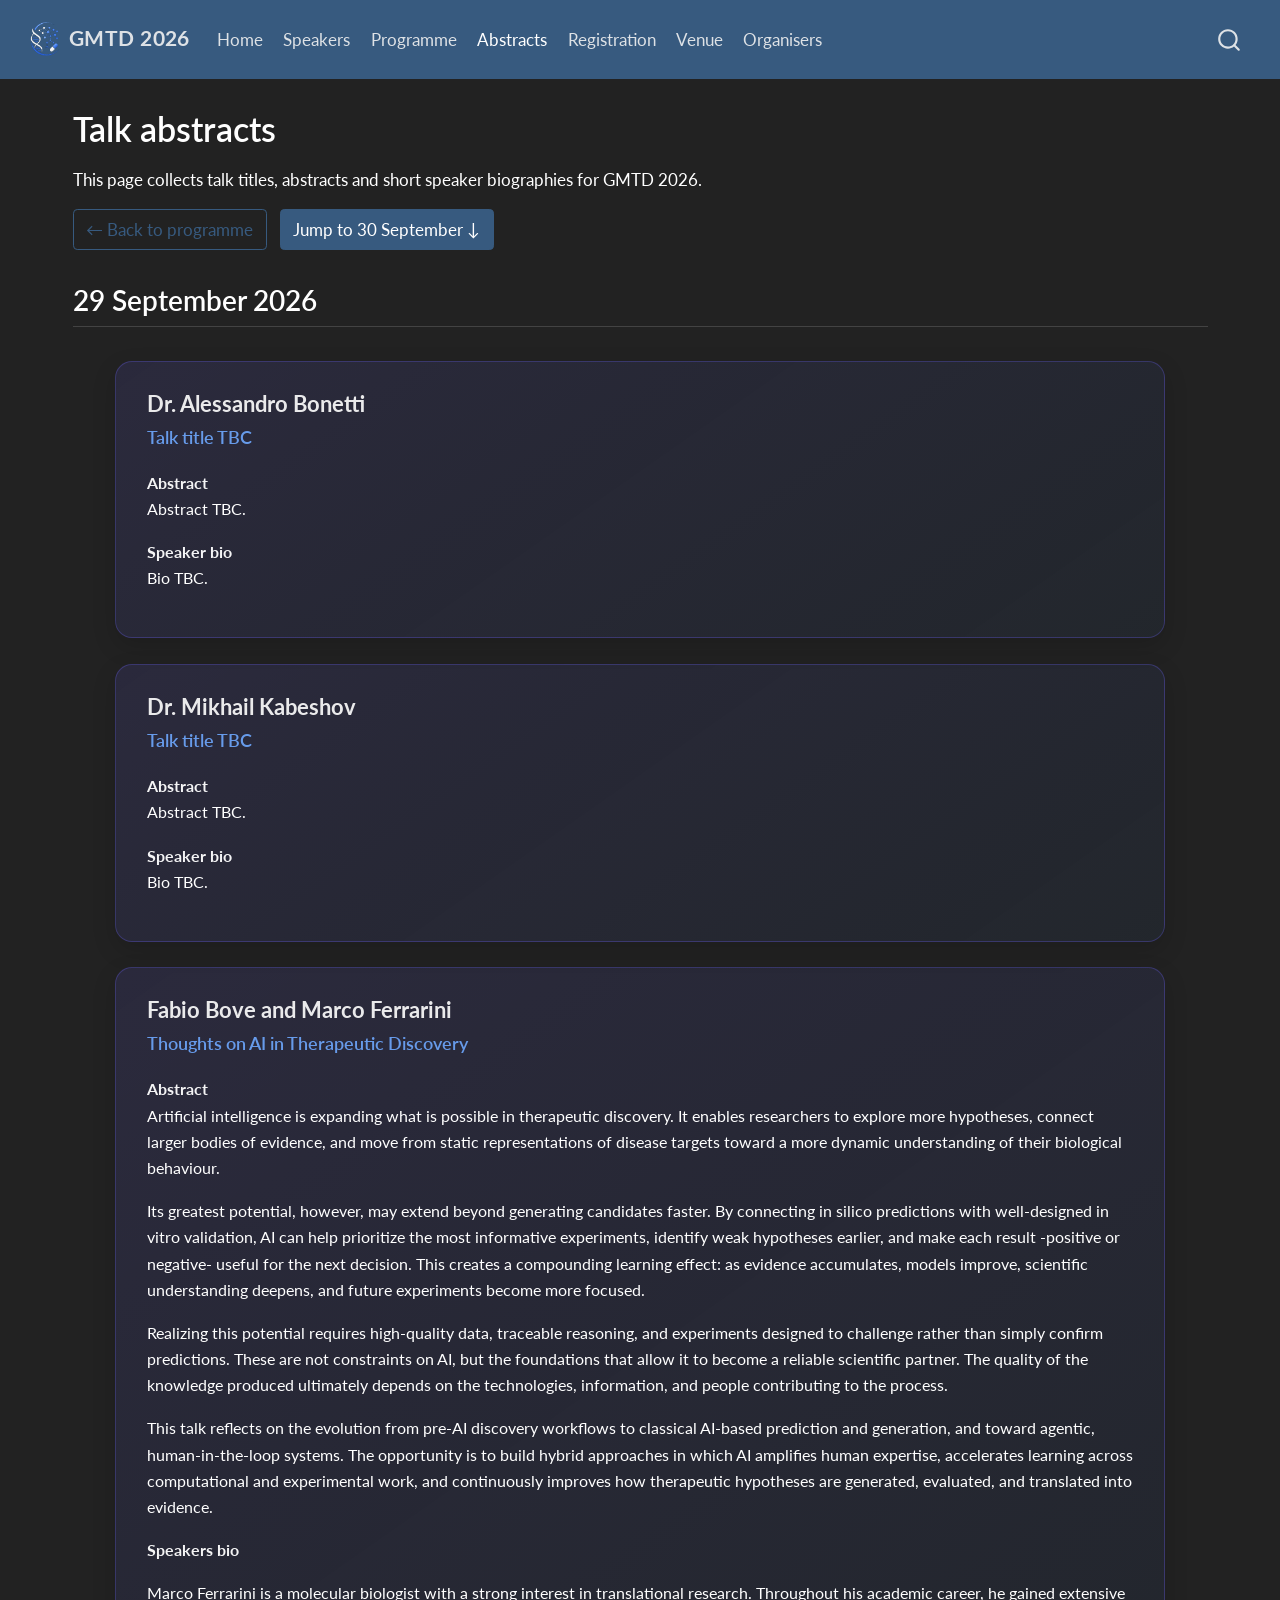
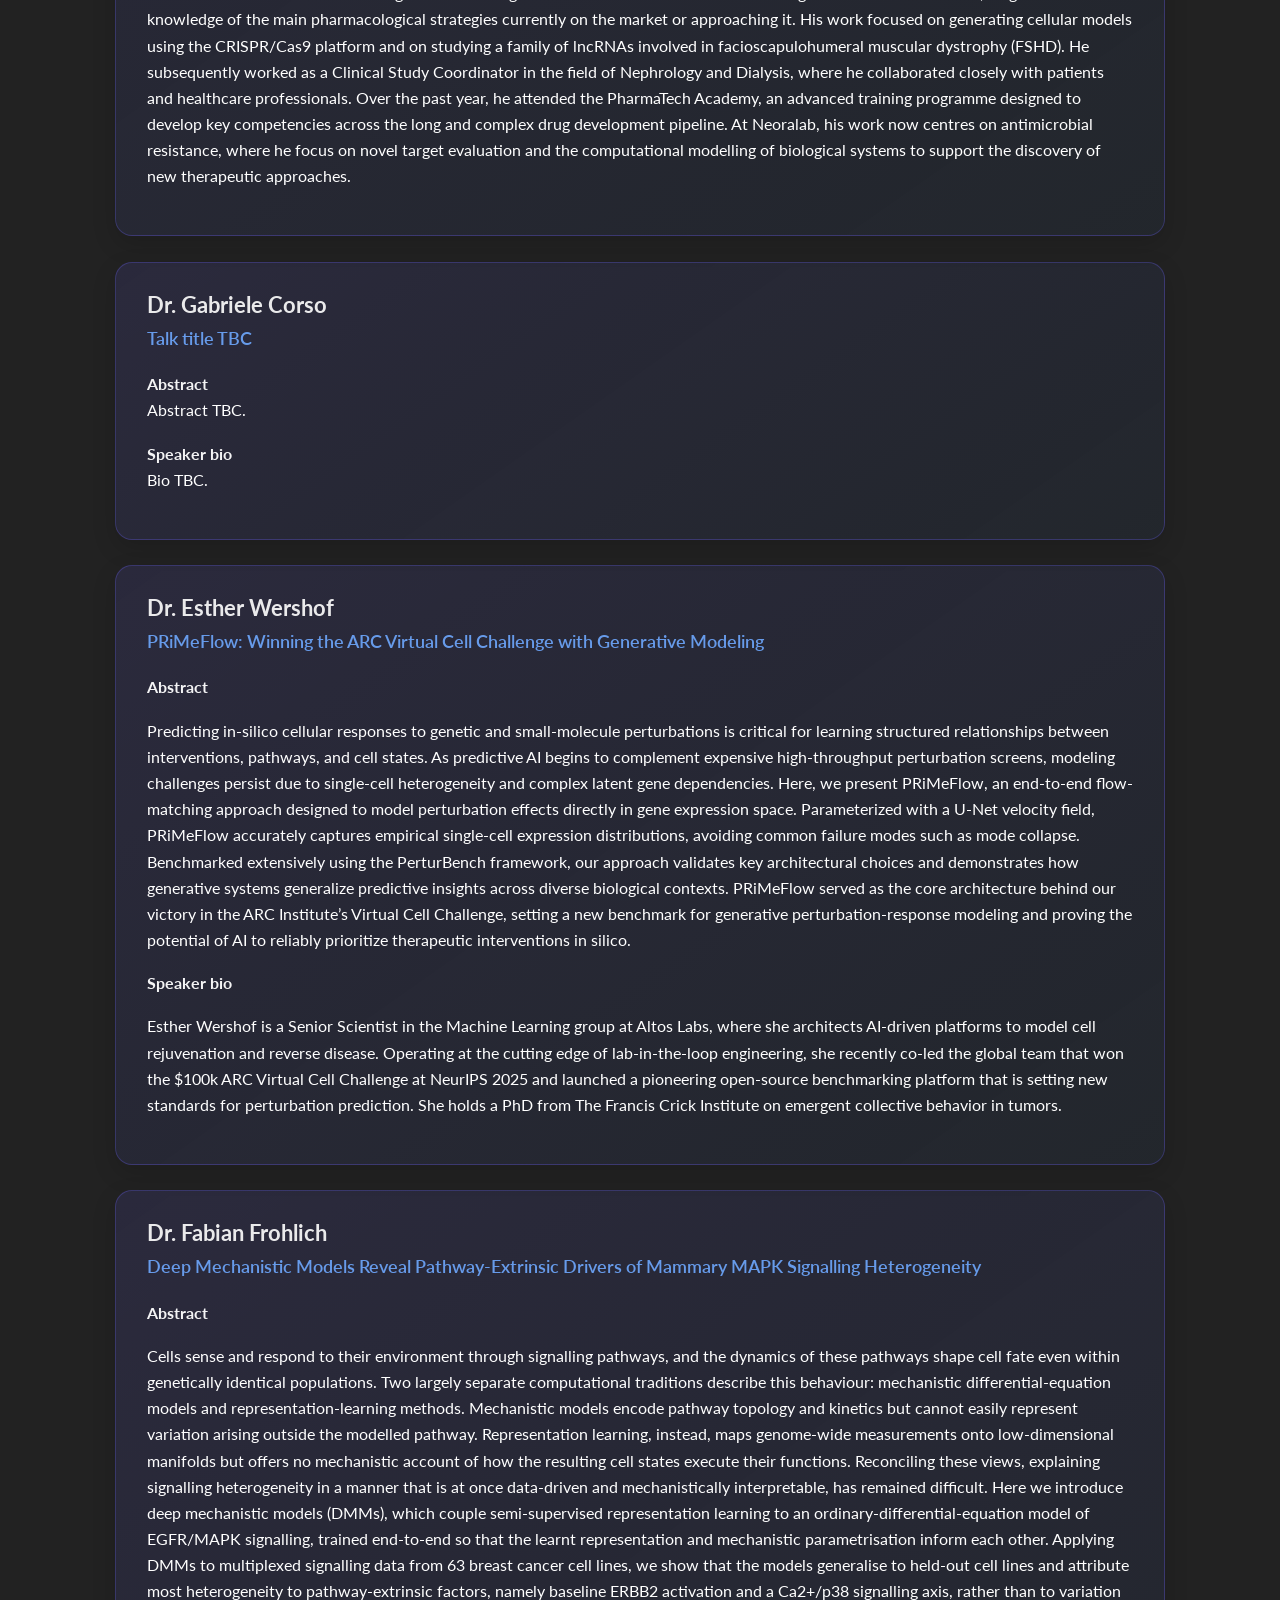
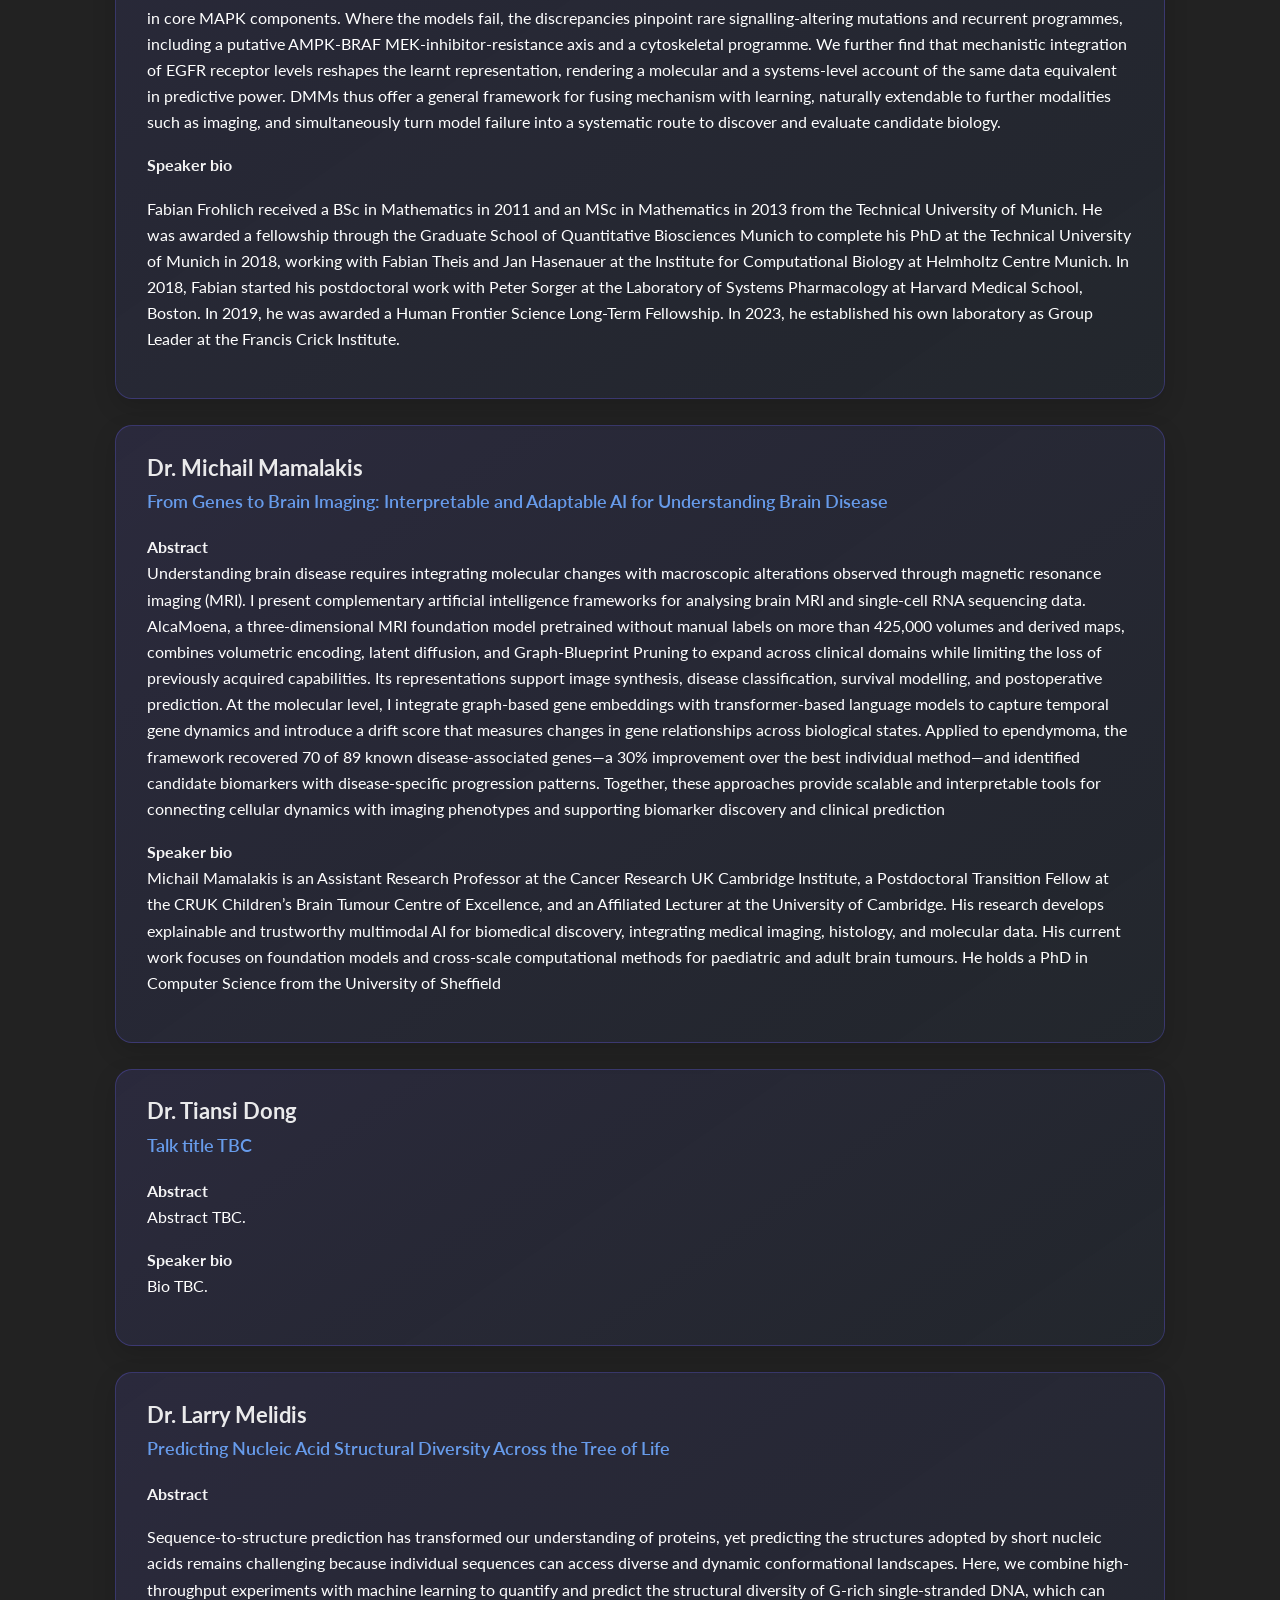
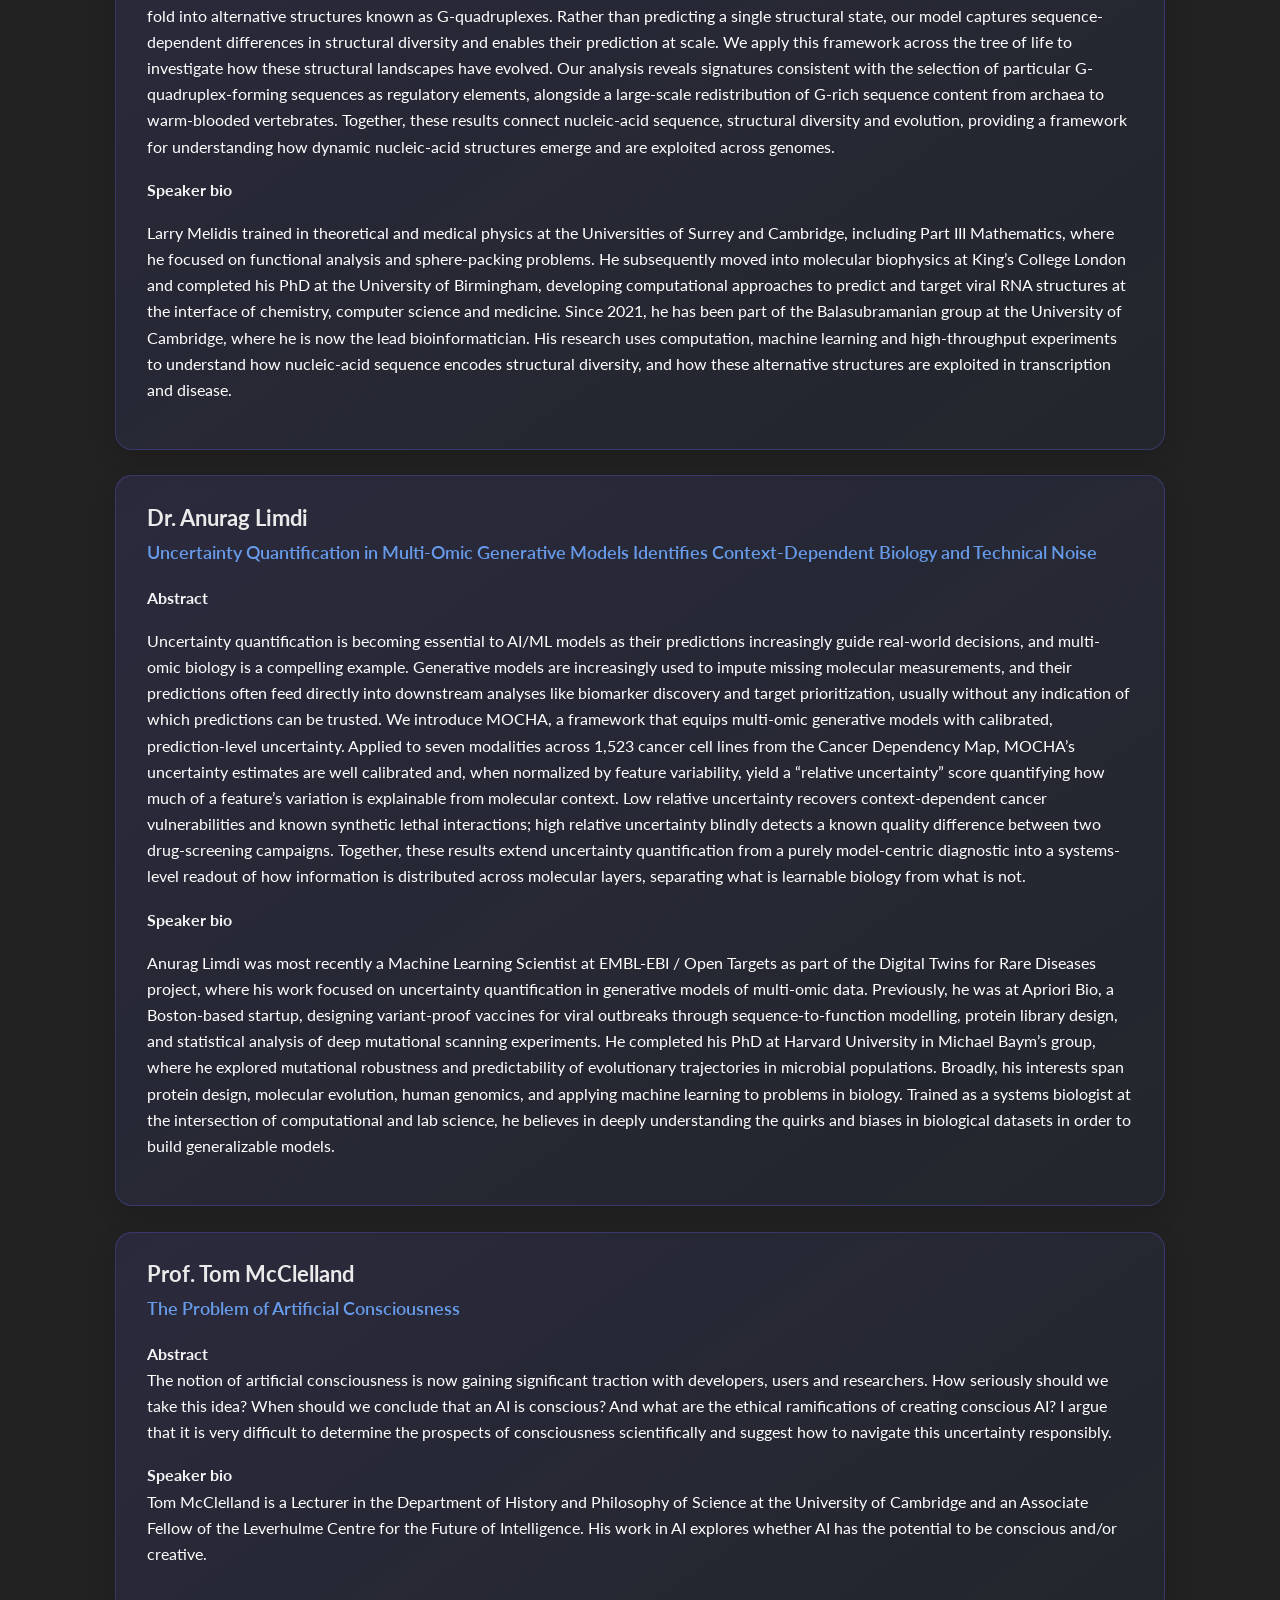
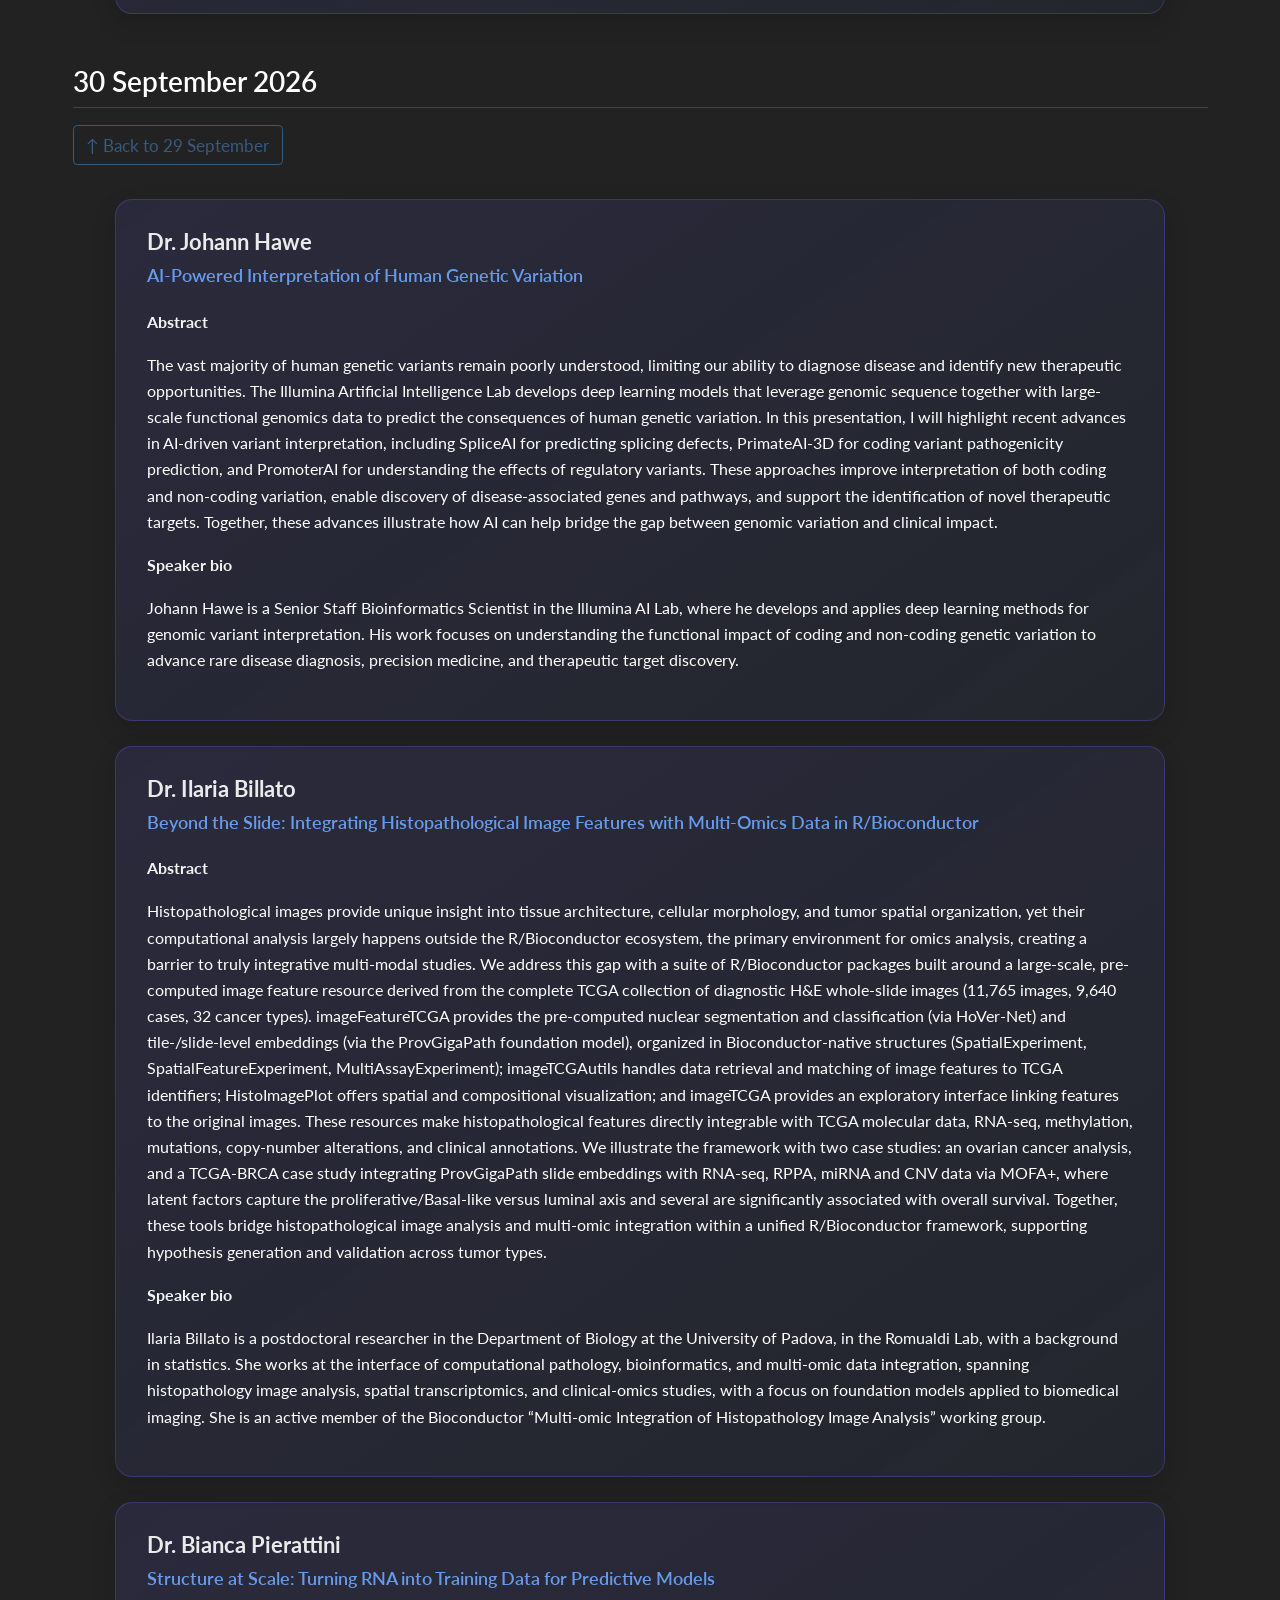
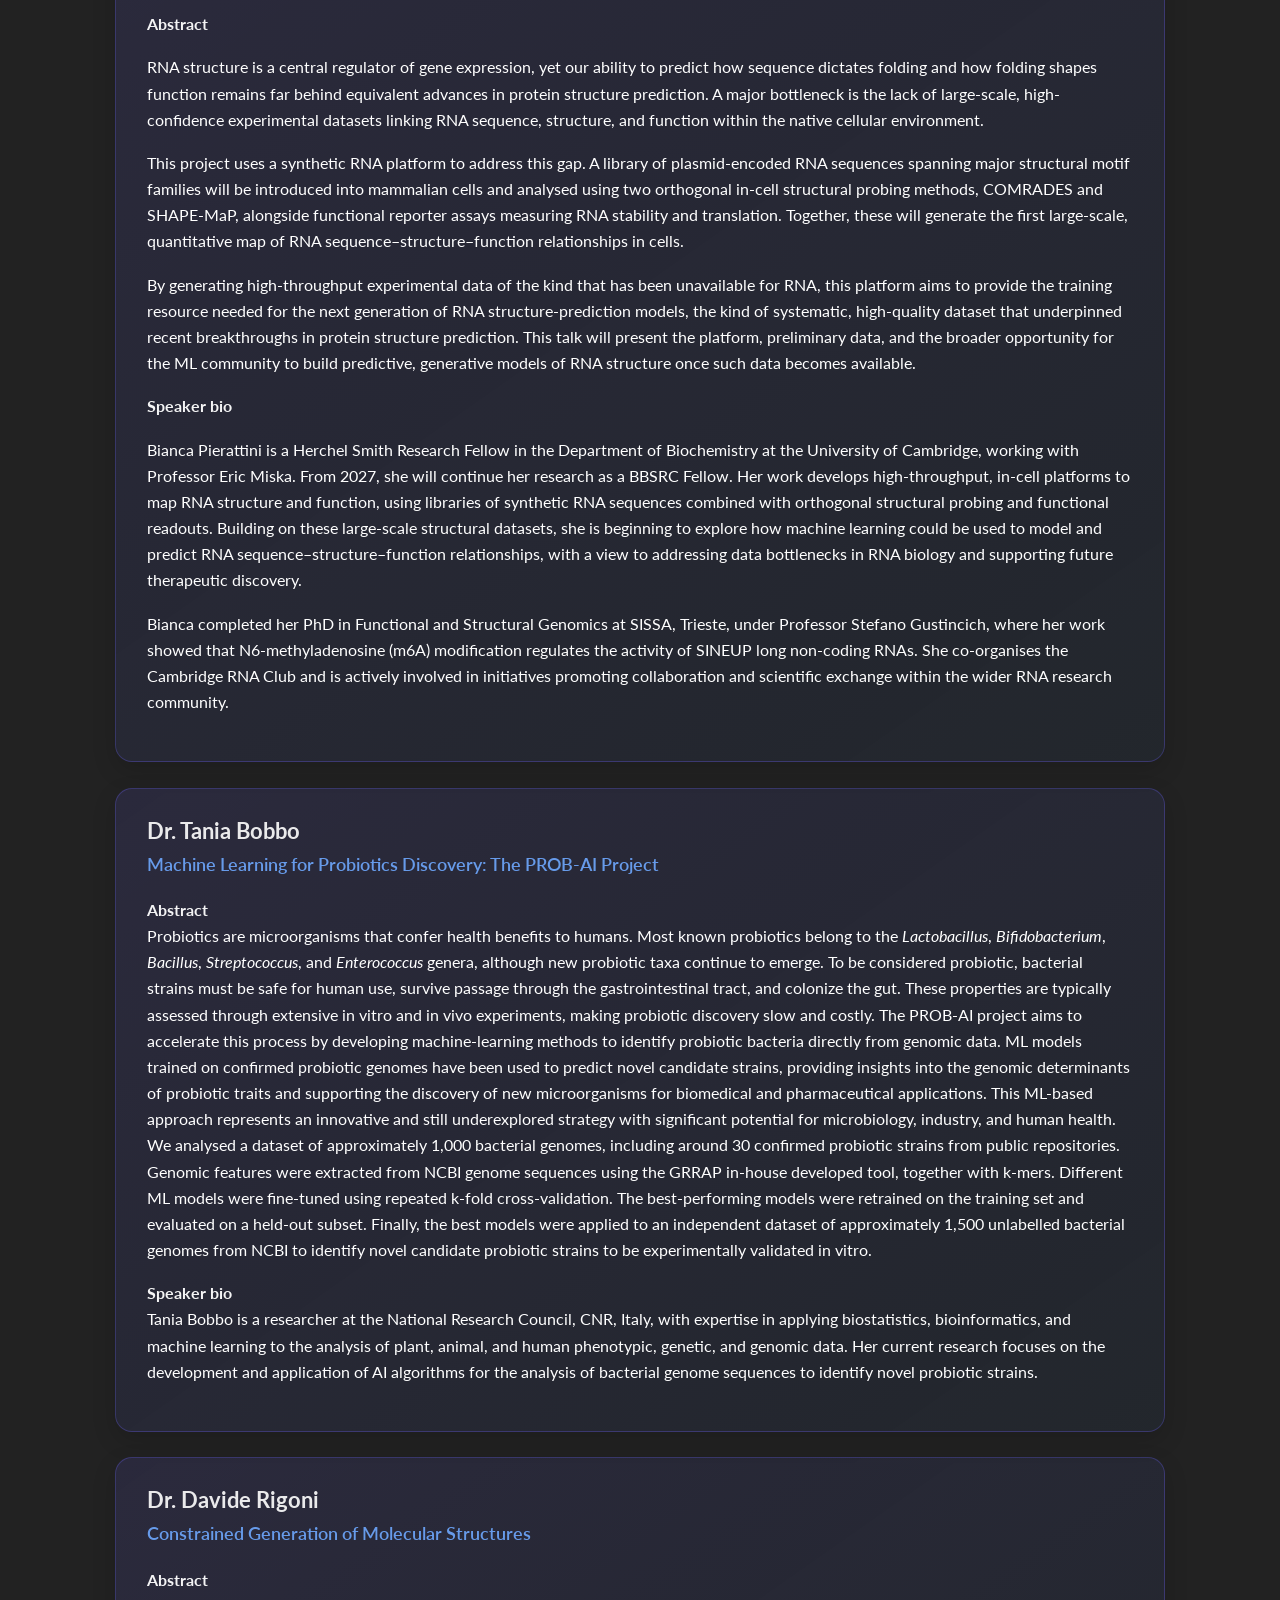
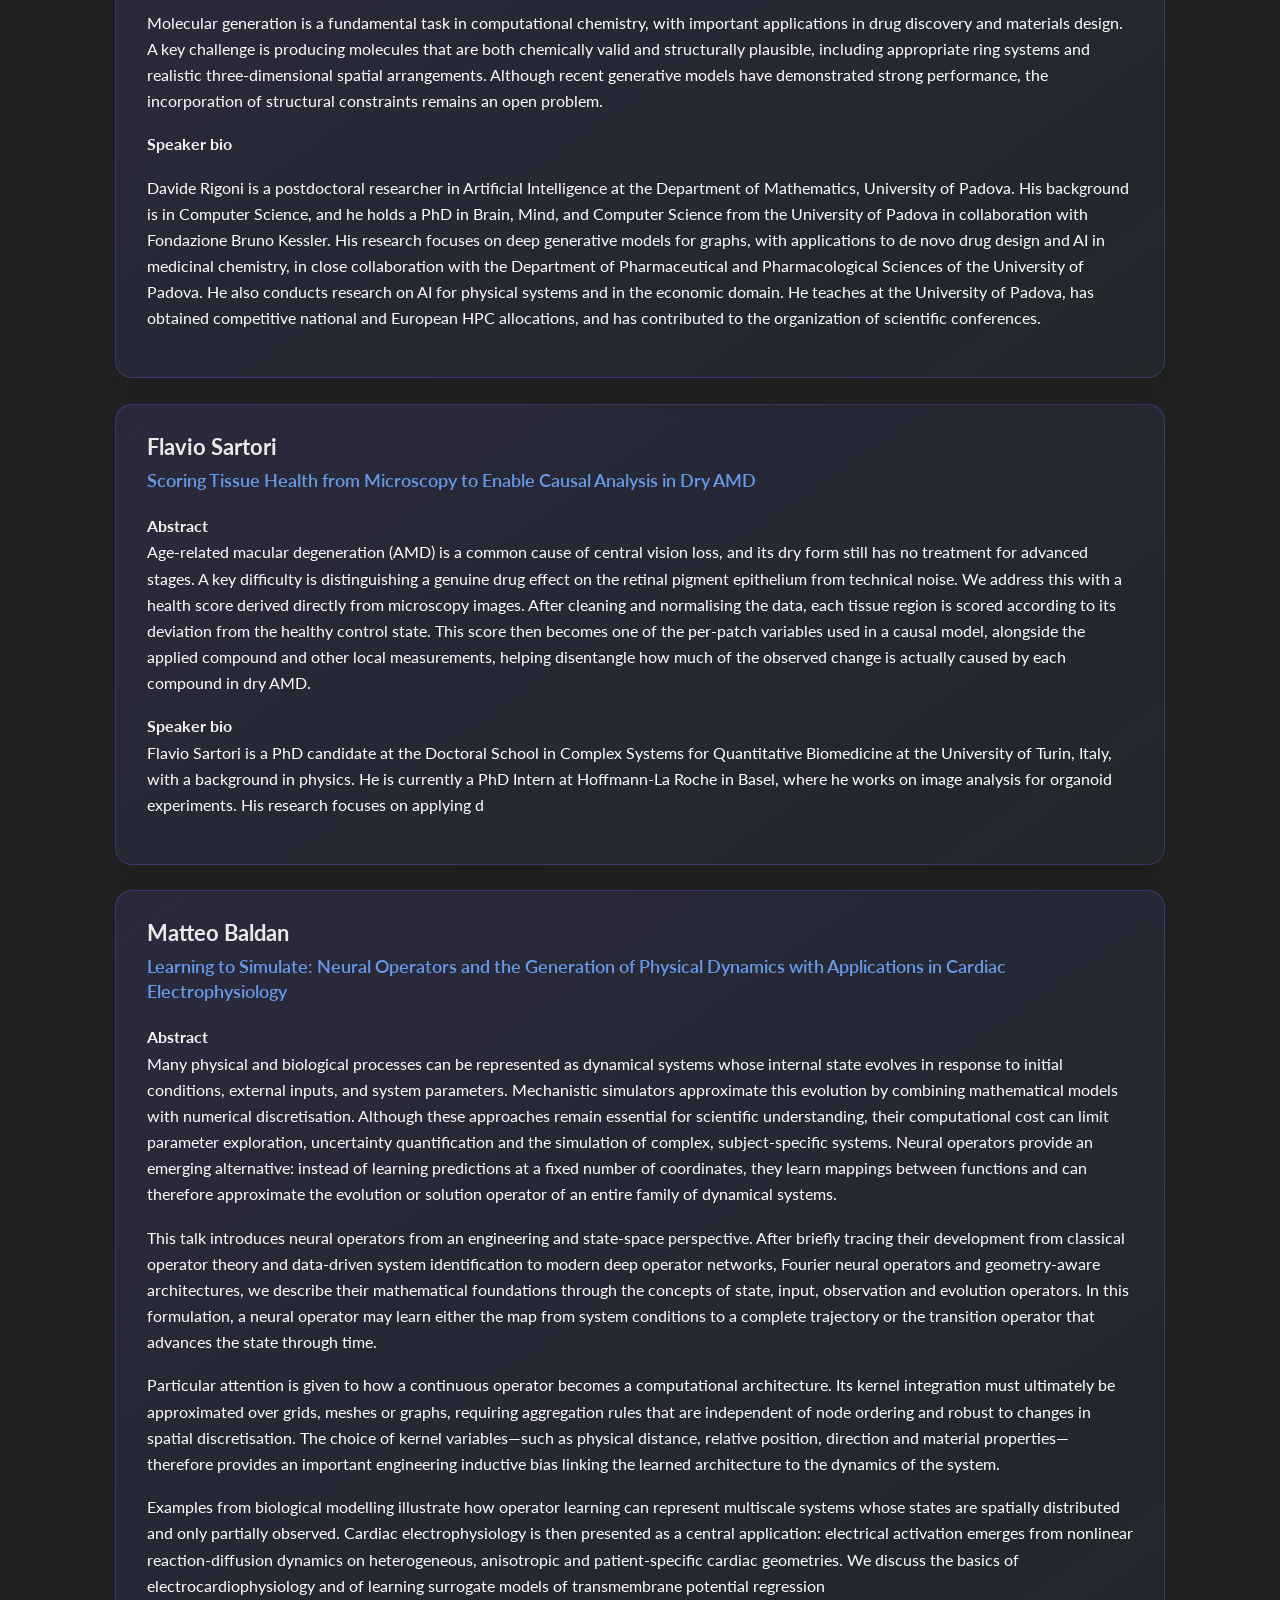
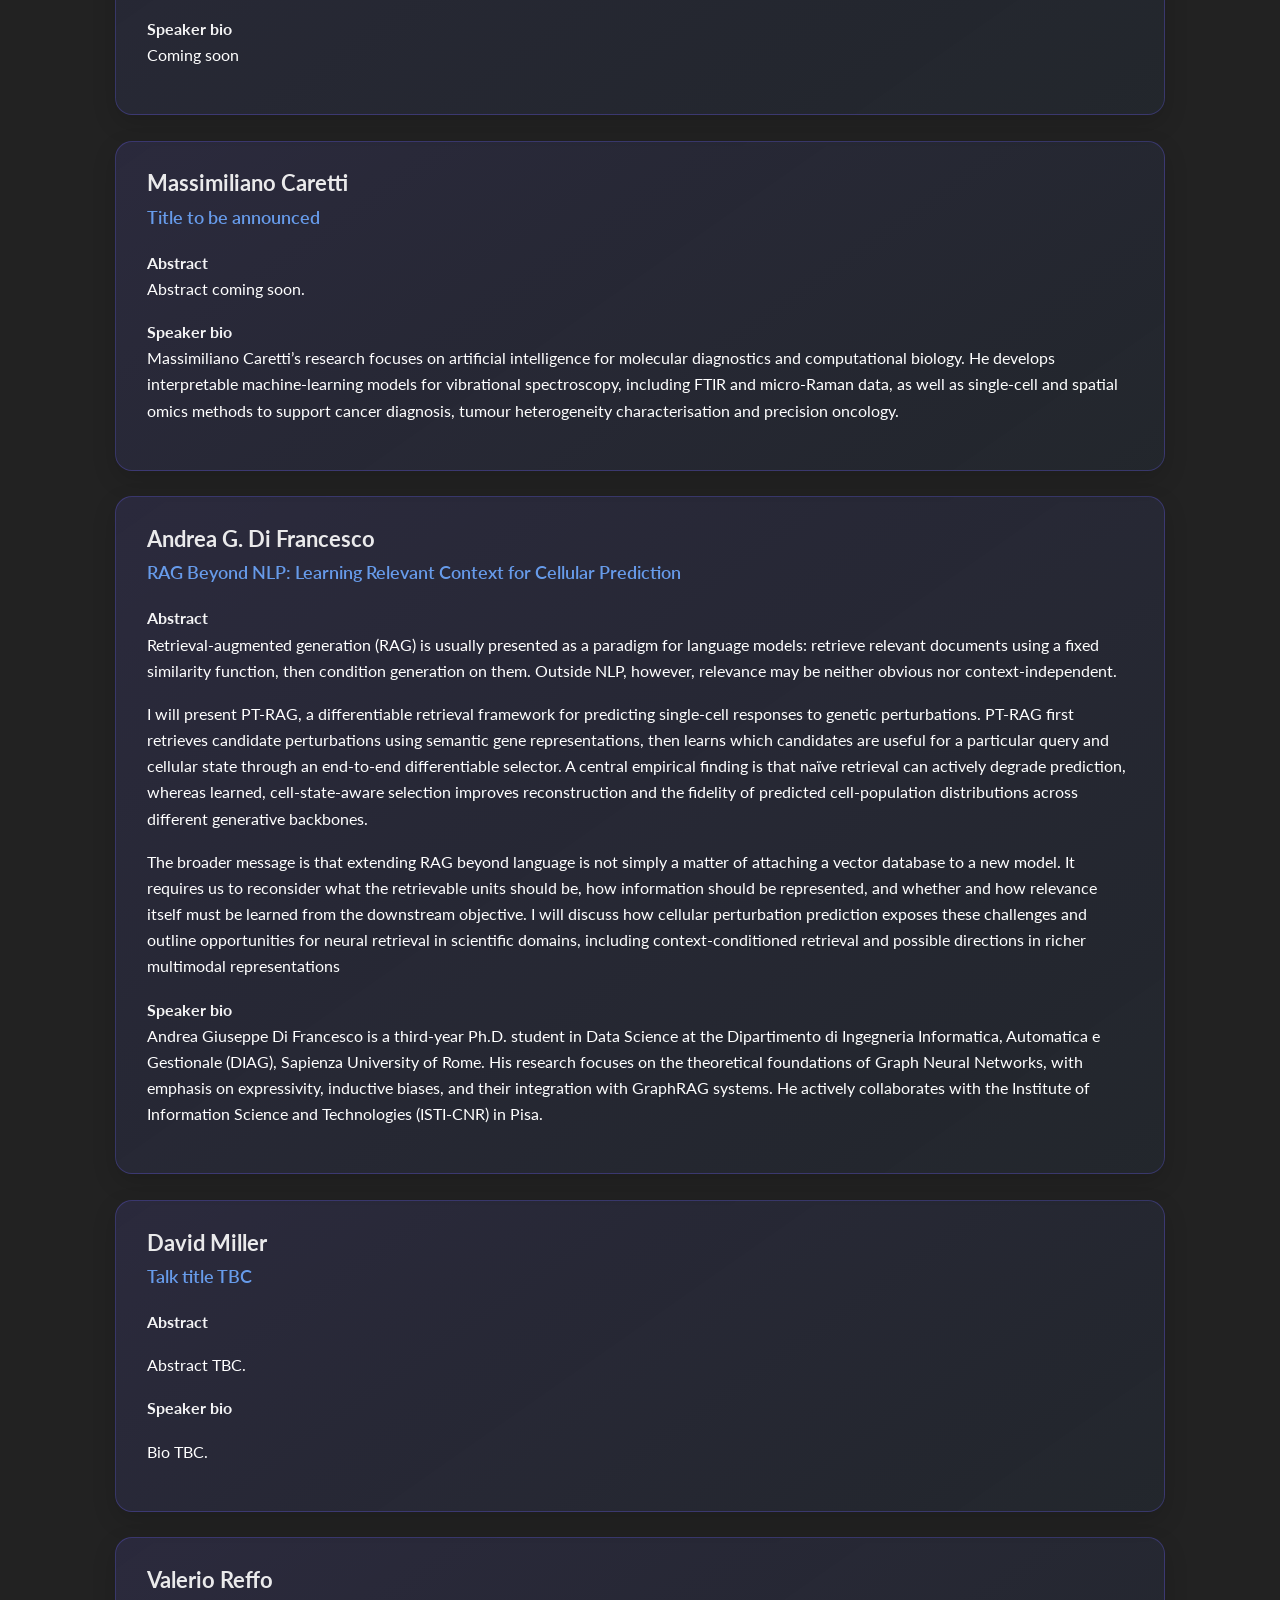
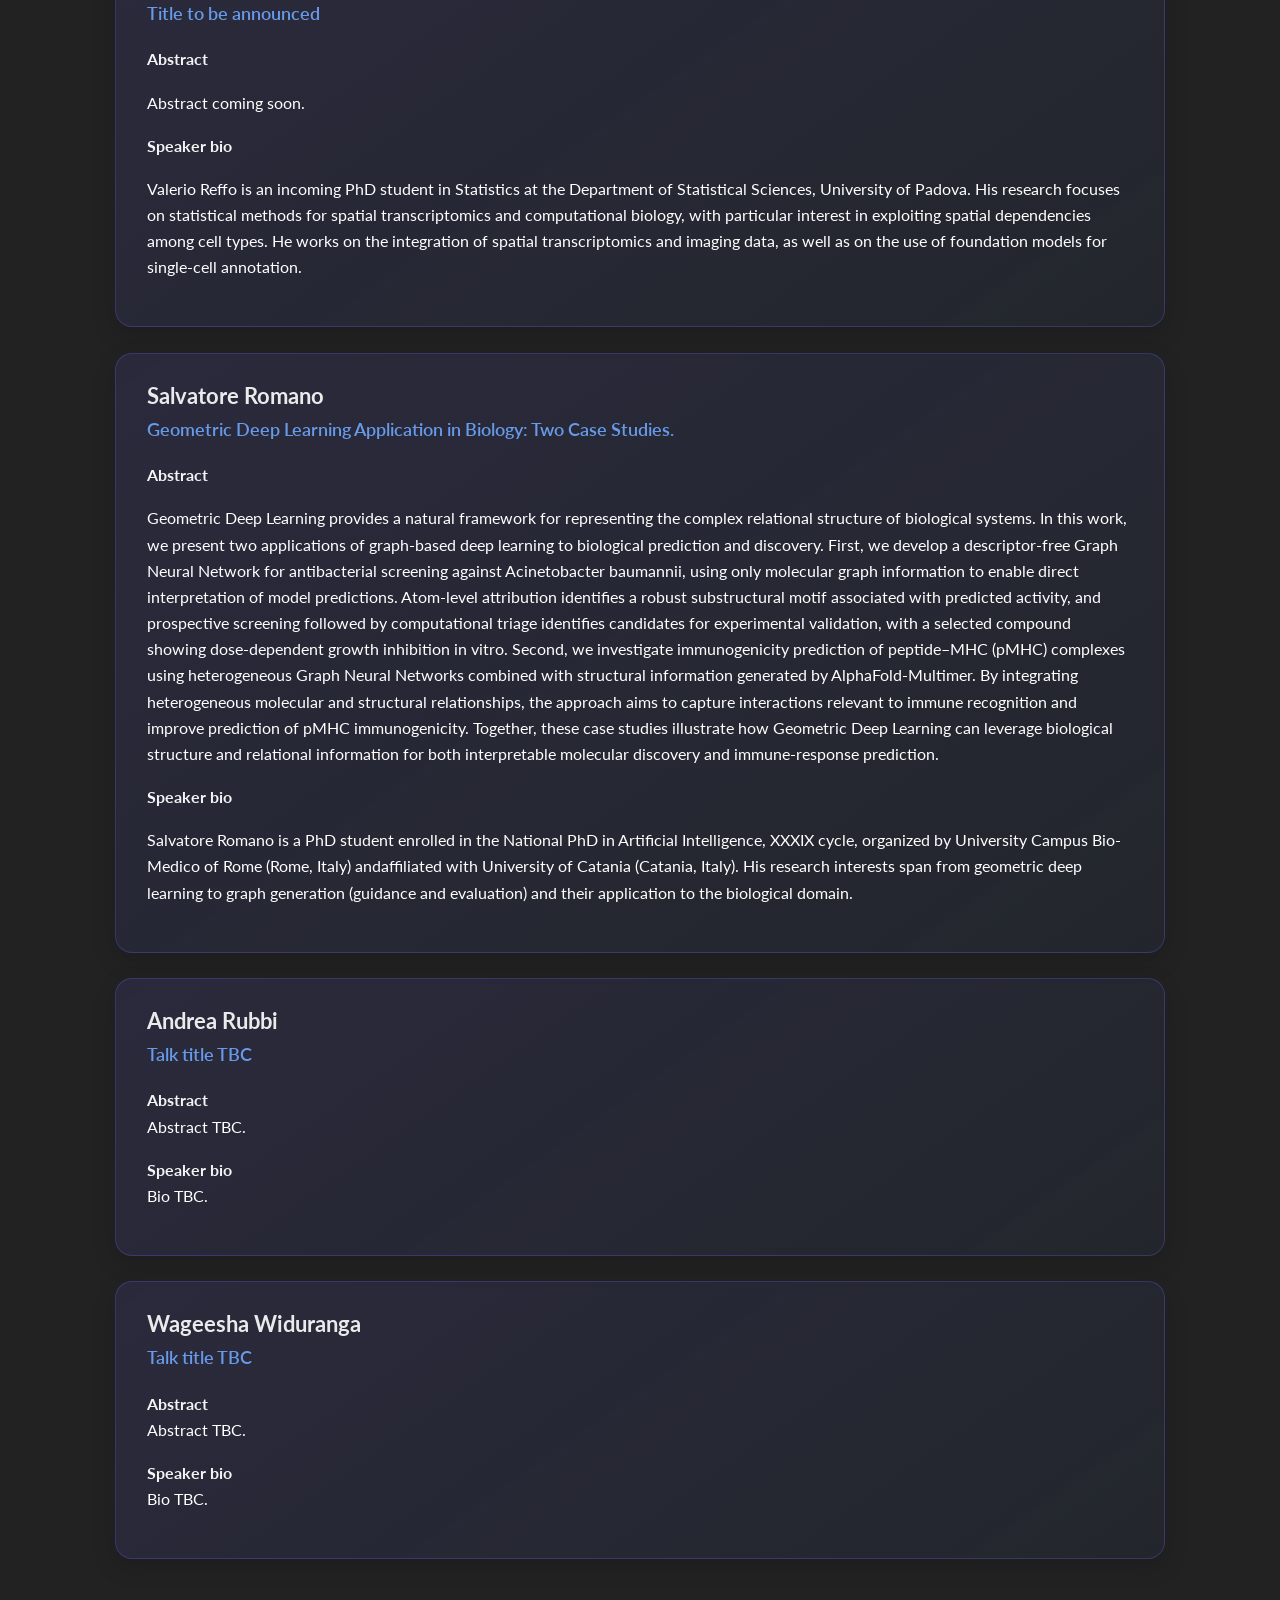
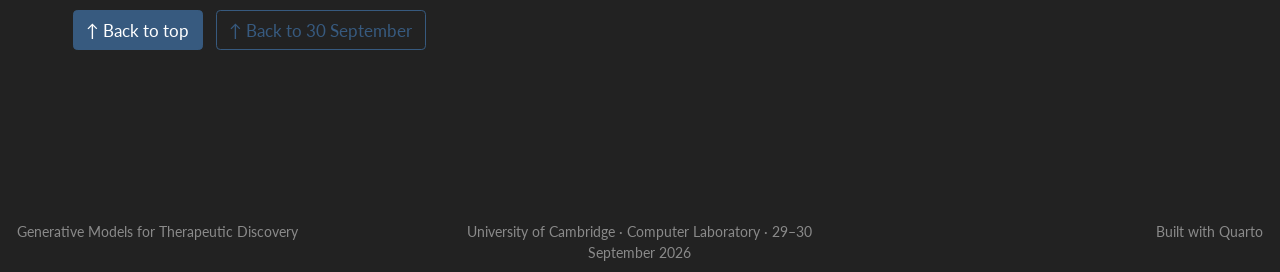
==== docs/abstracts.html @ d1ab96fa "u" ====
<!DOCTYPE html>
<html xmlns="http://www.w3.org/1999/xhtml" lang="en" xml:lang="en"><head>

<meta charset="utf-8">
<meta name="generator" content="quarto-1.9.37">

<meta name="viewport" content="width=device-width, initial-scale=1.0, user-scalable=yes">


<title>Talk abstracts – Generative Models for Therapeutic Discovery</title>
<style>
/* Default styles provided by pandoc.
** See https://pandoc.org/MANUAL.html#variables-for-html for config info.
*/
code{white-space: pre-wrap;}
span.smallcaps{font-variant: small-caps;}
div.columns{display: flex; gap: min(4vw, 1.5em);}
div.column{flex: auto; overflow-x: auto;}
div.hanging-indent{margin-left: 1.5em; text-indent: -1.5em;}
ul.task-list{list-style: none;}
ul.task-list li input[type="checkbox"] {
  width: 0.8em;
  margin: 0 0.8em 0.2em -1em; /* quarto-specific, see https://github.com/quarto-dev/quarto-cli/issues/4556 */ 
  vertical-align: middle;
}
</style>


<script src="site_libs/quarto-nav/quarto-nav.js"></script>
<script src="site_libs/quarto-nav/headroom.min.js"></script>
<script src="site_libs/clipboard/clipboard.min.js"></script>
<script src="site_libs/quarto-search/autocomplete.umd.js"></script>
<script src="site_libs/quarto-search/fuse.min.js"></script>
<script src="site_libs/quarto-search/quarto-search.js"></script>
<meta name="quarto:offset" content="./">
<script src="site_libs/quarto-html/quarto.js" type="module"></script>
<script src="site_libs/quarto-html/tabsets/tabsets.js" type="module"></script>
<script src="site_libs/quarto-html/popper.min.js"></script>
<script src="site_libs/quarto-html/tippy.umd.min.js"></script>
<script src="site_libs/quarto-html/anchor.min.js"></script>
<link href="site_libs/quarto-html/tippy.css" rel="stylesheet">
<link href="site_libs/quarto-html/quarto-syntax-highlighting-dark-d0ae9245876894da5ac7e18953ecc5cc.css" rel="stylesheet" id="quarto-text-highlighting-styles">
<script src="site_libs/bootstrap/bootstrap.min.js"></script>
<link href="site_libs/bootstrap/bootstrap-icons.css" rel="stylesheet">
<link href="site_libs/bootstrap/bootstrap-4360c678b5099ca041644eb02eaa1bfe.min.css" rel="stylesheet" append-hash="true" id="quarto-bootstrap" data-mode="dark">
<script id="quarto-search-options" type="application/json">{
  "location": "navbar",
  "copy-button": false,
  "collapse-after": 3,
  "panel-placement": "end",
  "type": "overlay",
  "limit": 50,
  "keyboard-shortcut": [
    "f",
    "/",
    "s"
  ],
  "show-item-context": false,
  "language": {
    "search-no-results-text": "No results",
    "search-matching-documents-text": "matching documents",
    "search-copy-link-title": "Copy link to search",
    "search-hide-matches-text": "Hide additional matches",
    "search-more-match-text": "more match in this document",
    "search-more-matches-text": "more matches in this document",
    "search-clear-button-title": "Clear",
    "search-text-placeholder": "",
    "search-detached-cancel-button-title": "Cancel",
    "search-submit-button-title": "Submit",
    "search-label": "Search"
  }
}</script>
<style>html{ scroll-behavior: smooth; }</style>


<link rel="stylesheet" href="styles.css">
</head>

<body class="nav-fixed quarto-light">

<div id="quarto-search-results"></div>
  <header id="quarto-header" class="headroom fixed-top">
    <nav class="navbar navbar-expand-lg " data-bs-theme="dark">
      <div class="navbar-container container-fluid">
      <div class="navbar-brand-container mx-auto">
    <a href="./index.html" class="navbar-brand navbar-brand-logo">
    <img src="./assets/img/logo_alpha2.png" alt="GMTD 2026 logo" class="navbar-logo light-content">
    <img src="./assets/img/logo_alpha2.png" alt="GMTD 2026 logo" class="navbar-logo dark-content">
    </a>
    <a class="navbar-brand" href="./index.html">
    <span class="navbar-title">GMTD 2026</span>
    </a>
  </div>
            <div id="quarto-search" class="" title="Search"></div>
          <button class="navbar-toggler" type="button" data-bs-toggle="collapse" data-bs-target="#navbarCollapse" aria-controls="navbarCollapse" role="menu" aria-expanded="false" aria-label="Toggle navigation" onclick="if (window.quartoToggleHeadroom) { window.quartoToggleHeadroom(); }">
  <span class="navbar-toggler-icon"></span>
</button>
          <div class="collapse navbar-collapse" id="navbarCollapse">
            <ul class="navbar-nav navbar-nav-scroll me-auto">
  <li class="nav-item">
    <a class="nav-link" href="./index.html"> 
<span class="menu-text">Home</span></a>
  </li>  
  <li class="nav-item">
    <a class="nav-link" href="./speakers.html"> 
<span class="menu-text">Speakers</span></a>
  </li>  
  <li class="nav-item">
    <a class="nav-link" href="./programme.html"> 
<span class="menu-text">Programme</span></a>
  </li>  
  <li class="nav-item">
    <a class="nav-link active" href="./abstracts.html" aria-current="page"> 
<span class="menu-text">Abstracts</span></a>
  </li>  
  <li class="nav-item">
    <a class="nav-link" href="./registration.html"> 
<span class="menu-text">Registration</span></a>
  </li>  
  <li class="nav-item">
    <a class="nav-link" href="./venue.html"> 
<span class="menu-text">Venue</span></a>
  </li>  
  <li class="nav-item">
    <a class="nav-link" href="./organisers.html"> 
<span class="menu-text">Organisers</span></a>
  </li>  
</ul>
          </div> <!-- /navcollapse -->
            <div class="quarto-navbar-tools">
</div>
      </div> <!-- /container-fluid -->
    </nav>
</header>
<!-- content -->
<div id="quarto-content" class="quarto-container page-columns page-rows-contents page-layout-full page-navbar">
<!-- sidebar -->
<!-- margin-sidebar -->
    
<!-- main -->
<main class="content column-page" id="quarto-document-content">

<header id="title-block-header" class="quarto-title-block default">
<div class="quarto-title">
<h1 class="title">Talk abstracts</h1>
</div>



<div class="quarto-title-meta column-page">

    
  
    
  </div>
  


</header>


<div id="top">
<p>This page collects talk titles, abstracts and short speaker biographies for GMTD 2026.</p>
</div>
<p><a href="./programme.html" class="btn btn-outline-primary me-2">← Back to programme</a> <a href="#day-30" class="btn btn-primary">Jump to 30 September ↓</a></p>
<section id="day-29" class="level2">
<h2 class="anchored" data-anchor-id="day-29">29 September 2026</h2>
<div class="abstract-grid">
<div id="bonetti" class="abstract-card">
<section id="dr.-alessandro-bonetti" class="level3">
<h3 class="anchored" data-anchor-id="dr.-alessandro-bonetti">Dr.&nbsp;Alessandro Bonetti</h3>
<section id="talk-title-tbc" class="level4">
<h4 class="anchored" data-anchor-id="talk-title-tbc">Talk title TBC</h4>
<p><strong>Abstract</strong><br>
Abstract TBC.</p>
<p><strong>Speaker bio</strong><br>
Bio TBC.</p>
</section>
</section>
</div>
<div id="kabeshov" class="abstract-card">
<section id="dr.-mikhail-kabeshov" class="level3">
<h3 class="anchored" data-anchor-id="dr.-mikhail-kabeshov">Dr.&nbsp;Mikhail Kabeshov</h3>
<section id="talk-title-tbc-1" class="level4">
<h4 class="anchored" data-anchor-id="talk-title-tbc-1">Talk title TBC</h4>
<p><strong>Abstract</strong><br>
Abstract TBC.</p>
<p><strong>Speaker bio</strong><br>
Bio TBC.</p>
</section>
</section>
</div>
<div id="bove-ferrarini" class="abstract-card">
<section id="fabio-bove-and-marco-ferrarini" class="level3">
<h3 class="anchored" data-anchor-id="fabio-bove-and-marco-ferrarini">Fabio Bove and Marco Ferrarini</h3>
<section id="thoughts-on-ai-in-therapeutic-discovery" class="level4">
<h4 class="anchored" data-anchor-id="thoughts-on-ai-in-therapeutic-discovery">Thoughts on AI in Therapeutic Discovery</h4>
<p><strong>Abstract</strong><br>
Artificial intelligence is expanding what is possible in therapeutic discovery. It enables researchers to explore more hypotheses, connect larger bodies of evidence, and move from static representations of disease targets toward a more dynamic understanding of their biological behaviour.</p>
<p>Its greatest potential, however, may extend beyond generating candidates faster. By connecting in silico predictions with well-designed in vitro validation, AI can help prioritize the most informative experiments, identify weak hypotheses earlier, and make each result -positive or negative- useful for the next decision. This creates a compounding learning effect: as evidence accumulates, models improve, scientific understanding deepens, and future experiments become more focused.</p>
<p>Realizing this potential requires high-quality data, traceable reasoning, and experiments designed to challenge rather than simply confirm predictions. These are not constraints on AI, but the foundations that allow it to become a reliable scientific partner. The quality of the knowledge produced ultimately depends on the technologies, information, and people contributing to the process.</p>
<p>This talk reflects on the evolution from pre-AI discovery workflows to classical AI-based prediction and generation, and toward agentic, human-in-the-loop systems. The opportunity is to build hybrid approaches in which AI amplifies human expertise, accelerates learning across computational and experimental work, and continuously improves how therapeutic hypotheses are generated, evaluated, and translated into evidence.</p>
<p><strong>Speakers bio</strong></p>
<p>Marco Ferrarini is a molecular biologist with a strong interest in translational research. Throughout his academic career, he gained extensive knowledge of the main pharmacological strategies currently on the market or approaching it. His work focused on generating cellular models using the CRISPR/Cas9 platform and on studying a family of lncRNAs involved in facioscapulohumeral muscular dystrophy (FSHD). He subsequently worked as a Clinical Study Coordinator in the field of Nephrology and Dialysis, where he collaborated closely with patients and healthcare professionals. Over the past year, he attended the PharmaTech Academy, an advanced training programme designed to develop key competencies across the long and complex drug development pipeline. At Neoralab, his work now centres on antimicrobial resistance, where he focus on novel target evaluation and the computational modelling of biological systems to support the discovery of new therapeutic approaches.</p>
</section>
</section>
</div>
<div id="corso" class="abstract-card">
<section id="dr.-gabriele-corso" class="level3">
<h3 class="anchored" data-anchor-id="dr.-gabriele-corso">Dr.&nbsp;Gabriele Corso</h3>
<section id="talk-title-tbc-2" class="level4">
<h4 class="anchored" data-anchor-id="talk-title-tbc-2">Talk title TBC</h4>
<p><strong>Abstract</strong><br>
Abstract TBC.</p>
<p><strong>Speaker bio</strong><br>
Bio TBC.</p>
</section>
</section>
</div>
<div id="wershof" class="abstract-card">
<section id="dr.-esther-wershof" class="level3">
<h3 class="anchored" data-anchor-id="dr.-esther-wershof">Dr.&nbsp;Esther Wershof</h3>
<section id="primeflow-winning-the-arc-virtual-cell-challenge-with-generative-modeling" class="level4">
<h4 class="anchored" data-anchor-id="primeflow-winning-the-arc-virtual-cell-challenge-with-generative-modeling">PRiMeFlow: Winning the ARC Virtual Cell Challenge with Generative Modeling</h4>
<p><strong>Abstract</strong></p>
<p>Predicting in-silico cellular responses to genetic and small-molecule perturbations is critical for learning structured relationships between interventions, pathways, and cell states. As predictive AI begins to complement expensive high-throughput perturbation screens, modeling challenges persist due to single-cell heterogeneity and complex latent gene dependencies. Here, we present PRiMeFlow, an end-to-end flow-matching approach designed to model perturbation effects directly in gene expression space. Parameterized with a U-Net velocity field, PRiMeFlow accurately captures empirical single-cell expression distributions, avoiding common failure modes such as mode collapse. Benchmarked extensively using the PerturBench framework, our approach validates key architectural choices and demonstrates how generative systems generalize predictive insights across diverse biological contexts. PRiMeFlow served as the core architecture behind our victory in the ARC Institute’s Virtual Cell Challenge, setting a new benchmark for generative perturbation-response modeling and proving the potential of AI to reliably prioritize therapeutic interventions in silico.</p>
<p><strong>Speaker bio</strong></p>
<p>Esther Wershof is a Senior Scientist in the Machine Learning group at Altos Labs, where she architects AI-driven platforms to model cell rejuvenation and reverse disease. Operating at the cutting edge of lab-in-the-loop engineering, she recently co-led the global team that won the $100k ARC Virtual Cell Challenge at NeurIPS 2025 and launched a pioneering open-source benchmarking platform that is setting new standards for perturbation prediction. She holds a PhD from The Francis Crick Institute on emergent collective behavior in tumors.</p>
</section>
</section>
</div>
<div id="frohlich" class="abstract-card">
<section id="dr.-fabian-frohlich" class="level3">
<h3 class="anchored" data-anchor-id="dr.-fabian-frohlich">Dr.&nbsp;Fabian Frohlich</h3>
<section id="deep-mechanistic-models-reveal-pathway-extrinsic-drivers-of-mammary-mapk-signalling-heterogeneity" class="level4">
<h4 class="anchored" data-anchor-id="deep-mechanistic-models-reveal-pathway-extrinsic-drivers-of-mammary-mapk-signalling-heterogeneity">Deep Mechanistic Models Reveal Pathway-Extrinsic Drivers of Mammary MAPK Signalling Heterogeneity</h4>
<p><strong>Abstract</strong></p>
<p>Cells sense and respond to their environment through signalling pathways, and the dynamics of these pathways shape cell fate even within genetically identical populations. Two largely separate computational traditions describe this behaviour: mechanistic differential-equation models and representation-learning methods. Mechanistic models encode pathway topology and kinetics but cannot easily represent variation arising outside the modelled pathway. Representation learning, instead, maps genome-wide measurements onto low-dimensional manifolds but offers no mechanistic account of how the resulting cell states execute their functions. Reconciling these views, explaining signalling heterogeneity in a manner that is at once data-driven and mechanistically interpretable, has remained difficult. Here we introduce deep mechanistic models (DMMs), which couple semi-supervised representation learning to an ordinary-differential-equation model of EGFR/MAPK signalling, trained end-to-end so that the learnt representation and mechanistic parametrisation inform each other. Applying DMMs to multiplexed signalling data from 63 breast cancer cell lines, we show that the models generalise to held-out cell lines and attribute most heterogeneity to pathway-extrinsic factors, namely baseline ERBB2 activation and a Ca2+/p38 signalling axis, rather than to variation in core MAPK components. Where the models fail, the discrepancies pinpoint rare signalling-altering mutations and recurrent programmes, including a putative AMPK-BRAF MEK-inhibitor-resistance axis and a cytoskeletal programme. We further find that mechanistic integration of EGFR receptor levels reshapes the learnt representation, rendering a molecular and a systems-level account of the same data equivalent in predictive power. DMMs thus offer a general framework for fusing mechanism with learning, naturally extendable to further modalities such as imaging, and simultaneously turn model failure into a systematic route to discover and evaluate candidate biology.</p>
<p><strong>Speaker bio</strong></p>
<p>Fabian Frohlich received a BSc in Mathematics in 2011 and an MSc in Mathematics in 2013 from the Technical University of Munich. He was awarded a fellowship through the Graduate School of Quantitative Biosciences Munich to complete his PhD at the Technical University of Munich in 2018, working with Fabian Theis and Jan Hasenauer at the Institute for Computational Biology at Helmholtz Centre Munich. In 2018, Fabian started his postdoctoral work with Peter Sorger at the Laboratory of Systems Pharmacology at Harvard Medical School, Boston. In 2019, he was awarded a Human Frontier Science Long-Term Fellowship. In 2023, he established his own laboratory as Group Leader at the Francis Crick Institute.</p>
</section>
</section>
</div>
<div id="mamalakis" class="abstract-card">
<section id="dr.-michail-mamalakis" class="level3">
<h3 class="anchored" data-anchor-id="dr.-michail-mamalakis">Dr.&nbsp;Michail Mamalakis</h3>
<section id="from-genes-to-brain-imaging-interpretable-and-adaptable-ai-for-understanding-brain-disease" class="level4">
<h4 class="anchored" data-anchor-id="from-genes-to-brain-imaging-interpretable-and-adaptable-ai-for-understanding-brain-disease">From Genes to Brain Imaging: Interpretable and Adaptable AI for Understanding Brain Disease</h4>
<p><strong>Abstract</strong><br>
Understanding brain disease requires integrating molecular changes with macroscopic alterations observed through magnetic resonance imaging (MRI). I present complementary artificial intelligence frameworks for analysing brain MRI and single-cell RNA sequencing data. AlcaMoena, a three-dimensional MRI foundation model pretrained without manual labels on more than 425,000 volumes and derived maps, combines volumetric encoding, latent diffusion, and Graph-Blueprint Pruning to expand across clinical domains while limiting the loss of previously acquired capabilities. Its representations support image synthesis, disease classification, survival modelling, and postoperative prediction. At the molecular level, I integrate graph-based gene embeddings with transformer-based language models to capture temporal gene dynamics and introduce a drift score that measures changes in gene relationships across biological states. Applied to ependymoma, the framework recovered 70 of 89 known disease-associated genes—a 30% improvement over the best individual method—and identified candidate biomarkers with disease-specific progression patterns. Together, these approaches provide scalable and interpretable tools for connecting cellular dynamics with imaging phenotypes and supporting biomarker discovery and clinical prediction</p>
<p><strong>Speaker bio</strong><br>
Michail Mamalakis is an Assistant Research Professor at the Cancer Research UK Cambridge Institute, a Postdoctoral Transition Fellow at the CRUK Children’s Brain Tumour Centre of Excellence, and an Affiliated Lecturer at the University of Cambridge. His research develops explainable and trustworthy multimodal AI for biomedical discovery, integrating medical imaging, histology, and molecular data. His current work focuses on foundation models and cross-scale computational methods for paediatric and adult brain tumours. He holds a PhD in Computer Science from the University of Sheffield</p>
</section>
</section>
</div>
<div id="dong" class="abstract-card">
<section id="dr.-tiansi-dong" class="level3">
<h3 class="anchored" data-anchor-id="dr.-tiansi-dong">Dr.&nbsp;Tiansi Dong</h3>
<section id="talk-title-tbc-3" class="level4">
<h4 class="anchored" data-anchor-id="talk-title-tbc-3">Talk title TBC</h4>
<p><strong>Abstract</strong><br>
Abstract TBC.</p>
<p><strong>Speaker bio</strong><br>
Bio TBC.</p>
</section>
</section>
</div>
<div id="melidis" class="abstract-card">
<section id="dr.-larry-melidis" class="level3">
<h3 class="anchored" data-anchor-id="dr.-larry-melidis">Dr.&nbsp;Larry Melidis</h3>
<section id="predicting-nucleic-acid-structural-diversity-across-the-tree-of-life" class="level4">
<h4 class="anchored" data-anchor-id="predicting-nucleic-acid-structural-diversity-across-the-tree-of-life">Predicting Nucleic Acid Structural Diversity Across the Tree of Life</h4>
<p><strong>Abstract</strong></p>
<p>Sequence-to-structure prediction has transformed our understanding of proteins, yet predicting the structures adopted by short nucleic acids remains challenging because individual sequences can access diverse and dynamic conformational landscapes. Here, we combine high-throughput experiments with machine learning to quantify and predict the structural diversity of G-rich single-stranded DNA, which can fold into alternative structures known as G-quadruplexes. Rather than predicting a single structural state, our model captures sequence-dependent differences in structural diversity and enables their prediction at scale. We apply this framework across the tree of life to investigate how these structural landscapes have evolved. Our analysis reveals signatures consistent with the selection of particular G-quadruplex-forming sequences as regulatory elements, alongside a large-scale redistribution of G-rich sequence content from archaea to warm-blooded vertebrates. Together, these results connect nucleic-acid sequence, structural diversity and evolution, providing a framework for understanding how dynamic nucleic-acid structures emerge and are exploited across genomes.</p>
<p><strong>Speaker bio</strong></p>
<p>Larry Melidis trained in theoretical and medical physics at the Universities of Surrey and Cambridge, including Part III Mathematics, where he focused on functional analysis and sphere-packing problems. He subsequently moved into molecular biophysics at King’s College London and completed his PhD at the University of Birmingham, developing computational approaches to predict and target viral RNA structures at the interface of chemistry, computer science and medicine. Since 2021, he has been part of the Balasubramanian group at the University of Cambridge, where he is now the lead bioinformatician. His research uses computation, machine learning and high-throughput experiments to understand how nucleic-acid sequence encodes structural diversity, and how these alternative structures are exploited in transcription and disease.</p>
</section>
</section>
</div>
<div id="limdi" class="abstract-card">
<section id="dr.-anurag-limdi" class="level3">
<h3 class="anchored" data-anchor-id="dr.-anurag-limdi">Dr.&nbsp;Anurag Limdi</h3>
<section id="uncertainty-quantification-in-multi-omic-generative-models-identifies-context-dependent-biology-and-technical-noise" class="level4">
<h4 class="anchored" data-anchor-id="uncertainty-quantification-in-multi-omic-generative-models-identifies-context-dependent-biology-and-technical-noise">Uncertainty Quantification in Multi-Omic Generative Models Identifies Context-Dependent Biology and Technical Noise</h4>
<p><strong>Abstract</strong></p>
<p>Uncertainty quantification is becoming essential to AI/ML models as their predictions increasingly guide real-world decisions, and multi-omic biology is a compelling example. Generative models are increasingly used to impute missing molecular measurements, and their predictions often feed directly into downstream analyses like biomarker discovery and target prioritization, usually without any indication of which predictions can be trusted. We introduce MOCHA, a framework that equips multi-omic generative models with calibrated, prediction-level uncertainty. Applied to seven modalities across 1,523 cancer cell lines from the Cancer Dependency Map, MOCHA’s uncertainty estimates are well calibrated and, when normalized by feature variability, yield a “relative uncertainty” score quantifying how much of a feature’s variation is explainable from molecular context. Low relative uncertainty recovers context-dependent cancer vulnerabilities and known synthetic lethal interactions; high relative uncertainty blindly detects a known quality difference between two drug-screening campaigns. Together, these results extend uncertainty quantification from a purely model-centric diagnostic into a systems-level readout of how information is distributed across molecular layers, separating what is learnable biology from what is not.</p>
<p><strong>Speaker bio</strong></p>
<p>Anurag Limdi was most recently a Machine Learning Scientist at EMBL-EBI / Open Targets as part of the Digital Twins for Rare Diseases project, where his work focused on uncertainty quantification in generative models of multi-omic data. Previously, he was at Apriori Bio, a Boston-based startup, designing variant-proof vaccines for viral outbreaks through sequence-to-function modelling, protein library design, and statistical analysis of deep mutational scanning experiments. He completed his PhD at Harvard University in Michael Baym’s group, where he explored mutational robustness and predictability of evolutionary trajectories in microbial populations. Broadly, his interests span protein design, molecular evolution, human genomics, and applying machine learning to problems in biology. Trained as a systems biologist at the intersection of computational and lab science, he believes in deeply understanding the quirks and biases in biological datasets in order to build generalizable models.</p>
</section>
</section>
</div>
<div id="mcclelland" class="abstract-card">
<section id="prof.-tom-mcclelland" class="level3">
<h3 class="anchored" data-anchor-id="prof.-tom-mcclelland">Prof.&nbsp;Tom McClelland</h3>
<section id="the-problem-of-artificial-consciousness" class="level4">
<h4 class="anchored" data-anchor-id="the-problem-of-artificial-consciousness">The Problem of Artificial Consciousness</h4>
<p><strong>Abstract</strong><br>
The notion of artificial consciousness is now gaining significant traction with developers, users and researchers. How seriously should we take this idea? When should we conclude that an AI is conscious? And what are the ethical ramifications of creating conscious AI? I argue that it is very difficult to determine the prospects of consciousness scientifically and suggest how to navigate this uncertainty responsibly.</p>
<p><strong>Speaker bio</strong><br>
Tom McClelland is a Lecturer in the Department of History and Philosophy of Science at the University of Cambridge and an Associate Fellow of the Leverhulme Centre for the Future of Intelligence. His work in AI explores whether AI has the potential to be conscious and/or creative.</p>
</section>
</section>
</div>
</div>
</section>
<section id="day-30" class="level2">
<h2 class="anchored" data-anchor-id="day-30">30 September 2026</h2>
<p><a href="#day-29" class="btn btn-outline-primary">↑ Back to 29 September</a></p>
<div class="abstract-grid">
<div id="hawe" class="abstract-card">
<section id="dr.-johann-hawe" class="level3">
<h3 class="anchored" data-anchor-id="dr.-johann-hawe">Dr.&nbsp;Johann Hawe</h3>
<section id="ai-powered-interpretation-of-human-genetic-variation" class="level4">
<h4 class="anchored" data-anchor-id="ai-powered-interpretation-of-human-genetic-variation">AI-Powered Interpretation of Human Genetic Variation</h4>
<p><strong>Abstract</strong></p>
<p>The vast majority of human genetic variants remain poorly understood, limiting our ability to diagnose disease and identify new therapeutic opportunities. The Illumina Artificial Intelligence Lab develops deep learning models that leverage genomic sequence together with large-scale functional genomics data to predict the consequences of human genetic variation. In this presentation, I will highlight recent advances in AI-driven variant interpretation, including SpliceAI for predicting splicing defects, PrimateAI-3D for coding variant pathogenicity prediction, and PromoterAI for understanding the effects of regulatory variants. These approaches improve interpretation of both coding and non-coding variation, enable discovery of disease-associated genes and pathways, and support the identification of novel therapeutic targets. Together, these advances illustrate how AI can help bridge the gap between genomic variation and clinical impact.</p>
<p><strong>Speaker bio</strong></p>
<p>Johann Hawe is a Senior Staff Bioinformatics Scientist in the Illumina AI Lab, where he develops and applies deep learning methods for genomic variant interpretation. His work focuses on understanding the functional impact of coding and non-coding genetic variation to advance rare disease diagnosis, precision medicine, and therapeutic target discovery.</p>
</section>
</section>
</div>
<div id="billato" class="abstract-card">
<section id="dr.-ilaria-billato" class="level3">
<h3 class="anchored" data-anchor-id="dr.-ilaria-billato">Dr.&nbsp;Ilaria Billato</h3>
<section id="beyond-the-slide-integrating-histopathological-image-features-with-multi-omics-data-in-rbioconductor" class="level4">
<h4 class="anchored" data-anchor-id="beyond-the-slide-integrating-histopathological-image-features-with-multi-omics-data-in-rbioconductor">Beyond the Slide: Integrating Histopathological Image Features with Multi-Omics Data in R/Bioconductor</h4>
<p><strong>Abstract</strong></p>
<p>Histopathological images provide unique insight into tissue architecture, cellular morphology, and tumor spatial organization, yet their computational analysis largely happens outside the R/Bioconductor ecosystem, the primary environment for omics analysis, creating a barrier to truly integrative multi-modal studies. We address this gap with a suite of R/Bioconductor packages built around a large-scale, pre-computed image feature resource derived from the complete TCGA collection of diagnostic H&amp;E whole-slide images (11,765 images, 9,640 cases, 32 cancer types). imageFeatureTCGA provides the pre-computed nuclear segmentation and classification (via HoVer-Net) and tile-/slide-level embeddings (via the ProvGigaPath foundation model), organized in Bioconductor-native structures (SpatialExperiment, SpatialFeatureExperiment, MultiAssayExperiment); imageTCGAutils handles data retrieval and matching of image features to TCGA identifiers; HistoImagePlot offers spatial and compositional visualization; and imageTCGA provides an exploratory interface linking features to the original images. These resources make histopathological features directly integrable with TCGA molecular data, RNA-seq, methylation, mutations, copy-number alterations, and clinical annotations. We illustrate the framework with two case studies: an ovarian cancer analysis, and a TCGA-BRCA case study integrating ProvGigaPath slide embeddings with RNA-seq, RPPA, miRNA and CNV data via MOFA+, where latent factors capture the proliferative/Basal-like versus luminal axis and several are significantly associated with overall survival. Together, these tools bridge histopathological image analysis and multi-omic integration within a unified R/Bioconductor framework, supporting hypothesis generation and validation across tumor types.</p>
<p><strong>Speaker bio</strong></p>
<p>Ilaria Billato is a postdoctoral researcher in the Department of Biology at the University of Padova, in the Romualdi Lab, with a background in statistics. She works at the interface of computational pathology, bioinformatics, and multi-omic data integration, spanning histopathology image analysis, spatial transcriptomics, and clinical-omics studies, with a focus on foundation models applied to biomedical imaging. She is an active member of the Bioconductor “Multi-omic Integration of Histopathology Image Analysis” working group.</p>
</section>
</section>
</div>
<div id="pierattini" class="abstract-card">
<section id="dr.-bianca-pierattini" class="level3">
<h3 class="anchored" data-anchor-id="dr.-bianca-pierattini">Dr.&nbsp;Bianca Pierattini</h3>
<section id="structure-at-scale-turning-rna-into-training-data-for-predictive-models" class="level4">
<h4 class="anchored" data-anchor-id="structure-at-scale-turning-rna-into-training-data-for-predictive-models">Structure at Scale: Turning RNA into Training Data for Predictive Models</h4>
<p><strong>Abstract</strong></p>
<p>RNA structure is a central regulator of gene expression, yet our ability to predict how sequence dictates folding and how folding shapes function remains far behind equivalent advances in protein structure prediction. A major bottleneck is the lack of large-scale, high-confidence experimental datasets linking RNA sequence, structure, and function within the native cellular environment.</p>
<p>This project uses a synthetic RNA platform to address this gap. A library of plasmid-encoded RNA sequences spanning major structural motif families will be introduced into mammalian cells and analysed using two orthogonal in-cell structural probing methods, COMRADES and SHAPE-MaP, alongside functional reporter assays measuring RNA stability and translation. Together, these will generate the first large-scale, quantitative map of RNA sequence–structure–function relationships in cells.</p>
<p>By generating high-throughput experimental data of the kind that has been unavailable for RNA, this platform aims to provide the training resource needed for the next generation of RNA structure-prediction models, the kind of systematic, high-quality dataset that underpinned recent breakthroughs in protein structure prediction. This talk will present the platform, preliminary data, and the broader opportunity for the ML community to build predictive, generative models of RNA structure once such data becomes available.</p>
<p><strong>Speaker bio</strong></p>
<p>Bianca Pierattini is a Herchel Smith Research Fellow in the Department of Biochemistry at the University of Cambridge, working with Professor Eric Miska. From 2027, she will continue her research as a BBSRC Fellow. Her work develops high-throughput, in-cell platforms to map RNA structure and function, using libraries of synthetic RNA sequences combined with orthogonal structural probing and functional readouts. Building on these large-scale structural datasets, she is beginning to explore how machine learning could be used to model and predict RNA sequence–structure–function relationships, with a view to addressing data bottlenecks in RNA biology and supporting future therapeutic discovery.</p>
<p>Bianca completed her PhD in Functional and Structural Genomics at SISSA, Trieste, under Professor Stefano Gustincich, where her work showed that N6-methyladenosine (m6A) modification regulates the activity of SINEUP long non-coding RNAs. She co-organises the Cambridge RNA Club and is actively involved in initiatives promoting collaboration and scientific exchange within the wider RNA research community.</p>
</section>
</section>
</div>
<div id="bobbo" class="abstract-card">
<section id="dr.-tania-bobbo" class="level3">
<h3 class="anchored" data-anchor-id="dr.-tania-bobbo">Dr.&nbsp;Tania Bobbo</h3>
<section id="machine-learning-for-probiotics-discovery-the-prob-ai-project" class="level4">
<h4 class="anchored" data-anchor-id="machine-learning-for-probiotics-discovery-the-prob-ai-project">Machine Learning for Probiotics Discovery: The PROB-AI Project</h4>
<p><strong>Abstract</strong><br>
Probiotics are microorganisms that confer health benefits to humans. Most known probiotics belong to the <em>Lactobacillus</em>, <em>Bifidobacterium</em>, <em>Bacillus</em>, <em>Streptococcus</em>, and <em>Enterococcus</em> genera, although new probiotic taxa continue to emerge. To be considered probiotic, bacterial strains must be safe for human use, survive passage through the gastrointestinal tract, and colonize the gut. These properties are typically assessed through extensive in vitro and in vivo experiments, making probiotic discovery slow and costly. The PROB-AI project aims to accelerate this process by developing machine-learning methods to identify probiotic bacteria directly from genomic data. ML models trained on confirmed probiotic genomes have been used to predict novel candidate strains, providing insights into the genomic determinants of probiotic traits and supporting the discovery of new microorganisms for biomedical and pharmaceutical applications. This ML-based approach represents an innovative and still underexplored strategy with significant potential for microbiology, industry, and human health. We analysed a dataset of approximately 1,000 bacterial genomes, including around 30 confirmed probiotic strains from public repositories. Genomic features were extracted from NCBI genome sequences using the GRRAP in-house developed tool, together with k-mers. Different ML models were fine-tuned using repeated k-fold cross-validation. The best-performing models were retrained on the training set and evaluated on a held-out subset. Finally, the best models were applied to an independent dataset of approximately 1,500 unlabelled bacterial genomes from NCBI to identify novel candidate probiotic strains to be experimentally validated in vitro.</p>
<p><strong>Speaker bio</strong><br>
Tania Bobbo is a researcher at the National Research Council, CNR, Italy, with expertise in applying biostatistics, bioinformatics, and machine learning to the analysis of plant, animal, and human phenotypic, genetic, and genomic data. Her current research focuses on the development and application of AI algorithms for the analysis of bacterial genome sequences to identify novel probiotic strains.</p>
</section>
</section>
</div>
<div id="rigoni" class="abstract-card">
<section id="dr.-davide-rigoni" class="level3">
<h3 class="anchored" data-anchor-id="dr.-davide-rigoni">Dr.&nbsp;Davide Rigoni</h3>
<section id="constrained-generation-of-molecular-structures" class="level4">
<h4 class="anchored" data-anchor-id="constrained-generation-of-molecular-structures">Constrained Generation of Molecular Structures</h4>
<p><strong>Abstract</strong></p>
<p>Molecular generation is a fundamental task in computational chemistry, with important applications in drug discovery and materials design. A key challenge is producing molecules that are both chemically valid and structurally plausible, including appropriate ring systems and realistic three-dimensional spatial arrangements. Although recent generative models have demonstrated strong performance, the incorporation of structural constraints remains an open problem.</p>
<p><strong>Speaker bio</strong></p>
<p>Davide Rigoni is a postdoctoral researcher in Artificial Intelligence at the Department of Mathematics, University of Padova. His background is in Computer Science, and he holds a PhD in Brain, Mind, and Computer Science from the University of Padova in collaboration with Fondazione Bruno Kessler. His research focuses on deep generative models for graphs, with applications to de novo drug design and AI in medicinal chemistry, in close collaboration with the Department of Pharmaceutical and Pharmacological Sciences of the University of Padova. He also conducts research on AI for physical systems and in the economic domain. He teaches at the University of Padova, has obtained competitive national and European HPC allocations, and has contributed to the organization of scientific conferences.</p>
</section>
</section>
</div>
<div id="sartori" class="abstract-card">
<section id="flavio-sartori" class="level3">
<h3 class="anchored" data-anchor-id="flavio-sartori">Flavio Sartori</h3>
<section id="scoring-tissue-health-from-microscopy-to-enable-causal-analysis-in-dry-amd" class="level4">
<h4 class="anchored" data-anchor-id="scoring-tissue-health-from-microscopy-to-enable-causal-analysis-in-dry-amd">Scoring Tissue Health from Microscopy to Enable Causal Analysis in Dry AMD</h4>
<p><strong>Abstract</strong><br>
Age-related macular degeneration (AMD) is a common cause of central vision loss, and its dry form still has no treatment for advanced stages. A key difficulty is distinguishing a genuine drug effect on the retinal pigment epithelium from technical noise. We address this with a health score derived directly from microscopy images. After cleaning and normalising the data, each tissue region is scored according to its deviation from the healthy control state. This score then becomes one of the per-patch variables used in a causal model, alongside the applied compound and other local measurements, helping disentangle how much of the observed change is actually caused by each compound in dry AMD.</p>
<p><strong>Speaker bio</strong><br>
Flavio Sartori is a PhD candidate at the Doctoral School in Complex Systems for Quantitative Biomedicine at the University of Turin, Italy, with a background in physics. He is currently a PhD Intern at Hoffmann-La Roche in Basel, where he works on image analysis for organoid experiments. His research focuses on applying d</p>
</section>
</section>
</div>
<div id="baldan" class="abstract-card">
<section id="matteo-baldan" class="level3">
<h3 class="anchored" data-anchor-id="matteo-baldan">Matteo Baldan</h3>
<section id="learning-to-simulate-neural-operators-and-the-generation-of-physical-dynamics-with-applications-in-cardiac-electrophysiology" class="level4">
<h4 class="anchored" data-anchor-id="learning-to-simulate-neural-operators-and-the-generation-of-physical-dynamics-with-applications-in-cardiac-electrophysiology">Learning to Simulate: Neural Operators and the Generation of Physical Dynamics with Applications in Cardiac Electrophysiology</h4>
<p><strong>Abstract</strong><br>
Many physical and biological processes can be represented as dynamical systems whose internal state evolves in response to initial conditions, external inputs, and system parameters. Mechanistic simulators approximate this evolution by combining mathematical models with numerical discretisation. Although these approaches remain essential for scientific understanding, their computational cost can limit parameter exploration, uncertainty quantification and the simulation of complex, subject-specific systems. Neural operators provide an emerging alternative: instead of learning predictions at a fixed number of coordinates, they learn mappings between functions and can therefore approximate the evolution or solution operator of an entire family of dynamical systems.</p>
<p>This talk introduces neural operators from an engineering and state-space perspective. After briefly tracing their development from classical operator theory and data-driven system identification to modern deep operator networks, Fourier neural operators and geometry-aware architectures, we describe their mathematical foundations through the concepts of state, input, observation and evolution operators. In this formulation, a neural operator may learn either the map from system conditions to a complete trajectory or the transition operator that advances the state through time.</p>
<p>Particular attention is given to how a continuous operator becomes a computational architecture. Its kernel integration must ultimately be approximated over grids, meshes or graphs, requiring aggregation rules that are independent of node ordering and robust to changes in spatial discretisation. The choice of kernel variables—such as physical distance, relative position, direction and material properties—therefore provides an important engineering inductive bias linking the learned architecture to the dynamics of the system.</p>
<p>Examples from biological modelling illustrate how operator learning can represent multiscale systems whose states are spatially distributed and only partially observed. Cardiac electrophysiology is then presented as a central application: electrical activation emerges from nonlinear reaction-diffusion dynamics on heterogeneous, anisotropic and patient-specific cardiac geometries. We discuss the basics of electrocardiophysiology and of learning surrogate models of transmembrane potential regression</p>
<p><strong>Speaker bio</strong><br>
Coming soon</p>
</section>
</section>
</div>
<div id="caretti" class="abstract-card">
<section id="massimiliano-caretti" class="level3">
<h3 class="anchored" data-anchor-id="massimiliano-caretti">Massimiliano Caretti</h3>
<section id="title-to-be-announced" class="level4">
<h4 class="anchored" data-anchor-id="title-to-be-announced">Title to be announced</h4>
<p><strong>Abstract</strong><br>
Abstract coming soon.</p>
<p><strong>Speaker bio</strong><br>
Massimiliano Caretti’s research focuses on artificial intelligence for molecular diagnostics and computational biology. He develops interpretable machine-learning models for vibrational spectroscopy, including FTIR and micro-Raman data, as well as single-cell and spatial omics methods to support cancer diagnosis, tumour heterogeneity characterisation and precision oncology.</p>
</section>
</section>
</div>
<div id="di-francesco" class="abstract-card">
<section id="andrea-g.-di-francesco" class="level3">
<h3 class="anchored" data-anchor-id="andrea-g.-di-francesco">Andrea G. Di Francesco</h3>
<section id="rag-beyond-nlp-learning-relevant-context-for-cellular-prediction" class="level4">
<h4 class="anchored" data-anchor-id="rag-beyond-nlp-learning-relevant-context-for-cellular-prediction">RAG Beyond NLP: Learning Relevant Context for Cellular Prediction</h4>
<p><strong>Abstract</strong><br>
Retrieval-augmented generation (RAG) is usually presented as a paradigm for language models: retrieve relevant documents using a fixed similarity function, then condition generation on them. Outside NLP, however, relevance may be neither obvious nor context-independent.</p>
<p>I will present PT-RAG, a differentiable retrieval framework for predicting single-cell responses to genetic perturbations. PT-RAG first retrieves candidate perturbations using semantic gene representations, then learns which candidates are useful for a particular query and cellular state through an end-to-end differentiable selector. A central empirical finding is that naïve retrieval can actively degrade prediction, whereas learned, cell-state-aware selection improves reconstruction and the fidelity of predicted cell-population distributions across different generative backbones.</p>
<p>The broader message is that extending RAG beyond language is not simply a matter of attaching a vector database to a new model. It requires us to reconsider what the retrievable units should be, how information should be represented, and whether and how relevance itself must be learned from the downstream objective. I will discuss how cellular perturbation prediction exposes these challenges and outline opportunities for neural retrieval in scientific domains, including context-conditioned retrieval and possible directions in richer multimodal representations</p>
<p><strong>Speaker bio</strong><br>
Andrea Giuseppe Di Francesco is a third-year Ph.D.&nbsp;student in Data Science at the Dipartimento di Ingegneria Informatica, Automatica e Gestionale (DIAG), Sapienza University of Rome. His research focuses on the theoretical foundations of Graph Neural Networks, with emphasis on expressivity, inductive biases, and their integration with GraphRAG systems. He actively collaborates with the Institute of Information Science and Technologies (ISTI-CNR) in Pisa.</p>
</section>
</section>
</div>
<div id="miller" class="abstract-card">
<section id="david-miller" class="level3">
<h3 class="anchored" data-anchor-id="david-miller">David Miller</h3>
<section id="talk-title-tbc-4" class="level4">
<h4 class="anchored" data-anchor-id="talk-title-tbc-4">Talk title TBC</h4>
<p><strong>Abstract</strong></p>
<p>Abstract TBC.</p>
<p><strong>Speaker bio</strong></p>
<p>Bio TBC.</p>
</section>
</section>
</div>
<div id="reffo" class="abstract-card">
<section id="valerio-reffo" class="level3">
<h3 class="anchored" data-anchor-id="valerio-reffo">Valerio Reffo</h3>
<section id="title-to-be-announced-1" class="level4">
<h4 class="anchored" data-anchor-id="title-to-be-announced-1">Title to be announced</h4>
<p><strong>Abstract</strong></p>
<p>Abstract coming soon.</p>
<p><strong>Speaker bio</strong></p>
<p>Valerio Reffo is an incoming PhD student in Statistics at the Department of Statistical Sciences, University of Padova. His research focuses on statistical methods for spatial transcriptomics and computational biology, with particular interest in exploiting spatial dependencies among cell types. He works on the integration of spatial transcriptomics and imaging data, as well as on the use of foundation models for single-cell annotation.</p>
</section>
</section>
</div>
<div id="romano" class="abstract-card">
<section id="salvatore-romano" class="level3">
<h3 class="anchored" data-anchor-id="salvatore-romano">Salvatore Romano</h3>
<section id="geometric-deep-learning-application-in-biology-two-case-studies." class="level4">
<h4 class="anchored" data-anchor-id="geometric-deep-learning-application-in-biology-two-case-studies.">Geometric Deep Learning Application in Biology: Two Case Studies.</h4>
<p><strong>Abstract</strong></p>
<p>Geometric Deep Learning provides a natural framework for representing the complex relational structure of biological systems. In this work, we present two applications of graph-based deep learning to biological prediction and discovery. First, we develop a descriptor-free Graph Neural Network for antibacterial screening against Acinetobacter baumannii, using only molecular graph information to enable direct interpretation of model predictions. Atom-level attribution identifies a robust substructural motif associated with predicted activity, and prospective screening followed by computational triage identifies candidates for experimental validation, with a selected compound showing dose-dependent growth inhibition in vitro. Second, we investigate immunogenicity prediction of peptide–MHC (pMHC) complexes using heterogeneous Graph Neural Networks combined with structural information generated by AlphaFold-Multimer. By integrating heterogeneous molecular and structural relationships, the approach aims to capture interactions relevant to immune recognition and improve prediction of pMHC immunogenicity. Together, these case studies illustrate how Geometric Deep Learning can leverage biological structure and relational information for both interpretable molecular discovery and immune-response prediction.</p>
<p><strong>Speaker bio</strong></p>
<p>Salvatore Romano is a PhD student enrolled in the National PhD in Artificial Intelligence, XXXIX cycle, organized by University Campus Bio-Medico of Rome (Rome, Italy) andaffiliated with University of Catania (Catania, Italy). His research interests span from geometric deep learning to graph generation (guidance and evaluation) and their application to the biological domain.</p>
</section>
</section>
</div>
<div id="rubbi" class="abstract-card">
<section id="andrea-rubbi" class="level3">
<h3 class="anchored" data-anchor-id="andrea-rubbi">Andrea Rubbi</h3>
<section id="talk-title-tbc-5" class="level4">
<h4 class="anchored" data-anchor-id="talk-title-tbc-5">Talk title TBC</h4>
<p><strong>Abstract</strong><br>
Abstract TBC.</p>
<p><strong>Speaker bio</strong><br>
Bio TBC.</p>
</section>
</section>
</div>
<div id="widuranga" class="abstract-card">
<section id="wageesha-widuranga" class="level3">
<h3 class="anchored" data-anchor-id="wageesha-widuranga">Wageesha Widuranga</h3>
<section id="talk-title-tbc-6" class="level4">
<h4 class="anchored" data-anchor-id="talk-title-tbc-6">Talk title TBC</h4>
<p><strong>Abstract</strong><br>
Abstract TBC.</p>
<p><strong>Speaker bio</strong><br>
Bio TBC.</p>
</section>
</section>
</div>
</div>
<p><a href="#top" class="btn btn-primary me-2">↑ Back to top</a> <a href="#day-30" class="btn btn-outline-primary">↑ Back to 30 September</a></p>


</section>

</main> <!-- /main -->
<script id="quarto-html-after-body" type="application/javascript">
  window.document.addEventListener("DOMContentLoaded", function (event) {
    const icon = "";
    const anchorJS = new window.AnchorJS();
    anchorJS.options = {
      placement: 'right',
      icon: icon
    };
    anchorJS.add('.anchored');
    const isCodeAnnotation = (el) => {
      for (const clz of el.classList) {
        if (clz.startsWith('code-annotation-')) {                     
          return true;
        }
      }
      return false;
    }
    const onCopySuccess = function(e) {
      // button target
      const button = e.trigger;
      // don't keep focus
      button.blur();
      // flash "checked"
      button.classList.add('code-copy-button-checked');
      var currentTitle = button.getAttribute("title");
      button.setAttribute("title", "Copied!");
      let tooltip;
      if (window.bootstrap) {
        button.setAttribute("data-bs-toggle", "tooltip");
        button.setAttribute("data-bs-placement", "left");
        button.setAttribute("data-bs-title", "Copied!");
        tooltip = new bootstrap.Tooltip(button, 
          { trigger: "manual", 
            customClass: "code-copy-button-tooltip",
            offset: [0, -8]});
        tooltip.show();    
      }
      setTimeout(function() {
        if (tooltip) {
          tooltip.hide();
          button.removeAttribute("data-bs-title");
          button.removeAttribute("data-bs-toggle");
          button.removeAttribute("data-bs-placement");
        }
        button.setAttribute("title", currentTitle);
        button.classList.remove('code-copy-button-checked');
      }, 1000);
      // clear code selection
      e.clearSelection();
    }
    const getTextToCopy = function(trigger) {
      const outerScaffold = trigger.parentElement.cloneNode(true);
      const codeEl = outerScaffold.querySelector('code');
      for (const childEl of codeEl.children) {
        if (isCodeAnnotation(childEl)) {
          childEl.remove();
        }
      }
      return codeEl.innerText;
    }
    const clipboard = new window.ClipboardJS('.code-copy-button:not([data-in-quarto-modal])', {
      text: getTextToCopy
    });
    clipboard.on('success', onCopySuccess);
    if (window.document.getElementById('quarto-embedded-source-code-modal')) {
      const clipboardModal = new window.ClipboardJS('.code-copy-button[data-in-quarto-modal]', {
        text: getTextToCopy,
        container: window.document.getElementById('quarto-embedded-source-code-modal')
      });
      clipboardModal.on('success', onCopySuccess);
    }
      var localhostRegex = new RegExp(/^(?:http|https):\/\/localhost\:?[0-9]*\//);
      var mailtoRegex = new RegExp(/^mailto:/);
        var filterRegex = new RegExp("https:\/\/YOUR-USERNAME\.github\.io\/generative-therapeutic-discovery\/");
      var isInternal = (href) => {
          return filterRegex.test(href) || localhostRegex.test(href) || mailtoRegex.test(href);
      }
      // Inspect non-navigation links and adorn them if external
     var links = window.document.querySelectorAll('a[href]:not(.nav-link):not(.navbar-brand):not(.toc-action):not(.sidebar-link):not(.sidebar-item-toggle):not(.pagination-link):not(.no-external):not([aria-hidden]):not(.dropdown-item):not(.quarto-navigation-tool):not(.about-link)');
      for (var i=0; i<links.length; i++) {
        const link = links[i];
        if (!isInternal(link.href)) {
          // undo the damage that might have been done by quarto-nav.js in the case of
          // links that we want to consider external
          if (link.dataset.originalHref !== undefined) {
            link.href = link.dataset.originalHref;
          }
        }
      }
    function tippyHover(el, contentFn, onTriggerFn, onUntriggerFn) {
      const config = {
        allowHTML: true,
        maxWidth: 500,
        delay: 100,
        arrow: false,
        appendTo: function(el) {
            return el.parentElement;
        },
        interactive: true,
        interactiveBorder: 10,
        theme: 'quarto',
        placement: 'bottom-start',
      };
      if (contentFn) {
        config.content = contentFn;
      }
      if (onTriggerFn) {
        config.onTrigger = onTriggerFn;
      }
      if (onUntriggerFn) {
        config.onUntrigger = onUntriggerFn;
      }
      window.tippy(el, config); 
    }
    const noterefs = window.document.querySelectorAll('a[role="doc-noteref"]');
    for (var i=0; i<noterefs.length; i++) {
      const ref = noterefs[i];
      tippyHover(ref, function() {
        // use id or data attribute instead here
        let href = ref.getAttribute('data-footnote-href') || ref.getAttribute('href');
        try { href = new URL(href).hash; } catch {}
        const id = href.replace(/^#\/?/, "");
        const note = window.document.getElementById(id);
        if (note) {
          return note.innerHTML;
        } else {
          return "";
        }
      });
    }
    const xrefs = window.document.querySelectorAll('a.quarto-xref');
    const processXRef = (id, note) => {
      // Strip column container classes
      const stripColumnClz = (el) => {
        el.classList.remove("page-full", "page-columns");
        if (el.children) {
          for (const child of el.children) {
            stripColumnClz(child);
          }
        }
      }
      stripColumnClz(note)
      if (id === null || id.startsWith('sec-')) {
        // Special case sections, only their first couple elements
        const container = document.createElement("div");
        if (note.children && note.children.length > 2) {
          container.appendChild(note.children[0].cloneNode(true));
          for (let i = 1; i < note.children.length; i++) {
            const child = note.children[i];
            if (child.tagName === "P" && child.innerText === "") {
              continue;
            } else {
              container.appendChild(child.cloneNode(true));
              break;
            }
          }
          if (window.Quarto?.typesetMath) {
            window.Quarto.typesetMath(container);
          }
          return container.innerHTML
        } else {
          if (window.Quarto?.typesetMath) {
            window.Quarto.typesetMath(note);
          }
          return note.innerHTML;
        }
      } else {
        // Remove any anchor links if they are present
        const anchorLink = note.querySelector('a.anchorjs-link');
        if (anchorLink) {
          anchorLink.remove();
        }
        if (window.Quarto?.typesetMath) {
          window.Quarto.typesetMath(note);
        }
        if (note.classList.contains("callout")) {
          return note.outerHTML;
        } else {
          return note.innerHTML;
        }
      }
    }
    for (var i=0; i<xrefs.length; i++) {
      const xref = xrefs[i];
      tippyHover(xref, undefined, function(instance) {
        instance.disable();
        let url = xref.getAttribute('href');
        let hash = undefined; 
        if (url.startsWith('#')) {
          hash = url;
        } else {
          try { hash = new URL(url).hash; } catch {}
        }
        if (hash) {
          const id = hash.replace(/^#\/?/, "");
          const note = window.document.getElementById(id);
          if (note !== null) {
            try {
              const html = processXRef(id, note.cloneNode(true));
              instance.setContent(html);
            } finally {
              instance.enable();
              instance.show();
            }
          } else {
            // See if we can fetch this
            fetch(url.split('#')[0])
            .then(res => res.text())
            .then(html => {
              const parser = new DOMParser();
              const htmlDoc = parser.parseFromString(html, "text/html");
              const note = htmlDoc.getElementById(id);
              if (note !== null) {
                const html = processXRef(id, note);
                instance.setContent(html);
              } 
            }).finally(() => {
              instance.enable();
              instance.show();
            });
          }
        } else {
          // See if we can fetch a full url (with no hash to target)
          // This is a special case and we should probably do some content thinning / targeting
          fetch(url)
          .then(res => res.text())
          .then(html => {
            const parser = new DOMParser();
            const htmlDoc = parser.parseFromString(html, "text/html");
            const note = htmlDoc.querySelector('main.content');
            if (note !== null) {
              // This should only happen for chapter cross references
              // (since there is no id in the URL)
              // remove the first header
              if (note.children.length > 0 && note.children[0].tagName === "HEADER") {
                note.children[0].remove();
              }
              const html = processXRef(null, note);
              instance.setContent(html);
            } 
          }).finally(() => {
            instance.enable();
            instance.show();
          });
        }
      }, function(instance) {
      });
    }
        let selectedAnnoteEl;
        const selectorForAnnotation = ( cell, annotation) => {
          let cellAttr = 'data-code-cell="' + cell + '"';
          let lineAttr = 'data-code-annotation="' +  annotation + '"';
          const selector = 'span[' + cellAttr + '][' + lineAttr + ']';
          return selector;
        }
        const selectCodeLines = (annoteEl) => {
          const doc = window.document;
          const targetCell = annoteEl.getAttribute("data-target-cell");
          const targetAnnotation = annoteEl.getAttribute("data-target-annotation");
          const annoteSpan = window.document.querySelector(selectorForAnnotation(targetCell, targetAnnotation));
          const lines = annoteSpan.getAttribute("data-code-lines").split(",");
          const lineIds = lines.map((line) => {
            return targetCell + "-" + line;
          })
          let top = null;
          let height = null;
          let parent = null;
          if (lineIds.length > 0) {
              //compute the position of the single el (top and bottom and make a div)
              const el = window.document.getElementById(lineIds[0]);
              top = el.offsetTop;
              height = el.offsetHeight;
              parent = el.parentElement.parentElement;
            if (lineIds.length > 1) {
              const lastEl = window.document.getElementById(lineIds[lineIds.length - 1]);
              const bottom = lastEl.offsetTop + lastEl.offsetHeight;
              height = bottom - top;
            }
            if (top !== null && height !== null && parent !== null) {
              // cook up a div (if necessary) and position it 
              let div = window.document.getElementById("code-annotation-line-highlight");
              if (div === null) {
                div = window.document.createElement("div");
                div.setAttribute("id", "code-annotation-line-highlight");
                div.style.position = 'absolute';
                parent.appendChild(div);
              }
              div.style.top = top - 2 + "px";
              div.style.height = height + 4 + "px";
              div.style.left = 0;
              let gutterDiv = window.document.getElementById("code-annotation-line-highlight-gutter");
              if (gutterDiv === null) {
                gutterDiv = window.document.createElement("div");
                gutterDiv.setAttribute("id", "code-annotation-line-highlight-gutter");
                gutterDiv.style.position = 'absolute';
                const codeCell = window.document.getElementById(targetCell);
                const gutter = codeCell.querySelector('.code-annotation-gutter');
                gutter.appendChild(gutterDiv);
              }
              gutterDiv.style.top = top - 2 + "px";
              gutterDiv.style.height = height + 4 + "px";
            }
            selectedAnnoteEl = annoteEl;
          }
        };
        const unselectCodeLines = () => {
          const elementsIds = ["code-annotation-line-highlight", "code-annotation-line-highlight-gutter"];
          elementsIds.forEach((elId) => {
            const div = window.document.getElementById(elId);
            if (div) {
              div.remove();
            }
          });
          selectedAnnoteEl = undefined;
        };
          // Handle positioning of the toggle
      window.addEventListener(
        "resize",
        throttle(() => {
          elRect = undefined;
          if (selectedAnnoteEl) {
            selectCodeLines(selectedAnnoteEl);
          }
        }, 10)
      );
      function throttle(fn, ms) {
      let throttle = false;
      let timer;
        return (...args) => {
          if(!throttle) { // first call gets through
              fn.apply(this, args);
              throttle = true;
          } else { // all the others get throttled
              if(timer) clearTimeout(timer); // cancel #2
              timer = setTimeout(() => {
                fn.apply(this, args);
                timer = throttle = false;
              }, ms);
          }
        };
      }
        // Attach click handler to the DT
        const annoteDls = window.document.querySelectorAll('dt[data-target-cell]');
        for (const annoteDlNode of annoteDls) {
          annoteDlNode.addEventListener('click', (event) => {
            const clickedEl = event.target;
            if (clickedEl !== selectedAnnoteEl) {
              unselectCodeLines();
              const activeEl = window.document.querySelector('dt[data-target-cell].code-annotation-active');
              if (activeEl) {
                activeEl.classList.remove('code-annotation-active');
              }
              selectCodeLines(clickedEl);
              clickedEl.classList.add('code-annotation-active');
            } else {
              // Unselect the line
              unselectCodeLines();
              clickedEl.classList.remove('code-annotation-active');
            }
          });
        }
    const findCites = (el) => {
      const parentEl = el.parentElement;
      if (parentEl) {
        const cites = parentEl.dataset.cites;
        if (cites) {
          return {
            el,
            cites: cites.split(' ')
          };
        } else {
          return findCites(el.parentElement)
        }
      } else {
        return undefined;
      }
    };
    var bibliorefs = window.document.querySelectorAll('a[role="doc-biblioref"]');
    for (var i=0; i<bibliorefs.length; i++) {
      const ref = bibliorefs[i];
      const citeInfo = findCites(ref);
      if (citeInfo) {
        tippyHover(citeInfo.el, function() {
          var popup = window.document.createElement('div');
          citeInfo.cites.forEach(function(cite) {
            var citeDiv = window.document.createElement('div');
            citeDiv.classList.add('hanging-indent');
            citeDiv.classList.add('csl-entry');
            var biblioDiv = window.document.getElementById('ref-' + cite);
            if (biblioDiv) {
              citeDiv.innerHTML = biblioDiv.innerHTML;
            }
            popup.appendChild(citeDiv);
          });
          return popup.innerHTML;
        });
      }
    }
  });
  </script>
</div> <!-- /content -->
<footer class="footer">
  <div class="nav-footer">
    <div class="nav-footer-left">
<p>Generative Models for Therapeutic Discovery</p>
</div>   
    <div class="nav-footer-center">
<p>University of Cambridge · Computer Laboratory · 29–30 September 2026</p>
</div>
    <div class="nav-footer-right">
<p>Built with Quarto</p>
</div>
  </div>
</footer>




<script src="site_libs/quarto-html/zenscroll-min.js"></script>
</body></html>
---- docs/site_libs/quarto-html/tippy.css ----
.tippy-box[data-animation=fade][data-state=hidden]{opacity:0}[data-tippy-root]{max-width:calc(100vw - 10px)}.tippy-box{position:relative;background-color:#333;color:#fff;border-radius:4px;font-size:14px;line-height:1.4;white-space:normal;outline:0;transition-property:transform,visibility,opacity}.tippy-box[data-placement^=top]>.tippy-arrow{bottom:0}.tippy-box[data-placement^=top]>.tippy-arrow:before{bottom:-7px;left:0;border-width:8px 8px 0;border-top-color:initial;transform-origin:center top}.tippy-box[data-placement^=bottom]>.tippy-arrow{top:0}.tippy-box[data-placement^=bottom]>.tippy-arrow:before{top:-7px;left:0;border-width:0 8px 8px;border-bottom-color:initial;transform-origin:center bottom}.tippy-box[data-placement^=left]>.tippy-arrow{right:0}.tippy-box[data-placement^=left]>.tippy-arrow:before{border-width:8px 0 8px 8px;border-left-color:initial;right:-7px;transform-origin:center left}.tippy-box[data-placement^=right]>.tippy-arrow{left:0}.tippy-box[data-placement^=right]>.tippy-arrow:before{left:-7px;border-width:8px 8px 8px 0;border-right-color:initial;transform-origin:center right}.tippy-box[data-inertia][data-state=visible]{transition-timing-function:cubic-bezier(.54,1.5,.38,1.11)}.tippy-arrow{width:16px;height:16px;color:#333}.tippy-arrow:before{content:"";position:absolute;border-color:transparent;border-style:solid}.tippy-content{position:relative;padding:5px 9px;z-index:1}
---- docs/site_libs/quarto-html/quarto-syntax-highlighting-dark-d0ae9245876894da5ac7e18953ecc5cc.css ----
/* quarto syntax highlight colors */
:root {
  --quarto-hl-al-color: #f07178;
  --quarto-hl-an-color: #d4d0ab;
  --quarto-hl-at-color: #00e0e0;
  --quarto-hl-bn-color: #d4d0ab;
  --quarto-hl-bu-color: #abe338;
  --quarto-hl-ch-color: #abe338;
  --quarto-hl-co-color: #f8f8f2;
  --quarto-hl-cv-color: #ffd700;
  --quarto-hl-cn-color: #ffd700;
  --quarto-hl-cf-color: #ffa07a;
  --quarto-hl-dt-color: #ffa07a;
  --quarto-hl-dv-color: #d4d0ab;
  --quarto-hl-do-color: #f8f8f2;
  --quarto-hl-er-color: #f07178;
  --quarto-hl-ex-color: #00e0e0;
  --quarto-hl-fl-color: #d4d0ab;
  --quarto-hl-fu-color: #ffa07a;
  --quarto-hl-im-color: #abe338;
  --quarto-hl-in-color: #d4d0ab;
  --quarto-hl-kw-color: #ffa07a;
  --quarto-hl-op-color: #ffa07a;
  --quarto-hl-ot-color: #00e0e0;
  --quarto-hl-pp-color: #dcc6e0;
  --quarto-hl-re-color: #00e0e0;
  --quarto-hl-sc-color: #abe338;
  --quarto-hl-ss-color: #abe338;
  --quarto-hl-st-color: #abe338;
  --quarto-hl-va-color: #00e0e0;
  --quarto-hl-vs-color: #abe338;
  --quarto-hl-wa-color: #dcc6e0;
}

/* other quarto variables */
:root {
  --quarto-font-monospace: SFMono-Regular, Menlo, Monaco, Consolas, "Liberation Mono", "Courier New", monospace;
}

/* syntax highlight based on Pandoc's rules */
pre > code.sourceCode > span {
  color: #f8f8f2;
}

code.sourceCode > span {
  color: #f8f8f2;
}

div.sourceCode,
div.sourceCode pre.sourceCode {
  color: #f8f8f2;
}

/* Normal */
code span {
  color: #f8f8f2;
}

/* Alert */
code span.al {
  color: #f07178;
}

/* Annotation */
code span.an {
  color: #d4d0ab;
}

/* Attribute */
code span.at {
  color: #00e0e0;
}

/* BaseN */
code span.bn {
  color: #d4d0ab;
}

/* BuiltIn */
code span.bu {
  color: #abe338;
}

/* ControlFlow */
code span.cf {
  font-weight: bold;
  color: #ffa07a;
}

/* Char */
code span.ch {
  color: #abe338;
}

/* Constant */
code span.cn {
  color: #ffd700;
}

/* Comment */
code span.co {
  font-style: italic;
  color: #f8f8f2;
}

/* CommentVar */
code span.cv {
  color: #ffd700;
}

/* Documentation */
code span.do {
  color: #f8f8f2;
}

/* DataType */
code span.dt {
  color: #ffa07a;
}

/* DecVal */
code span.dv {
  color: #d4d0ab;
}

/* Error */
code span.er {
  color: #f07178;
  text-decoration: underline;
}

/* Extension */
code span.ex {
  font-weight: bold;
  color: #00e0e0;
}

/* Float */
code span.fl {
  color: #d4d0ab;
}

/* Function */
code span.fu {
  color: #ffa07a;
}

/* Import */
code span.im {
  color: #abe338;
}

/* Information */
code span.in {
  color: #d4d0ab;
}

/* Keyword */
code span.kw {
  font-weight: bold;
  color: #ffa07a;
}

/* Operator */
code span.op {
  color: #ffa07a;
}

/* Other */
code span.ot {
  color: #00e0e0;
}

/* Preprocessor */
code span.pp {
  color: #dcc6e0;
}

/* RegionMarker */
code span.re {
  background-color: #f8f8f2;
  color: #00e0e0;
}

/* SpecialChar */
code span.sc {
  color: #abe338;
}

/* SpecialString */
code span.ss {
  color: #abe338;
}

/* String */
code span.st {
  color: #abe338;
}

/* Variable */
code span.va {
  color: #00e0e0;
}

/* VerbatimString */
code span.vs {
  color: #abe338;
}

/* Warning */
code span.wa {
  color: #dcc6e0;
}

.prevent-inlining {
  content: "</";
}

/*# sourceMappingURL=e2dac9153eaf3c552d5043f9565d03d7.css.map */
---- docs/styles.css ----
/* Workshop website custom style */

:root {
    --workshop-blue: #253858;
    --workshop-purple: #5b4b8a;
    --workshop-accent: #6c63ff;
    --workshop-bg-soft: rgba(108, 99, 255, 0.08);
    --workshop-border-soft: rgba(108, 99, 255, 0.18);
}

/* Navigation */

.navbar-title {
    font-weight: 700;
    letter-spacing: 0.02em;
}

.navbar-logo {
    max-height: 34px;
    width: auto;
    border-radius: 8px;
}

/* Hero */
/* Hero */

.hero {
    padding: 3rem 2rem;
    margin: 0 0 2.2rem 0;
    border-radius: 1.5rem;
    background:
        radial-gradient(circle at 10% 20%, rgba(108, 99, 255, 0.28), transparent 25%),
        radial-gradient(circle at 90% 10%, rgba(47, 128, 237, 0.20), transparent 30%),
        linear-gradient(135deg, #101828, #243b53 55%, #352f5b);
    color: white;
    text-align: center;
}

.hero-logo {
    width: 72px;
    max-width: 25%;
    height: auto;
    display: block;
    margin: 0 auto 1rem auto;
    border-radius: 1rem;
    box-shadow: 0 0.7rem 1.8rem rgba(0, 0, 0, 0.30);
}

.hero h1 {
    max-width: 920px;
    margin: 0 auto 1rem auto;
    font-weight: 800;
    font-size: clamp(2rem, 4vw, 3.2rem);
    line-height: 1.12;
}

.hero h2 {
    font-size: clamp(1.05rem, 2vw, 1.45rem);
    font-weight: 400;
    margin-bottom: 1.2rem;
    opacity: 0.95;
}

.hero hr {
    margin: 1rem auto 1.4rem auto;
    max-width: 860px;
    opacity: 0.25;
}

.hero .btn {
    margin: 0.3rem;
    border-radius: 999px;
    padding: 0.45rem 1.1rem;
}

/* Layout helpers */

.container-narrow {
    max-width: 980px;
    margin-left: auto;
    margin-right: auto;
    padding-left: 1.2rem;
    padding-right: 1.2rem;
}

/* Topic cards */

.topic-grid {
    display: grid;
    grid-template-columns: repeat(auto-fit, minmax(250px, 1fr));
    gap: 1rem;
    margin: 1.5rem 0 2.5rem 0;
}

.topic-card {
    padding: 1.25rem;
    border-radius: 1rem;
    background: var(--workshop-bg-soft);
    border: 1px solid var(--workshop-border-soft);
}

.topic-card strong {
    color: var(--workshop-accent);
}

/* Organisers */

.organiser-grid {
    display: grid;
    grid-template-columns: repeat(3, minmax(0, 1fr));
    gap: 1.4rem;
    align-items: stretch;
    margin-top: 1.5rem;
}

.organiser-card {
    display: flex;
    flex-direction: column;
    height: 100%;
    padding: 1.6rem 1.4rem;
    margin-bottom: 0;
    border-radius: 1rem;
    background:
        linear-gradient(180deg, rgba(108, 99, 255, 0.12), rgba(108, 99, 255, 0.06));
    border: 1px solid rgba(108, 99, 255, 0.28);
}

.organiser-photo {
    width: 135px;
    height: 135px;
    object-fit: cover;
    border-radius: 999px;
    border: 3px solid rgba(255, 255, 255, 0.18);
    margin: 0 auto 1.2rem auto;
    background: rgba(255, 255, 255, 0.08);
    box-shadow: 0 0.6rem 1.4rem rgba(0, 0, 0, 0.28);
}

.organiser-card h3 {
    margin-top: 0.25rem;
    margin-bottom: 0.5rem;
    font-size: 1.25rem;
    line-height: 1.15;
}

.organiser-card h3 a,
.organiser-card h3 a:visited {
    color: #9ec5ff !important;
    text-decoration: none;
}

.organiser-card h3 a:hover {
    color: #cfe2ff !important;
    text-decoration: underline;
}

.organiser-card strong {
    display: block;
    font-size: 0.92rem;
    line-height: 1.35;
    margin-bottom: 1rem;
    color: rgba(255, 255, 255, 0.86);
}

/* Compact organiser cards, used on the homepage */

.organiser-card.compact {
    align-items: center;
    justify-content: flex-start;
    text-align: center;
    min-height: 330px;
}

.organiser-card.compact h3 {
    text-align: center;
}

.organiser-card.compact strong {
    text-align: center;
    margin-bottom: 0;
}

/* Detailed organiser cards, used on the organisers page */

.organiser-card.detailed {
    align-items: center;
    text-align: center;
}

.organiser-card.detailed h3 {
    text-align: center;
}

.organiser-card.detailed strong {
    text-align: center;
}

.organiser-card.detailed p {
    margin: 0.4rem 0 0 0;
    font-size: 0.92rem;
    line-height: 1.55;
    color: rgba(255, 255, 255, 0.82);
    text-align: left;
}

/* Responsive organisers */

@media (max-width: 1100px) {
    .organiser-grid {
        grid-template-columns: repeat(2, minmax(0, 1fr));
    }
}

@media (max-width: 720px) {
    .organiser-grid {
        grid-template-columns: 1fr;
    }
}

.organiser-affiliation {
    min-height: 4.8rem;
    display: flex;
    flex-direction: column;
    justify-content: flex-start;
    align-items: center;
    margin-bottom: 1rem;
    font-size: 0.92rem;
    line-height: 1.35;
    color: rgba(255, 255, 255, 0.86);
    text-align: center;
}

.organiser-affiliation p {
    margin: 0;
}

.organiser-card h3 a::after,
.organiser-card h3 a.external::after,
.organiser-card h3 a[target="_blank"]::after {
    display: none !important;
    content: none !important;
}

/* Venue map */

.map-container {
    margin-top: 1.5rem;
    margin-bottom: 2rem;
    border-radius: 1rem;
    overflow: hidden;
    border: 1px solid rgba(255, 255, 255, 0.15);
}

.map-container iframe {
    display: block;
}

/* Tables and footer */

table {
    width: 100%;
}

footer.footer {
    margin-top: 4rem;
}

/* Speakers */

.speaker-gallery {
    --speaker-photo-size: 200px;
    --speaker-profile-width: 250px;

    display: grid;
    grid-template-columns: repeat(auto-fit, minmax(var(--speaker-profile-width), var(--speaker-profile-width)));
    gap: 3rem 4rem;
    justify-content: center;
    align-items: start;
    margin-top: 2rem;
}

.speaker-profile {
    width: var(--speaker-profile-width);
    justify-self: center;
    text-align: center;
}

.speaker-profile-photo {
    width: var(--speaker-photo-size) !important;
    height: var(--speaker-photo-size) !important;
    object-fit: cover;
    border-radius: 999px;
    display: block;
    margin: 0 auto 1.4rem auto;
    border: 4px solid rgba(255, 255, 255, 0.18);
    box-shadow: 0 0.7rem 1.6rem rgba(0, 0, 0, 0.28);
    transition: transform 0.15s ease, box-shadow 0.15s ease;
}

.speaker-profile a:hover .speaker-profile-photo {
    transform: translateY(-2px);
    box-shadow: 0 1rem 2rem rgba(0, 0, 0, 0.35);
}

.speaker-profile h3 {
    width: var(--speaker-photo-size);
    margin: 0 auto 0.45rem auto !important;
    font-size: 1.15rem !important;
    line-height: 1.15 !important;
    font-weight: 700;
    text-align: center;
}

.speaker-profile h3 a,
.speaker-profile h3 a:visited {
    color: #9ec5ff !important;
    text-decoration: underline;
    text-underline-offset: 0.15em;
}

.speaker-profile h3 a:hover {
    color: #cfe2ff !important;
}

.speaker-profile p {
    width: var(--speaker-photo-size);
    margin: 0 auto !important;
    font-size: 0.95rem !important;
    line-height: 1.4 !important;
    color: rgba(255, 255, 255, 0.86);
    text-align: center;
}

@media (max-width: 700px) {
    .speaker-gallery {
        --speaker-photo-size: 220px;
        --speaker-profile-width: 280px;

        grid-template-columns: 1fr;
        gap: 2.5rem;
    }
}

.speaker-profile h3 a::after,
.speaker-profile h3 a.external::after,
.speaker-profile h3 a[target="_blank"]::after {
    display: none !important;
    content: none !important;
}

/* Programme tables: identical column alignment across days */

.programme-table {
    width: 100%;
}

.programme-table table {
    width: 100% !important;
    table-layout: fixed !important;
}

.programme-table th:first-child,
.programme-table td:first-child {
    width: 220px !important;
    min-width: 220px !important;
    max-width: 220px !important;
    white-space: nowrap;
}

.programme-table th:nth-child(2),
.programme-table td:nth-child(2) {
    width: auto !important;
}

/* Programme talk-title links */

.programme-table a,
.programme-table a:visited {
    color: #6ea8fe !important;
    text-decoration: none;
    font-weight: 400;
}

.programme-table a:hover {
    color: #9ec5fe !important;
    text-decoration: underline;
    text-underline-offset: 0.15em;
}

/* Abstracts page */

.abstract-grid {
    display: grid;
    grid-template-columns: 1fr;
    gap: 1.5rem;
    max-width: 1050px;
    margin: 2rem auto 3rem auto;
}

.abstract-card {
    padding: 1.7rem 1.8rem;
    border-radius: 1rem;

    background:
        linear-gradient(
            145deg,
            rgba(108, 99, 255, 0.12),
            rgba(47, 128, 237, 0.05)
        );

    border: 1px solid rgba(108, 99, 255, 0.28);

    box-shadow:
        0 0.5rem 1.4rem rgba(0, 0, 0, 0.15);
}

.abstract-card h3 {
    margin-top: 0;
    margin-bottom: 0.45rem;
    font-size: 1.3rem;
    font-weight: 700;
}

.abstract-card h4 {
    margin-top: 0;
    margin-bottom: 1.2rem;
    font-size: 1.08rem;
    line-height: 1.35;
    font-weight: 600;
    color: #6ea8fe;
}

.abstract-card p {
    font-size: 0.95rem;
    line-height: 1.62;
}

.abstract-card strong {
    color: rgba(255, 255, 255, 0.95);
}

.abstract-card:hover {
    border-color: rgba(110, 168, 254, 0.55);
    transform: translateY(-2px);
    transition:
        transform 0.15s ease,
        border-color 0.15s ease;
}
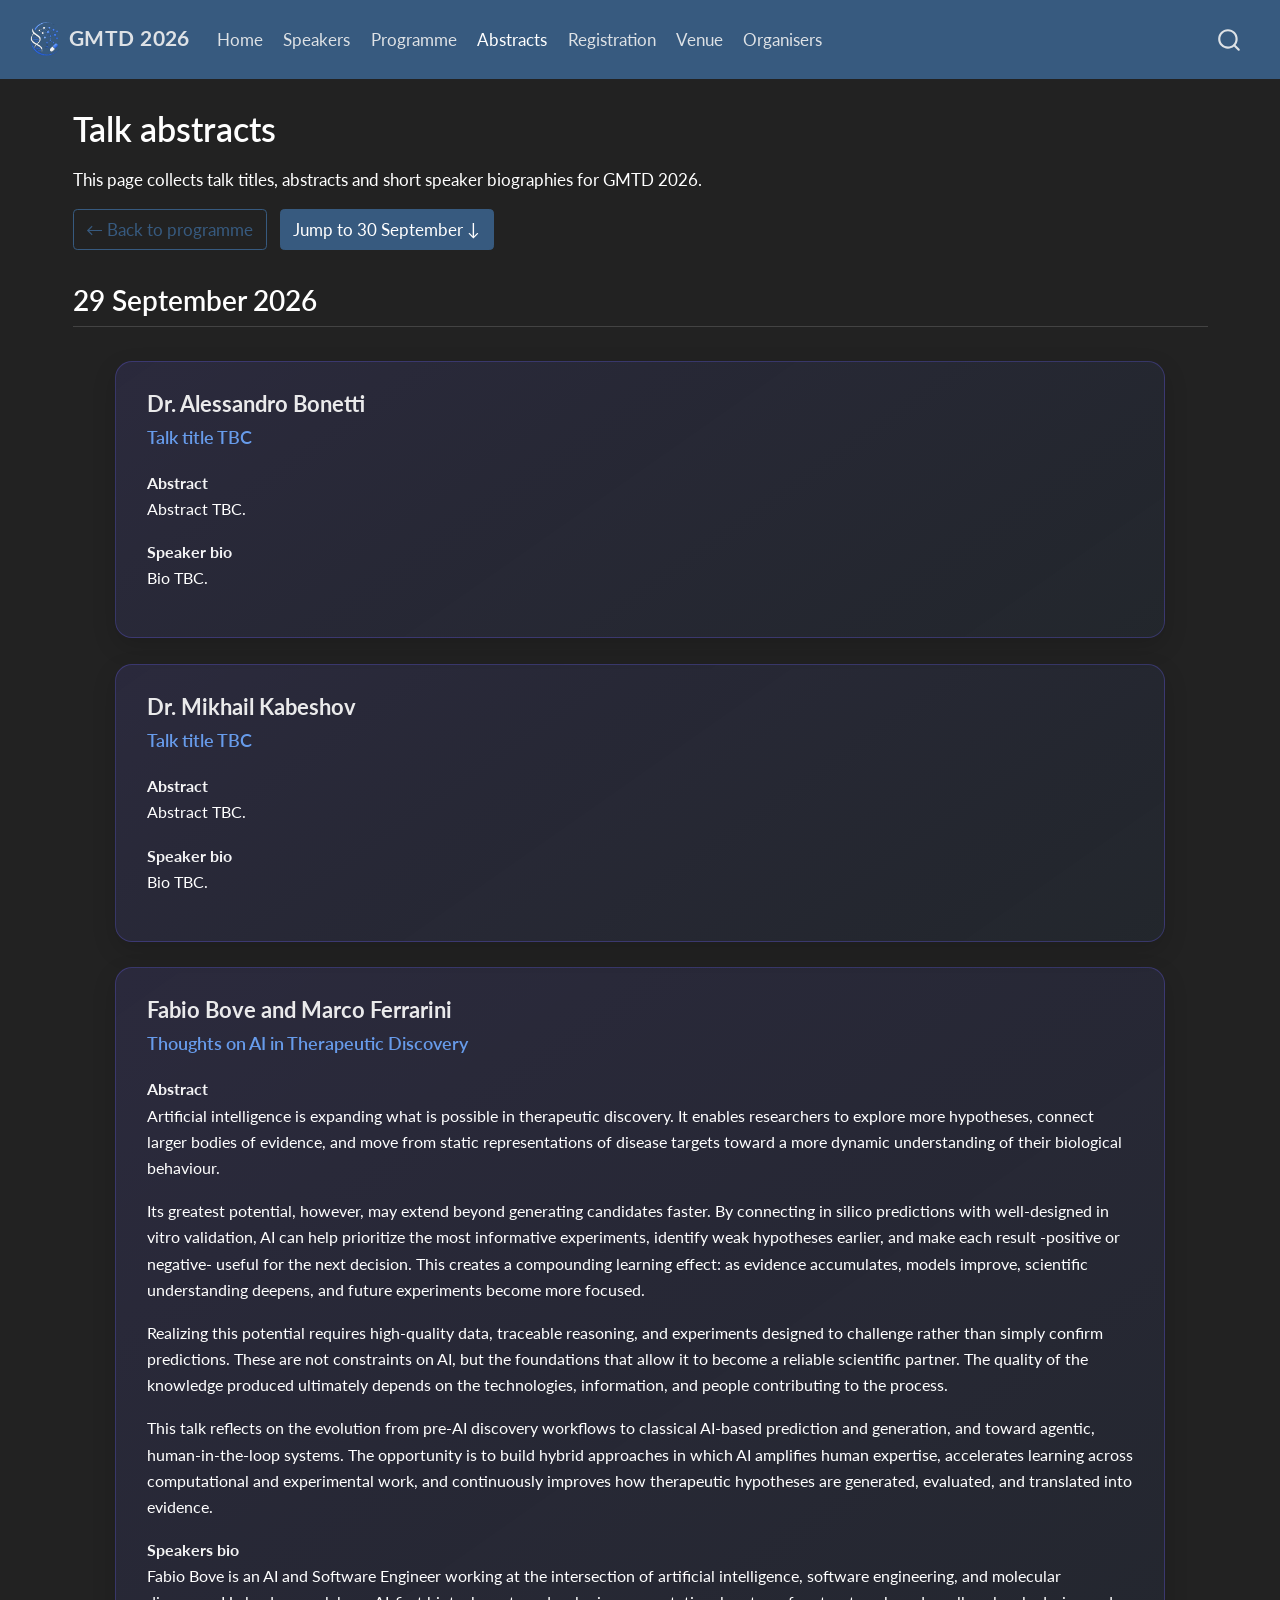
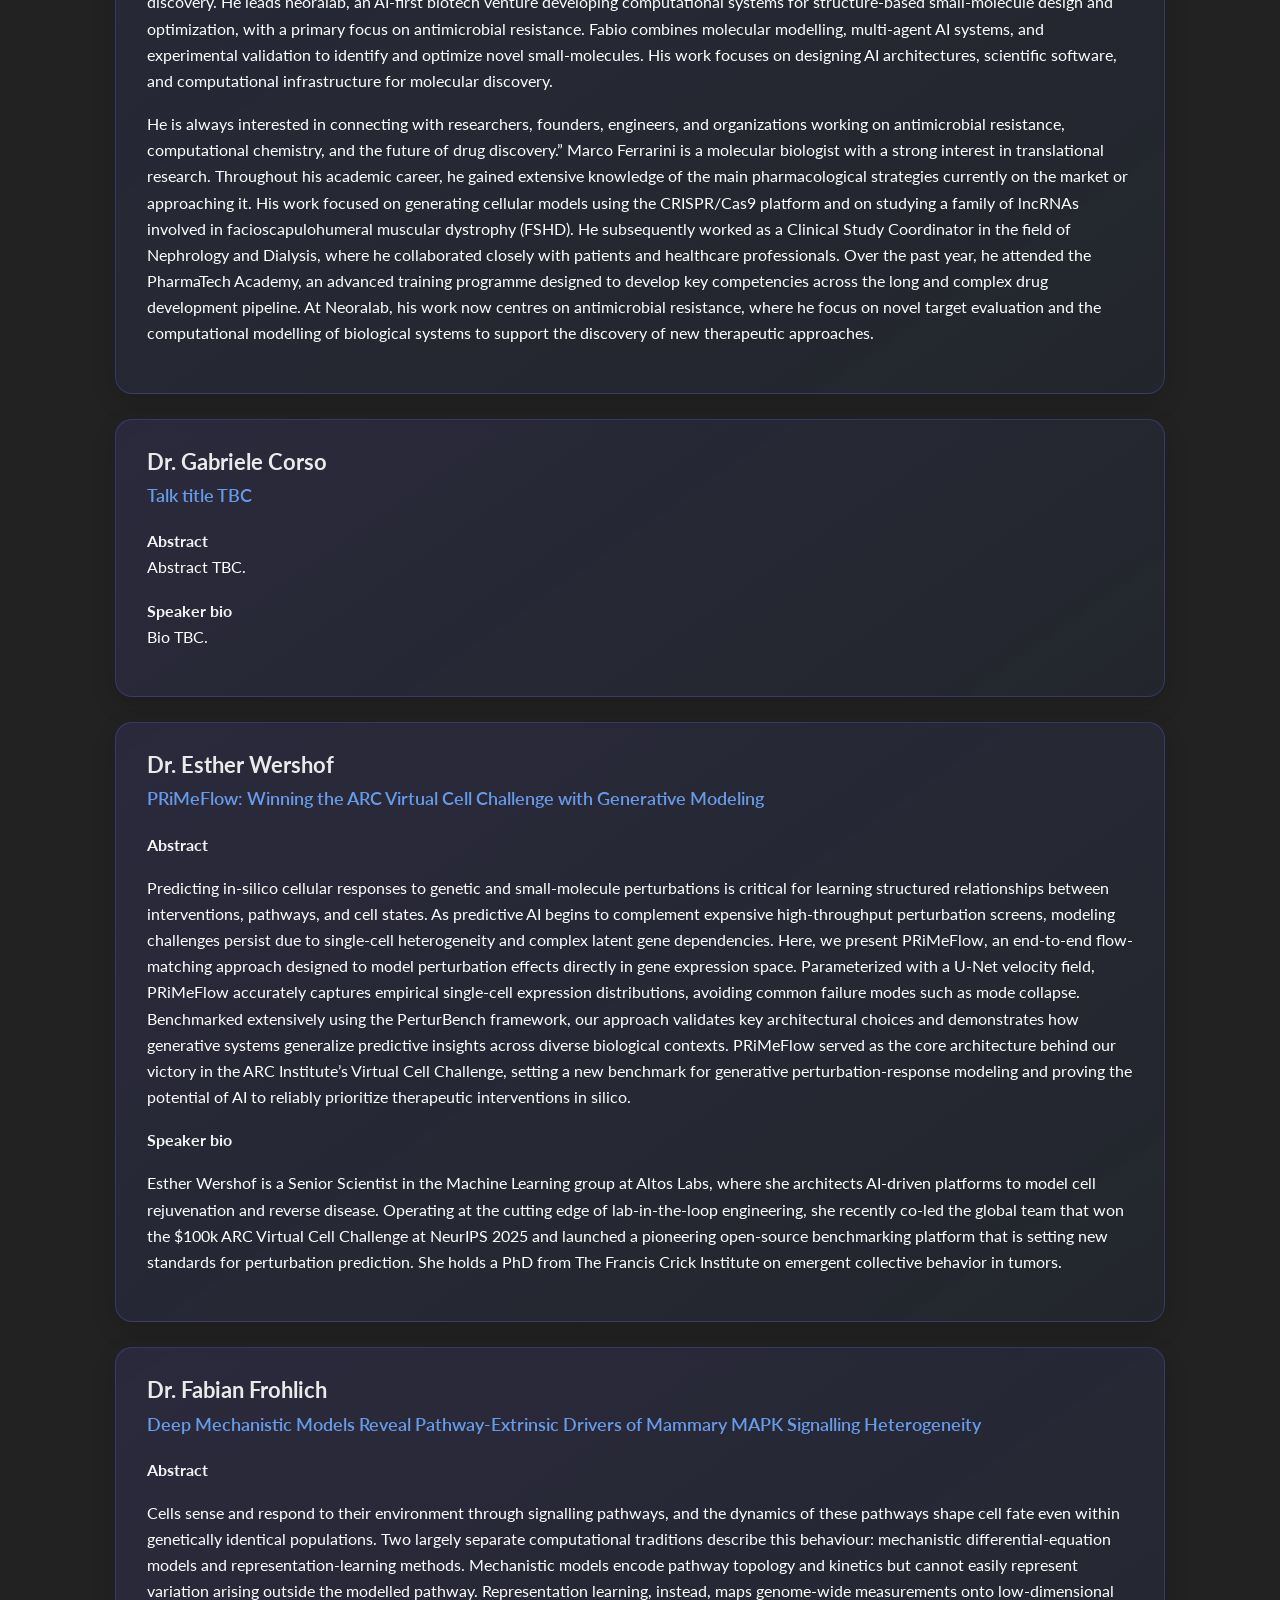
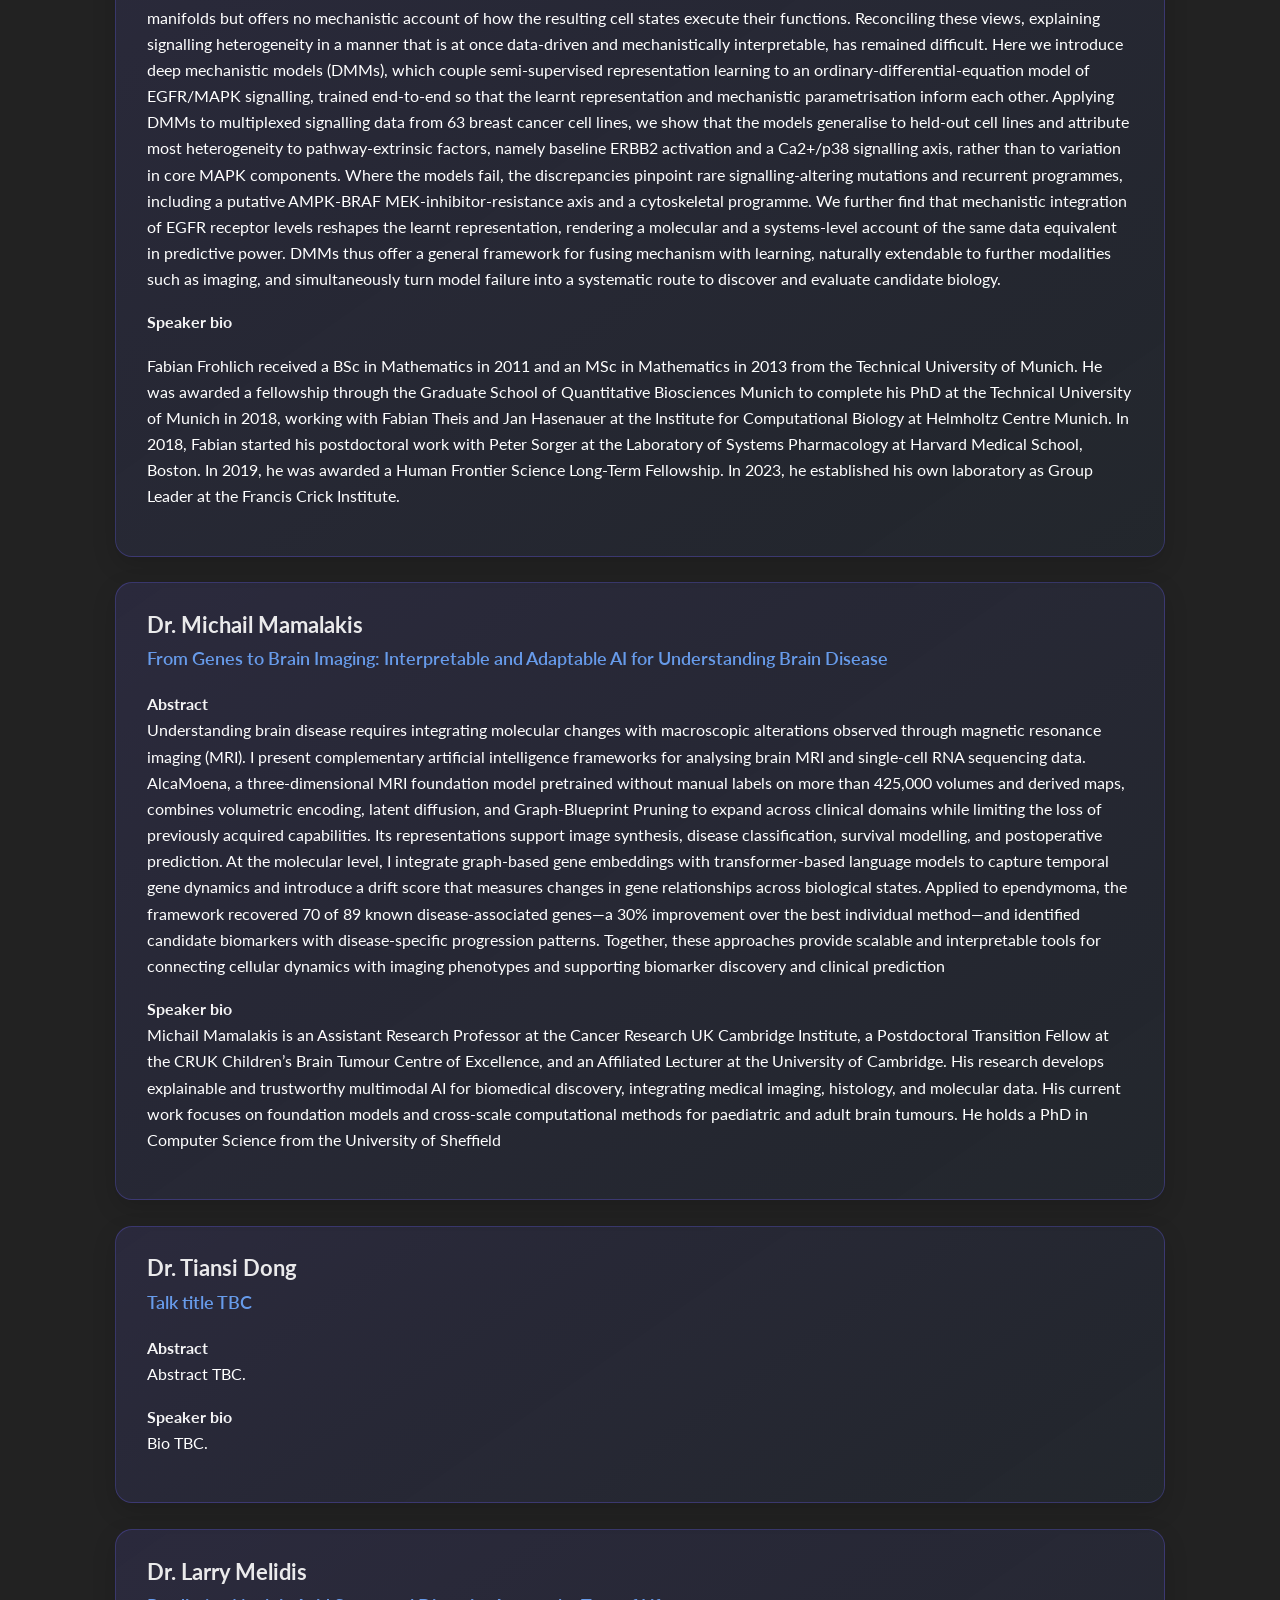
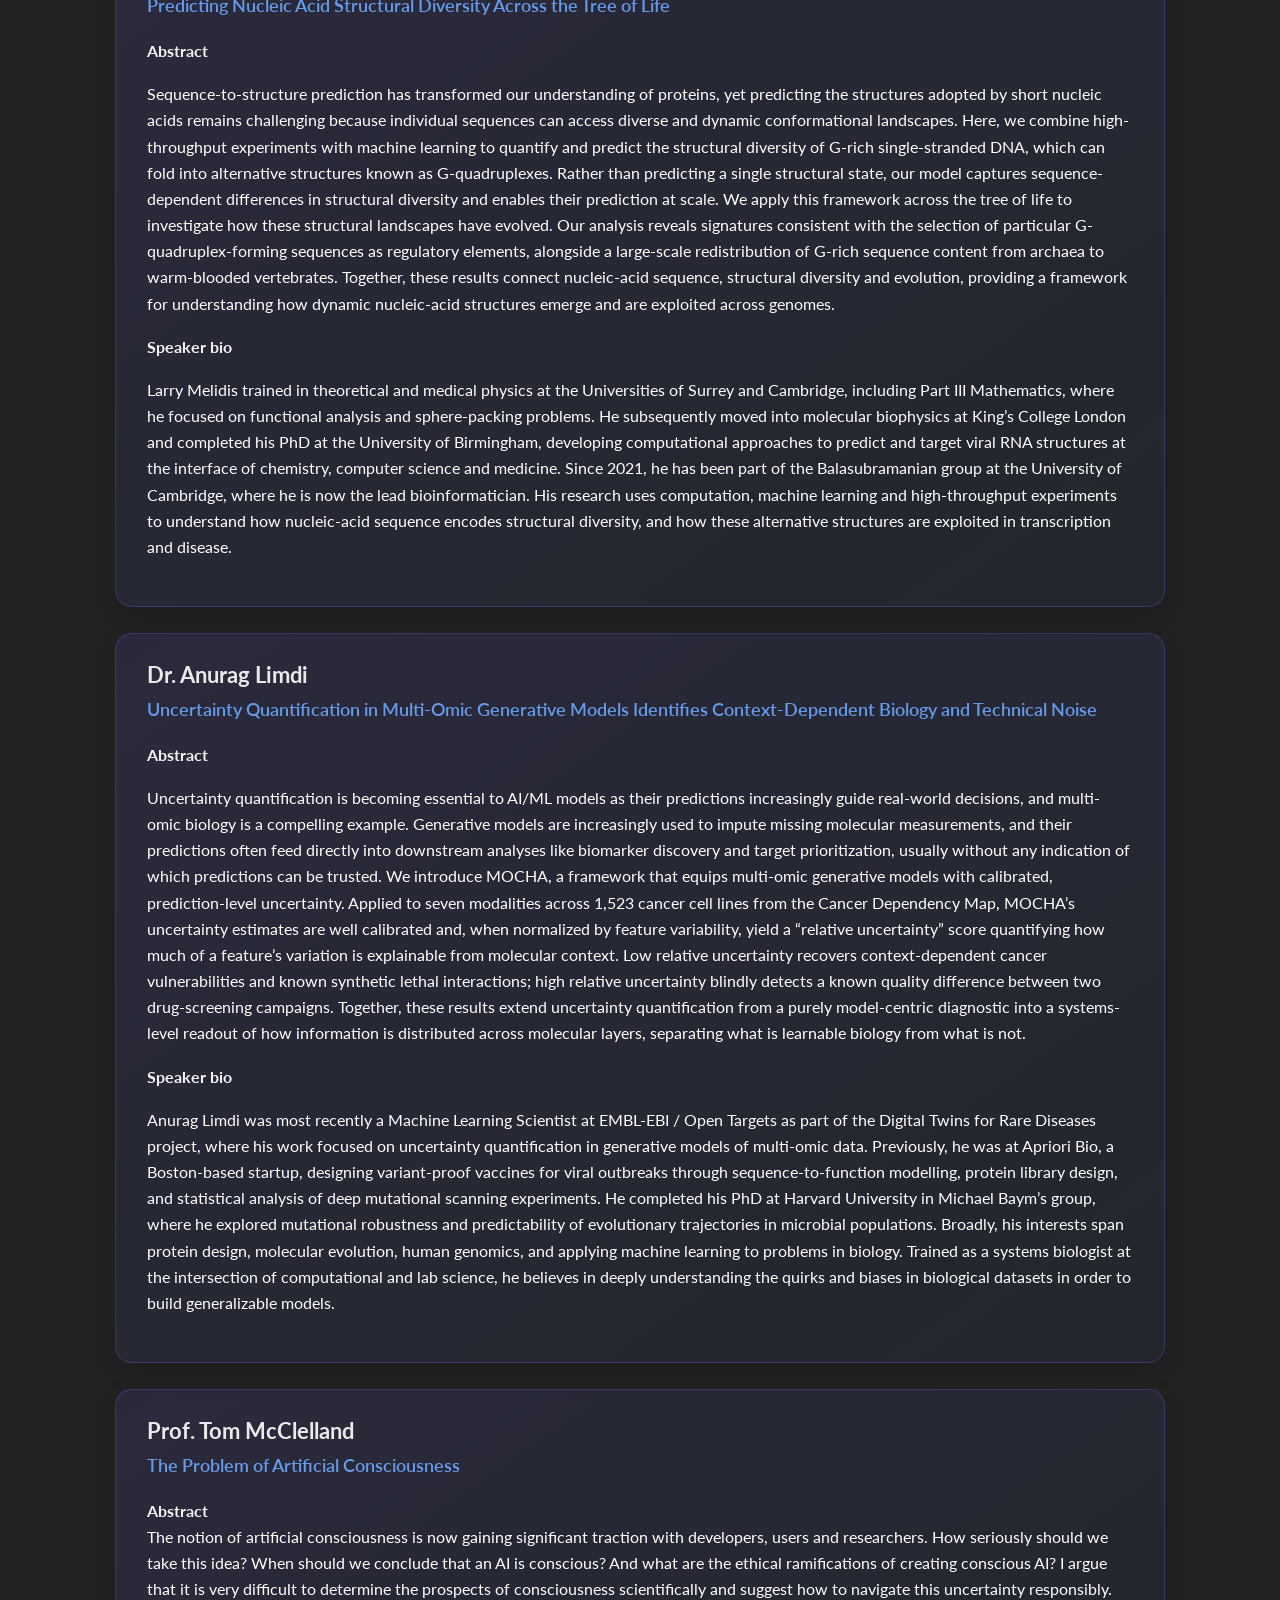
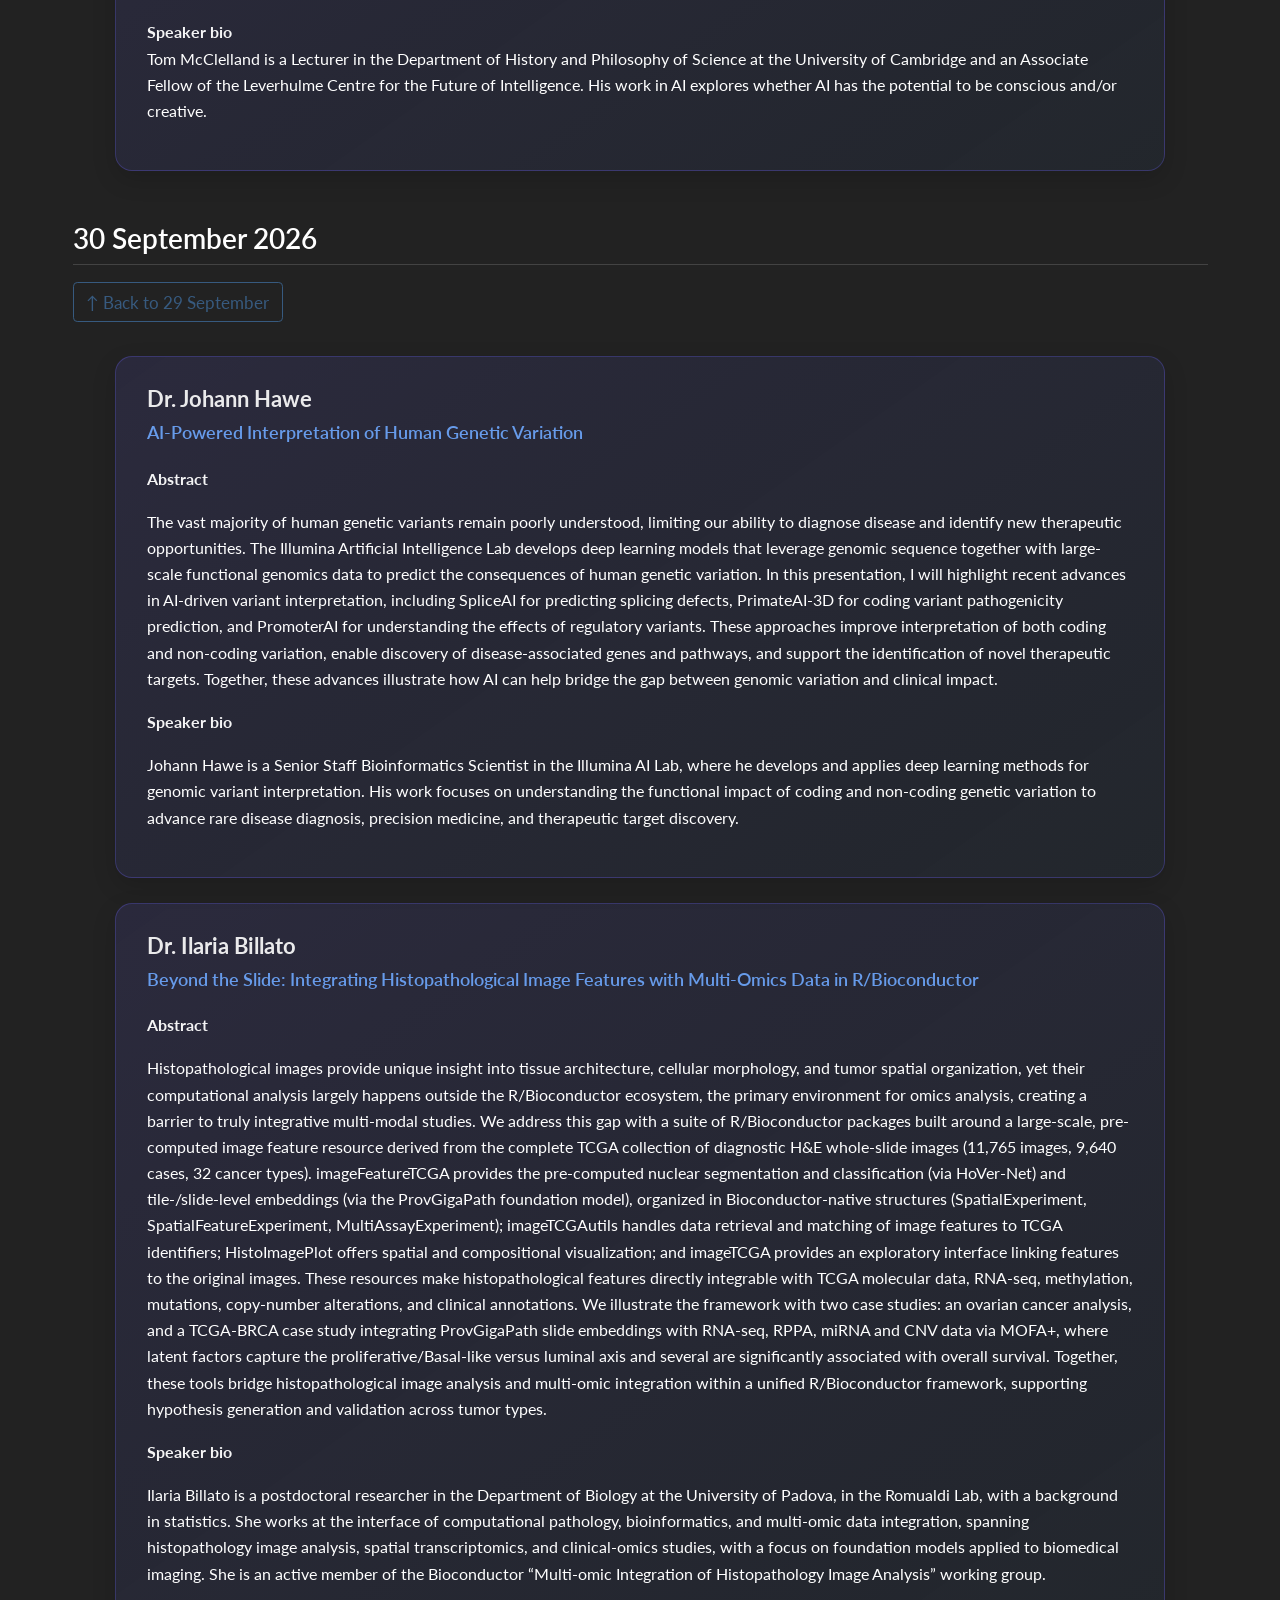
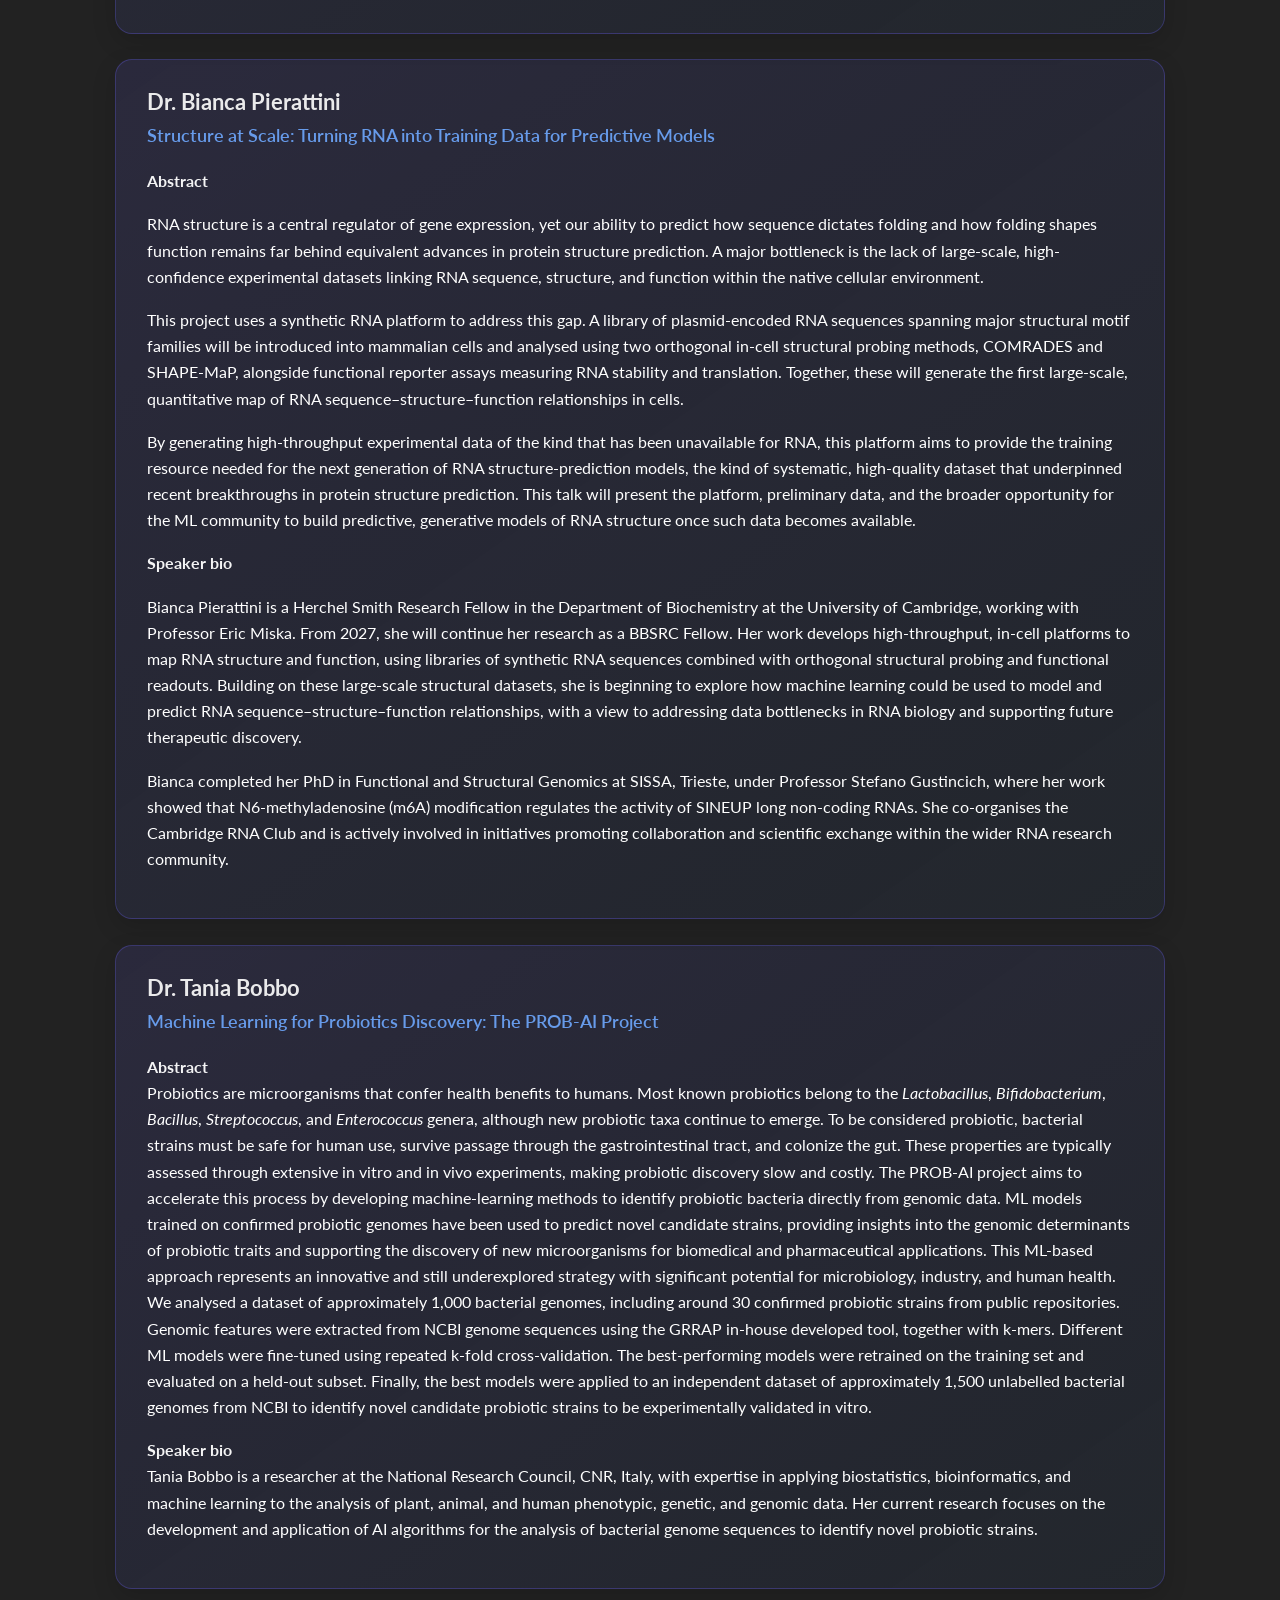
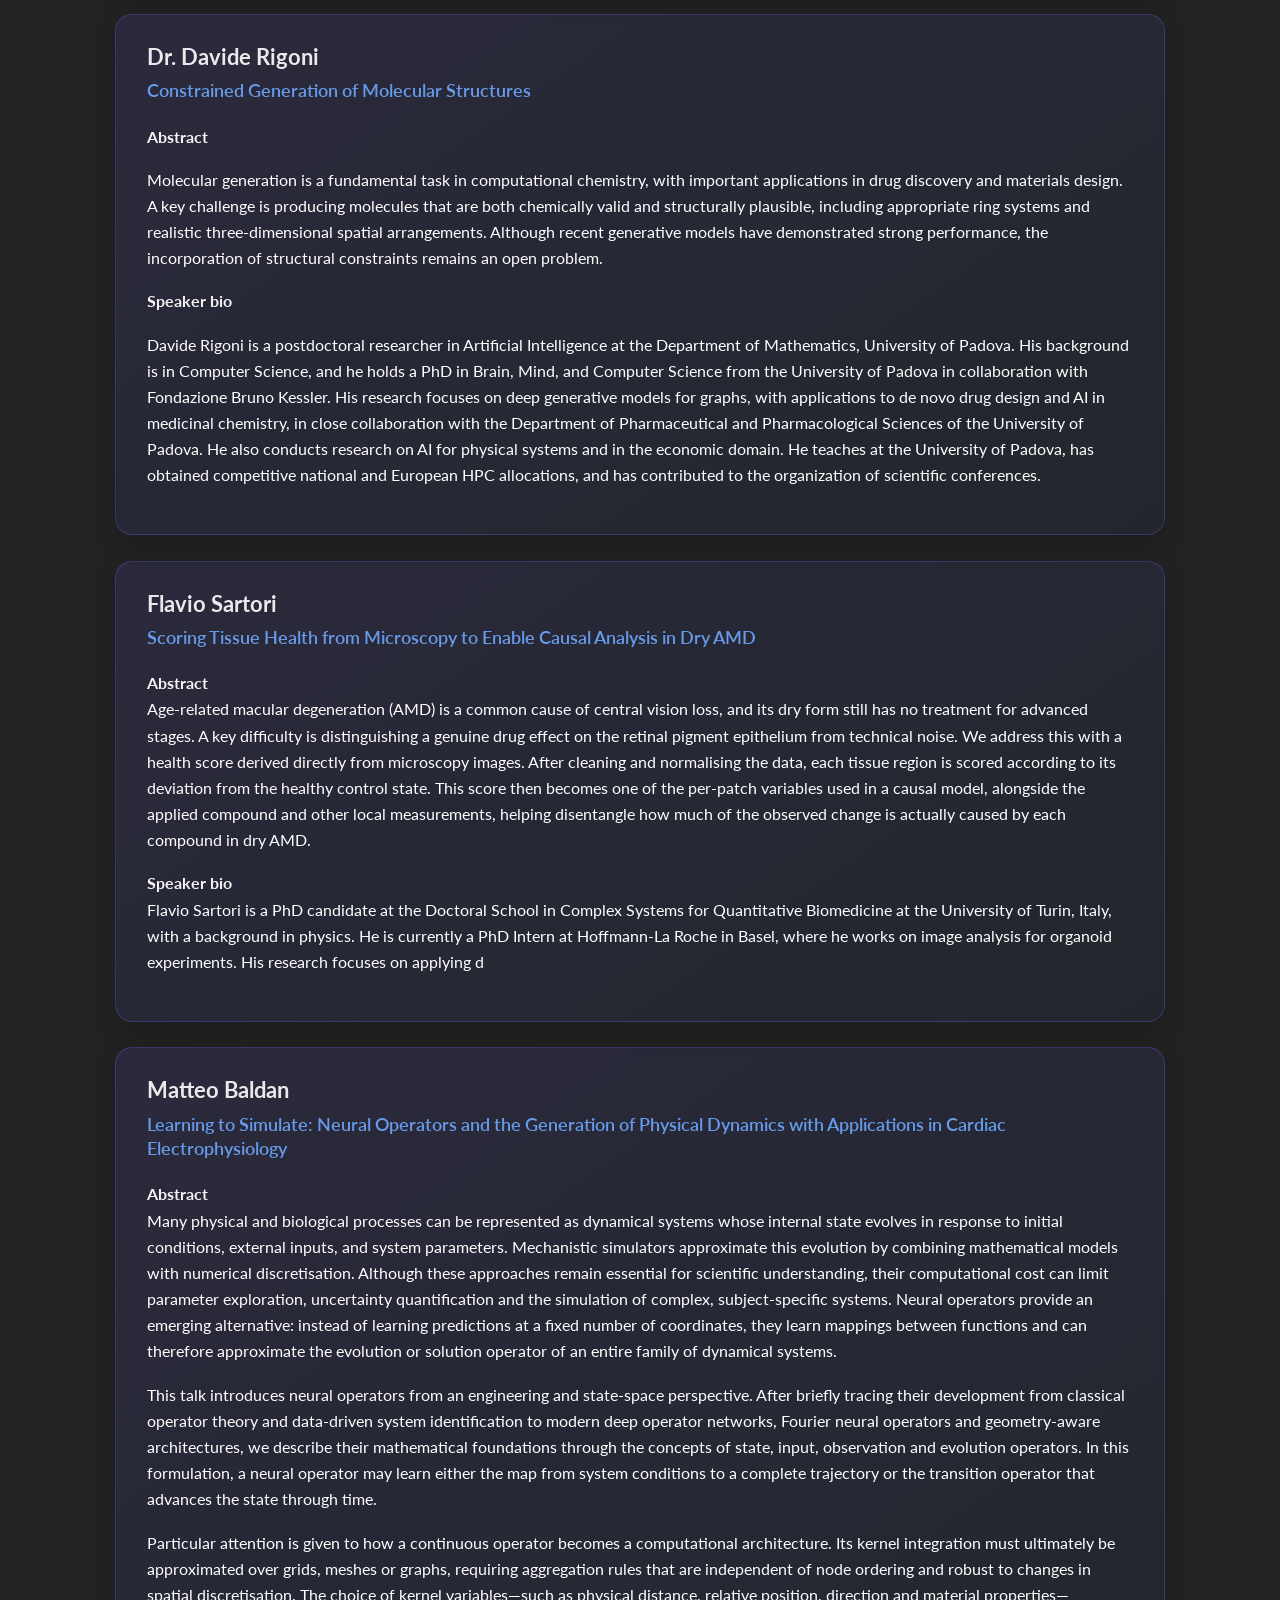
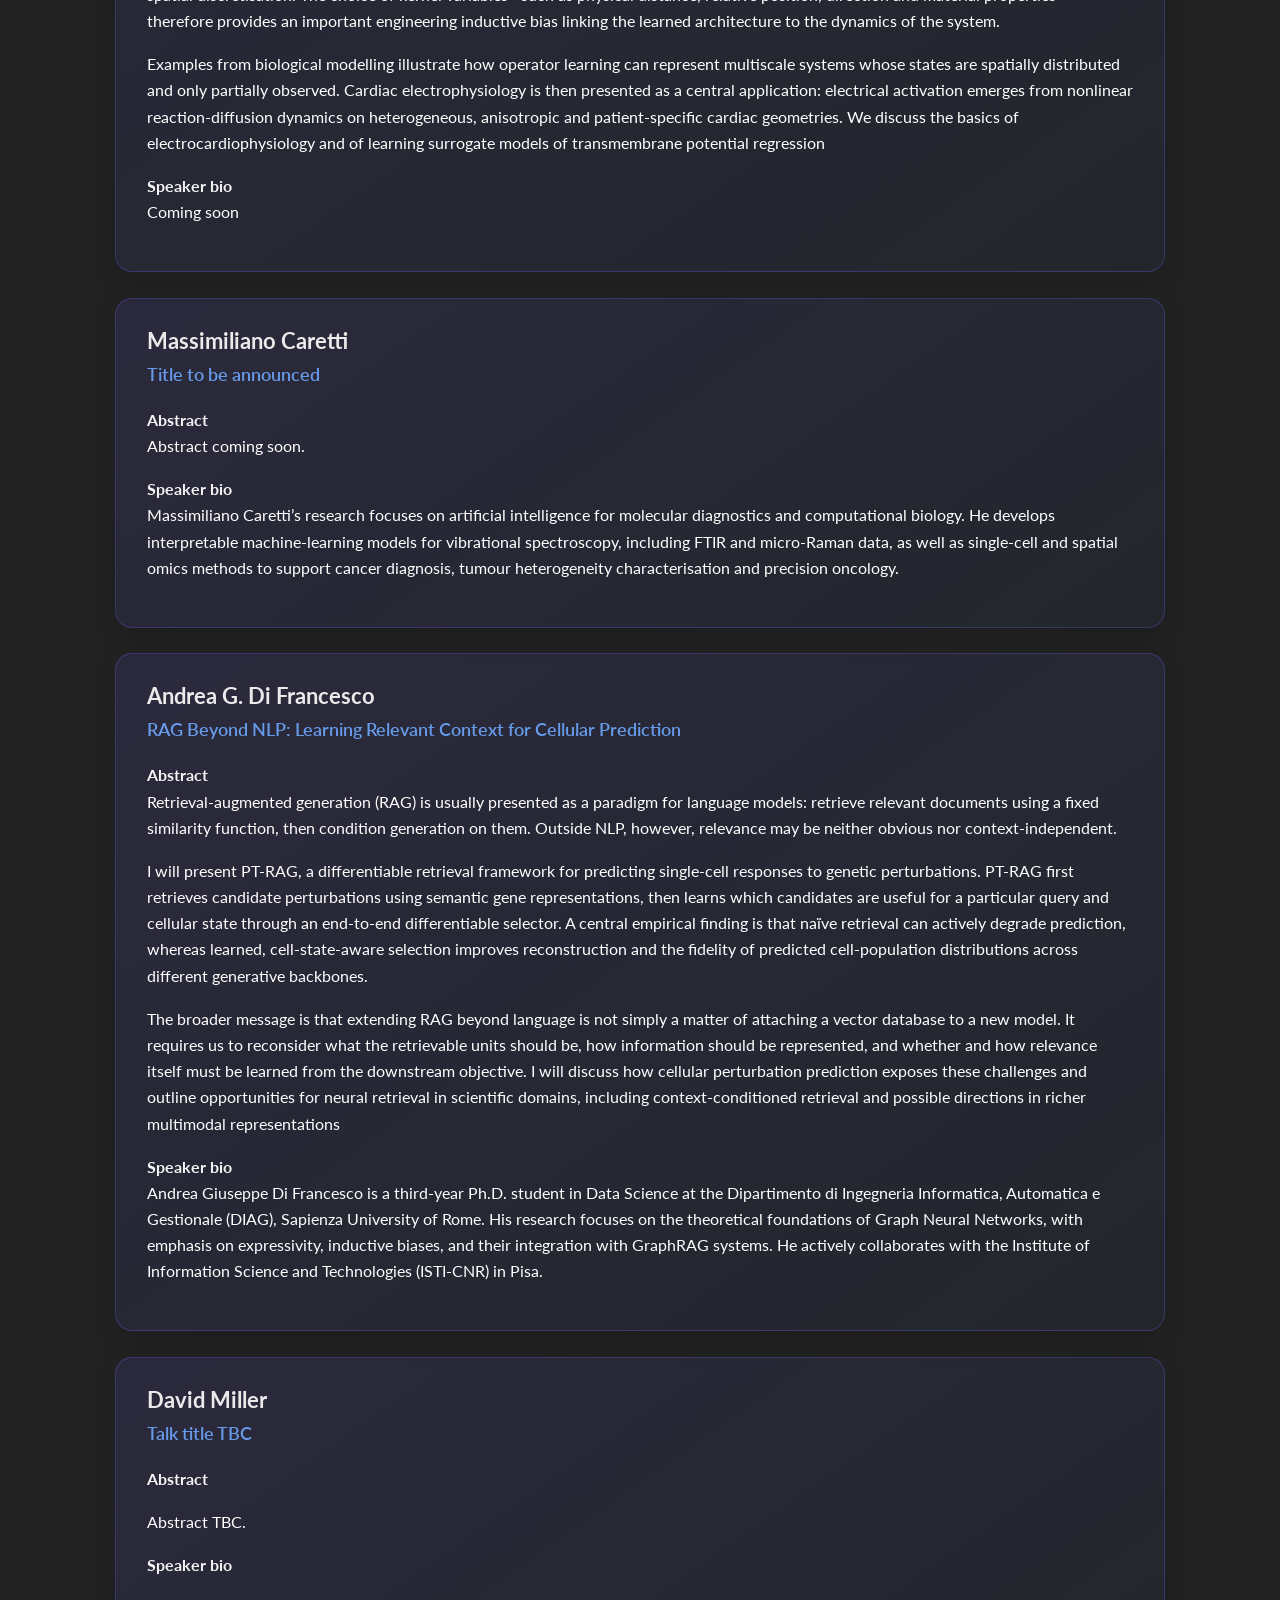
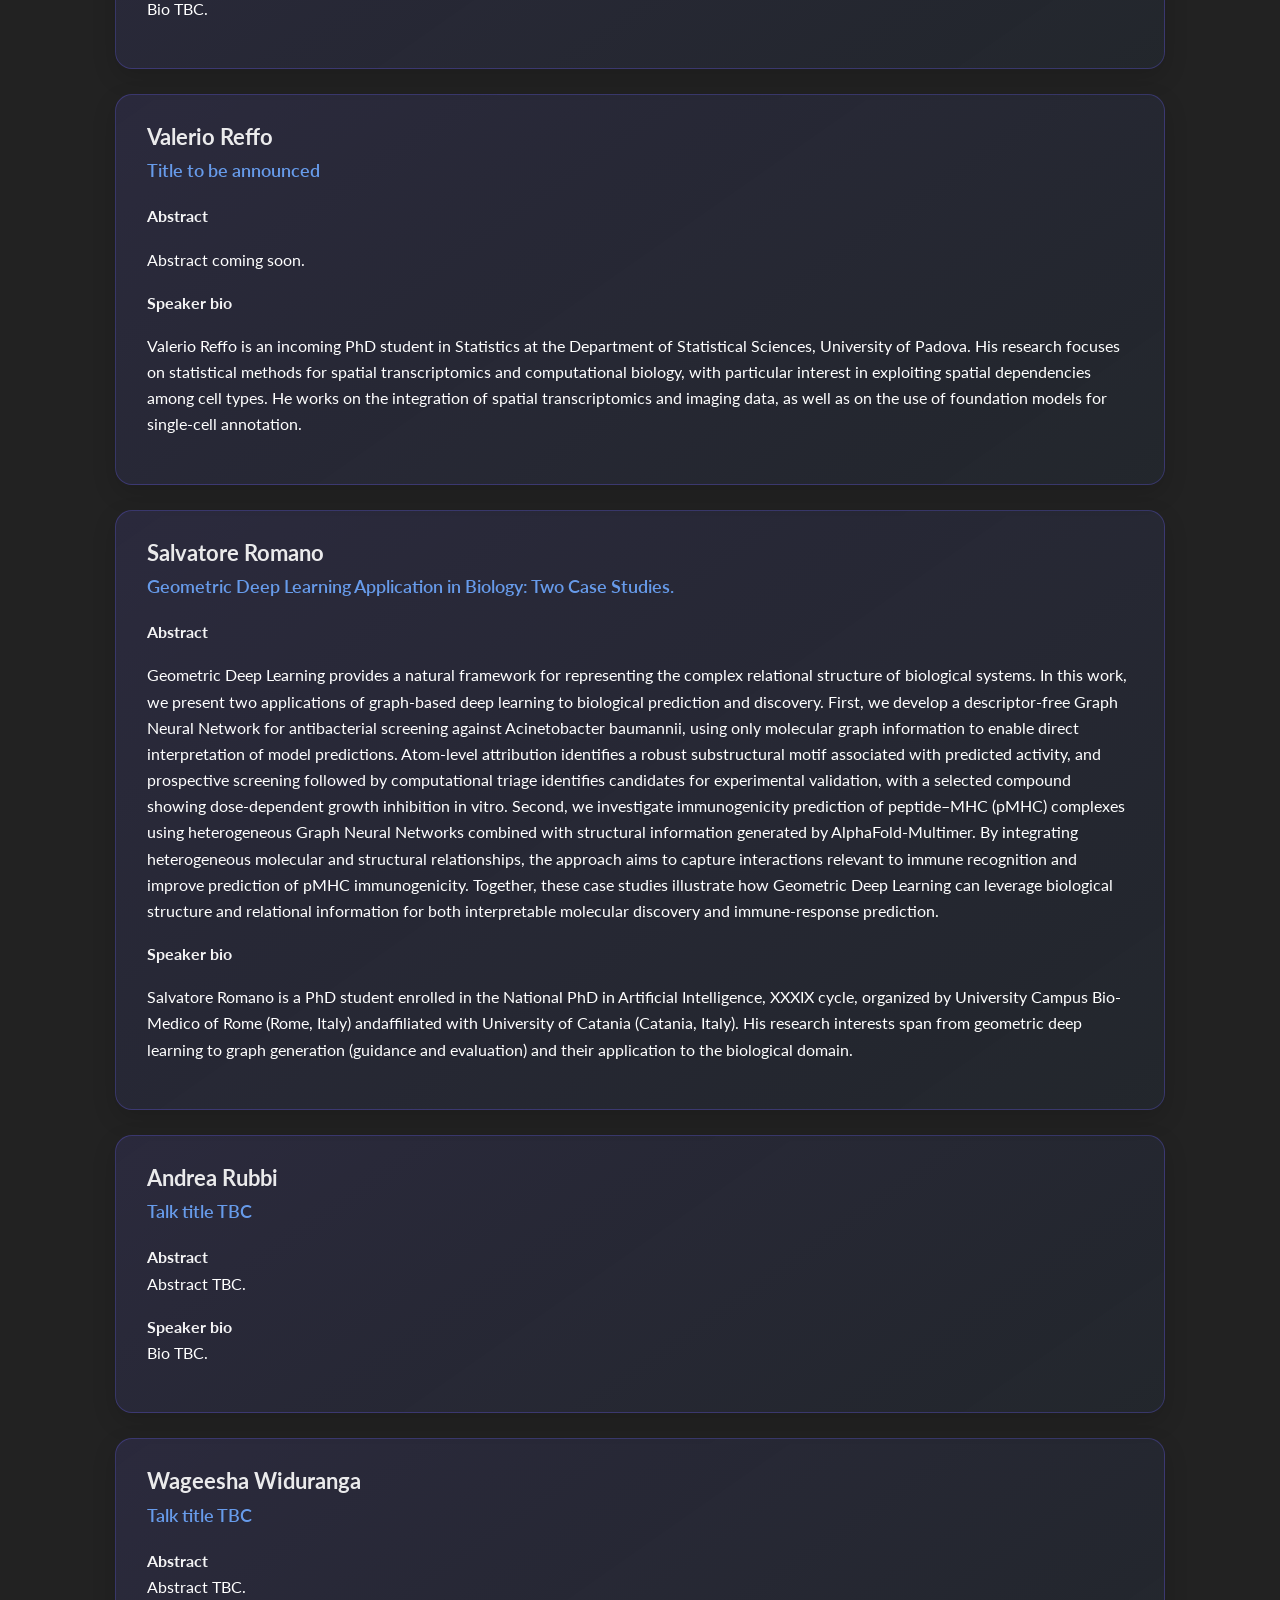
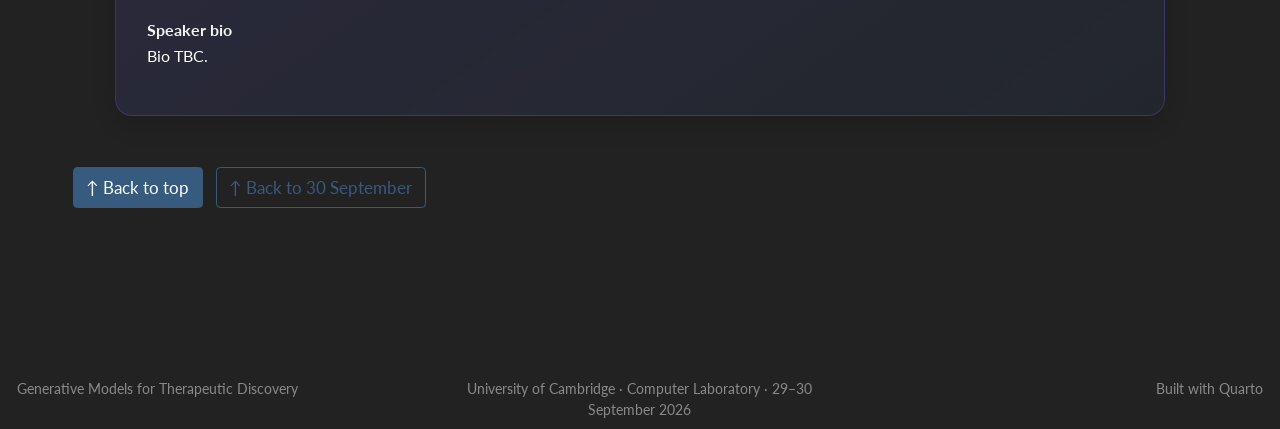
==== commit a4c3440b: "up" ====
--- a/docs/abstracts.html
+++ b/docs/abstracts.html
@@ -200,8 +200,9 @@
 <p>Its greatest potential, however, may extend beyond generating candidates faster. By connecting in silico predictions with well-designed in vitro validation, AI can help prioritize the most informative experiments, identify weak hypotheses earlier, and make each result -positive or negative- useful for the next decision. This creates a compounding learning effect: as evidence accumulates, models improve, scientific understanding deepens, and future experiments become more focused.</p>
 <p>Realizing this potential requires high-quality data, traceable reasoning, and experiments designed to challenge rather than simply confirm predictions. These are not constraints on AI, but the foundations that allow it to become a reliable scientific partner. The quality of the knowledge produced ultimately depends on the technologies, information, and people contributing to the process.</p>
 <p>This talk reflects on the evolution from pre-AI discovery workflows to classical AI-based prediction and generation, and toward agentic, human-in-the-loop systems. The opportunity is to build hybrid approaches in which AI amplifies human expertise, accelerates learning across computational and experimental work, and continuously improves how therapeutic hypotheses are generated, evaluated, and translated into evidence.</p>
-<p><strong>Speakers bio</strong></p>
-<p>Marco Ferrarini is a molecular biologist with a strong interest in translational research. Throughout his academic career, he gained extensive knowledge of the main pharmacological strategies currently on the market or approaching it. His work focused on generating cellular models using the CRISPR/Cas9 platform and on studying a family of lncRNAs involved in facioscapulohumeral muscular dystrophy (FSHD). He subsequently worked as a Clinical Study Coordinator in the field of Nephrology and Dialysis, where he collaborated closely with patients and healthcare professionals. Over the past year, he attended the PharmaTech Academy, an advanced training programme designed to develop key competencies across the long and complex drug development pipeline. At Neoralab, his work now centres on antimicrobial resistance, where he focus on novel target evaluation and the computational modelling of biological systems to support the discovery of new therapeutic approaches.</p>
+<p><strong>Speakers bio</strong><br>
+Fabio Bove is an AI and Software Engineer working at the intersection of artificial intelligence, software engineering, and molecular discovery. He leads neoralab, an AI-first biotech venture developing computational systems for structure-based small-molecule design and optimization, with a primary focus on antimicrobial resistance. Fabio combines molecular modelling, multi-agent AI systems, and experimental validation to identify and optimize novel small-molecules. His work focuses on designing AI architectures, scientific software, and computational infrastructure for molecular discovery.</p>
+<p>He is always interested in connecting with researchers, founders, engineers, and organizations working on antimicrobial resistance, computational chemistry, and the future of drug discovery.” Marco Ferrarini is a molecular biologist with a strong interest in translational research. Throughout his academic career, he gained extensive knowledge of the main pharmacological strategies currently on the market or approaching it. His work focused on generating cellular models using the CRISPR/Cas9 platform and on studying a family of lncRNAs involved in facioscapulohumeral muscular dystrophy (FSHD). He subsequently worked as a Clinical Study Coordinator in the field of Nephrology and Dialysis, where he collaborated closely with patients and healthcare professionals. Over the past year, he attended the PharmaTech Academy, an advanced training programme designed to develop key competencies across the long and complex drug development pipeline. At Neoralab, his work now centres on antimicrobial resistance, where he focus on novel target evaluation and the computational modelling of biological systems to support the discovery of new therapeutic approaches.</p>
 </section>
 </section>
 </div>
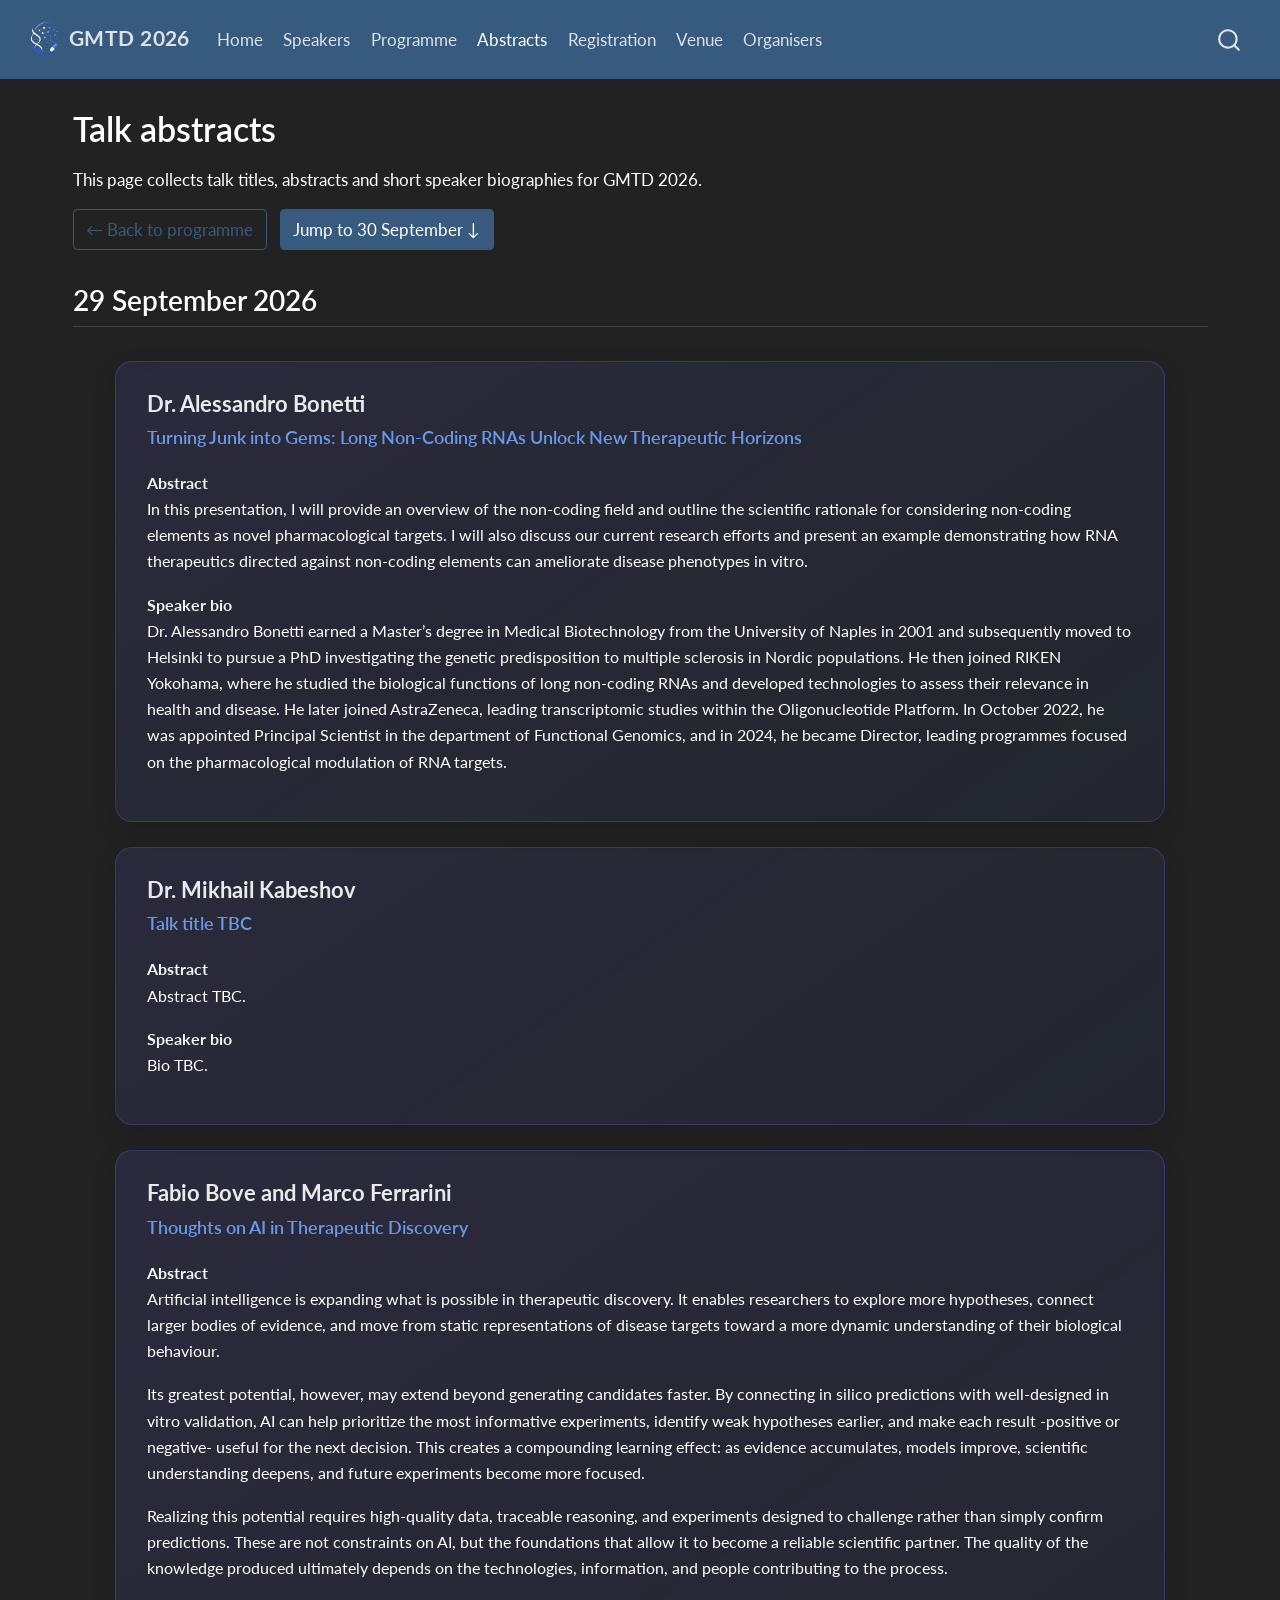
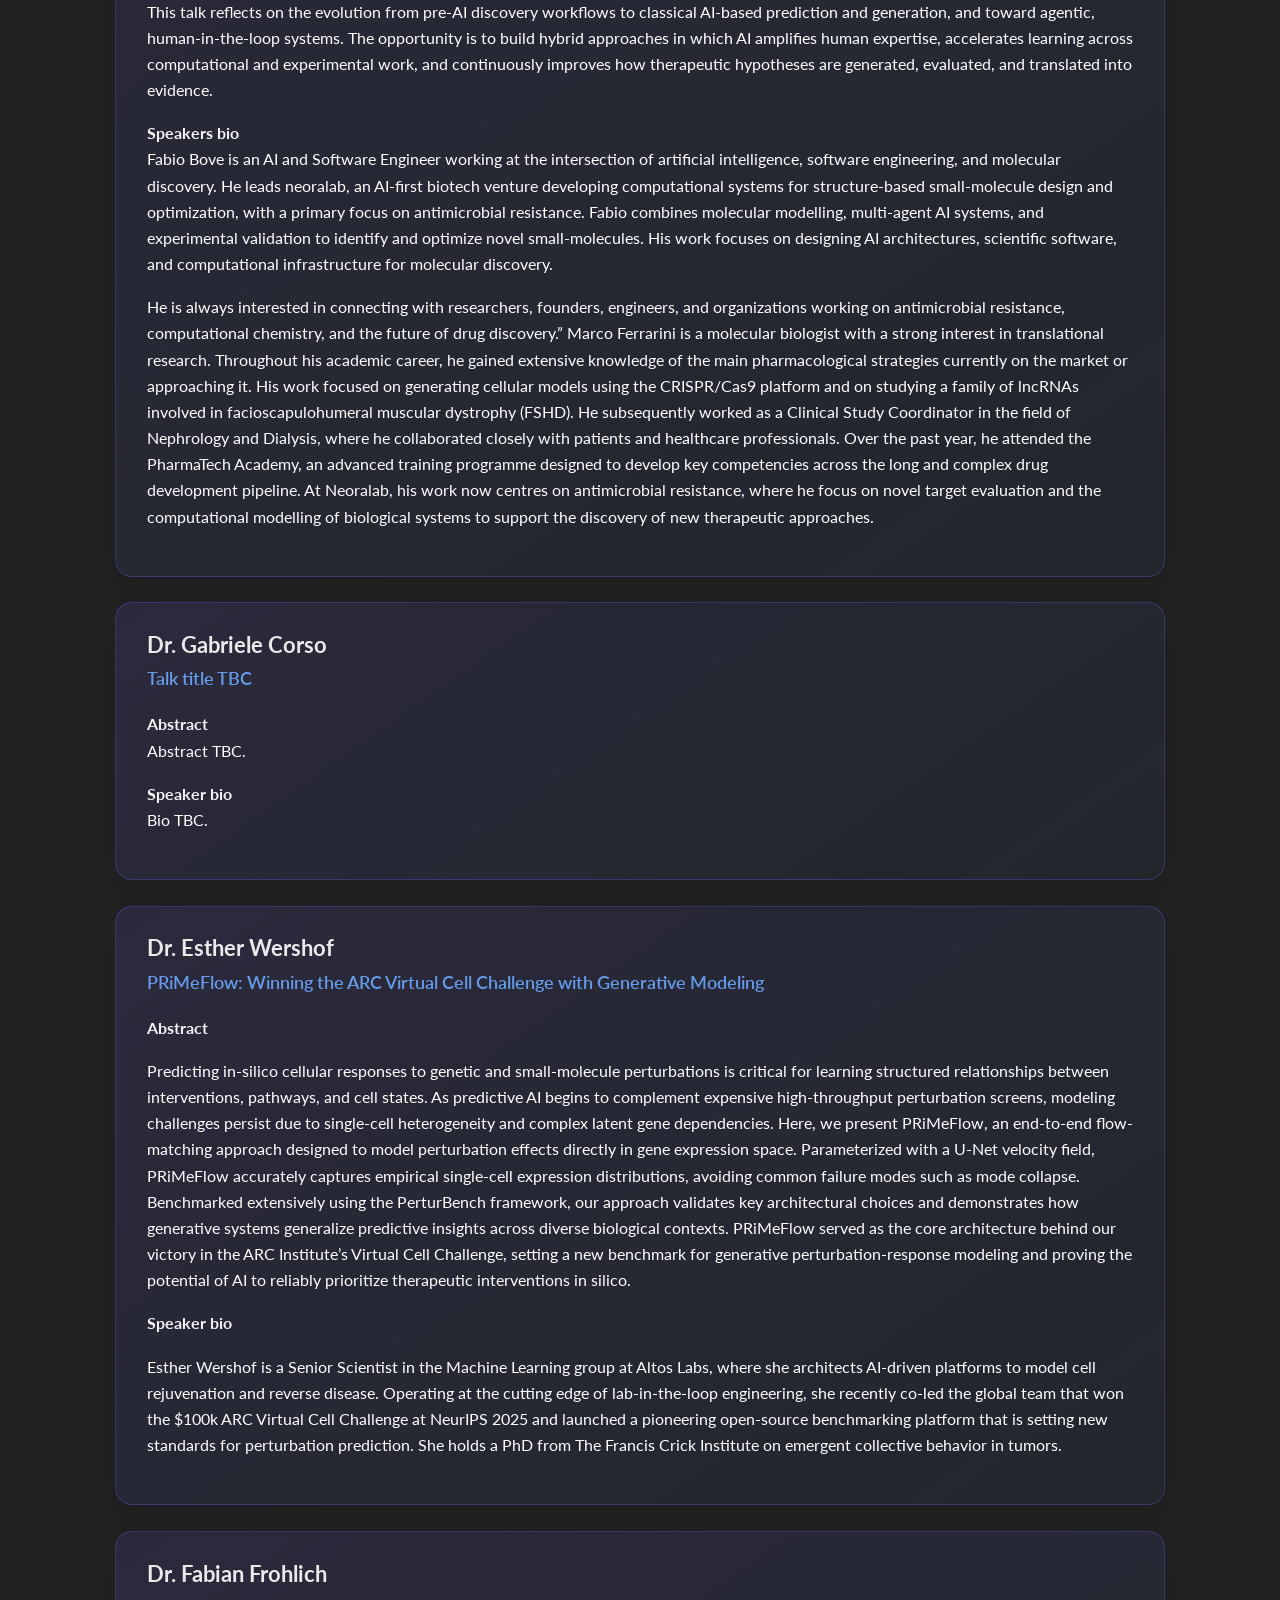
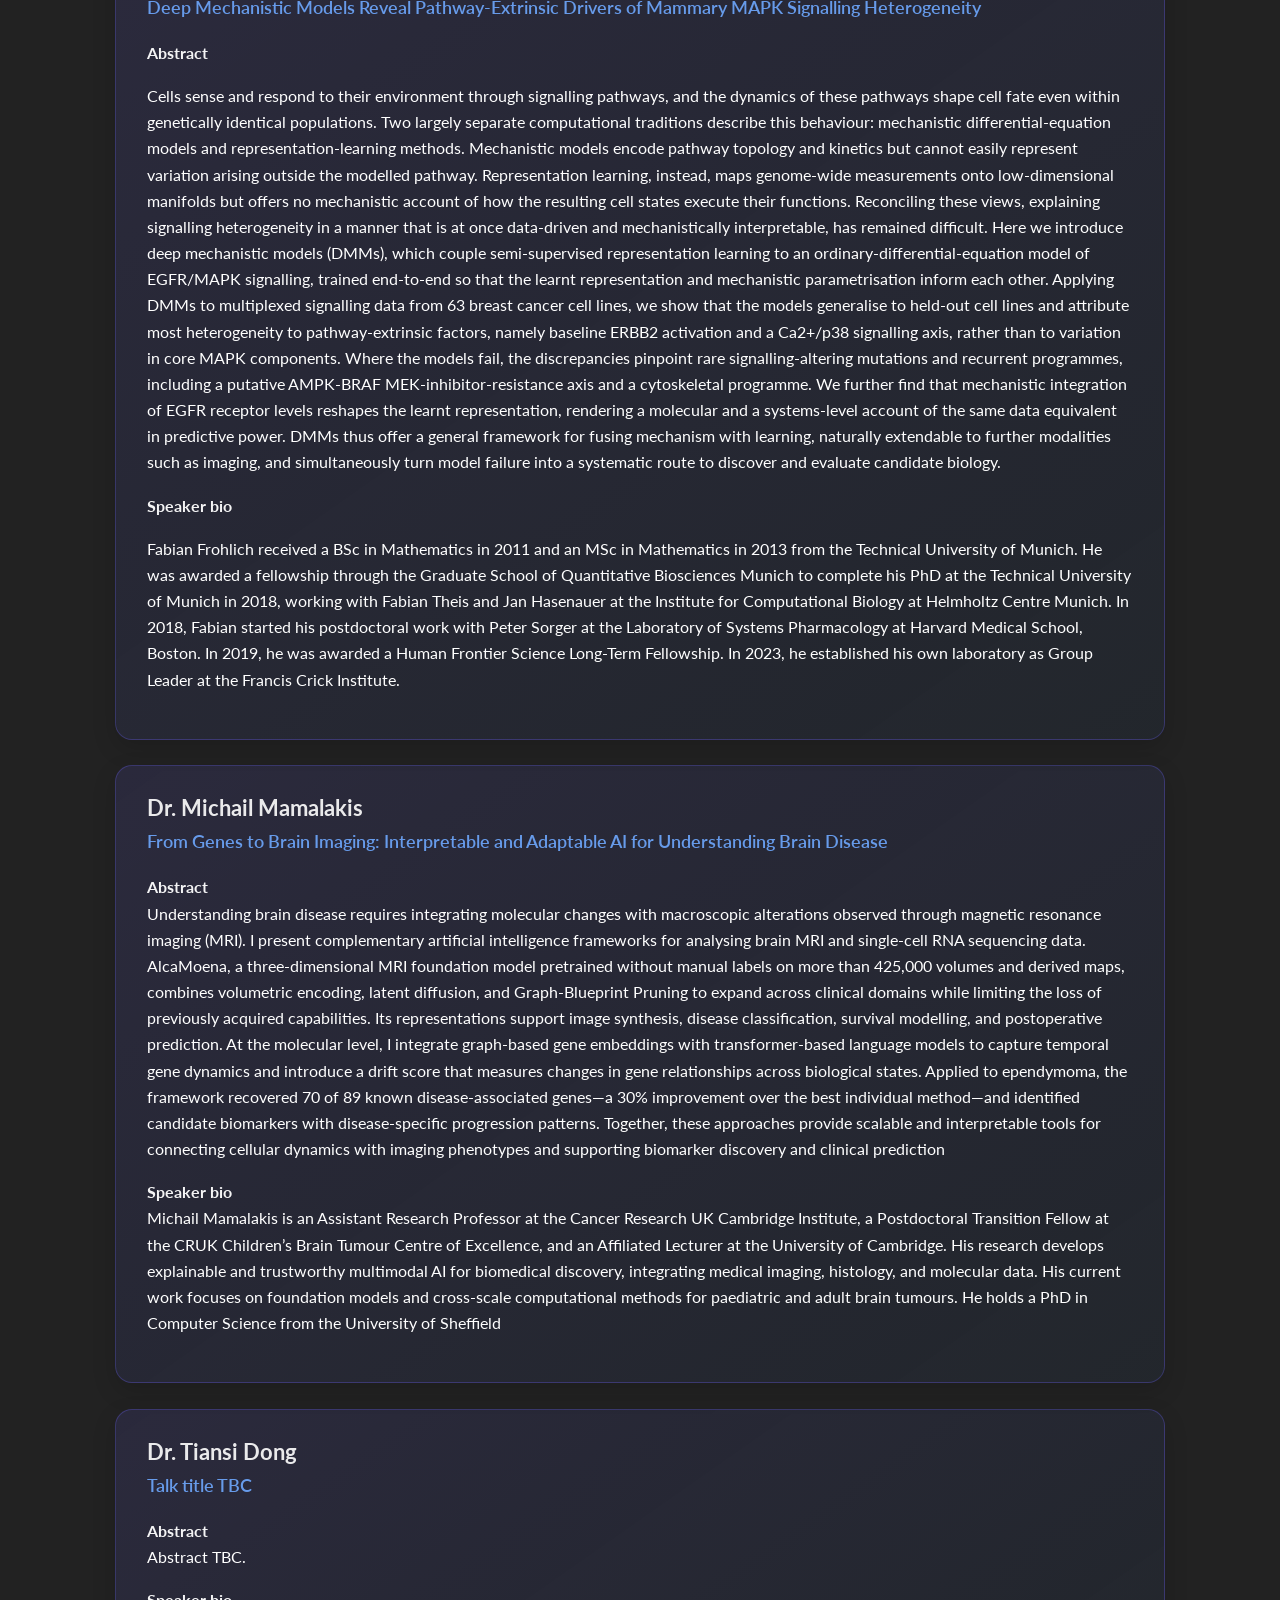
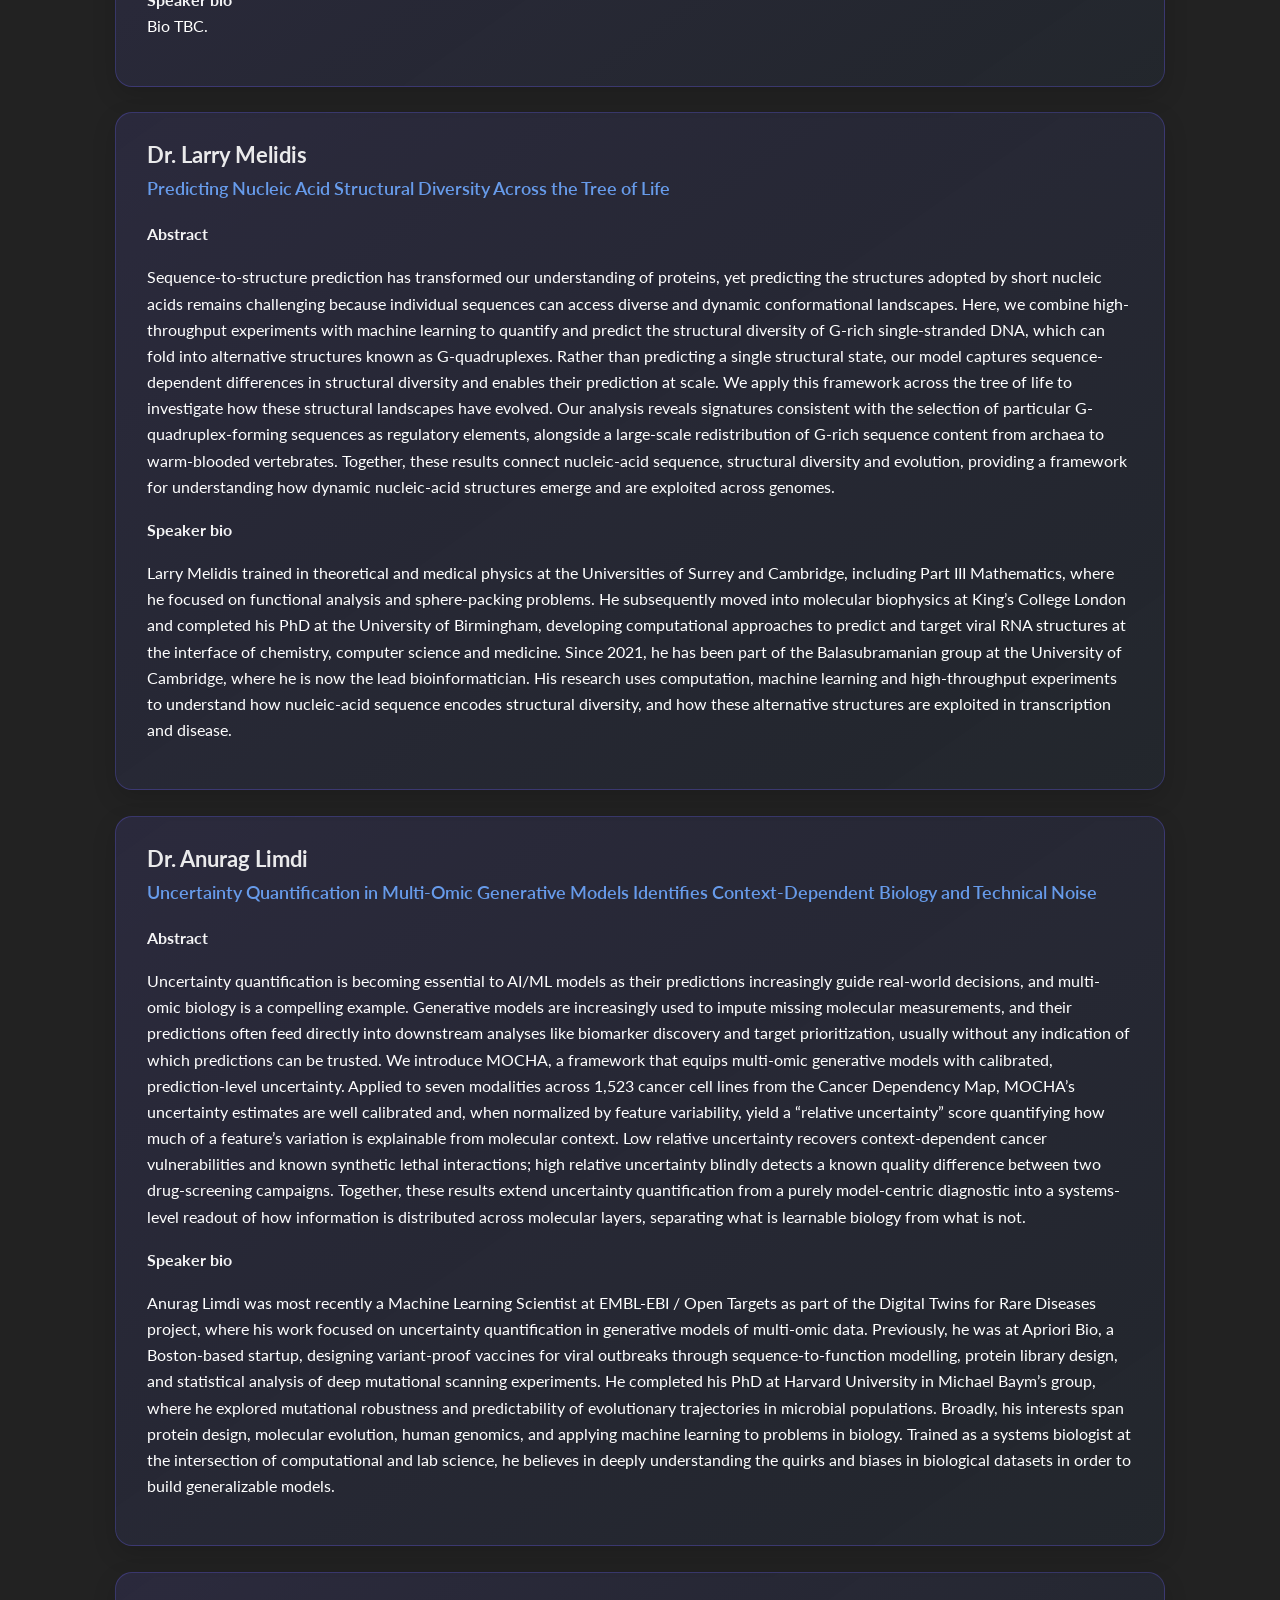
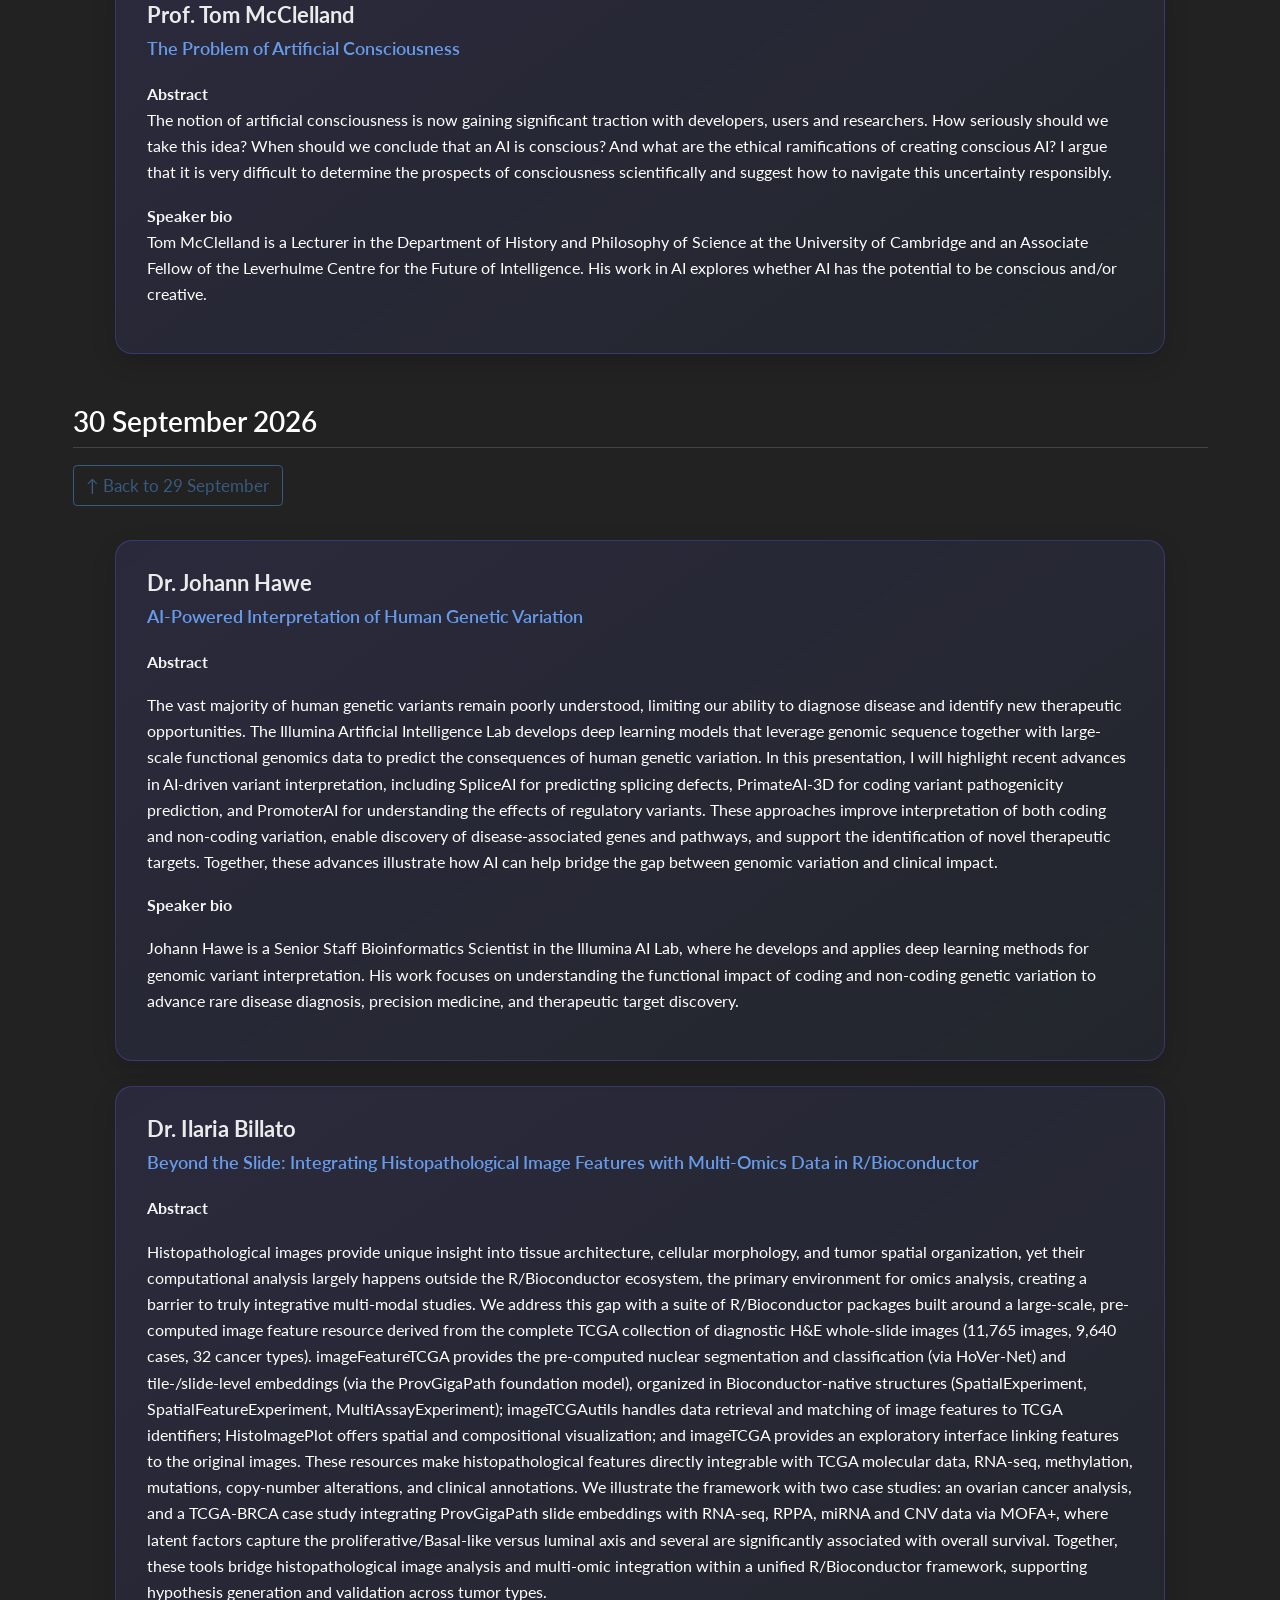
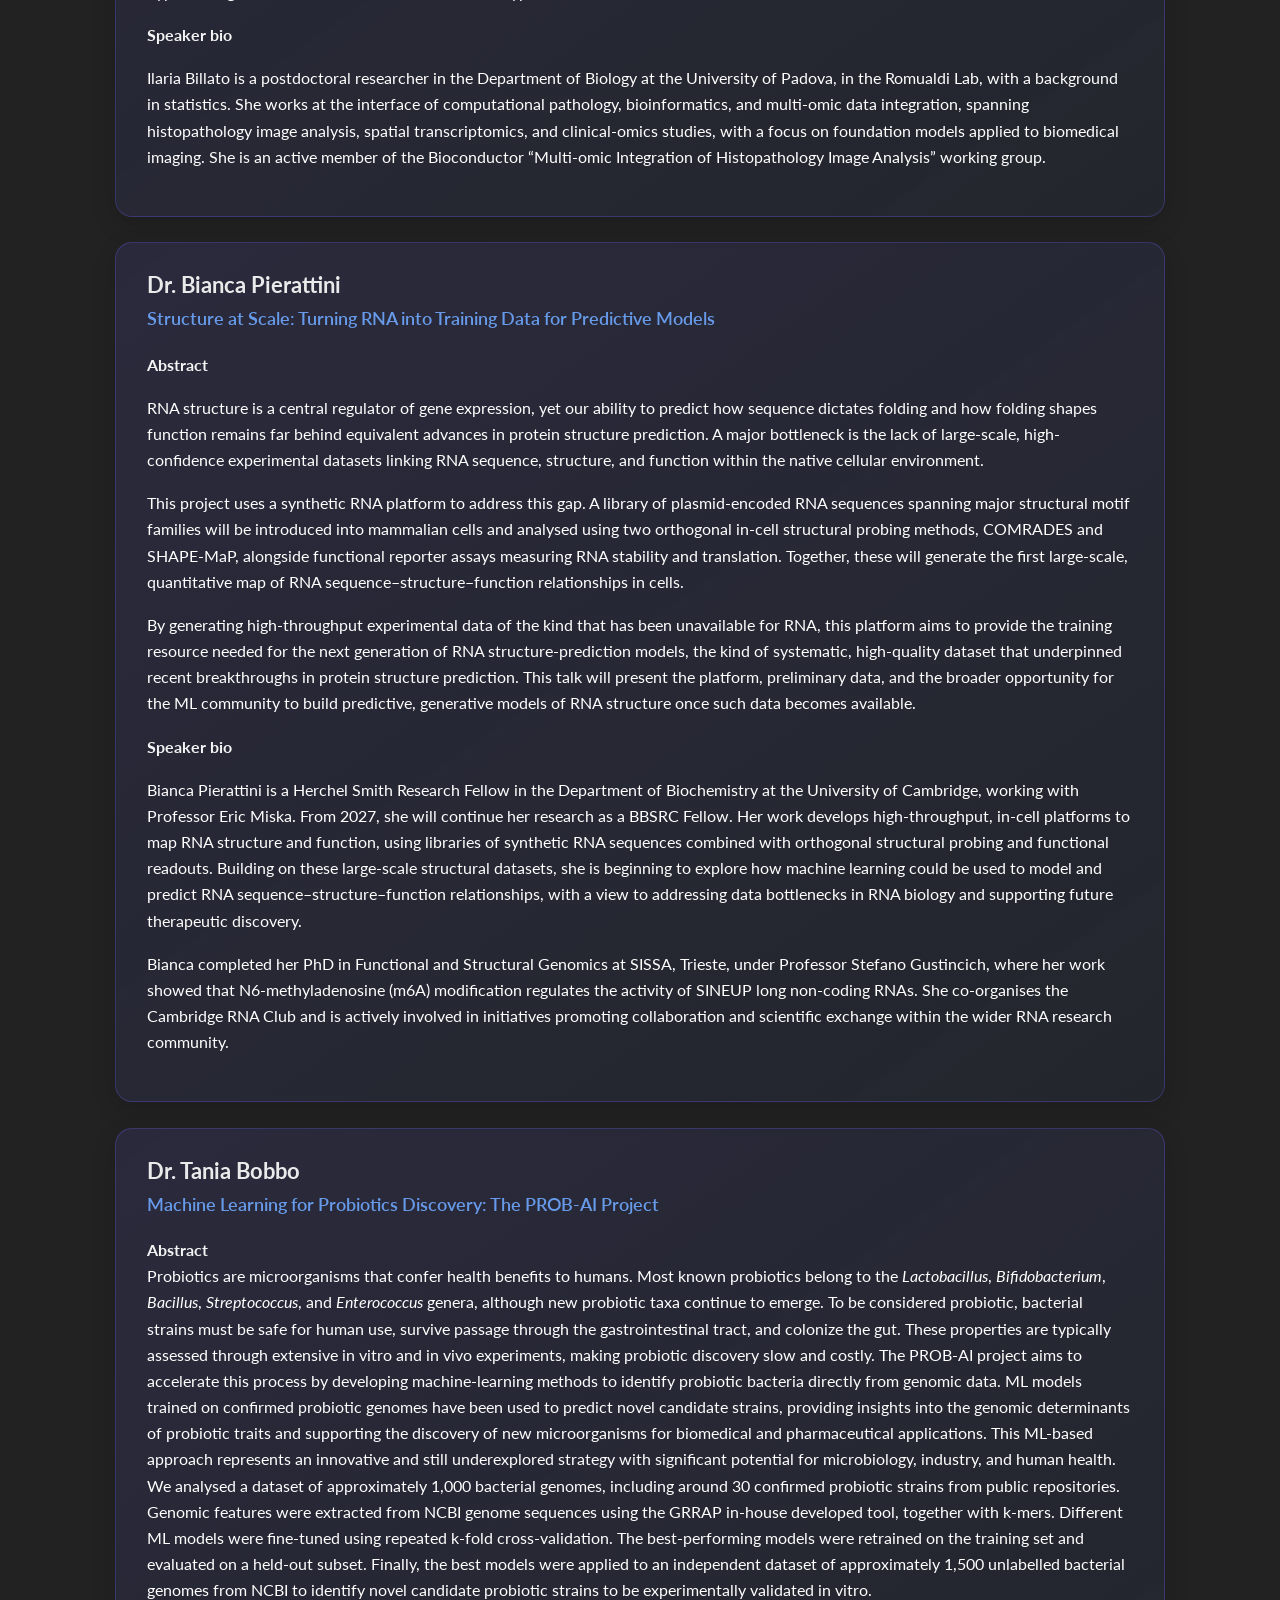
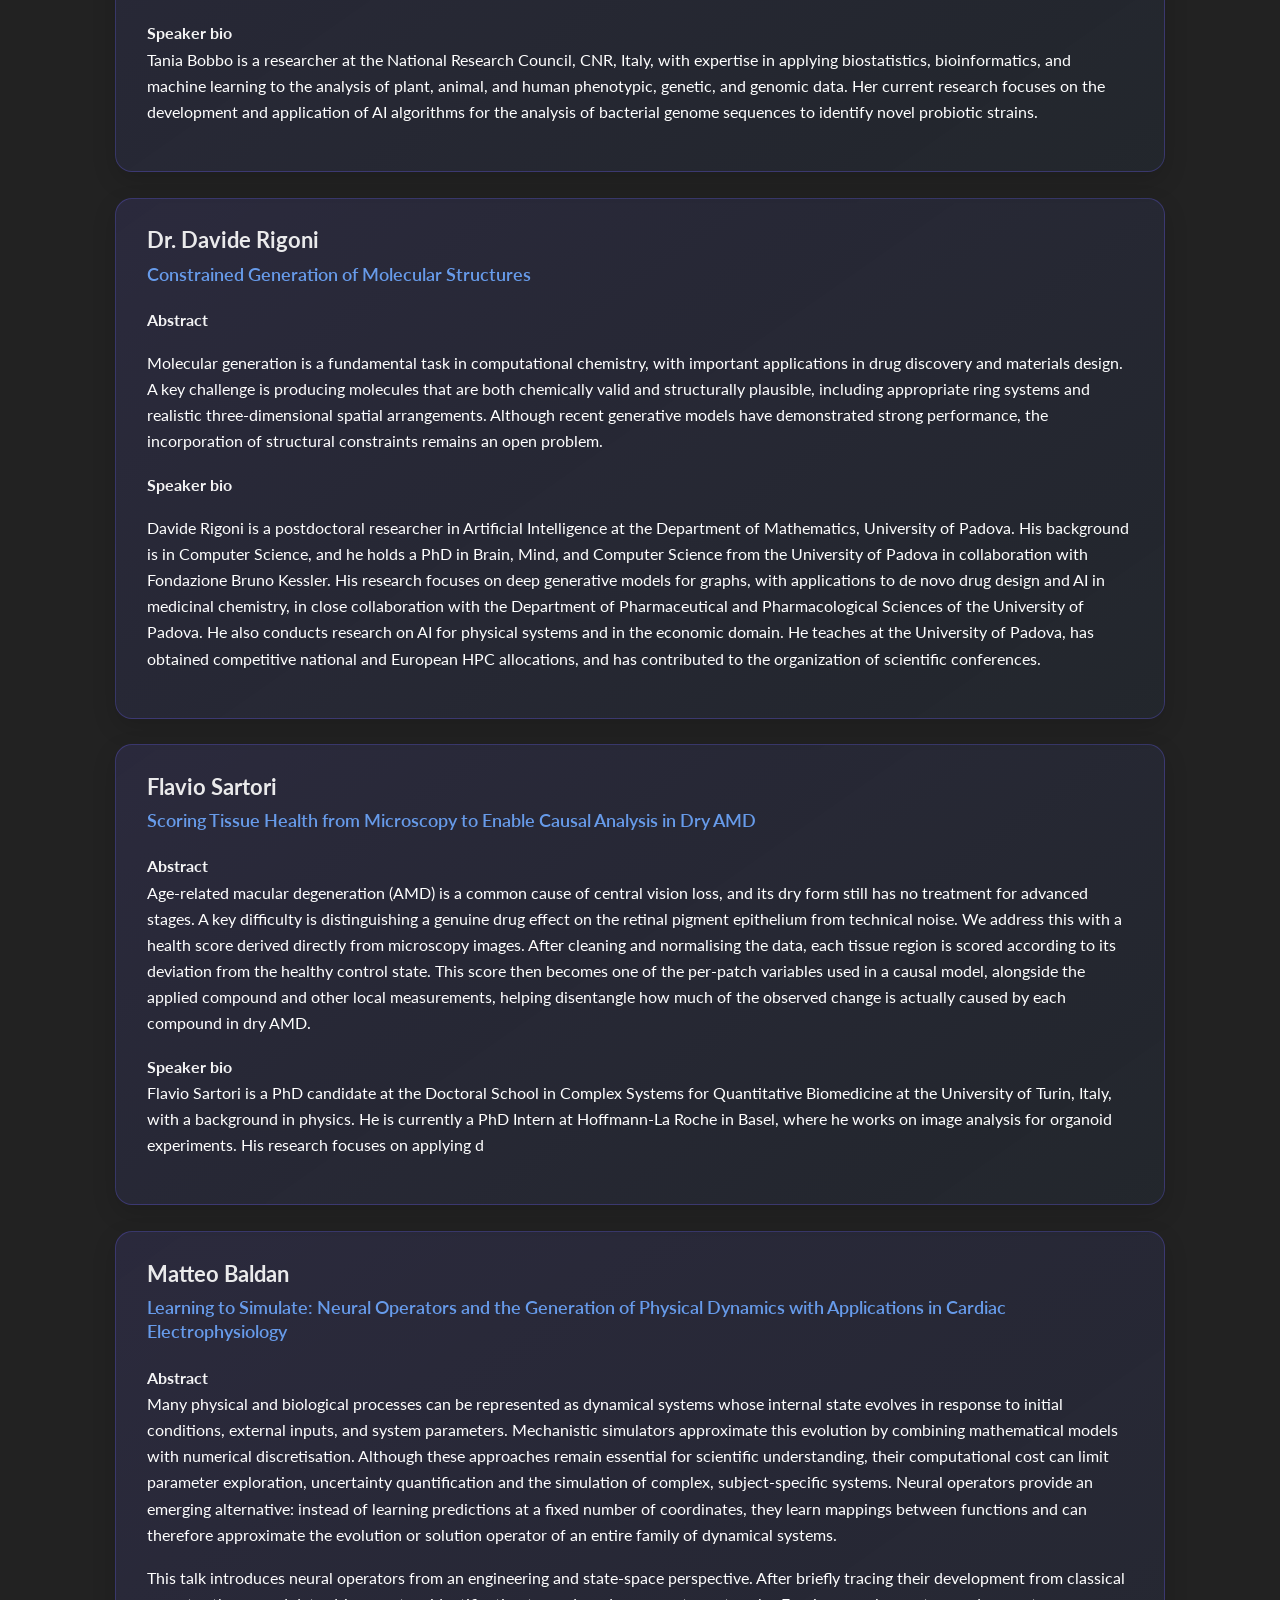
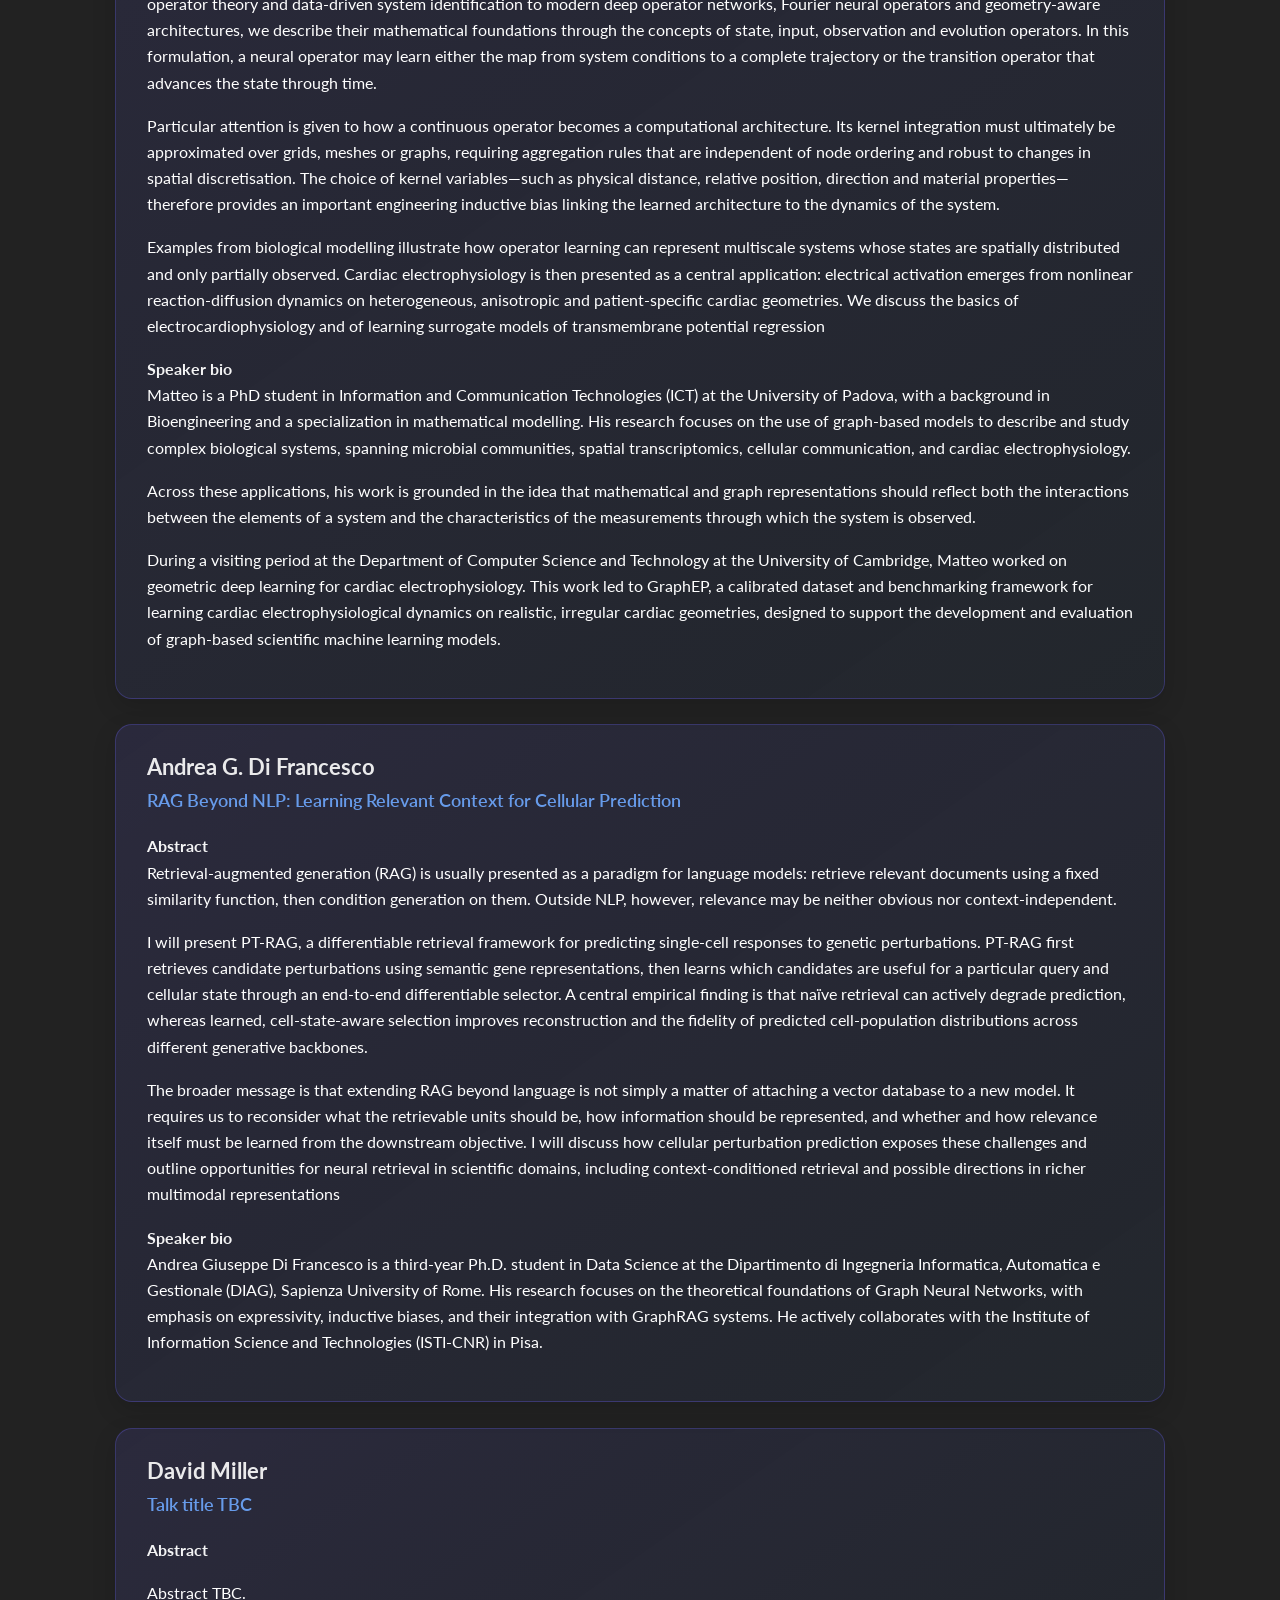
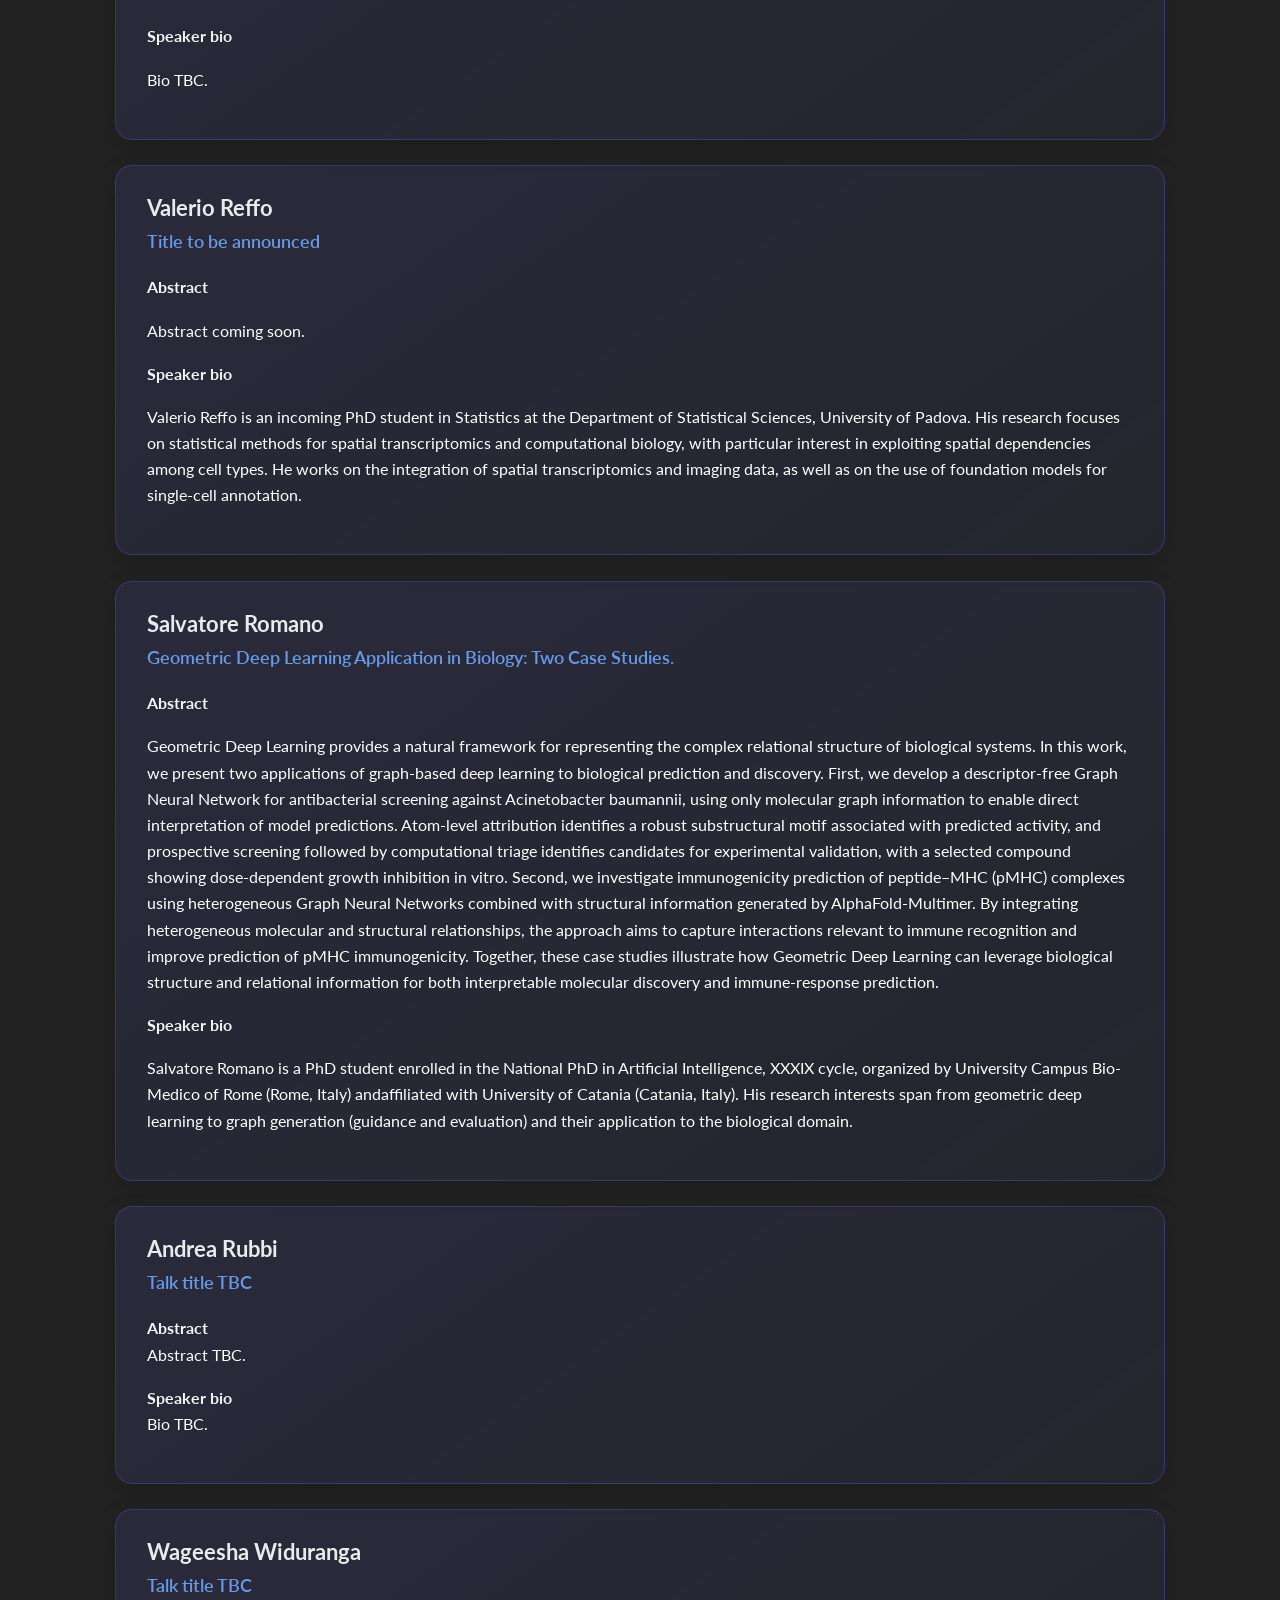
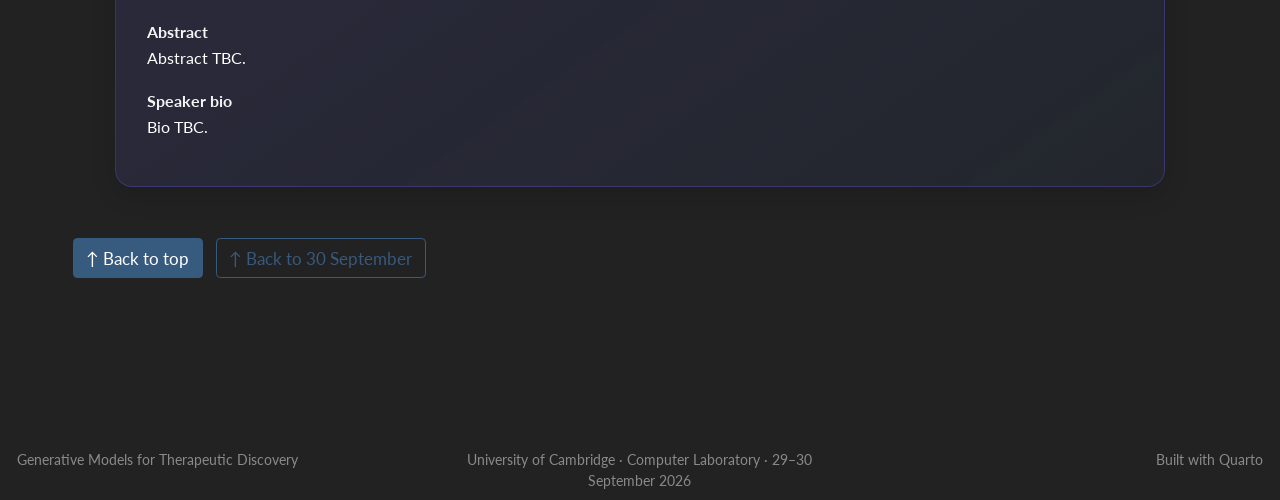
==== commit 05e3ab0e: "upd" ====
--- a/docs/abstracts.html
+++ b/docs/abstracts.html
@@ -169,20 +169,20 @@
 <div id="bonetti" class="abstract-card">
 <section id="dr.-alessandro-bonetti" class="level3">
 <h3 class="anchored" data-anchor-id="dr.-alessandro-bonetti">Dr.&nbsp;Alessandro Bonetti</h3>
-<section id="talk-title-tbc" class="level4">
-<h4 class="anchored" data-anchor-id="talk-title-tbc">Talk title TBC</h4>
-<p><strong>Abstract</strong><br>
-Abstract TBC.</p>
-<p><strong>Speaker bio</strong><br>
-Bio TBC.</p>
+<section id="turning-junk-into-gems-long-non-coding-rnas-unlock-new-therapeutic-horizons" class="level4">
+<h4 class="anchored" data-anchor-id="turning-junk-into-gems-long-non-coding-rnas-unlock-new-therapeutic-horizons">Turning Junk into Gems: Long Non-Coding RNAs Unlock New Therapeutic Horizons</h4>
+<p><strong>Abstract</strong><br>
+In this presentation, I will provide an overview of the non-coding field and outline the scientific rationale for considering non-coding elements as novel pharmacological targets. I will also discuss our current research efforts and present an example demonstrating how RNA therapeutics directed against non-coding elements can ameliorate disease phenotypes in vitro.</p>
+<p><strong>Speaker bio</strong><br>
+Dr.&nbsp;Alessandro Bonetti earned a Master’s degree in Medical Biotechnology from the University of Naples in 2001 and subsequently moved to Helsinki to pursue a PhD investigating the genetic predisposition to multiple sclerosis in Nordic populations. He then joined RIKEN Yokohama, where he studied the biological functions of long non-coding RNAs and developed technologies to assess their relevance in health and disease. He later joined AstraZeneca, leading transcriptomic studies within the Oligonucleotide Platform. In October 2022, he was appointed Principal Scientist in the department of Functional Genomics, and in 2024, he became Director, leading programmes focused on the pharmacological modulation of RNA targets.</p>
 </section>
 </section>
 </div>
 <div id="kabeshov" class="abstract-card">
 <section id="dr.-mikhail-kabeshov" class="level3">
 <h3 class="anchored" data-anchor-id="dr.-mikhail-kabeshov">Dr.&nbsp;Mikhail Kabeshov</h3>
-<section id="talk-title-tbc-1" class="level4">
-<h4 class="anchored" data-anchor-id="talk-title-tbc-1">Talk title TBC</h4>
+<section id="talk-title-tbc" class="level4">
+<h4 class="anchored" data-anchor-id="talk-title-tbc">Talk title TBC</h4>
 <p><strong>Abstract</strong><br>
 Abstract TBC.</p>
 <p><strong>Speaker bio</strong><br>
@@ -209,8 +209,8 @@
 <div id="corso" class="abstract-card">
 <section id="dr.-gabriele-corso" class="level3">
 <h3 class="anchored" data-anchor-id="dr.-gabriele-corso">Dr.&nbsp;Gabriele Corso</h3>
-<section id="talk-title-tbc-2" class="level4">
-<h4 class="anchored" data-anchor-id="talk-title-tbc-2">Talk title TBC</h4>
+<section id="talk-title-tbc-1" class="level4">
+<h4 class="anchored" data-anchor-id="talk-title-tbc-1">Talk title TBC</h4>
 <p><strong>Abstract</strong><br>
 Abstract TBC.</p>
 <p><strong>Speaker bio</strong><br>
@@ -257,8 +257,8 @@
 <div id="dong" class="abstract-card">
 <section id="dr.-tiansi-dong" class="level3">
 <h3 class="anchored" data-anchor-id="dr.-tiansi-dong">Dr.&nbsp;Tiansi Dong</h3>
-<section id="talk-title-tbc-3" class="level4">
-<h4 class="anchored" data-anchor-id="talk-title-tbc-3">Talk title TBC</h4>
+<section id="talk-title-tbc-2" class="level4">
+<h4 class="anchored" data-anchor-id="talk-title-tbc-2">Talk title TBC</h4>
 <p><strong>Abstract</strong><br>
 Abstract TBC.</p>
 <p><strong>Speaker bio</strong><br>
@@ -394,19 +394,9 @@
 <p>Particular attention is given to how a continuous operator becomes a computational architecture. Its kernel integration must ultimately be approximated over grids, meshes or graphs, requiring aggregation rules that are independent of node ordering and robust to changes in spatial discretisation. The choice of kernel variables—such as physical distance, relative position, direction and material properties—therefore provides an important engineering inductive bias linking the learned architecture to the dynamics of the system.</p>
 <p>Examples from biological modelling illustrate how operator learning can represent multiscale systems whose states are spatially distributed and only partially observed. Cardiac electrophysiology is then presented as a central application: electrical activation emerges from nonlinear reaction-diffusion dynamics on heterogeneous, anisotropic and patient-specific cardiac geometries. We discuss the basics of electrocardiophysiology and of learning surrogate models of transmembrane potential regression</p>
 <p><strong>Speaker bio</strong><br>
-Coming soon</p>
-</section>
-</section>
-</div>
-<div id="caretti" class="abstract-card">
-<section id="massimiliano-caretti" class="level3">
-<h3 class="anchored" data-anchor-id="massimiliano-caretti">Massimiliano Caretti</h3>
-<section id="title-to-be-announced" class="level4">
-<h4 class="anchored" data-anchor-id="title-to-be-announced">Title to be announced</h4>
-<p><strong>Abstract</strong><br>
-Abstract coming soon.</p>
-<p><strong>Speaker bio</strong><br>
-Massimiliano Caretti’s research focuses on artificial intelligence for molecular diagnostics and computational biology. He develops interpretable machine-learning models for vibrational spectroscopy, including FTIR and micro-Raman data, as well as single-cell and spatial omics methods to support cancer diagnosis, tumour heterogeneity characterisation and precision oncology.</p>
+Matteo is a PhD student in Information and Communication Technologies (ICT) at the University of Padova, with a background in Bioengineering and a specialization in mathematical modelling. His research focuses on the use of graph-based models to describe and study complex biological systems, spanning microbial communities, spatial transcriptomics, cellular communication, and cardiac electrophysiology.</p>
+<p>Across these applications, his work is grounded in the idea that mathematical and graph representations should reflect both the interactions between the elements of a system and the characteristics of the measurements through which the system is observed.</p>
+<p>During a visiting period at the Department of Computer Science and Technology at the University of Cambridge, Matteo worked on geometric deep learning for cardiac electrophysiology. This work led to GraphEP, a calibrated dataset and benchmarking framework for learning cardiac electrophysiological dynamics on realistic, irregular cardiac geometries, designed to support the development and evaluation of graph-based scientific machine learning models.</p>
 </section>
 </section>
 </div>
@@ -427,8 +417,8 @@
 <div id="miller" class="abstract-card">
 <section id="david-miller" class="level3">
 <h3 class="anchored" data-anchor-id="david-miller">David Miller</h3>
-<section id="talk-title-tbc-4" class="level4">
-<h4 class="anchored" data-anchor-id="talk-title-tbc-4">Talk title TBC</h4>
+<section id="talk-title-tbc-3" class="level4">
+<h4 class="anchored" data-anchor-id="talk-title-tbc-3">Talk title TBC</h4>
 <p><strong>Abstract</strong></p>
 <p>Abstract TBC.</p>
 <p><strong>Speaker bio</strong></p>
@@ -439,8 +429,8 @@
 <div id="reffo" class="abstract-card">
 <section id="valerio-reffo" class="level3">
 <h3 class="anchored" data-anchor-id="valerio-reffo">Valerio Reffo</h3>
-<section id="title-to-be-announced-1" class="level4">
-<h4 class="anchored" data-anchor-id="title-to-be-announced-1">Title to be announced</h4>
+<section id="title-to-be-announced" class="level4">
+<h4 class="anchored" data-anchor-id="title-to-be-announced">Title to be announced</h4>
 <p><strong>Abstract</strong></p>
 <p>Abstract coming soon.</p>
 <p><strong>Speaker bio</strong></p>
@@ -463,8 +453,8 @@
 <div id="rubbi" class="abstract-card">
 <section id="andrea-rubbi" class="level3">
 <h3 class="anchored" data-anchor-id="andrea-rubbi">Andrea Rubbi</h3>
-<section id="talk-title-tbc-5" class="level4">
-<h4 class="anchored" data-anchor-id="talk-title-tbc-5">Talk title TBC</h4>
+<section id="talk-title-tbc-4" class="level4">
+<h4 class="anchored" data-anchor-id="talk-title-tbc-4">Talk title TBC</h4>
 <p><strong>Abstract</strong><br>
 Abstract TBC.</p>
 <p><strong>Speaker bio</strong><br>
@@ -475,8 +465,8 @@
 <div id="widuranga" class="abstract-card">
 <section id="wageesha-widuranga" class="level3">
 <h3 class="anchored" data-anchor-id="wageesha-widuranga">Wageesha Widuranga</h3>
-<section id="talk-title-tbc-6" class="level4">
-<h4 class="anchored" data-anchor-id="talk-title-tbc-6">Talk title TBC</h4>
+<section id="talk-title-tbc-5" class="level4">
+<h4 class="anchored" data-anchor-id="talk-title-tbc-5">Talk title TBC</h4>
 <p><strong>Abstract</strong><br>
 Abstract TBC.</p>
 <p><strong>Speaker bio</strong><br>
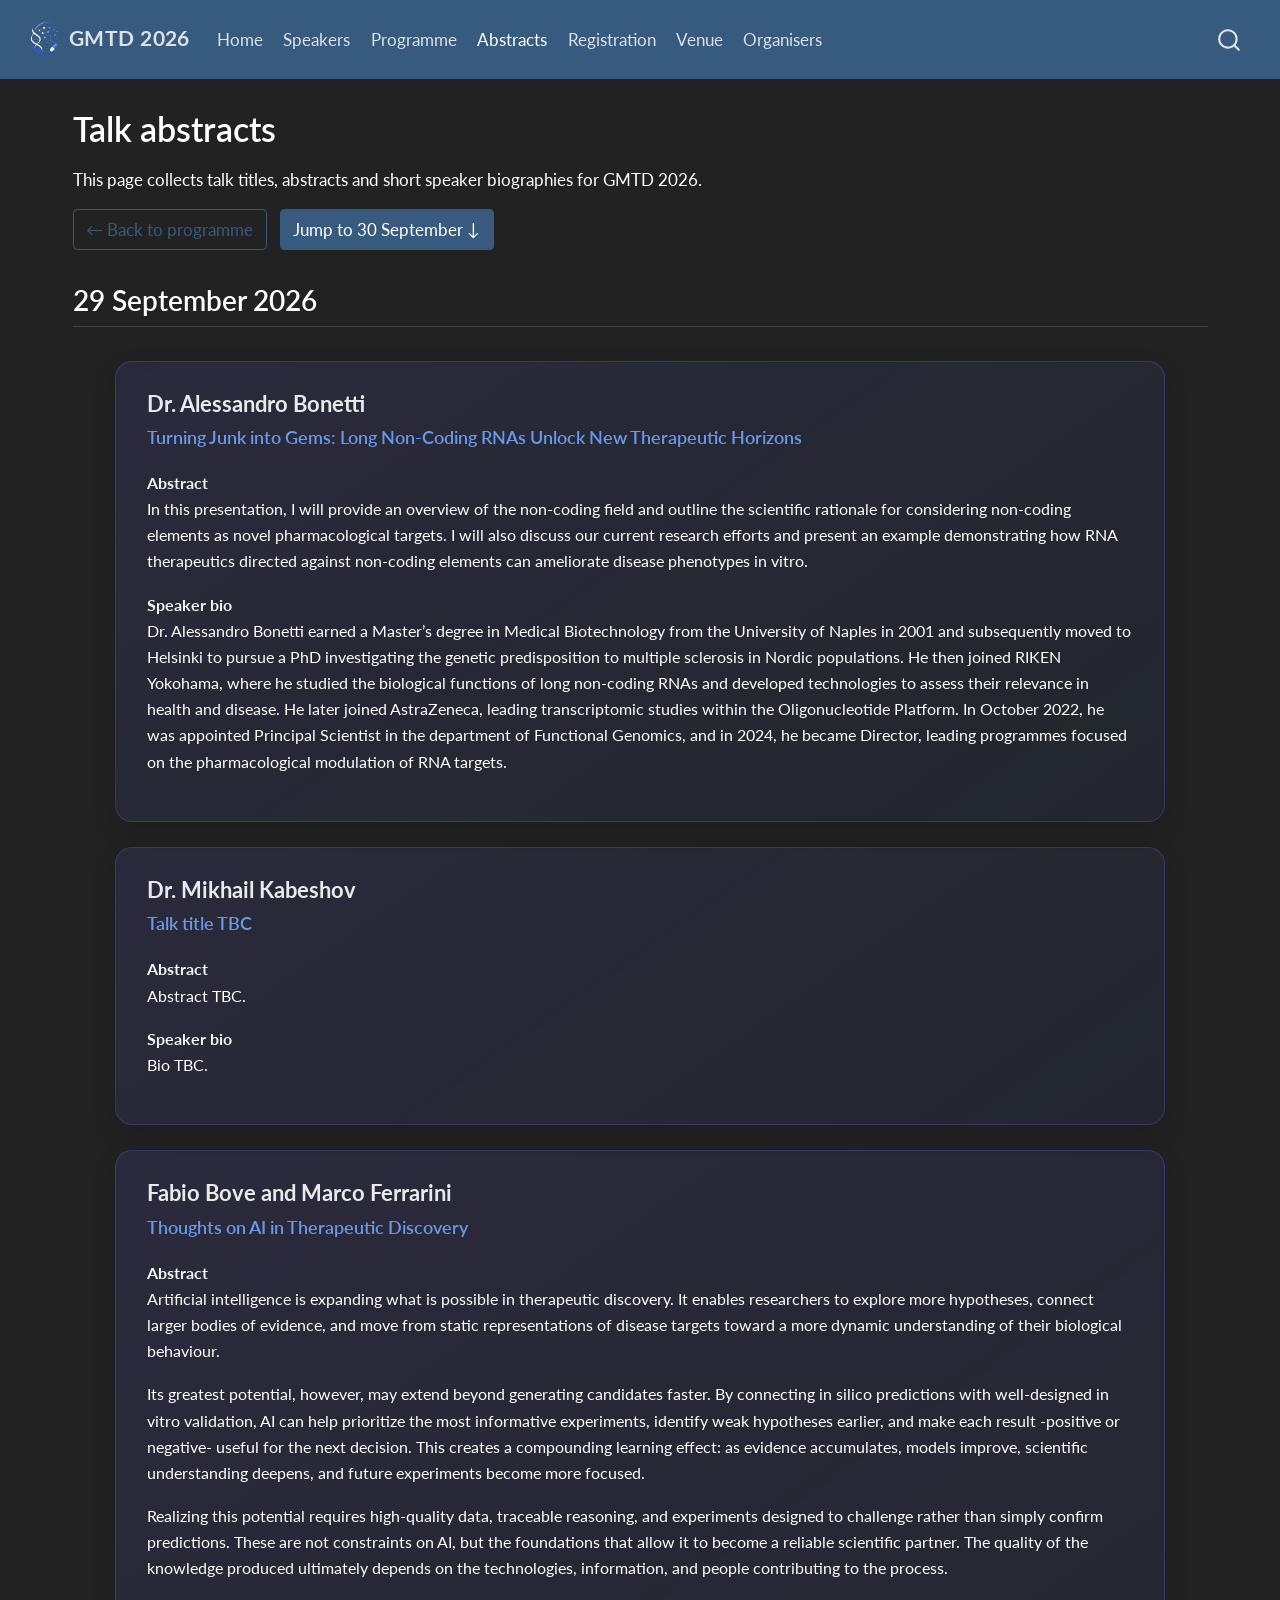
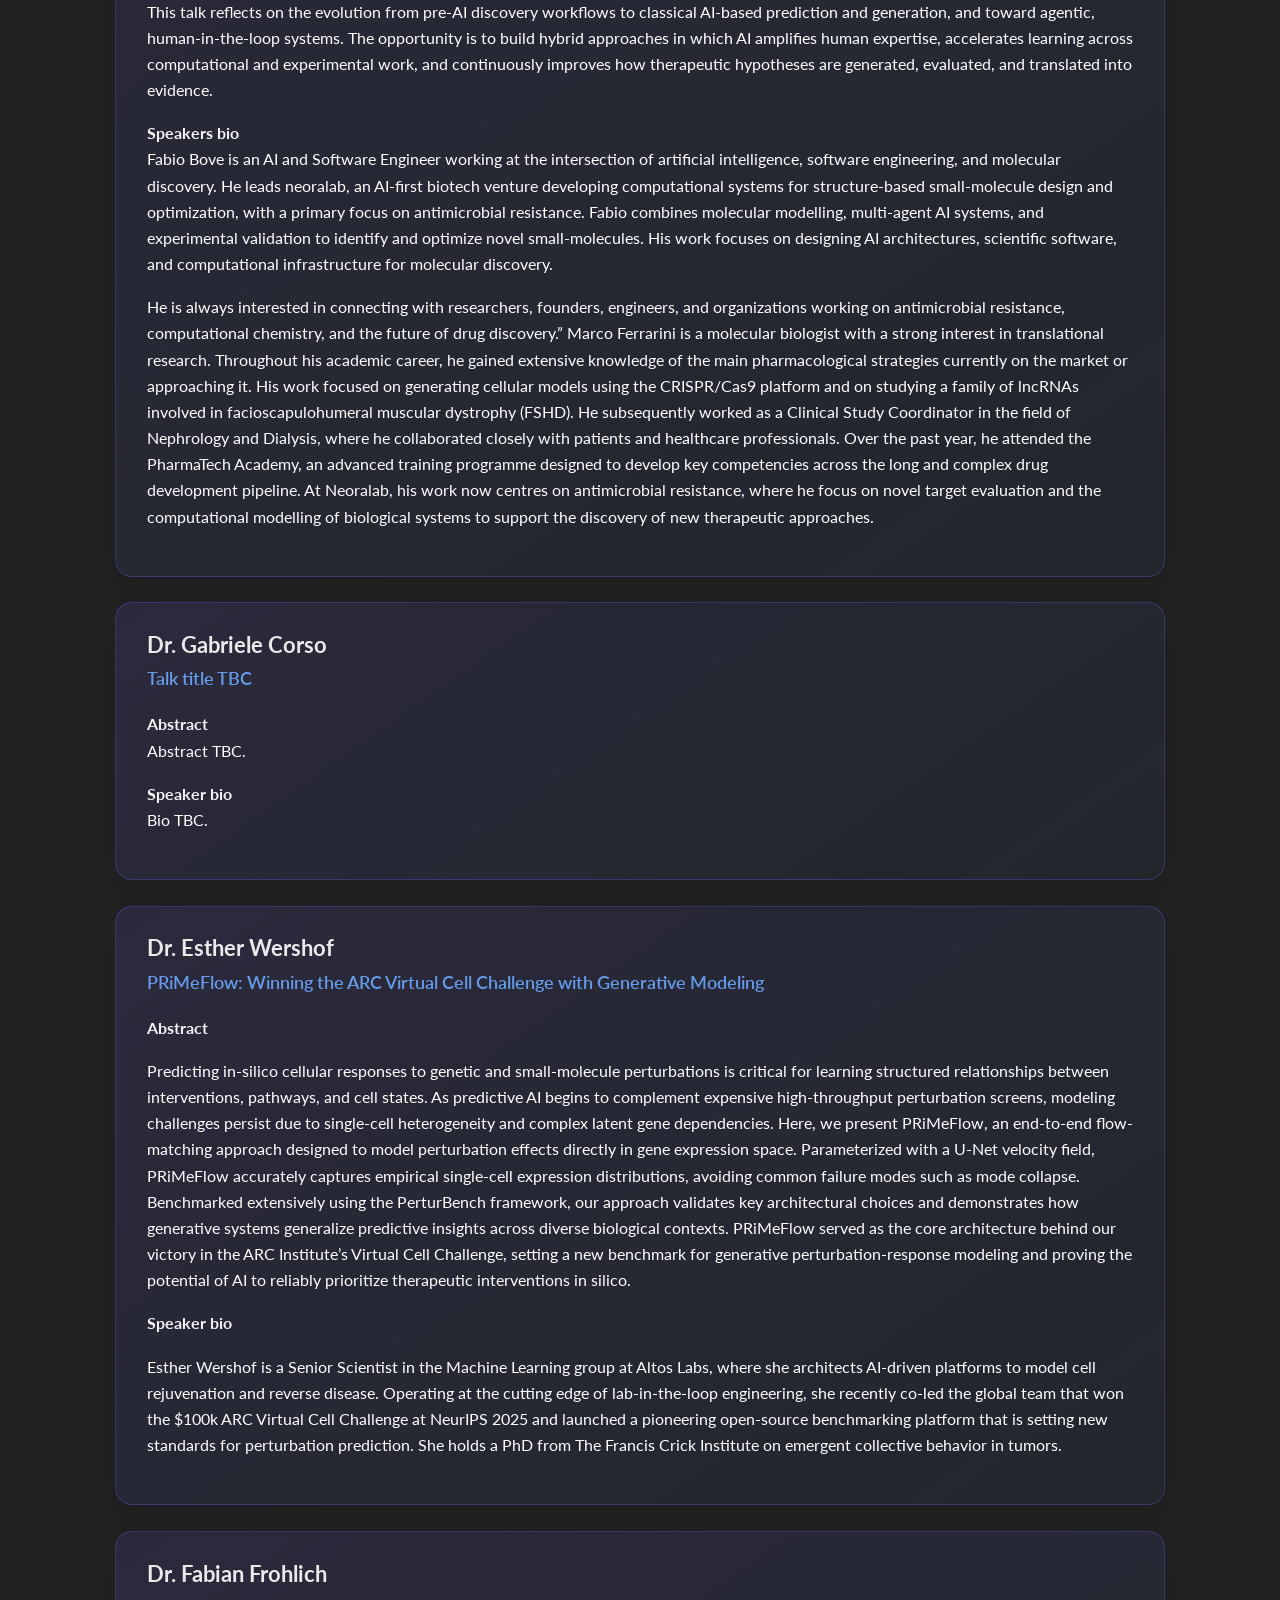
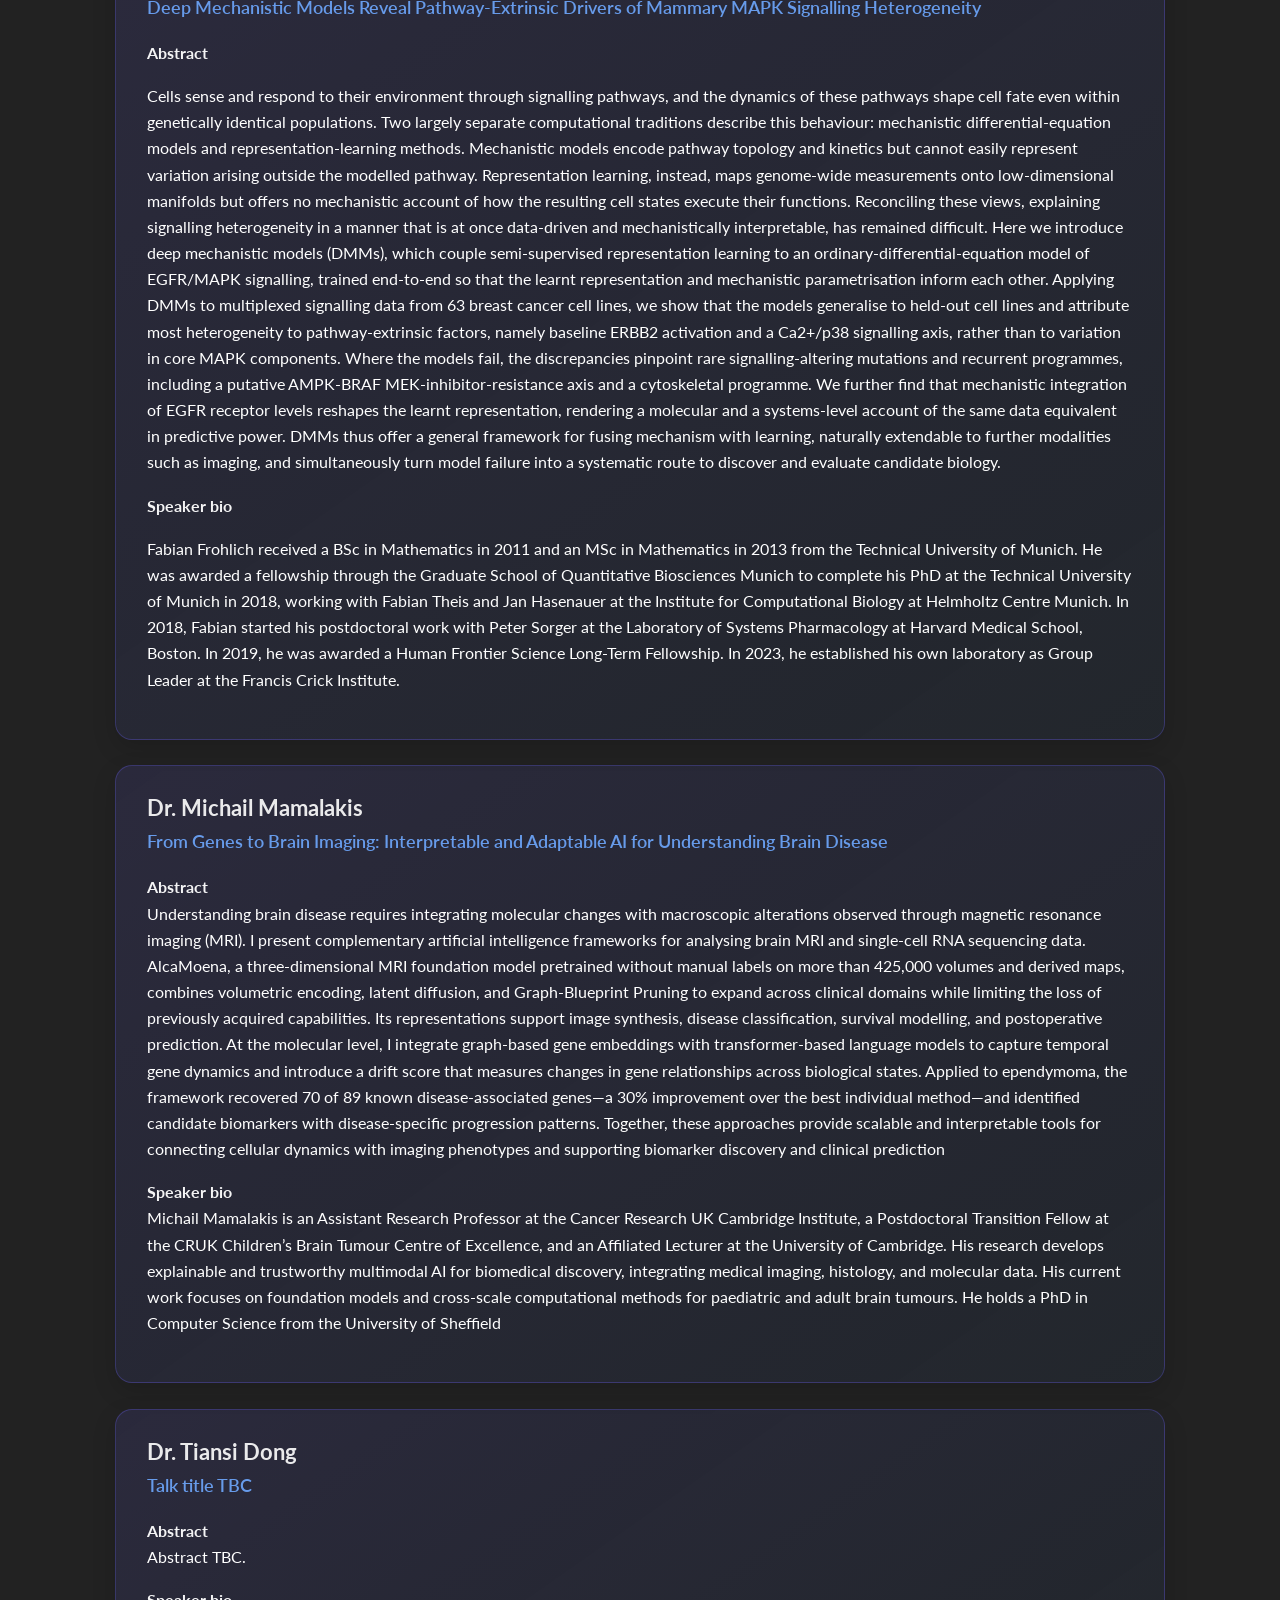
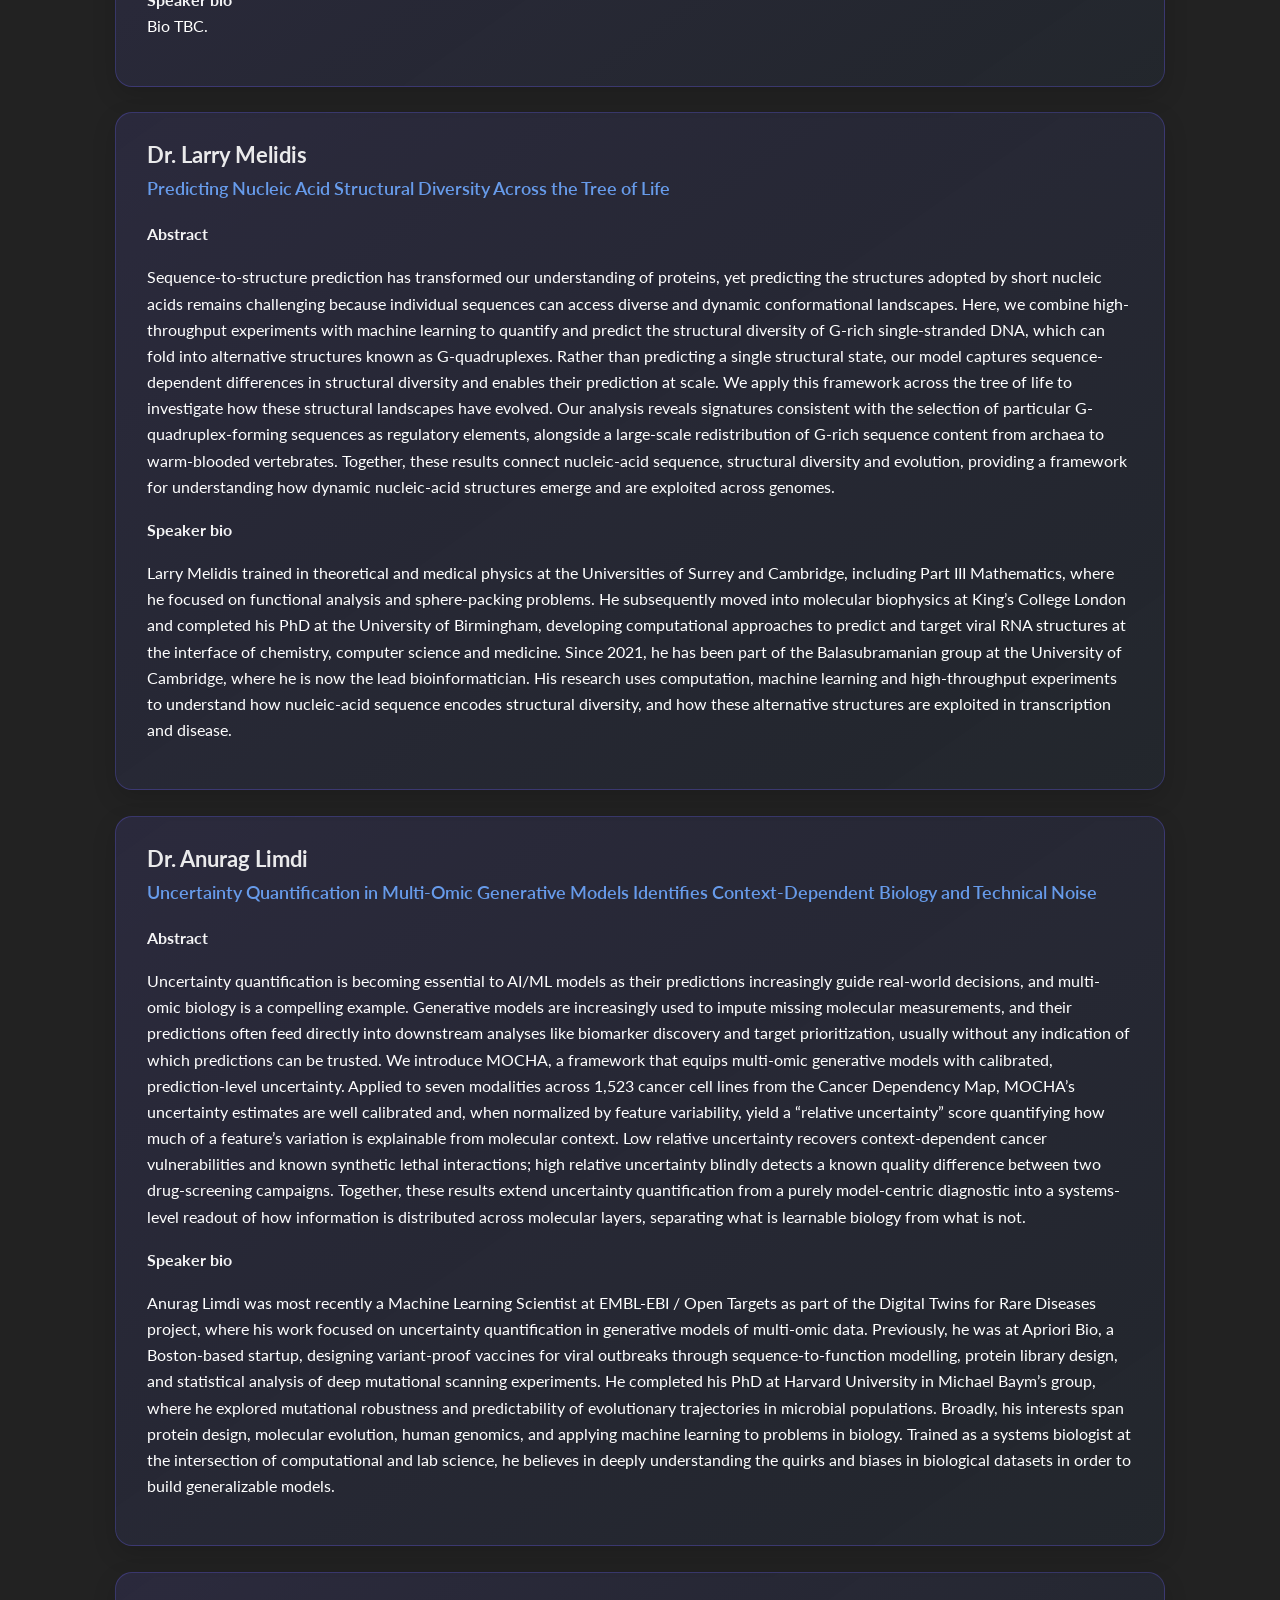
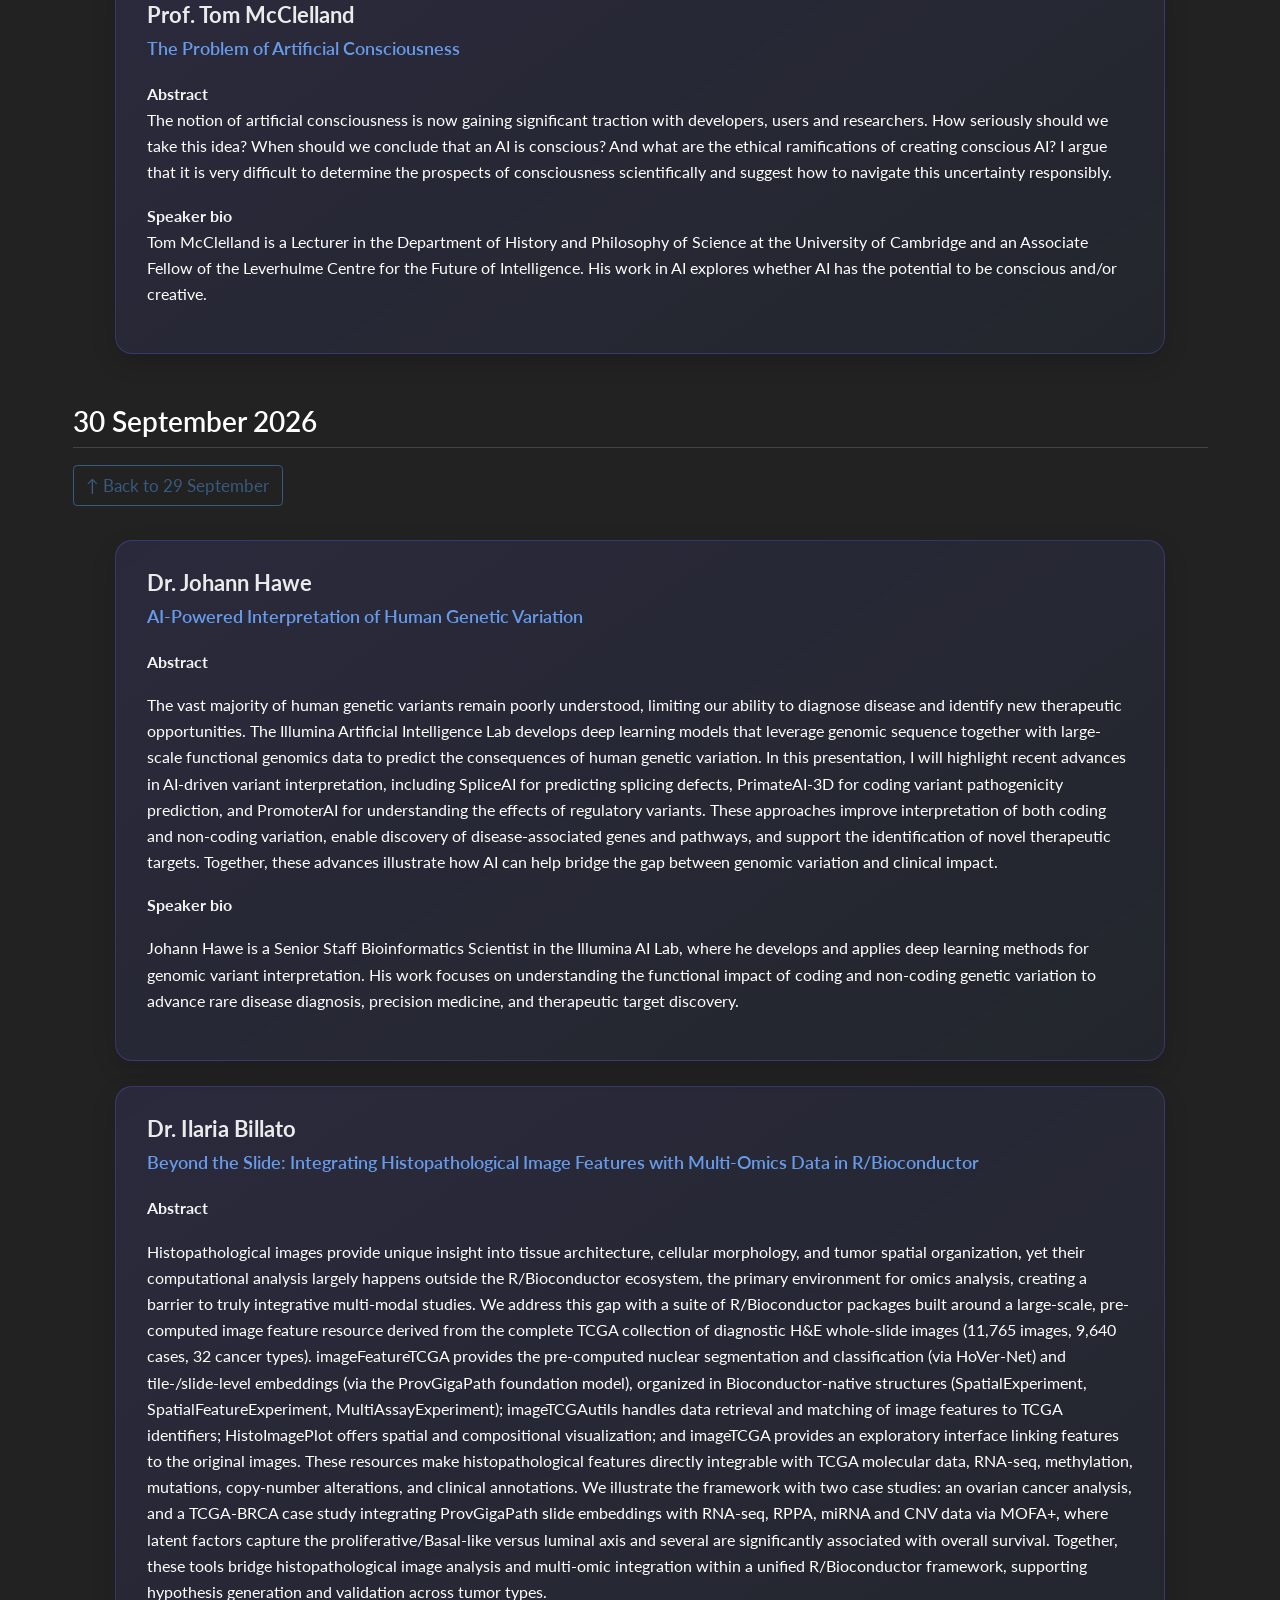
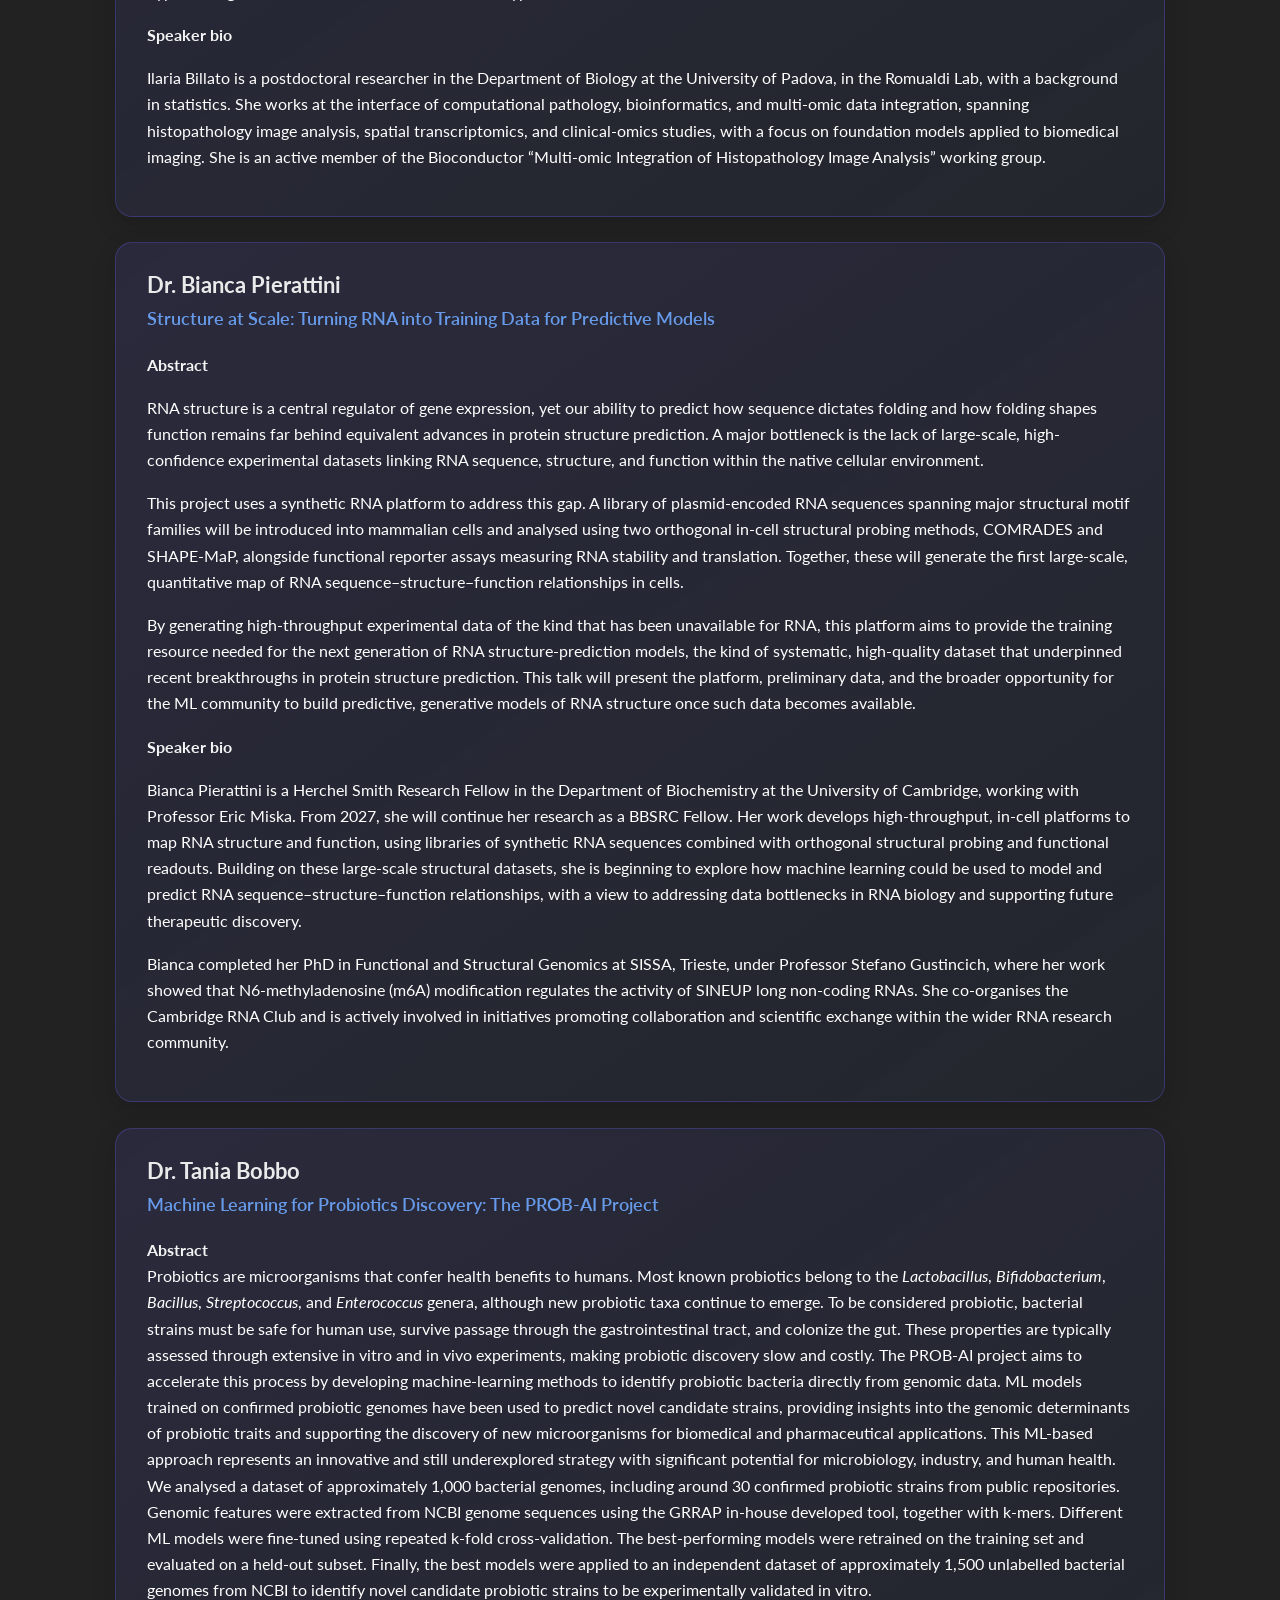
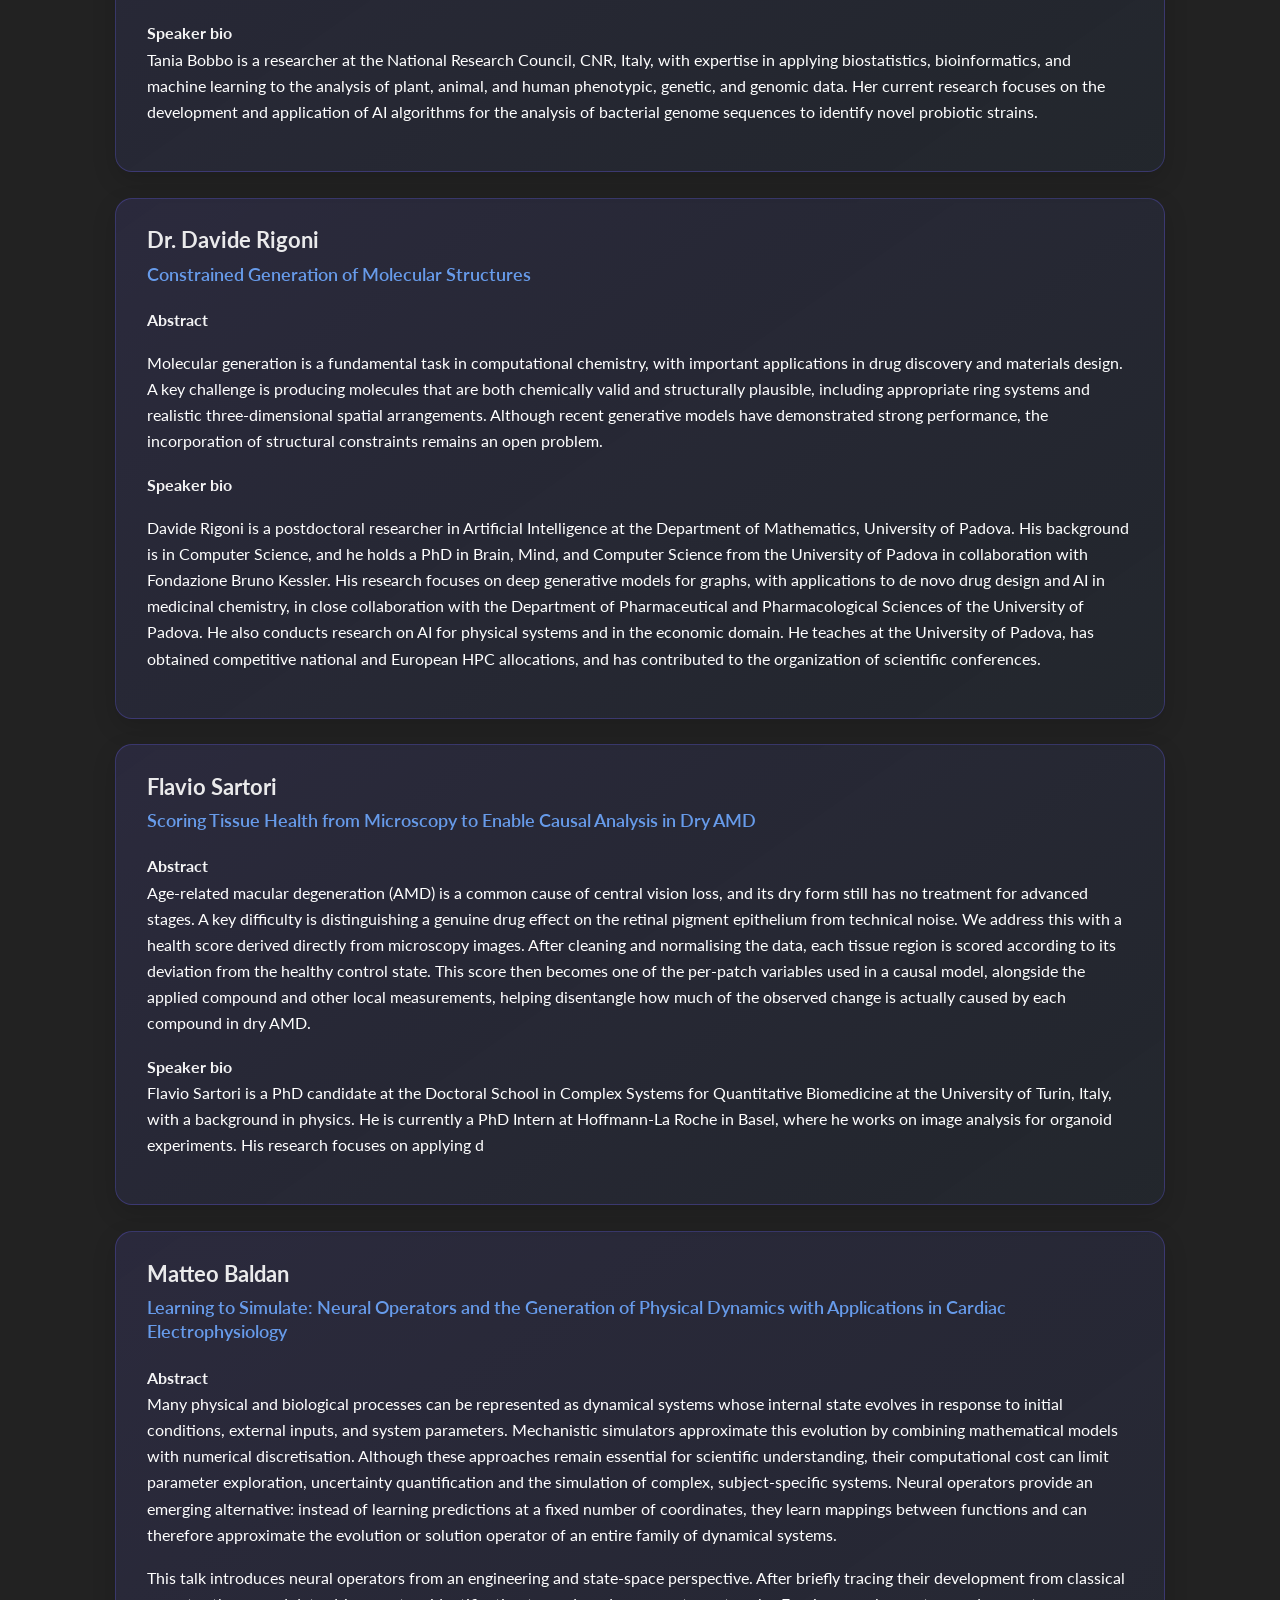
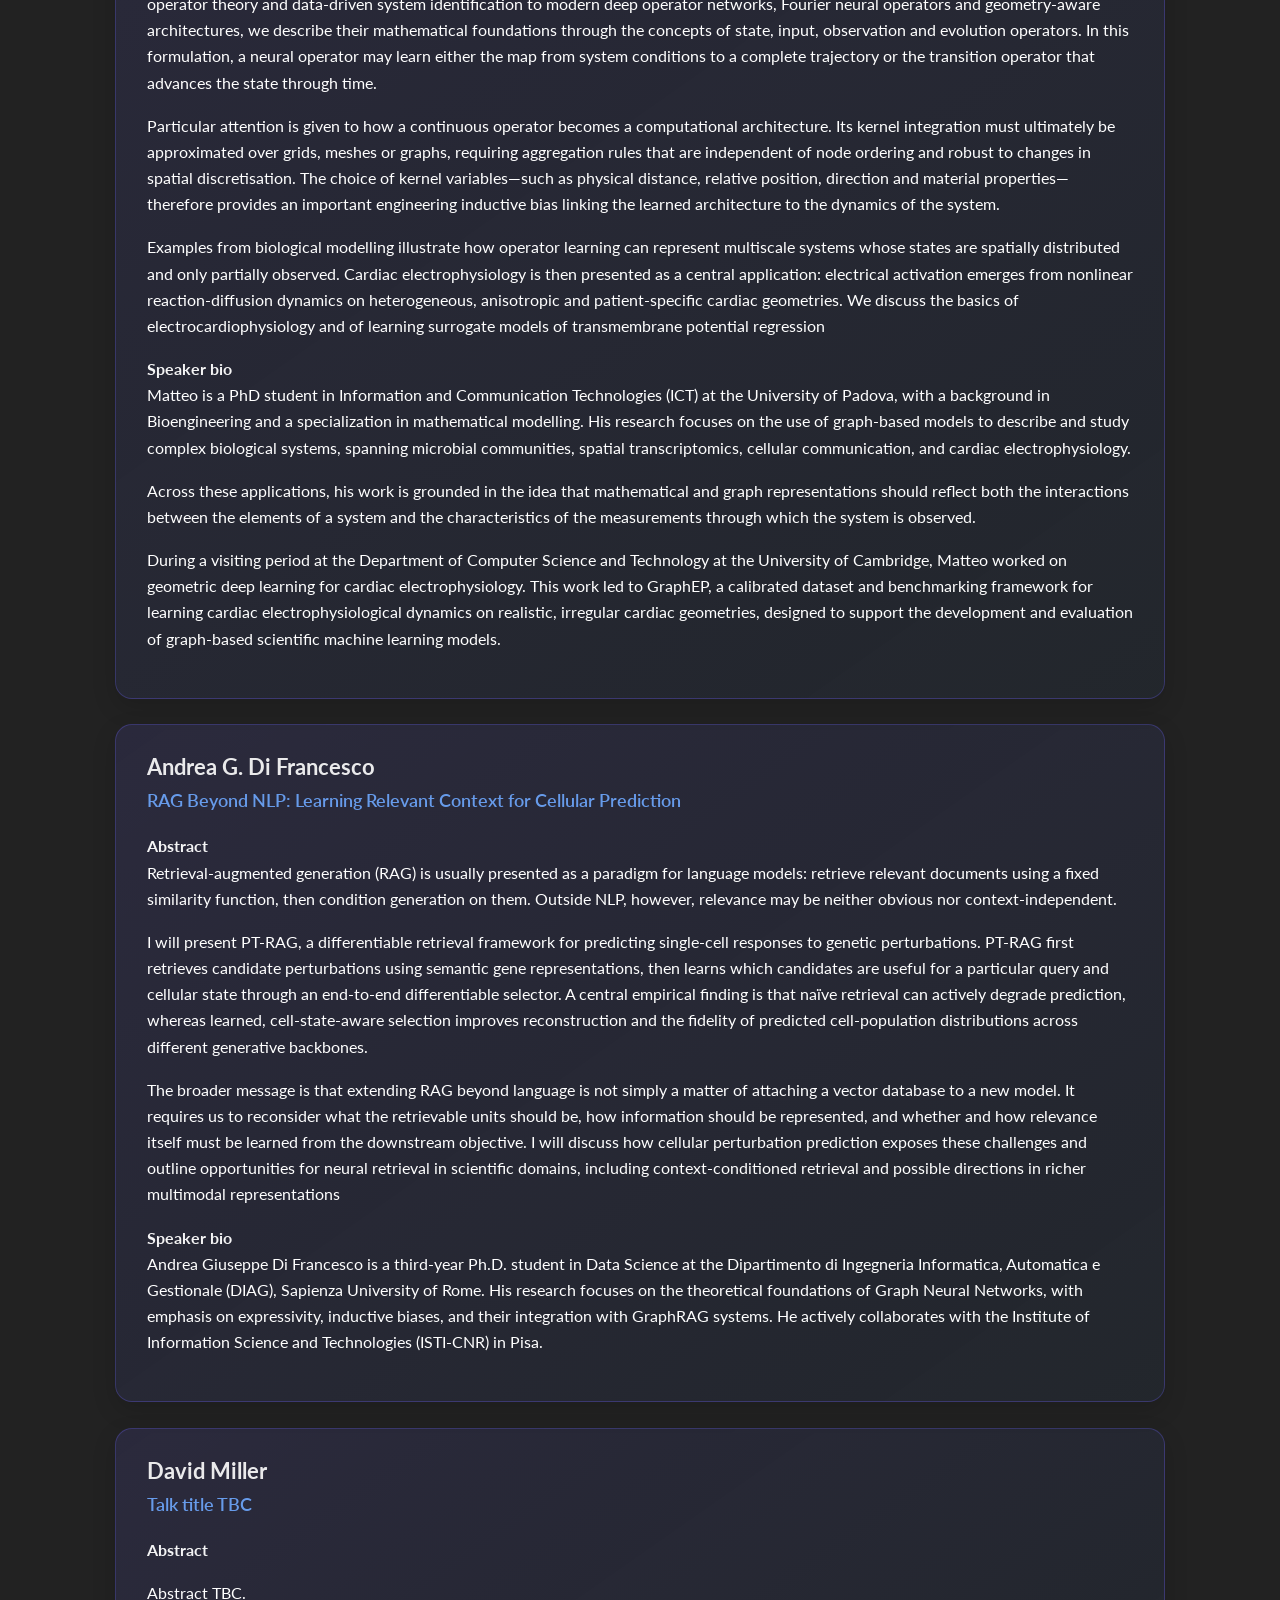
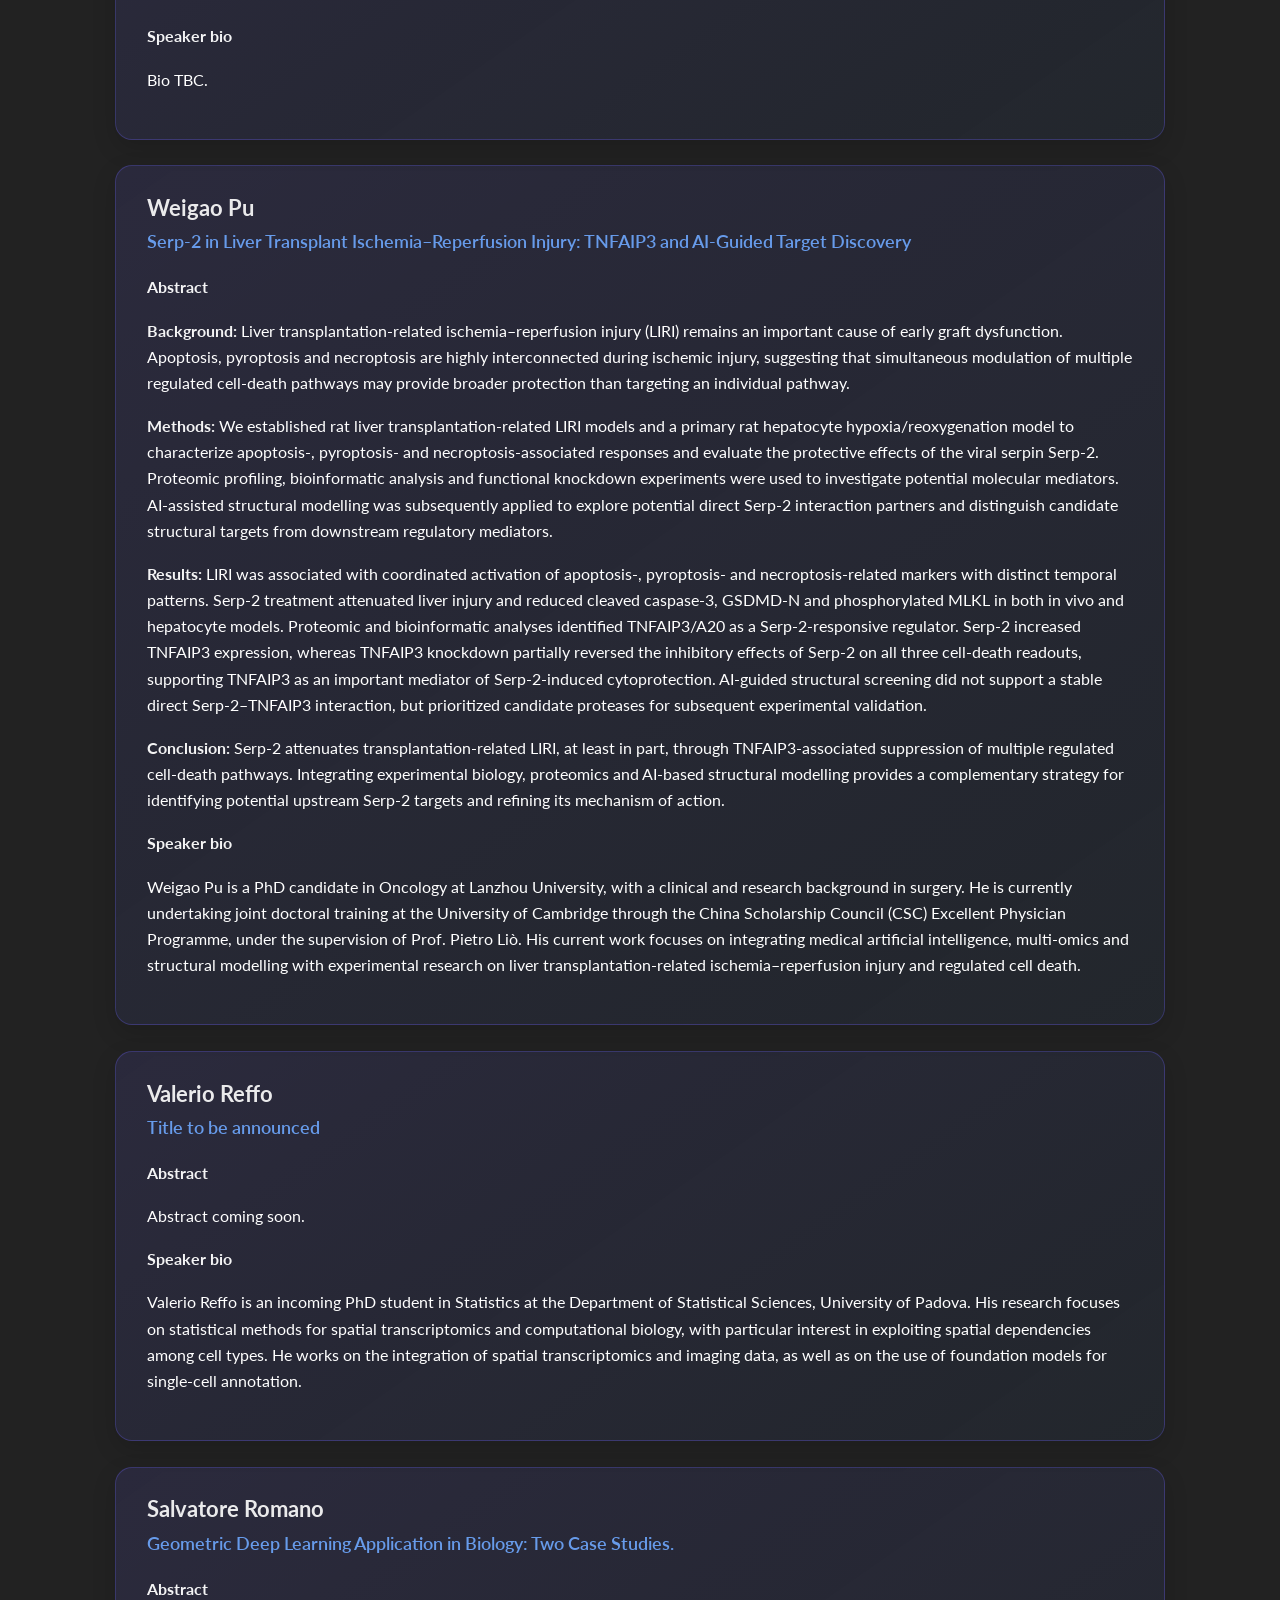
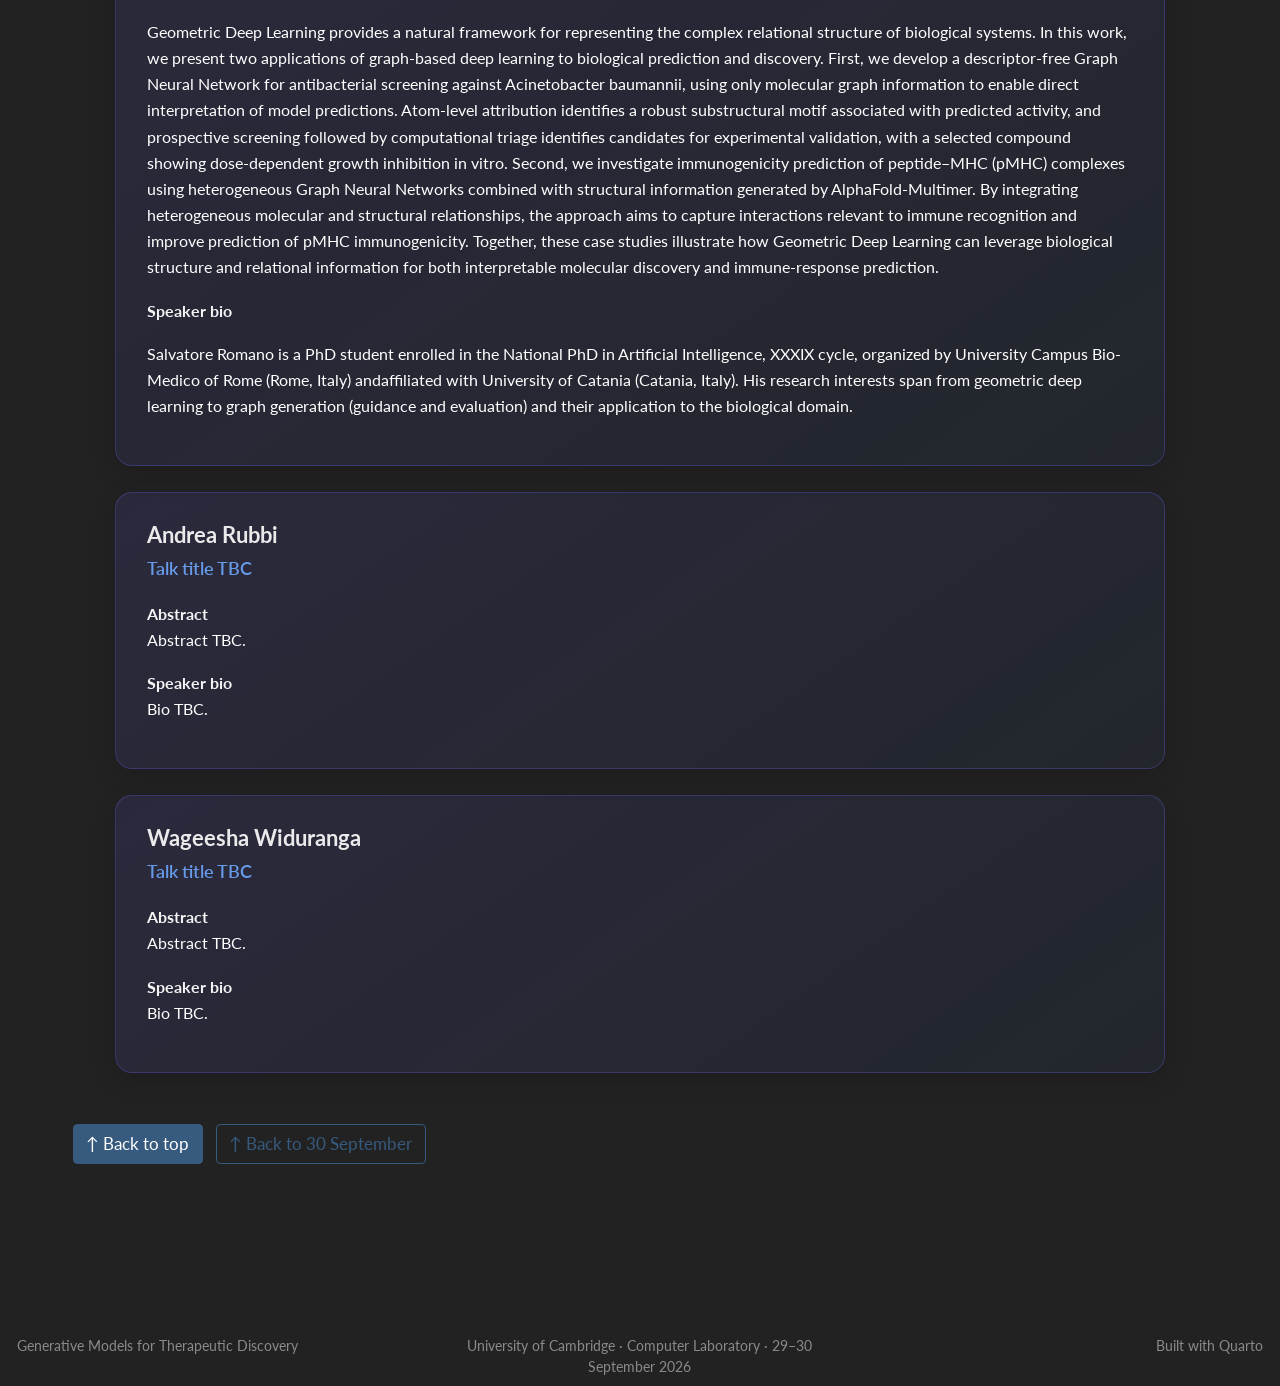
==== commit d3d1f80d: "upd" ====
--- a/docs/abstracts.html
+++ b/docs/abstracts.html
@@ -423,6 +423,21 @@
 <p>Abstract TBC.</p>
 <p><strong>Speaker bio</strong></p>
 <p>Bio TBC.</p>
+</section>
+</section>
+</div>
+<div id="pu" class="abstract-card">
+<section id="weigao-pu" class="level3">
+<h3 class="anchored" data-anchor-id="weigao-pu">Weigao Pu</h3>
+<section id="serp-2-in-liver-transplant-ischemiareperfusion-injury-tnfaip3-and-ai-guided-target-discovery" class="level4">
+<h4 class="anchored" data-anchor-id="serp-2-in-liver-transplant-ischemiareperfusion-injury-tnfaip3-and-ai-guided-target-discovery">Serp-2 in Liver Transplant Ischemia–Reperfusion Injury: TNFAIP3 and AI-Guided Target Discovery</h4>
+<p><strong>Abstract</strong></p>
+<p><strong>Background:</strong> Liver transplantation-related ischemia–reperfusion injury (LIRI) remains an important cause of early graft dysfunction. Apoptosis, pyroptosis and necroptosis are highly interconnected during ischemic injury, suggesting that simultaneous modulation of multiple regulated cell-death pathways may provide broader protection than targeting an individual pathway.</p>
+<p><strong>Methods:</strong> We established rat liver transplantation-related LIRI models and a primary rat hepatocyte hypoxia/reoxygenation model to characterize apoptosis-, pyroptosis- and necroptosis-associated responses and evaluate the protective effects of the viral serpin Serp-2. Proteomic profiling, bioinformatic analysis and functional knockdown experiments were used to investigate potential molecular mediators. AI-assisted structural modelling was subsequently applied to explore potential direct Serp-2 interaction partners and distinguish candidate structural targets from downstream regulatory mediators.</p>
+<p><strong>Results:</strong> LIRI was associated with coordinated activation of apoptosis-, pyroptosis- and necroptosis-related markers with distinct temporal patterns. Serp-2 treatment attenuated liver injury and reduced cleaved caspase-3, GSDMD-N and phosphorylated MLKL in both in vivo and hepatocyte models. Proteomic and bioinformatic analyses identified TNFAIP3/A20 as a Serp-2-responsive regulator. Serp-2 increased TNFAIP3 expression, whereas TNFAIP3 knockdown partially reversed the inhibitory effects of Serp-2 on all three cell-death readouts, supporting TNFAIP3 as an important mediator of Serp-2-induced cytoprotection. AI-guided structural screening did not support a stable direct Serp-2–TNFAIP3 interaction, but prioritized candidate proteases for subsequent experimental validation.</p>
+<p><strong>Conclusion:</strong> Serp-2 attenuates transplantation-related LIRI, at least in part, through TNFAIP3-associated suppression of multiple regulated cell-death pathways. Integrating experimental biology, proteomics and AI-based structural modelling provides a complementary strategy for identifying potential upstream Serp-2 targets and refining its mechanism of action.</p>
+<p><strong>Speaker bio</strong></p>
+<p>Weigao Pu is a PhD candidate in Oncology at Lanzhou University, with a clinical and research background in surgery. He is currently undertaking joint doctoral training at the University of Cambridge through the China Scholarship Council (CSC) Excellent Physician Programme, under the supervision of Prof.&nbsp;Pietro Liò. His current work focuses on integrating medical artificial intelligence, multi-omics and structural modelling with experimental research on liver transplantation-related ischemia–reperfusion injury and regulated cell death.</p>
 </section>
 </section>
 </div>
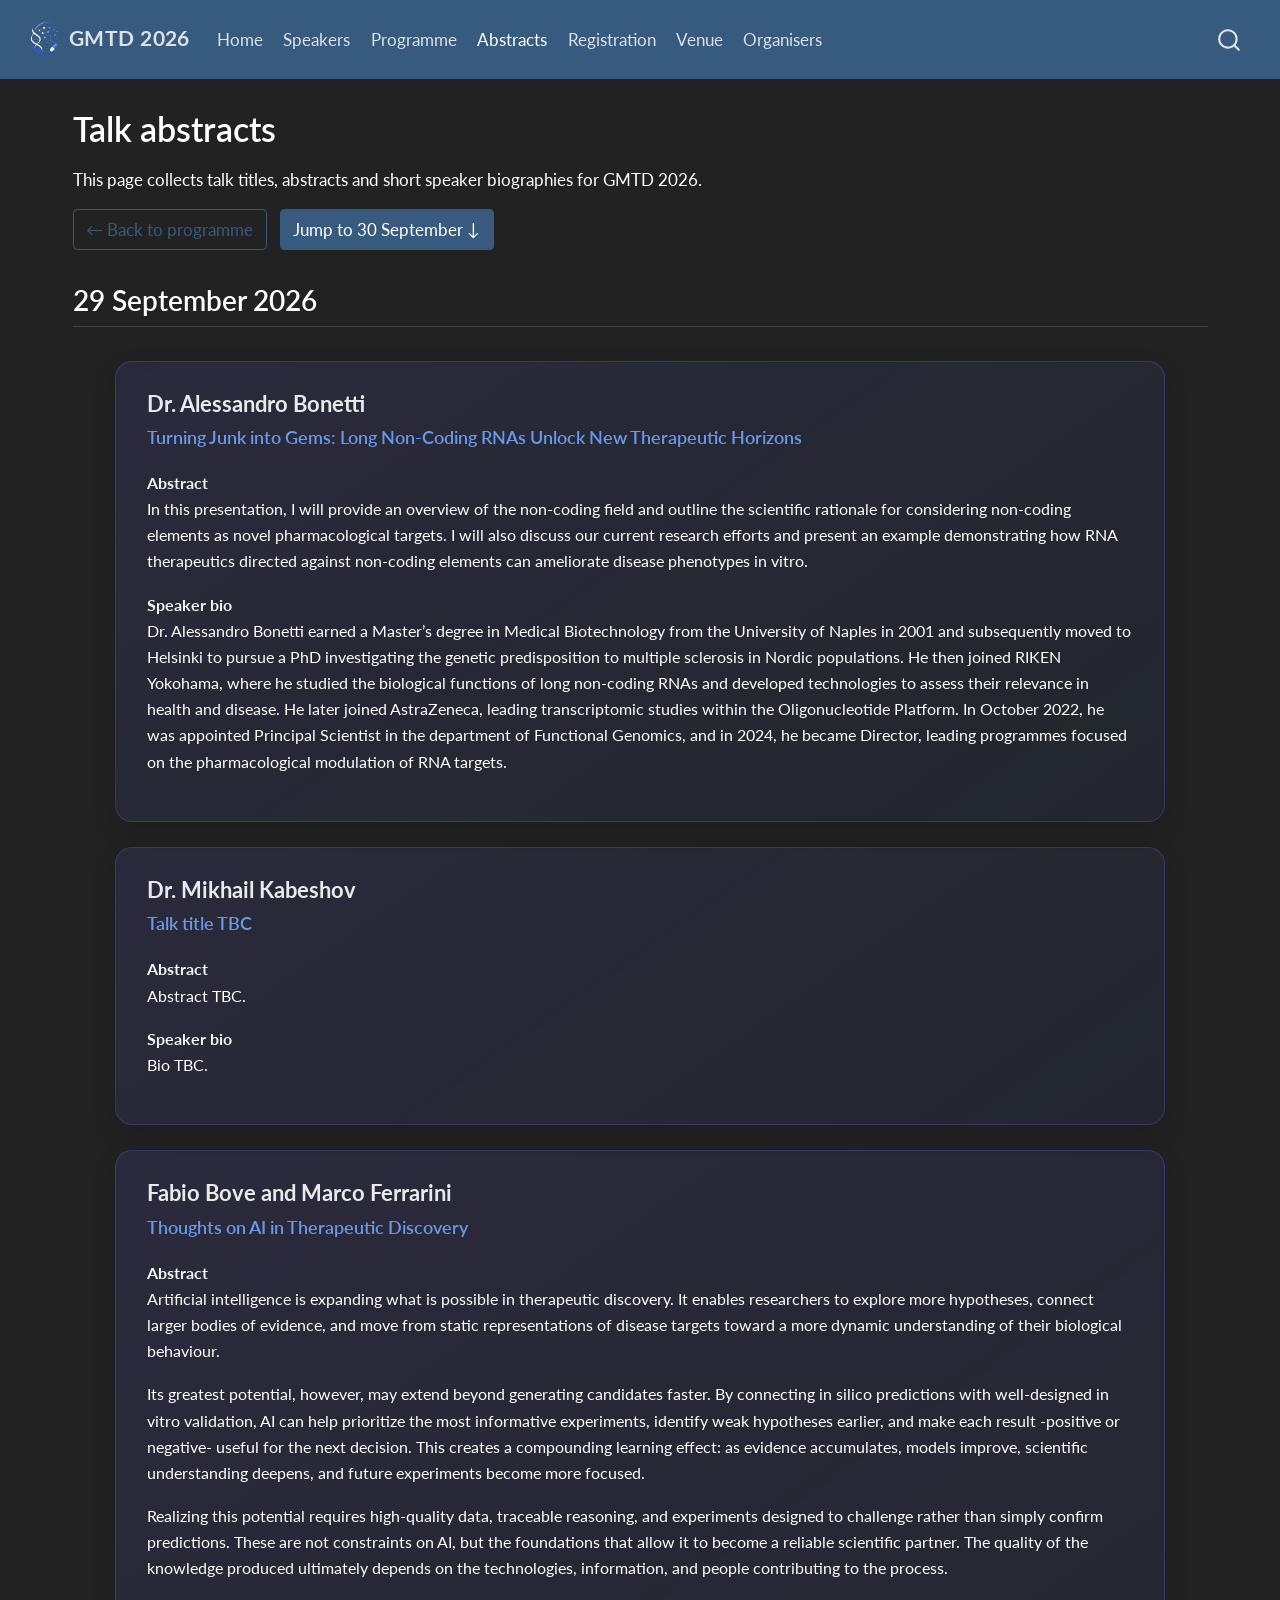
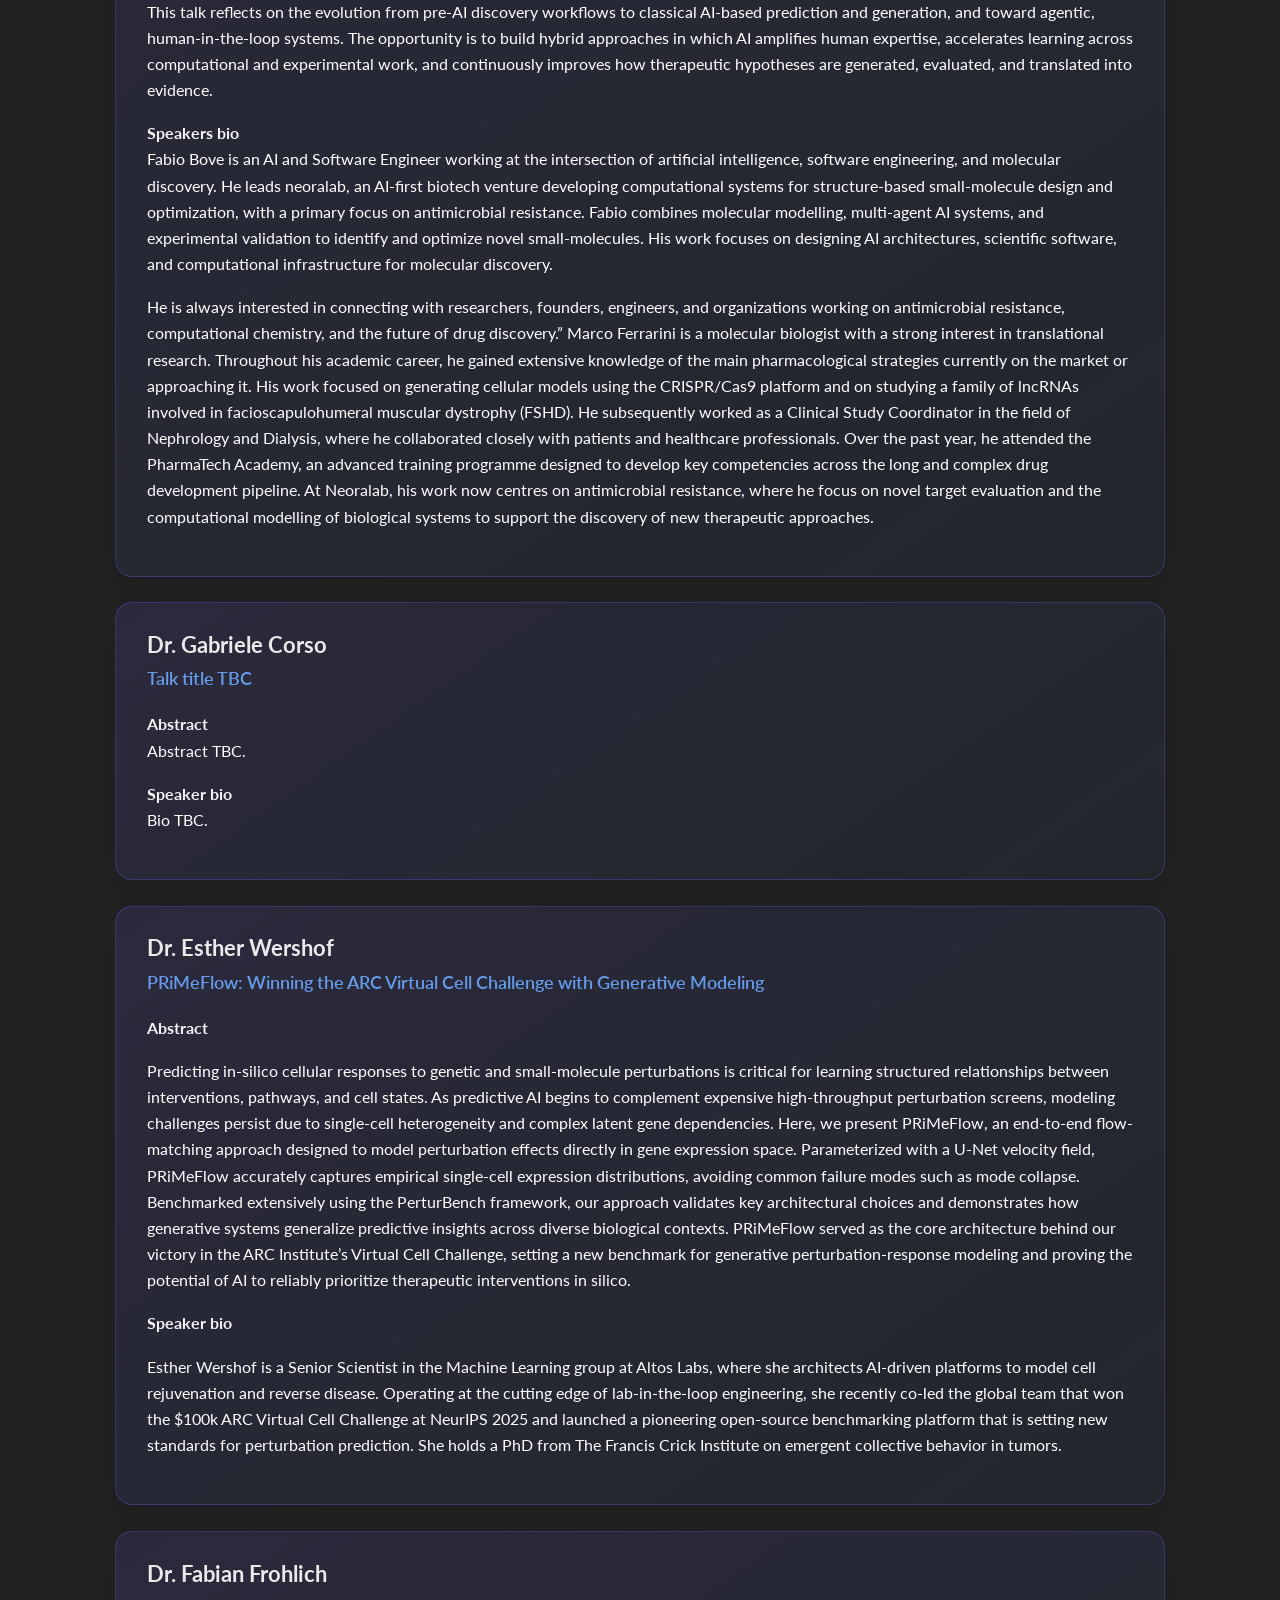
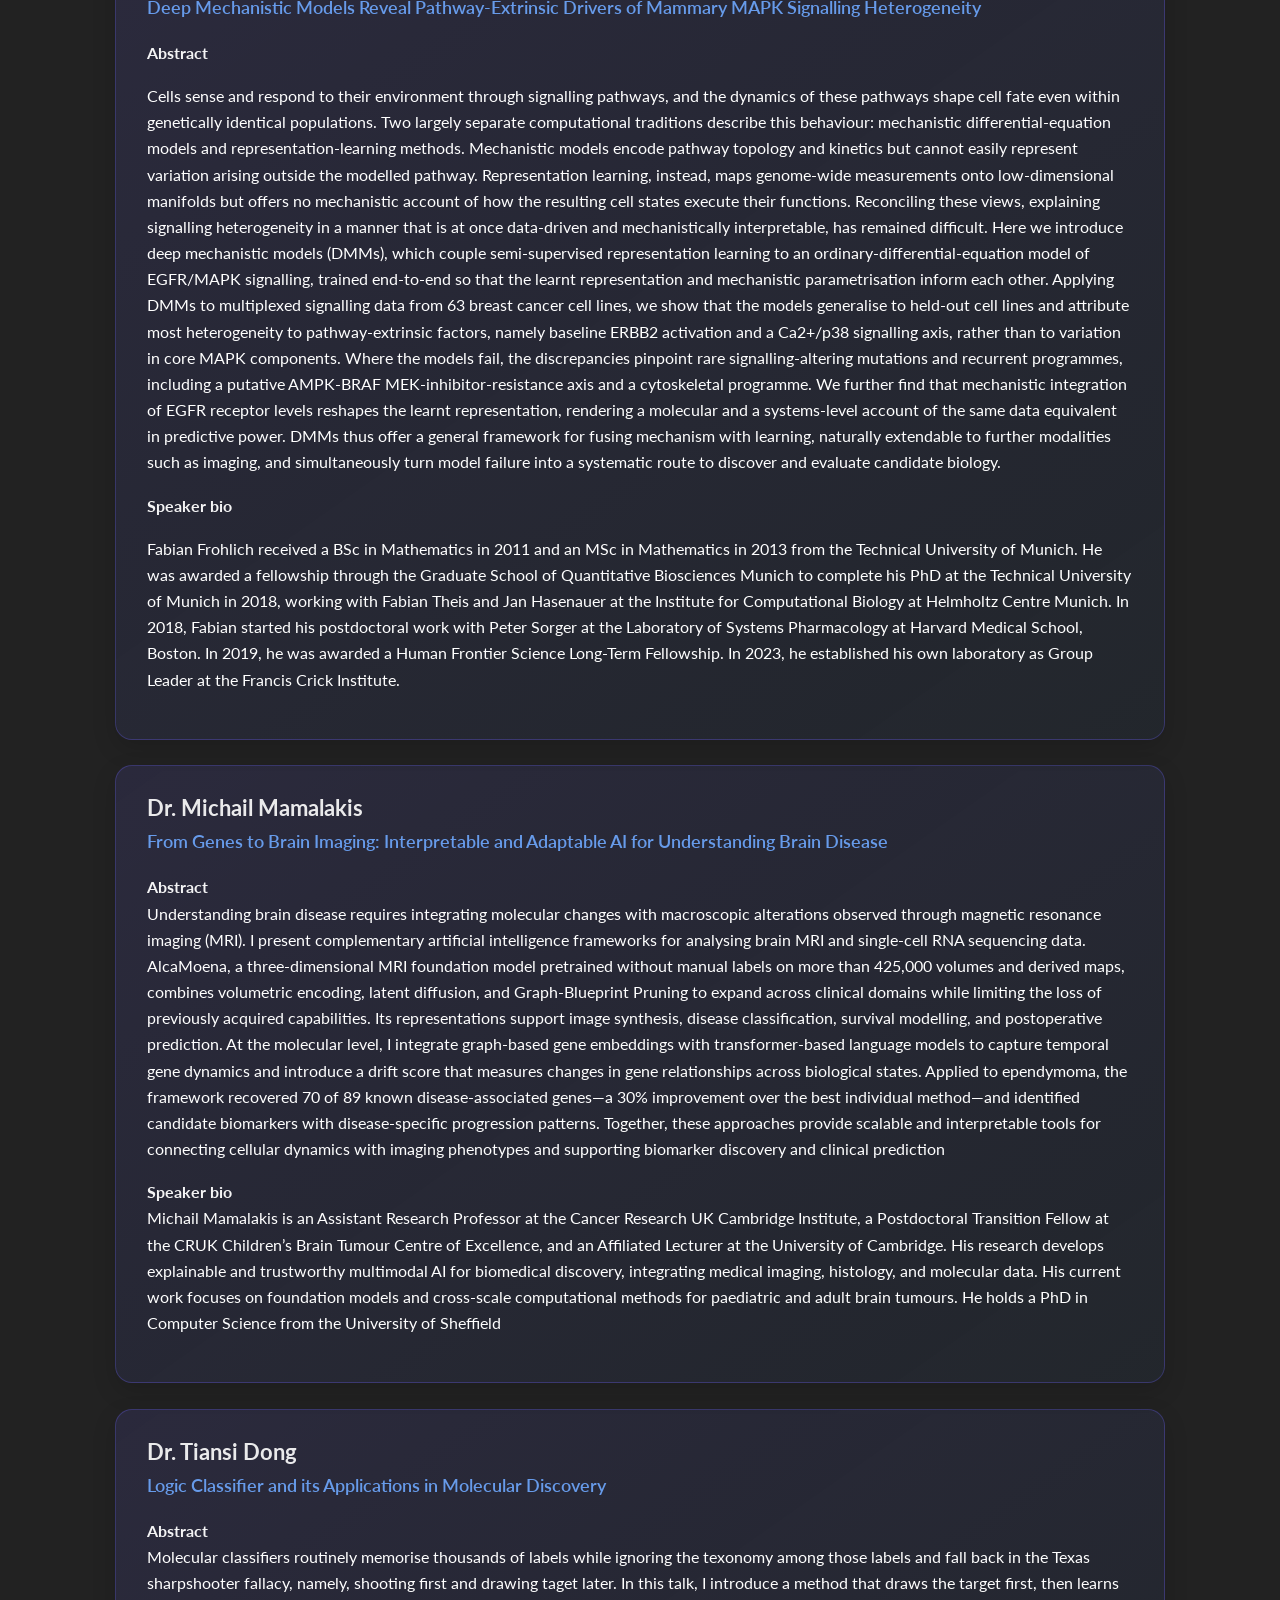
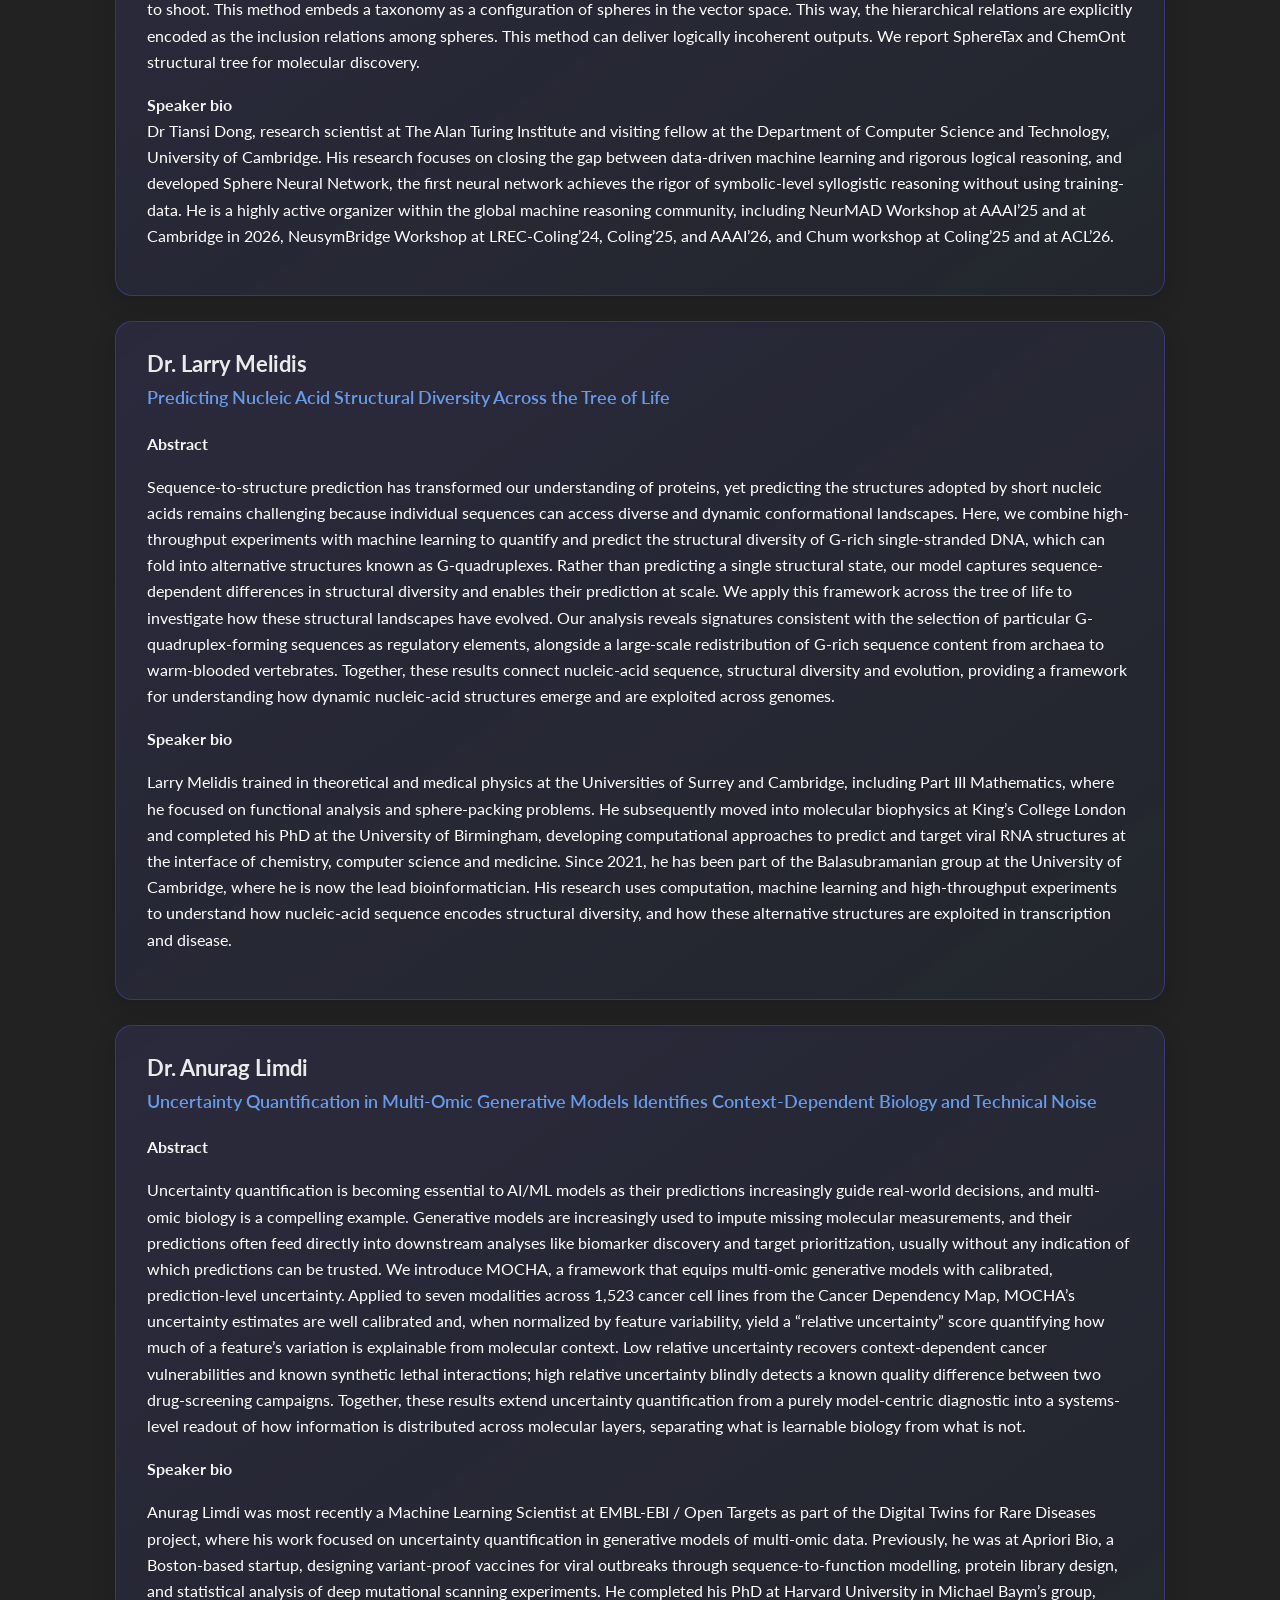
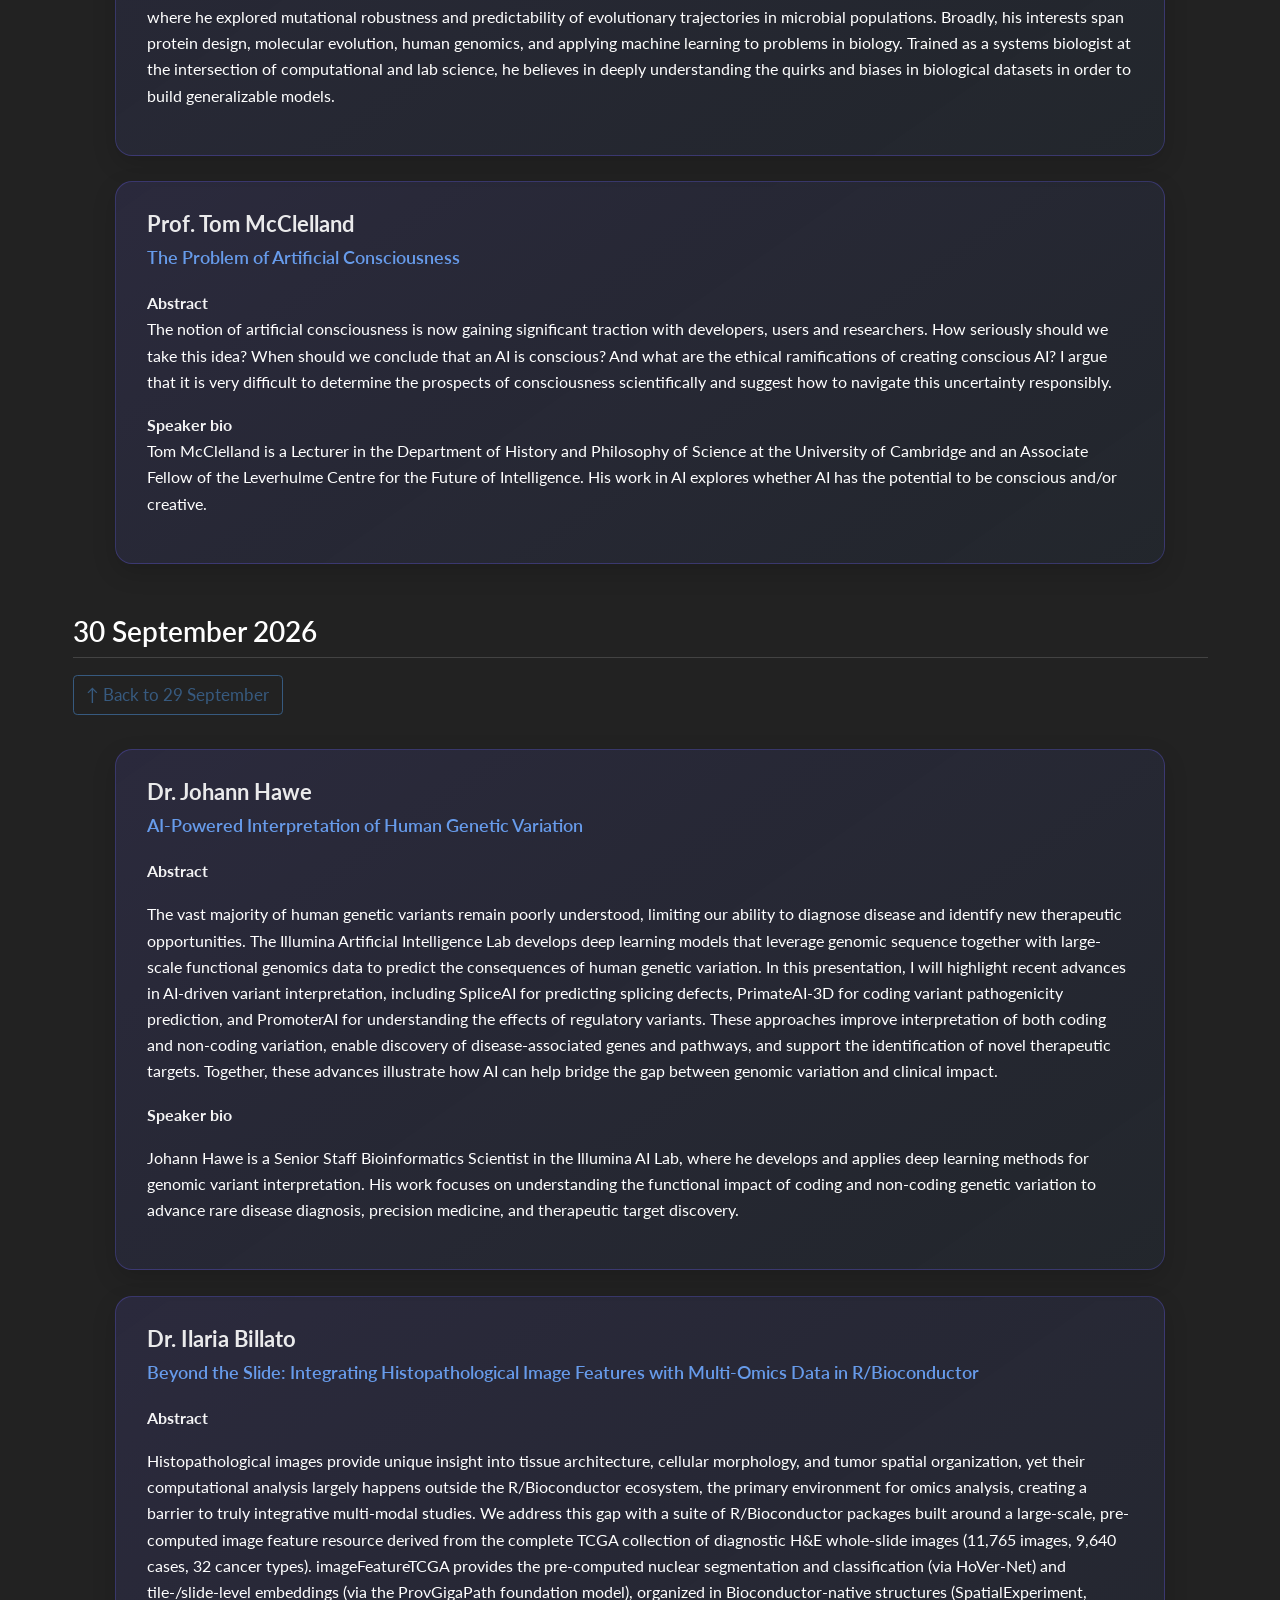
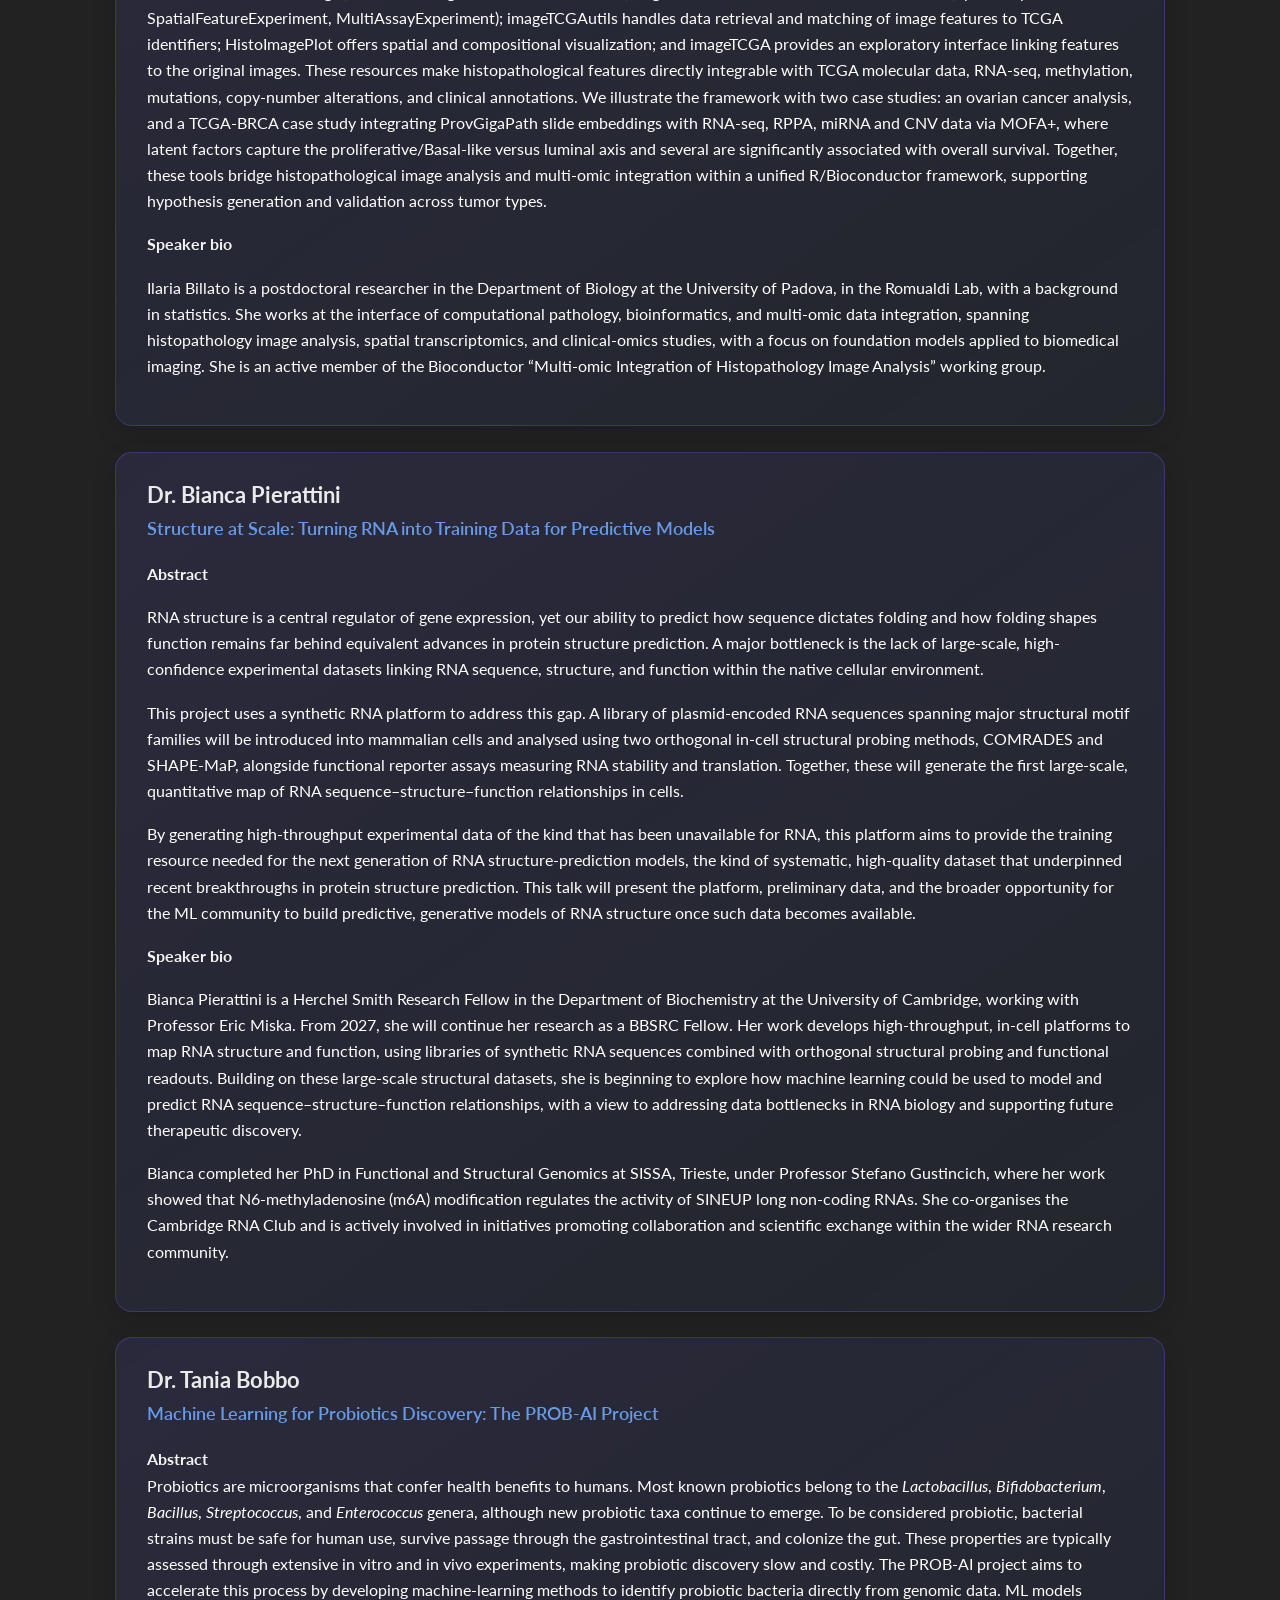
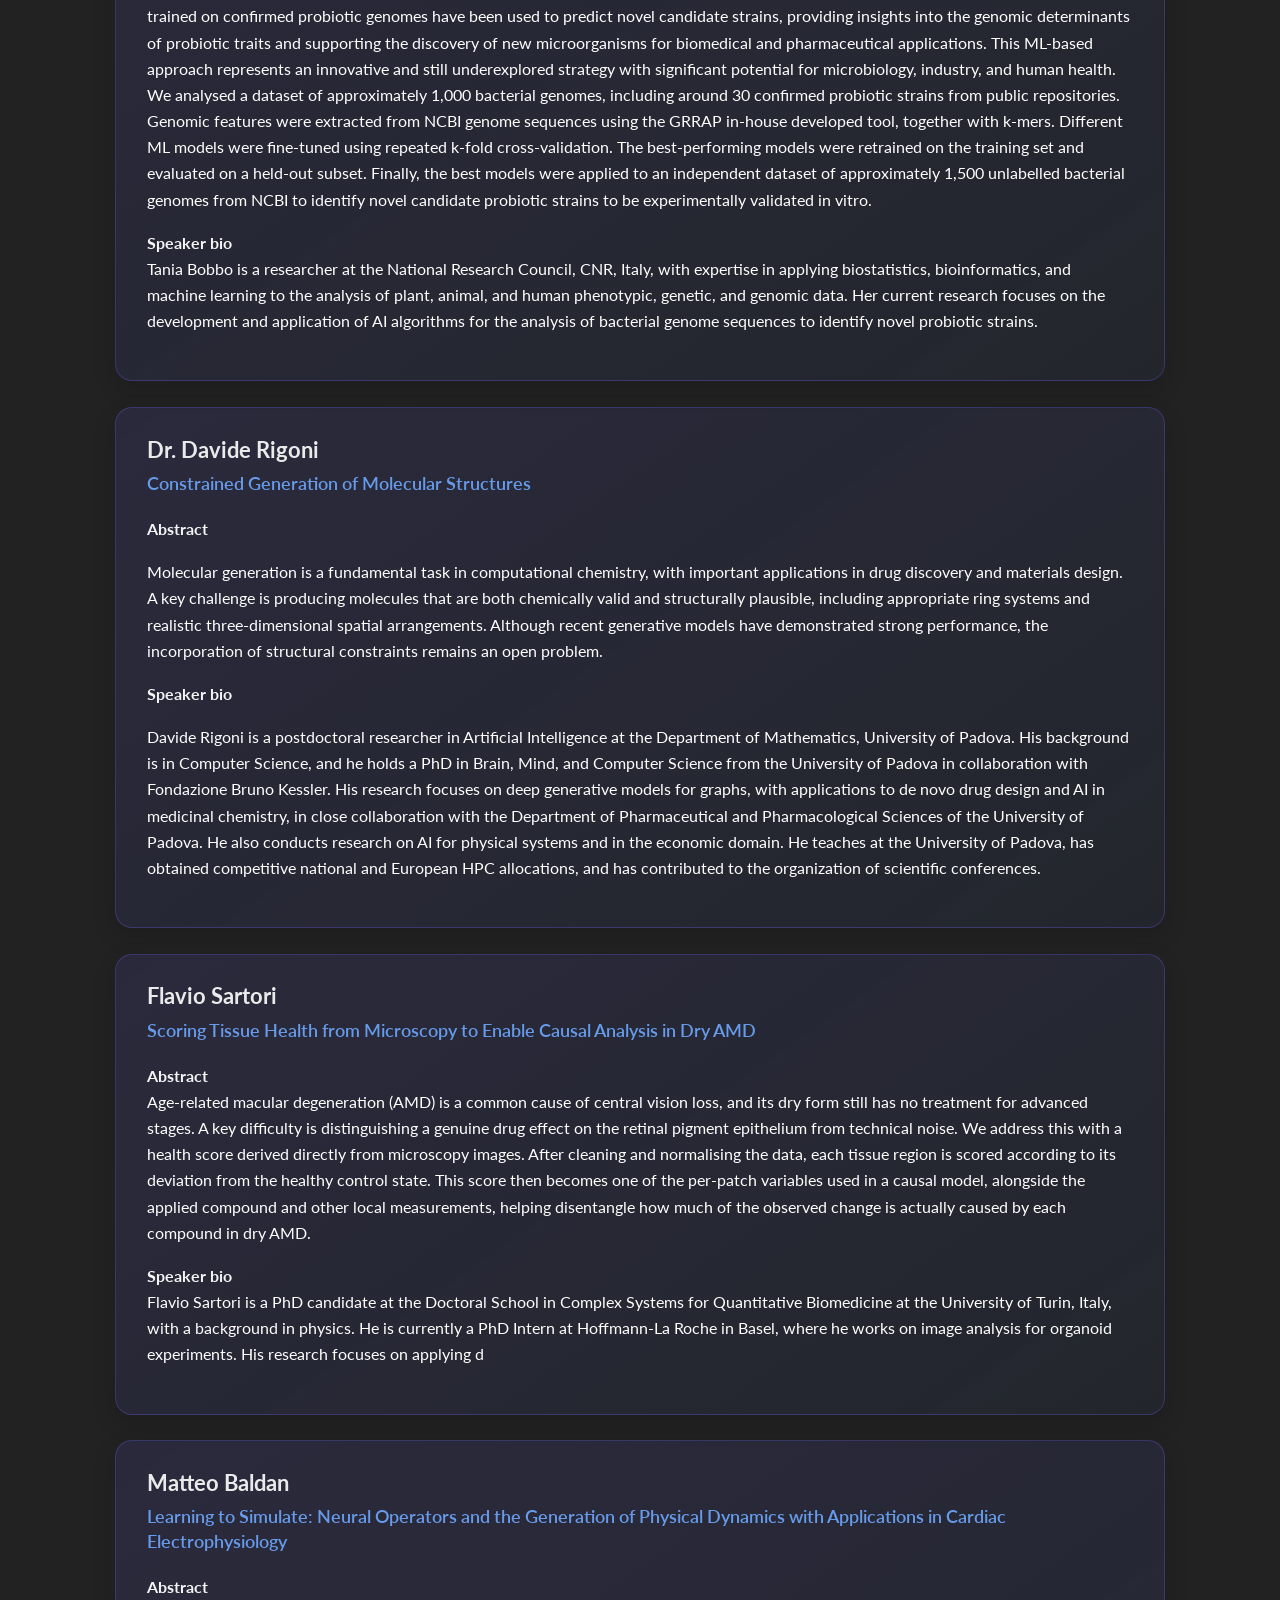
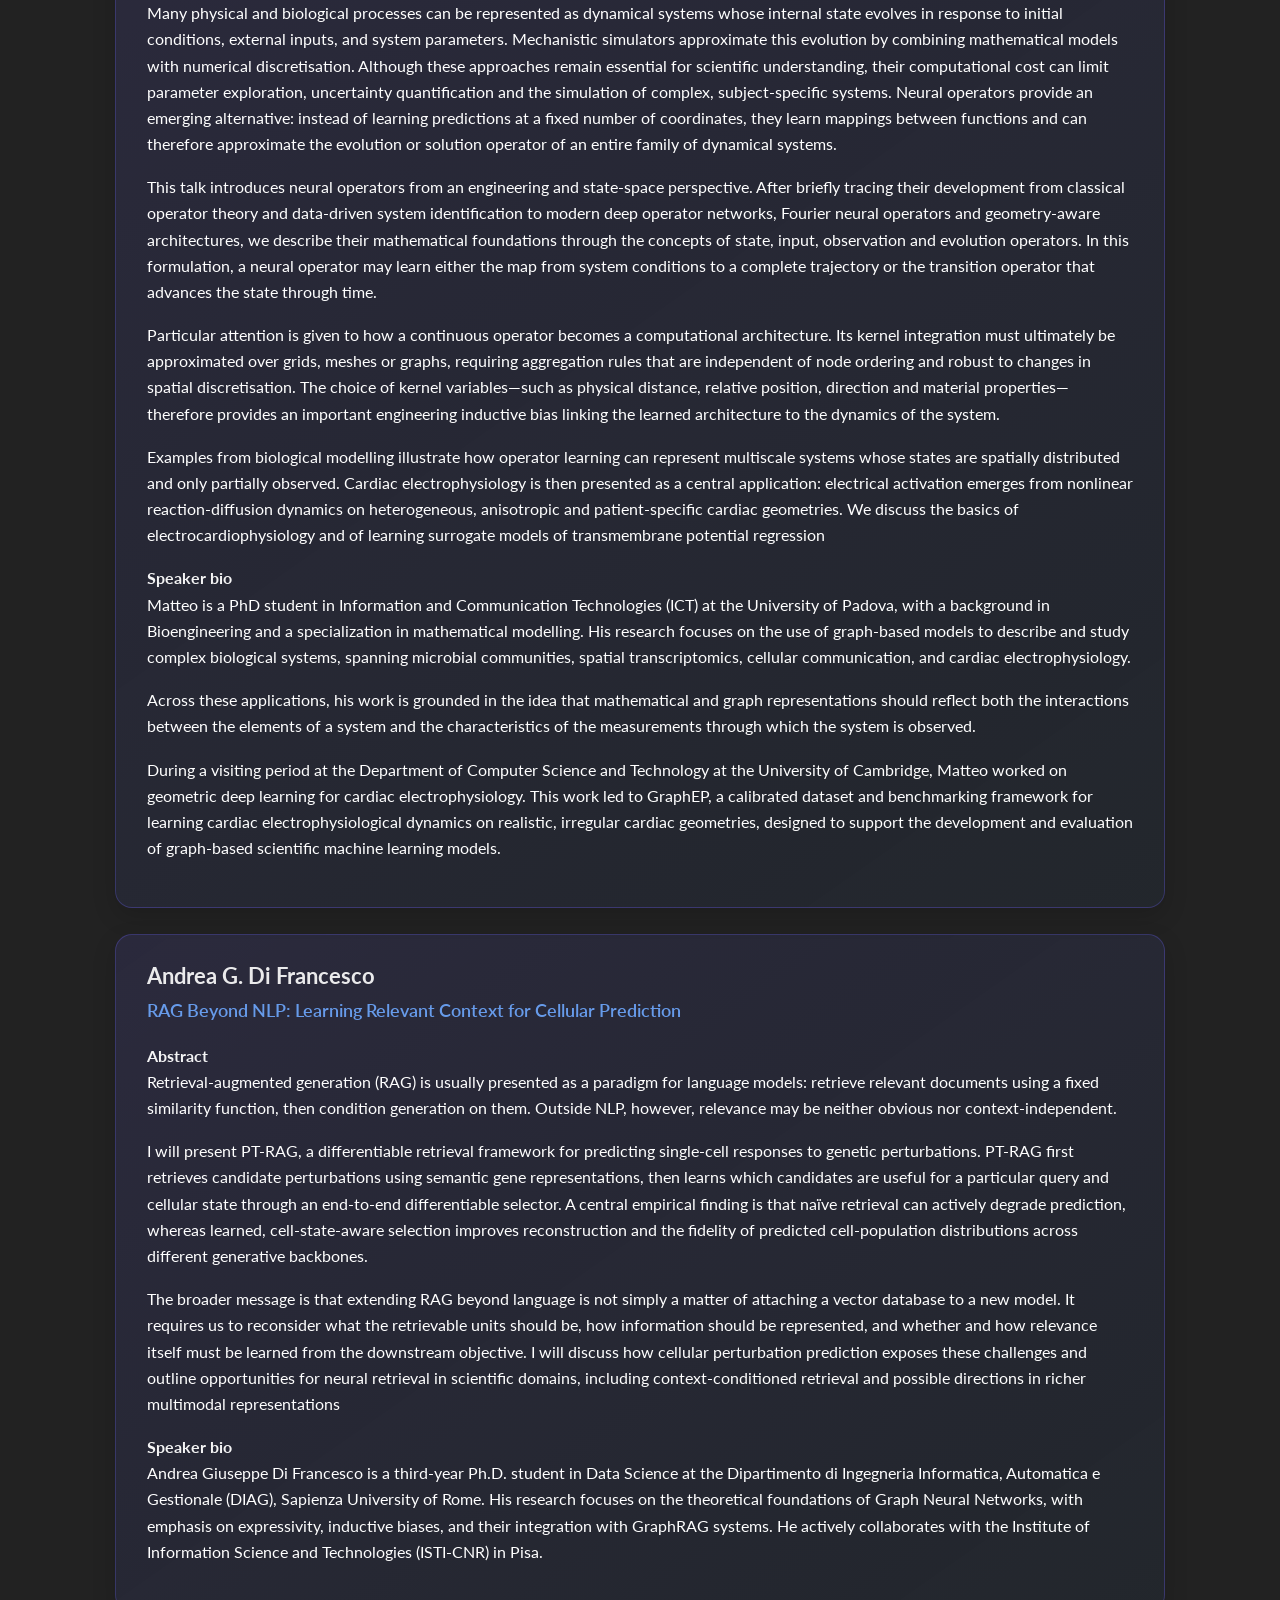
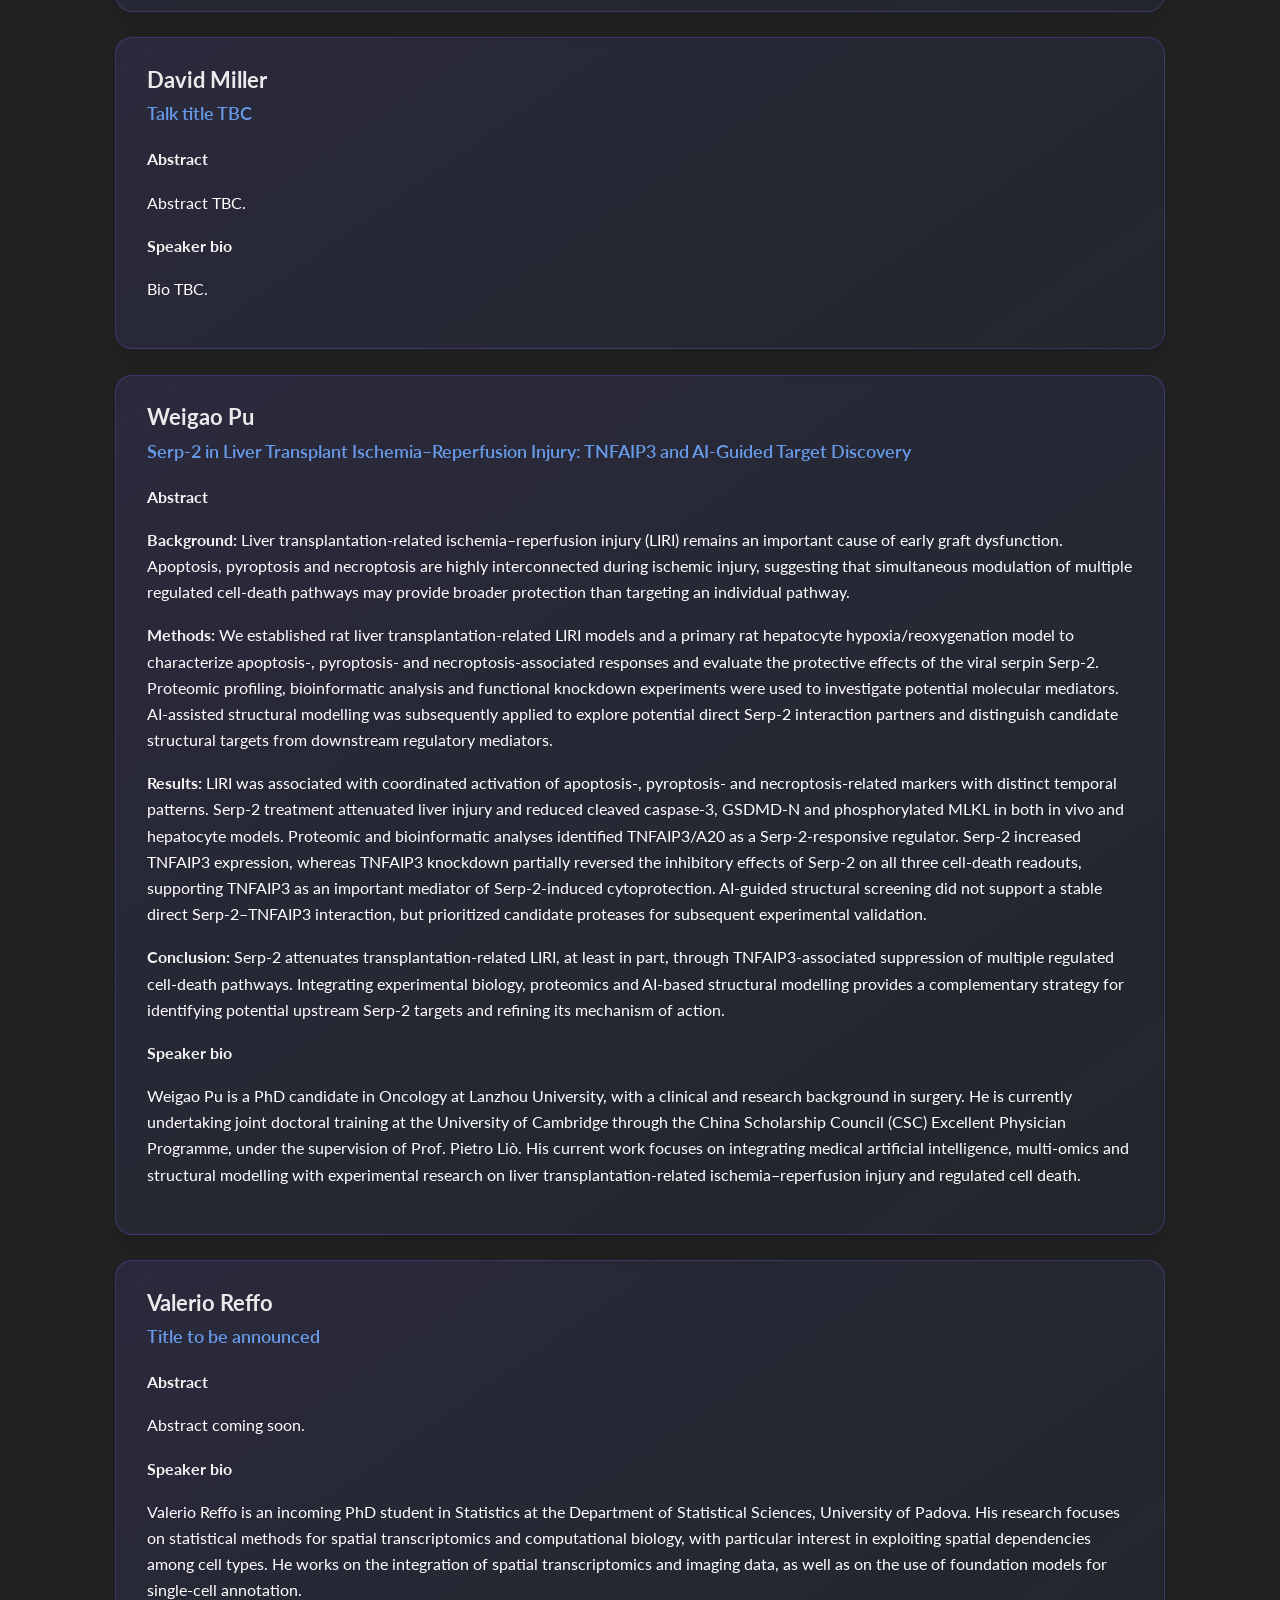
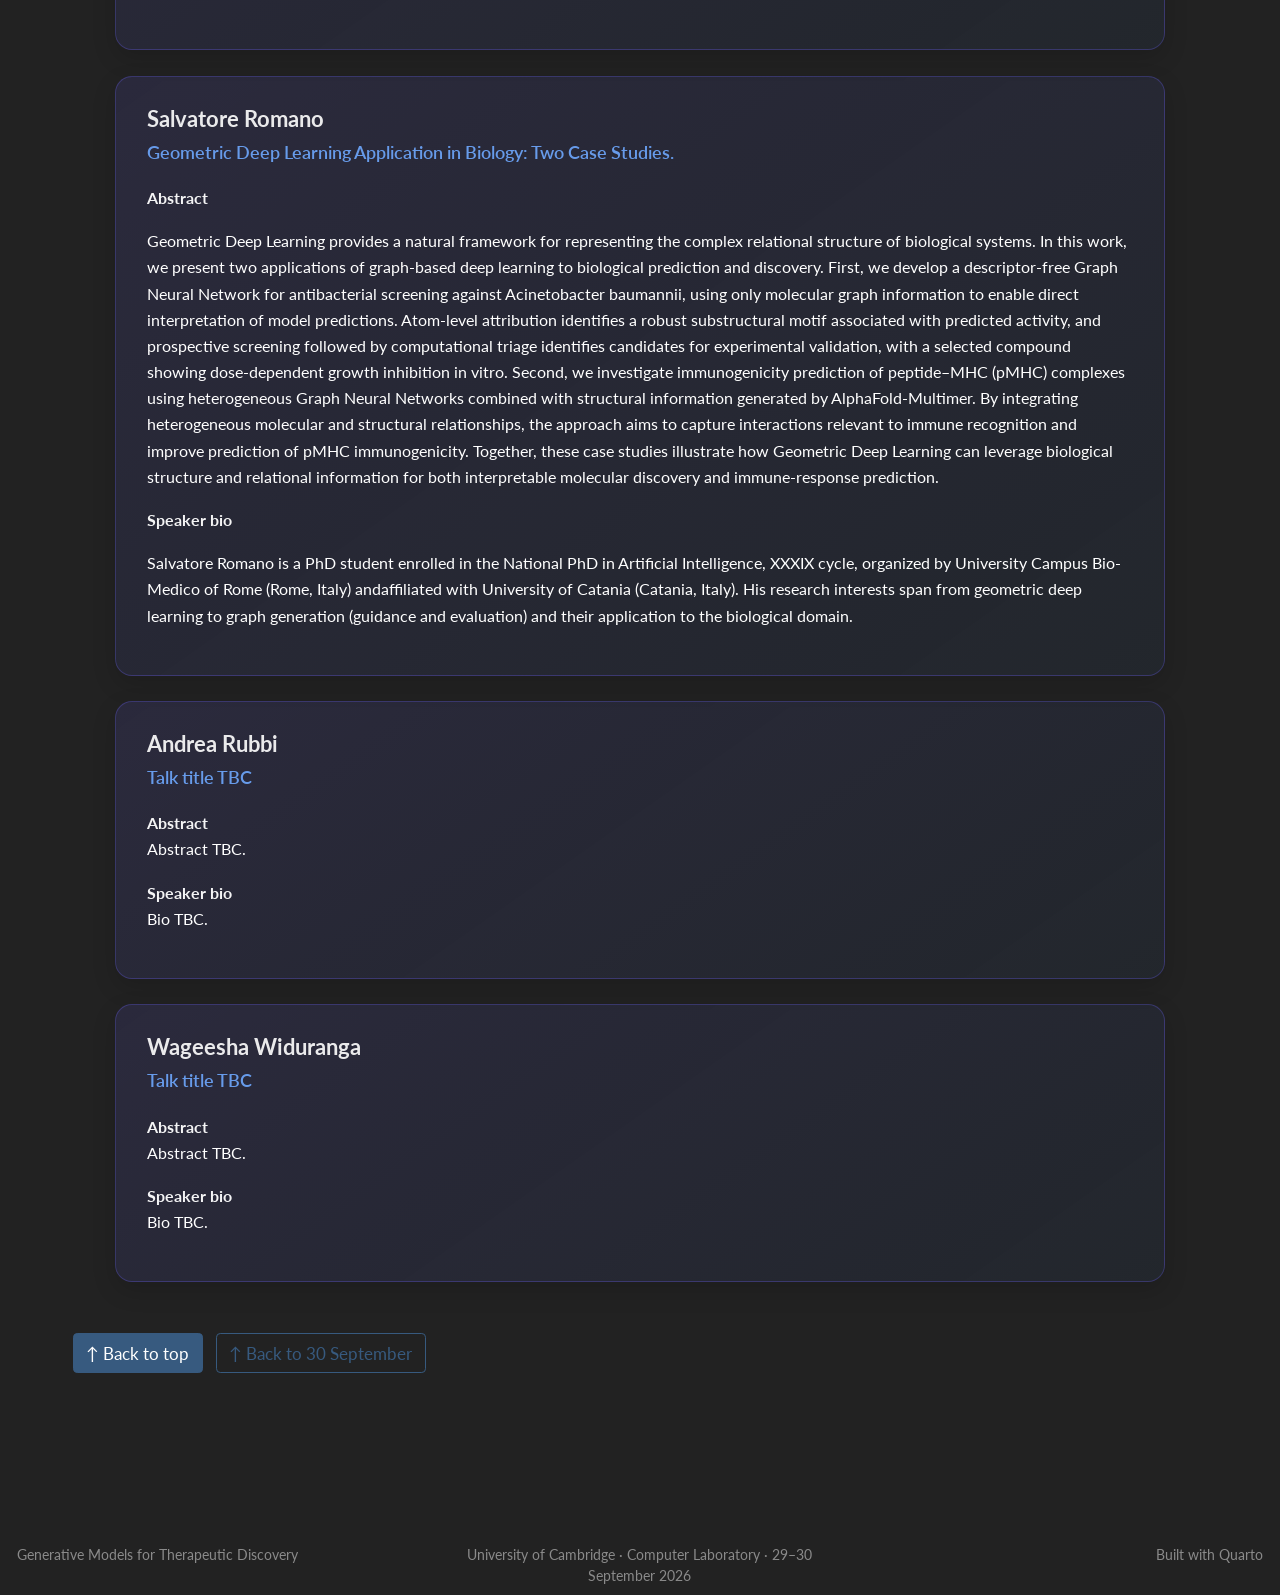
==== commit d9c951d7: "upd" ====
--- a/docs/abstracts.html
+++ b/docs/abstracts.html
@@ -257,12 +257,12 @@
 <div id="dong" class="abstract-card">
 <section id="dr.-tiansi-dong" class="level3">
 <h3 class="anchored" data-anchor-id="dr.-tiansi-dong">Dr.&nbsp;Tiansi Dong</h3>
-<section id="talk-title-tbc-2" class="level4">
-<h4 class="anchored" data-anchor-id="talk-title-tbc-2">Talk title TBC</h4>
-<p><strong>Abstract</strong><br>
-Abstract TBC.</p>
-<p><strong>Speaker bio</strong><br>
-Bio TBC.</p>
+<section id="logic-classifier-and-its-applications-in-molecular-discovery" class="level4">
+<h4 class="anchored" data-anchor-id="logic-classifier-and-its-applications-in-molecular-discovery">Logic Classifier and its Applications in Molecular Discovery</h4>
+<p><strong>Abstract</strong><br>
+Molecular classifiers routinely memorise thousands of labels while ignoring the texonomy among those labels and fall back in the Texas sharpshooter fallacy, namely, shooting first and drawing taget later. In this talk, I introduce a method that draws the target first, then learns to shoot. This method embeds a taxonomy as a configuration of spheres in the vector space. This way, the hierarchical relations are explicitly encoded as the inclusion relations among spheres. This method can deliver logically incoherent outputs. We report SphereTax and ChemOnt structural tree for molecular discovery.</p>
+<p><strong>Speaker bio</strong><br>
+Dr Tiansi Dong, research scientist at The Alan Turing Institute and visiting fellow at the Department of Computer Science and Technology, University of Cambridge. His research focuses on closing the gap between data-driven machine learning and rigorous logical reasoning, and developed Sphere Neural Network, the first neural network achieves the rigor of symbolic-level syllogistic reasoning without using training-data. He is a highly active organizer within the global machine reasoning community, including NeurMAD Workshop at AAAI’25 and at Cambridge in 2026, NeusymBridge Workshop at LREC-Coling’24, Coling’25, and AAAI’26, and Chum workshop at Coling’25 and at ACL’26.</p>
 </section>
 </section>
 </div>
@@ -417,8 +417,8 @@
 <div id="miller" class="abstract-card">
 <section id="david-miller" class="level3">
 <h3 class="anchored" data-anchor-id="david-miller">David Miller</h3>
-<section id="talk-title-tbc-3" class="level4">
-<h4 class="anchored" data-anchor-id="talk-title-tbc-3">Talk title TBC</h4>
+<section id="talk-title-tbc-2" class="level4">
+<h4 class="anchored" data-anchor-id="talk-title-tbc-2">Talk title TBC</h4>
 <p><strong>Abstract</strong></p>
 <p>Abstract TBC.</p>
 <p><strong>Speaker bio</strong></p>
@@ -468,8 +468,8 @@
 <div id="rubbi" class="abstract-card">
 <section id="andrea-rubbi" class="level3">
 <h3 class="anchored" data-anchor-id="andrea-rubbi">Andrea Rubbi</h3>
-<section id="talk-title-tbc-4" class="level4">
-<h4 class="anchored" data-anchor-id="talk-title-tbc-4">Talk title TBC</h4>
+<section id="talk-title-tbc-3" class="level4">
+<h4 class="anchored" data-anchor-id="talk-title-tbc-3">Talk title TBC</h4>
 <p><strong>Abstract</strong><br>
 Abstract TBC.</p>
 <p><strong>Speaker bio</strong><br>
@@ -480,8 +480,8 @@
 <div id="widuranga" class="abstract-card">
 <section id="wageesha-widuranga" class="level3">
 <h3 class="anchored" data-anchor-id="wageesha-widuranga">Wageesha Widuranga</h3>
-<section id="talk-title-tbc-5" class="level4">
-<h4 class="anchored" data-anchor-id="talk-title-tbc-5">Talk title TBC</h4>
+<section id="talk-title-tbc-4" class="level4">
+<h4 class="anchored" data-anchor-id="talk-title-tbc-4">Talk title TBC</h4>
 <p><strong>Abstract</strong><br>
 Abstract TBC.</p>
 <p><strong>Speaker bio</strong><br>
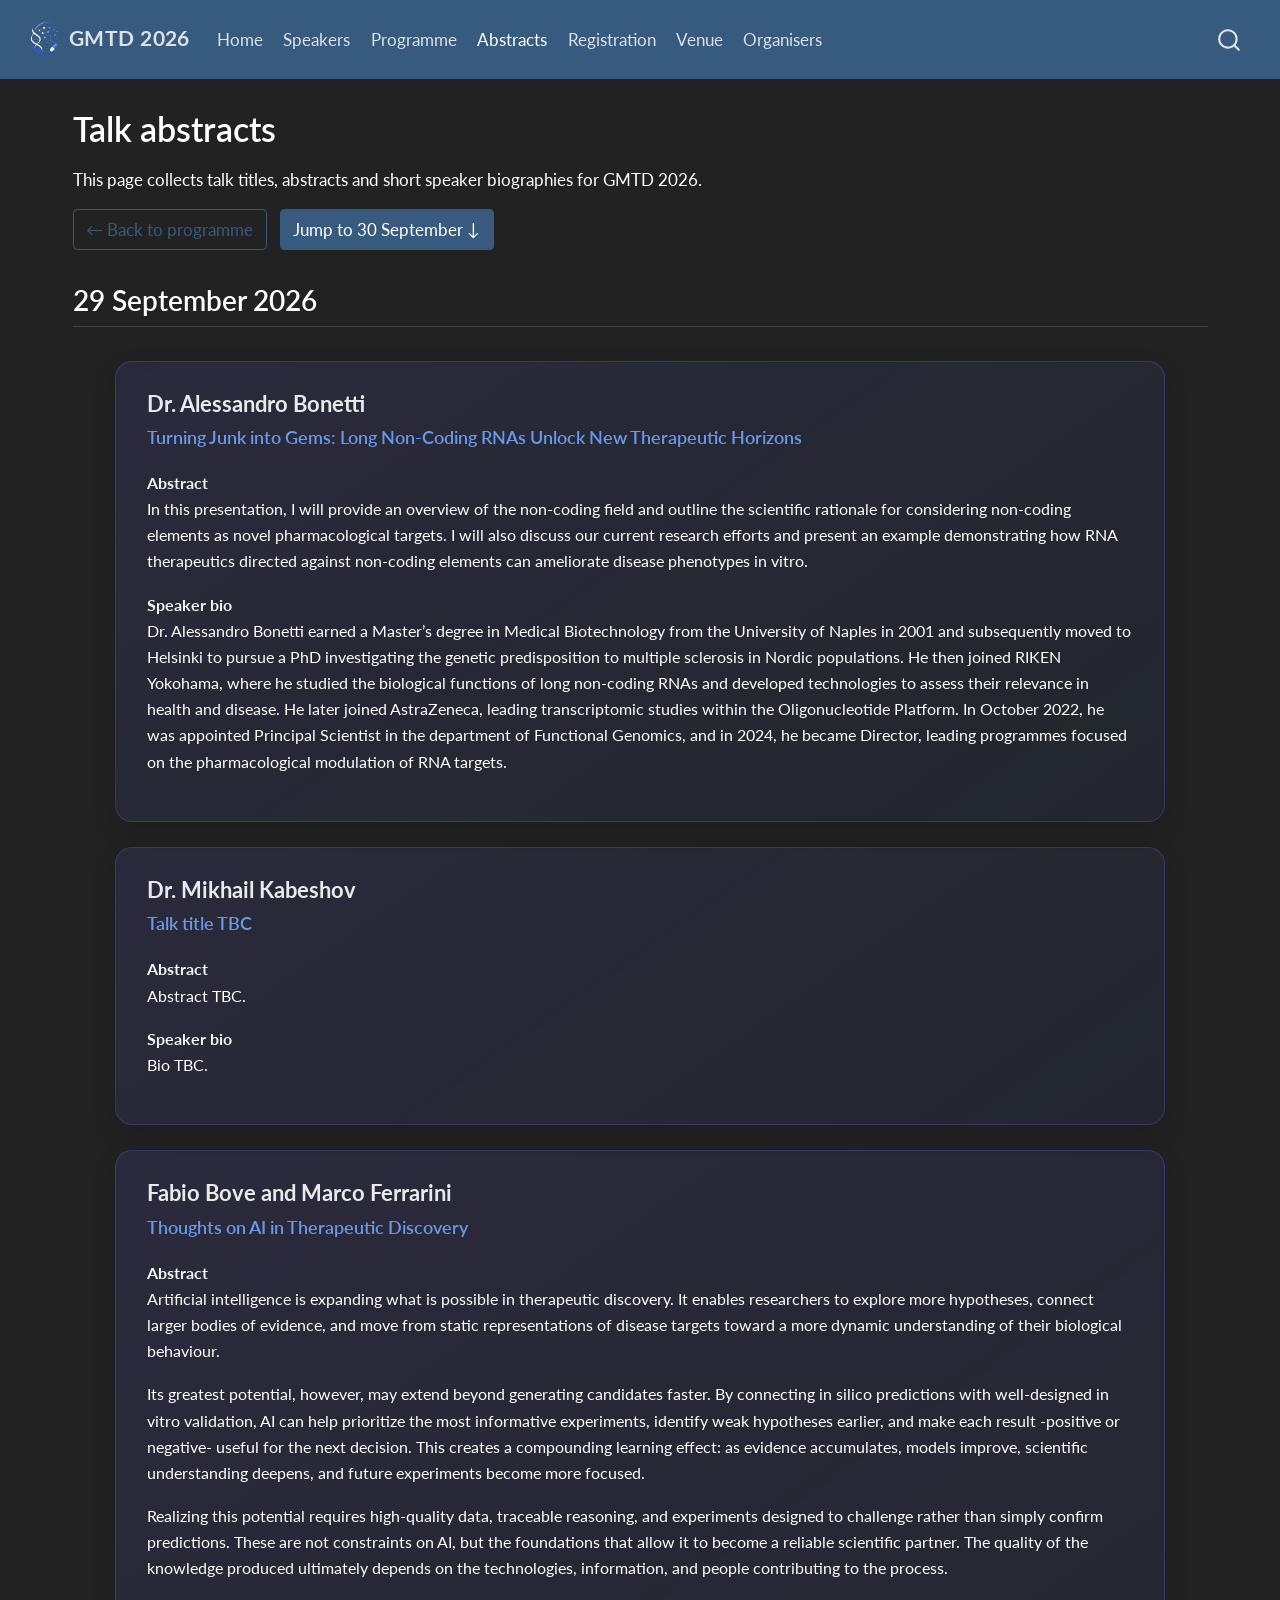
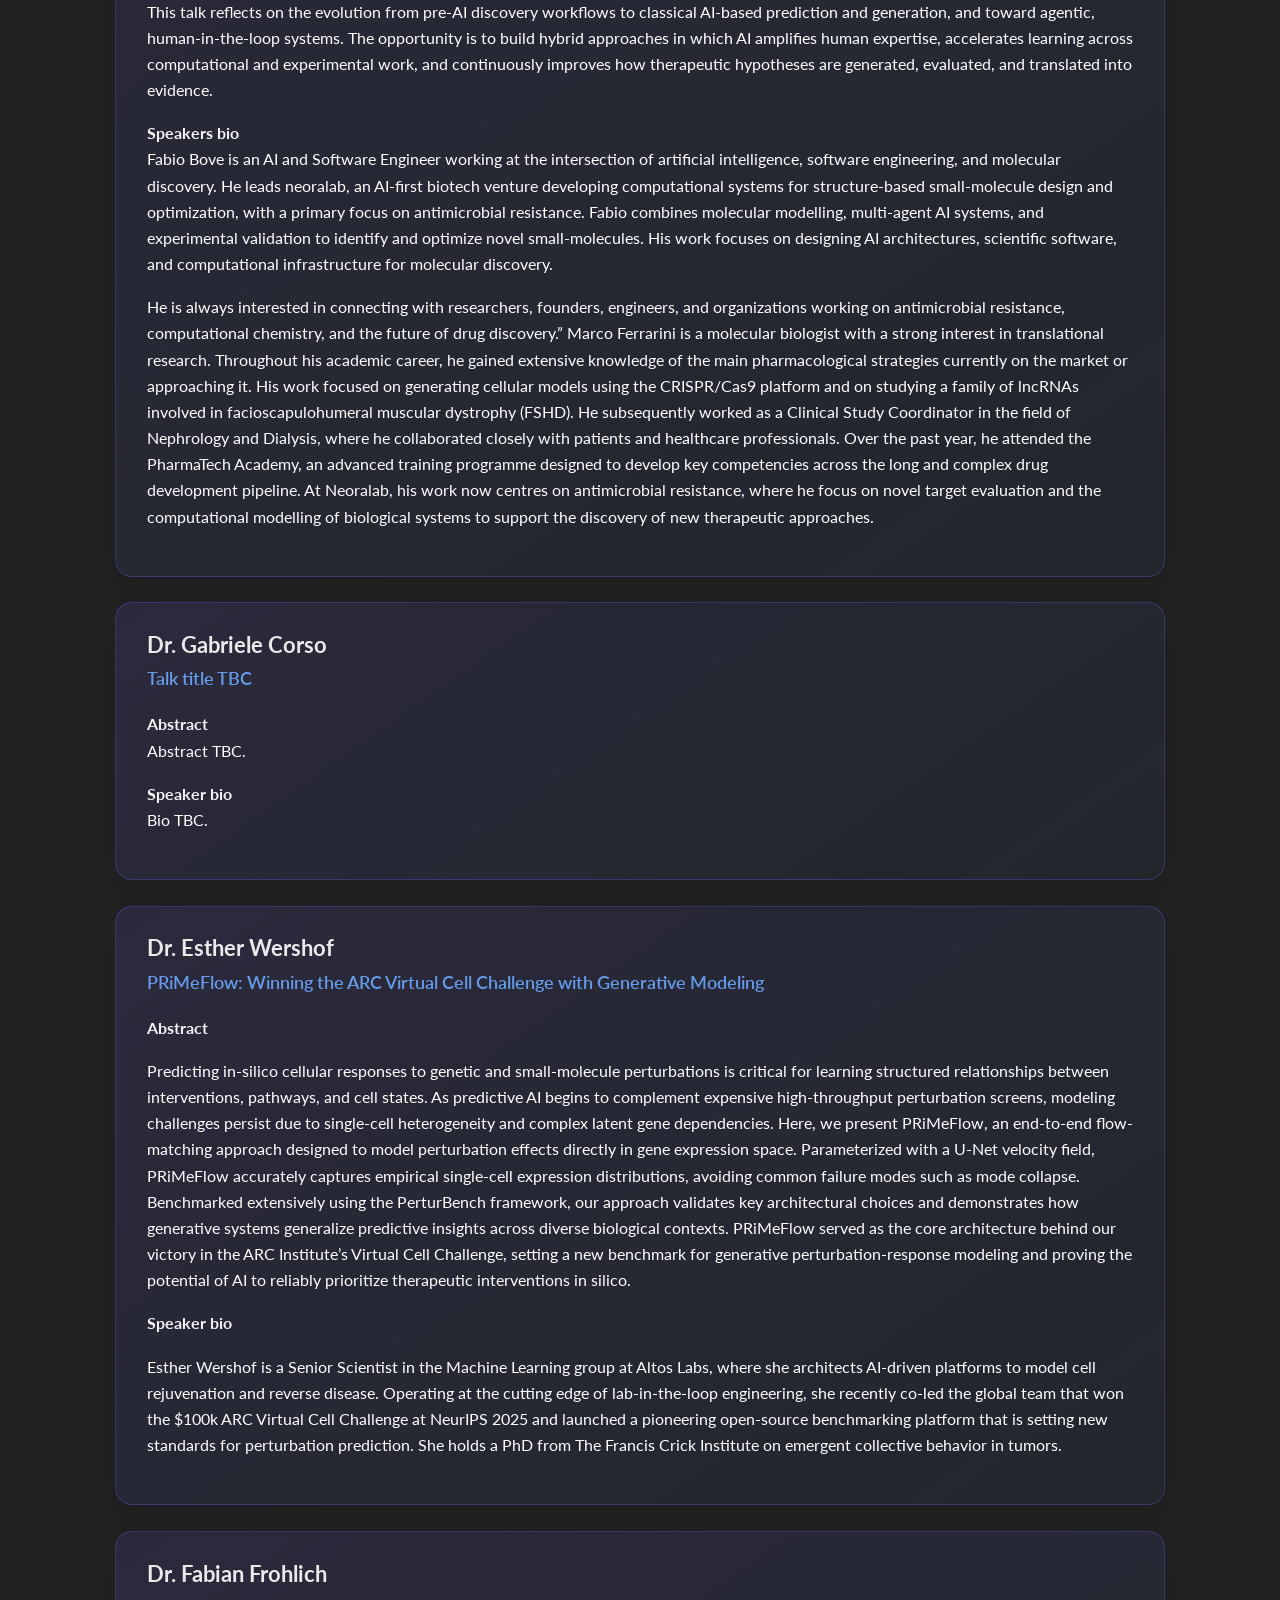
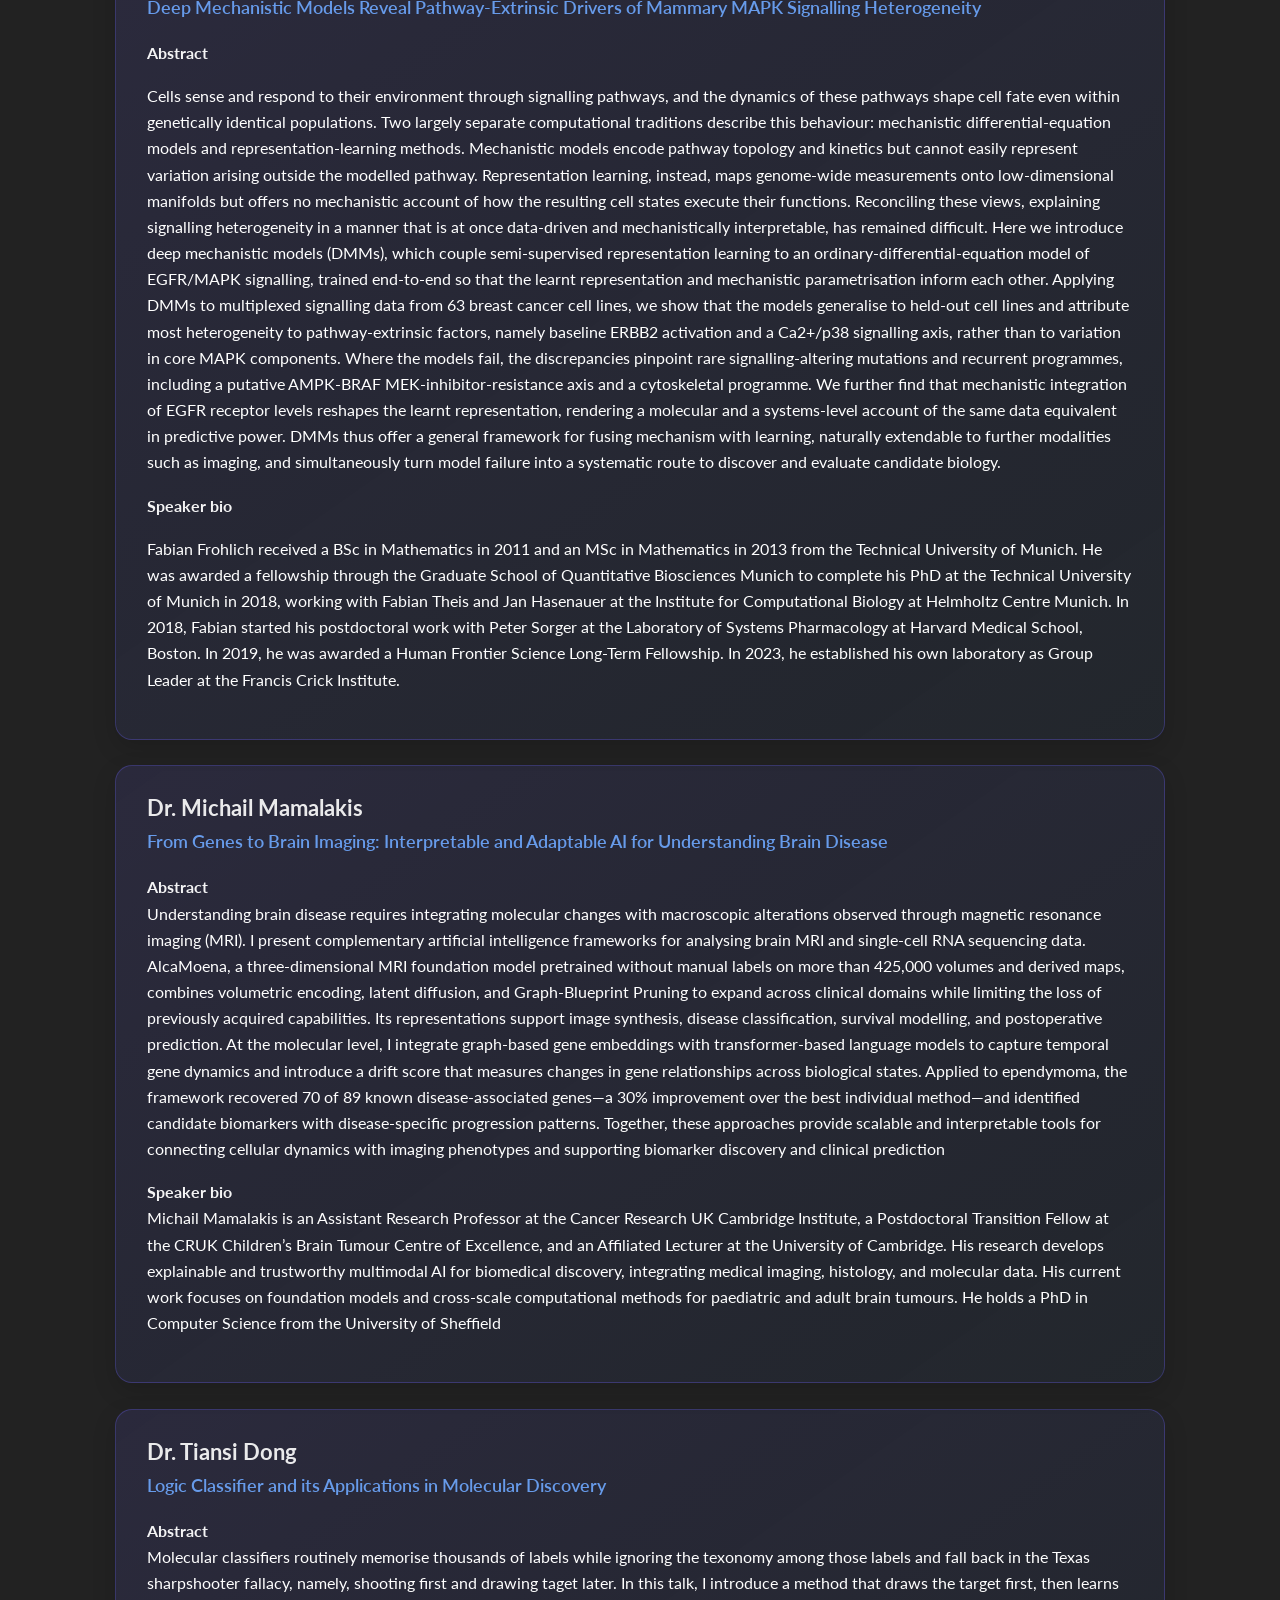
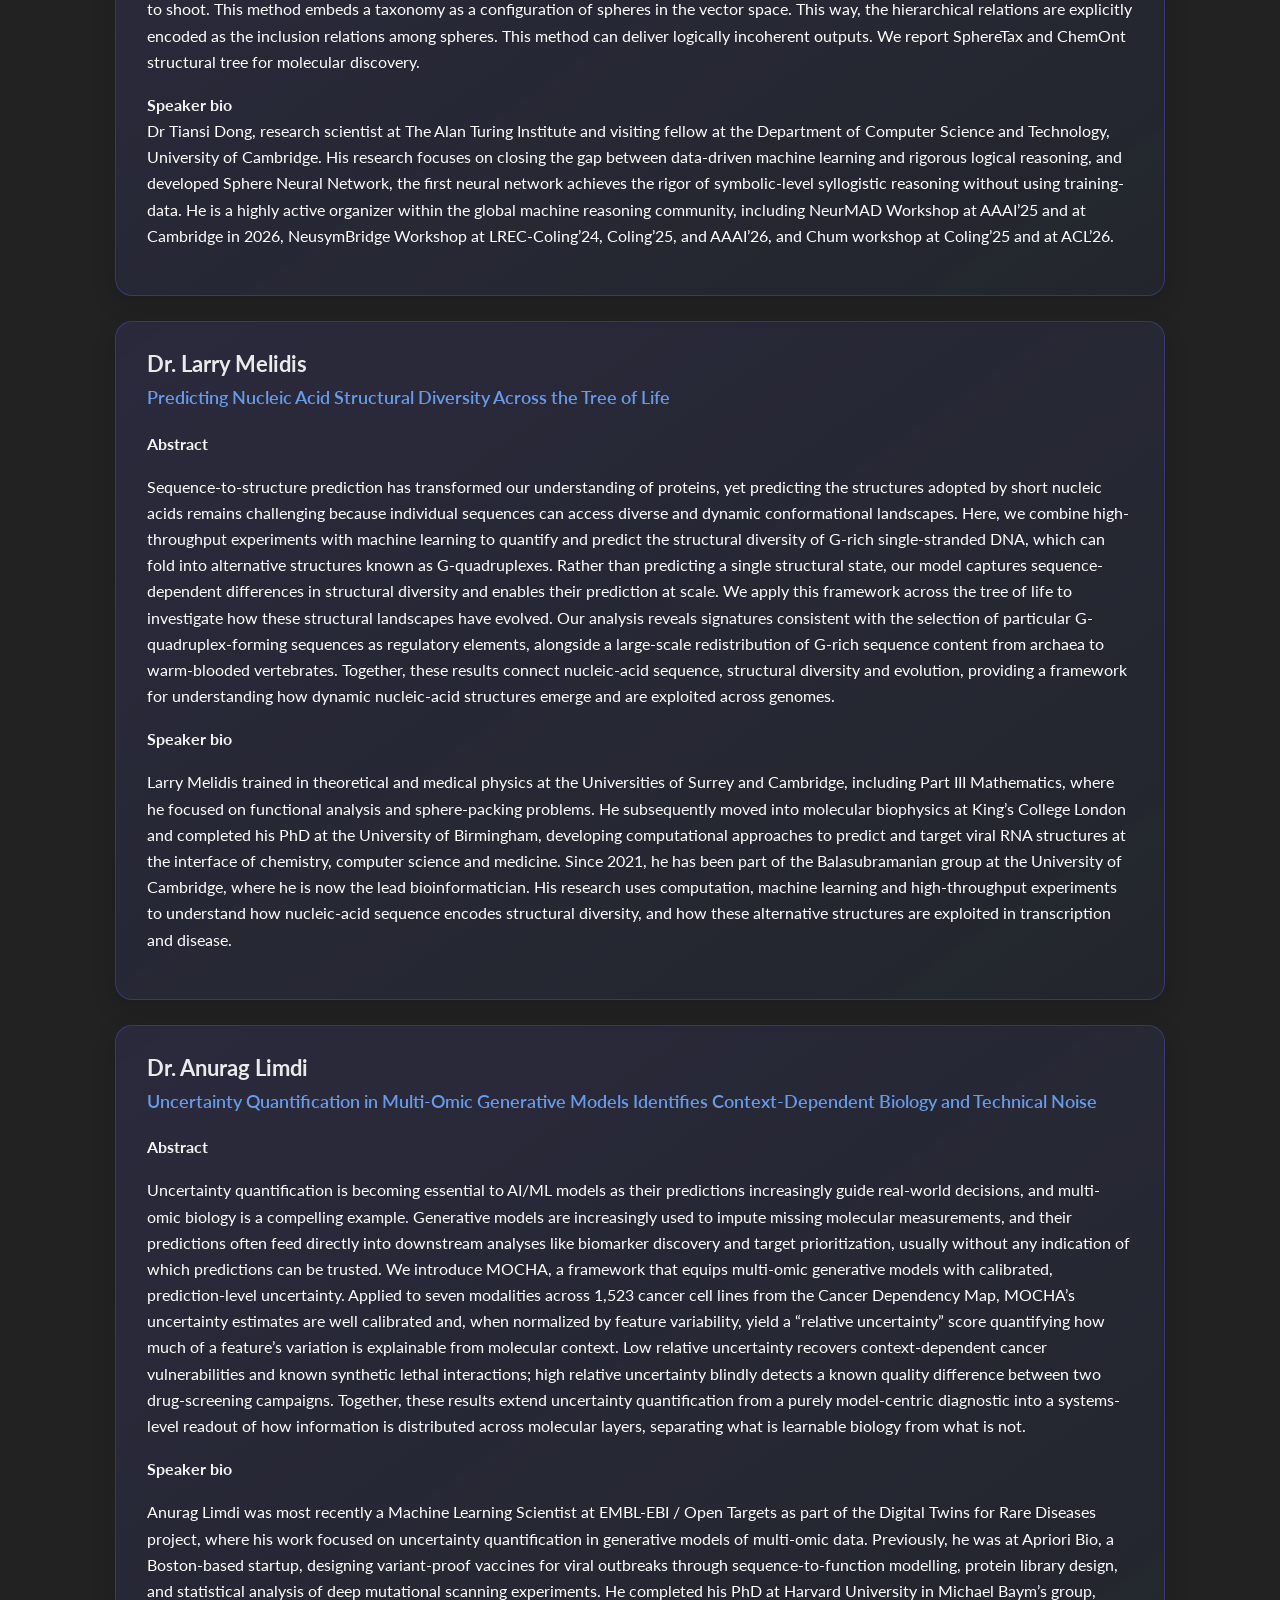
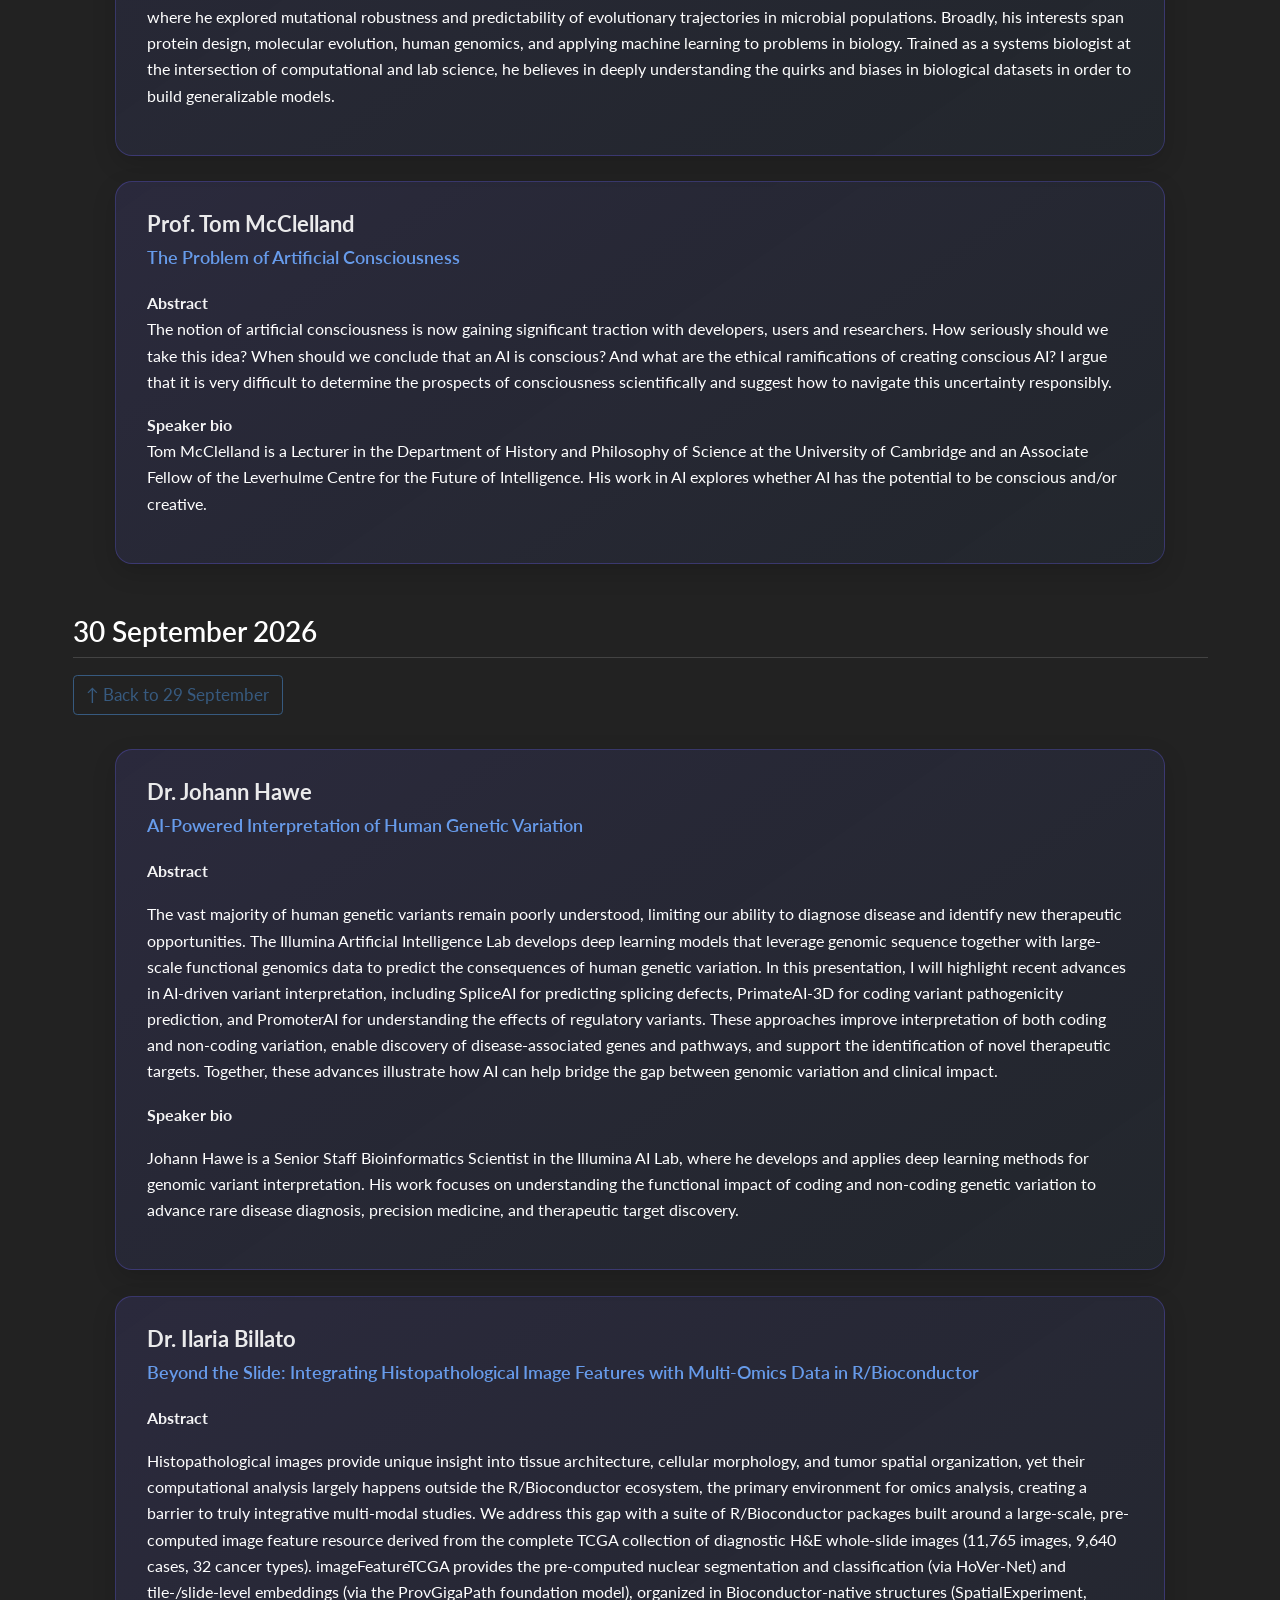
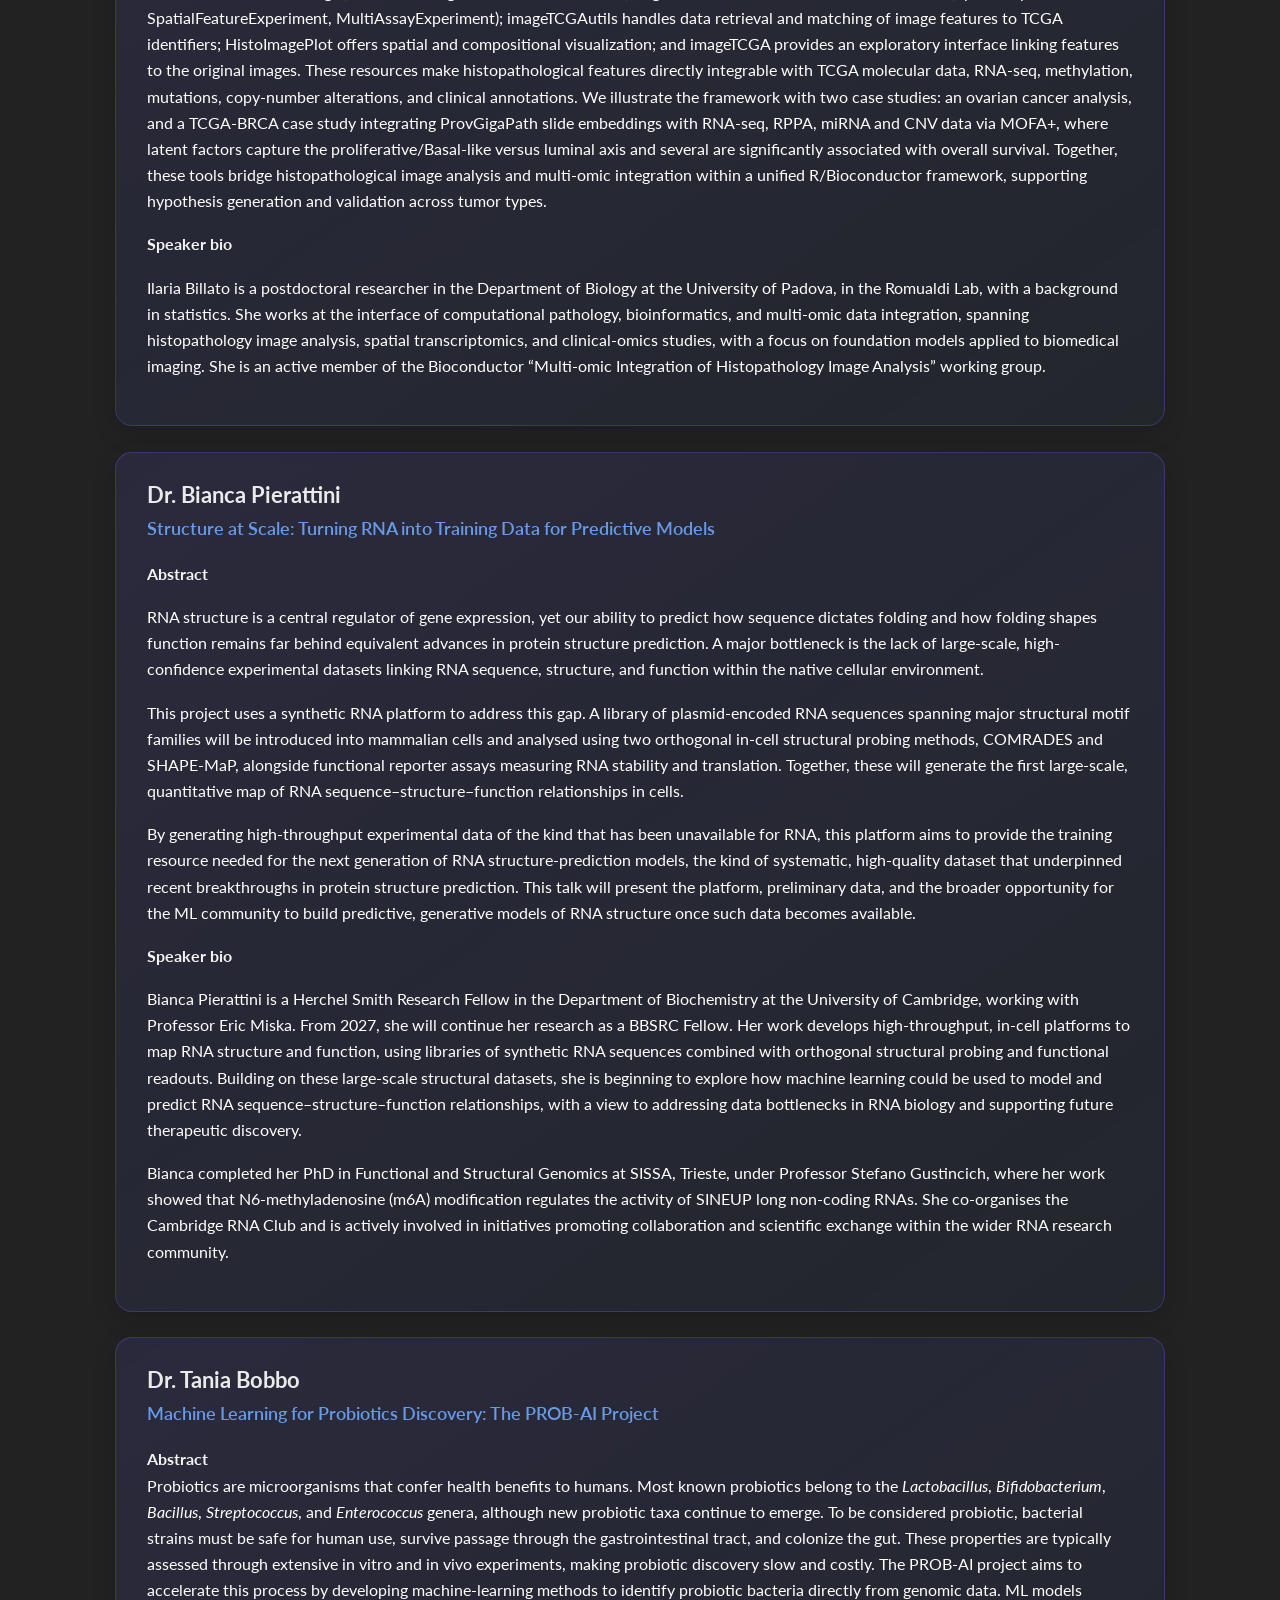
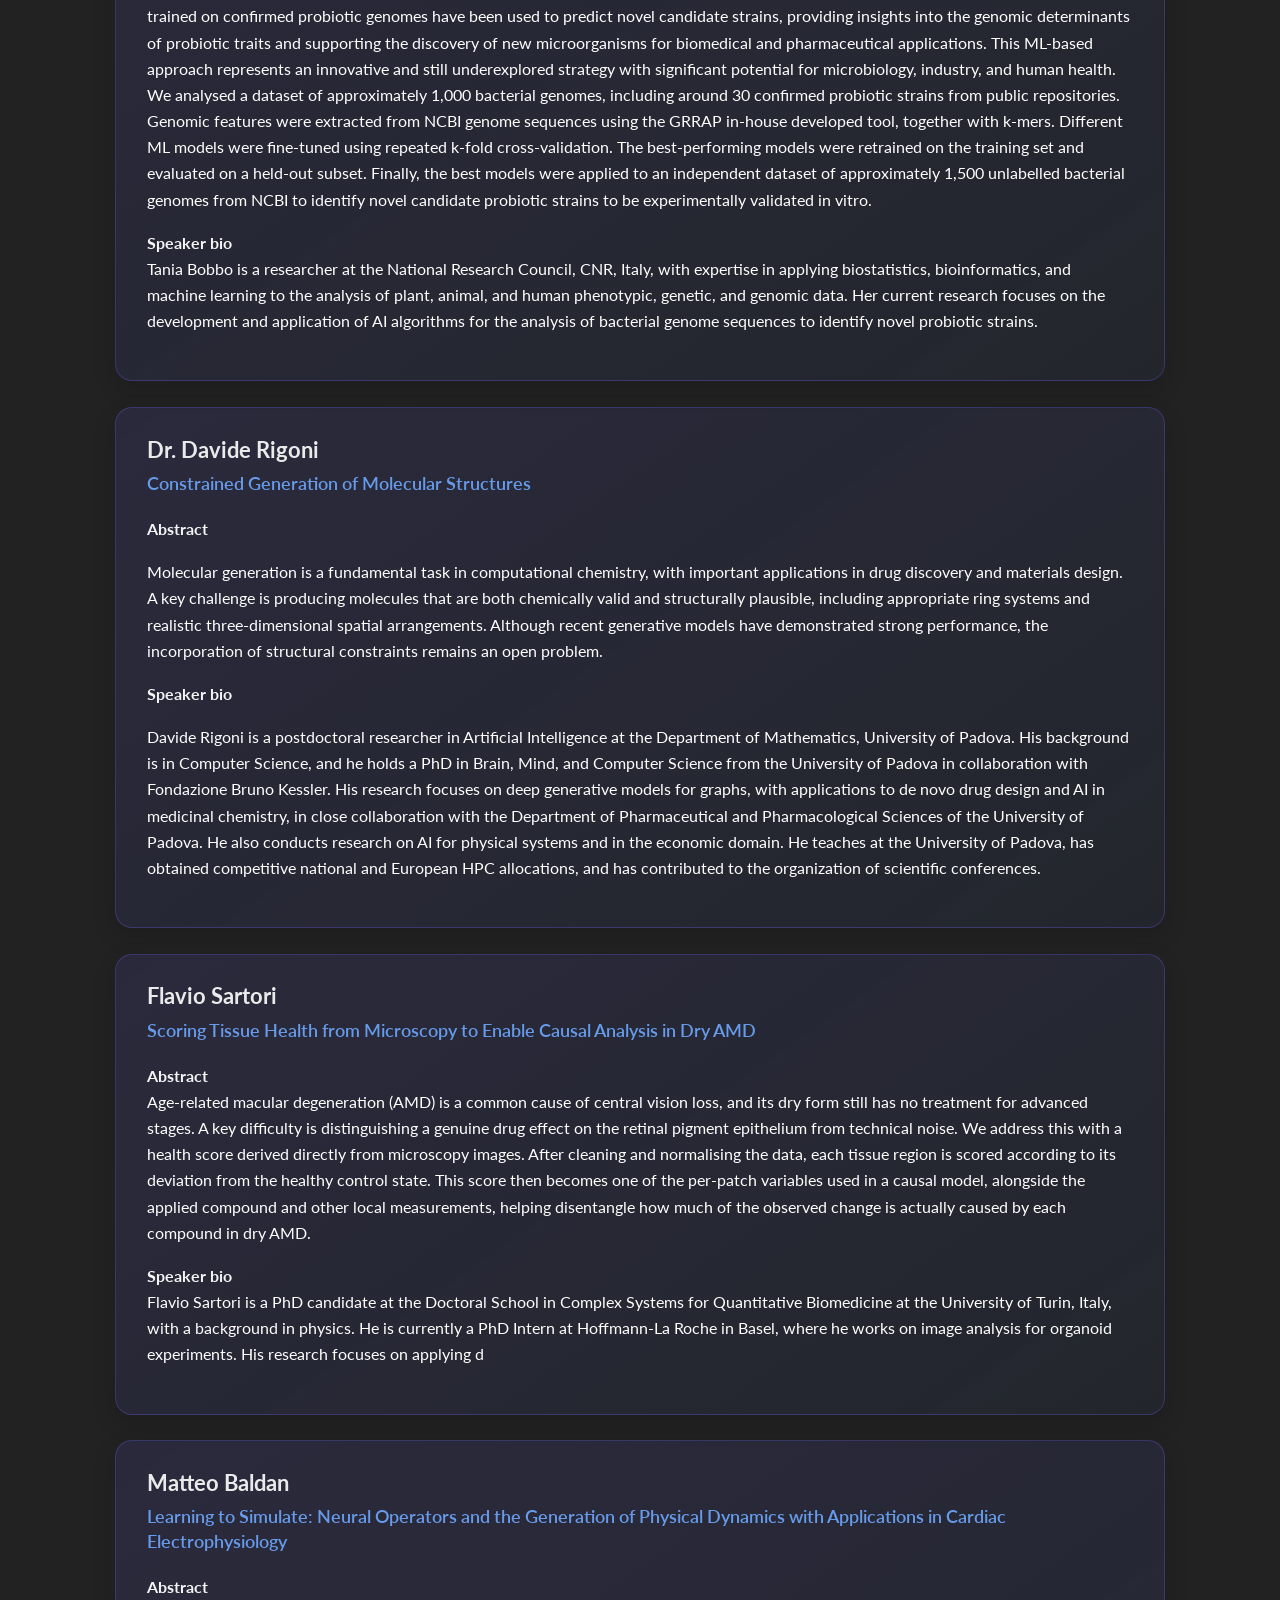
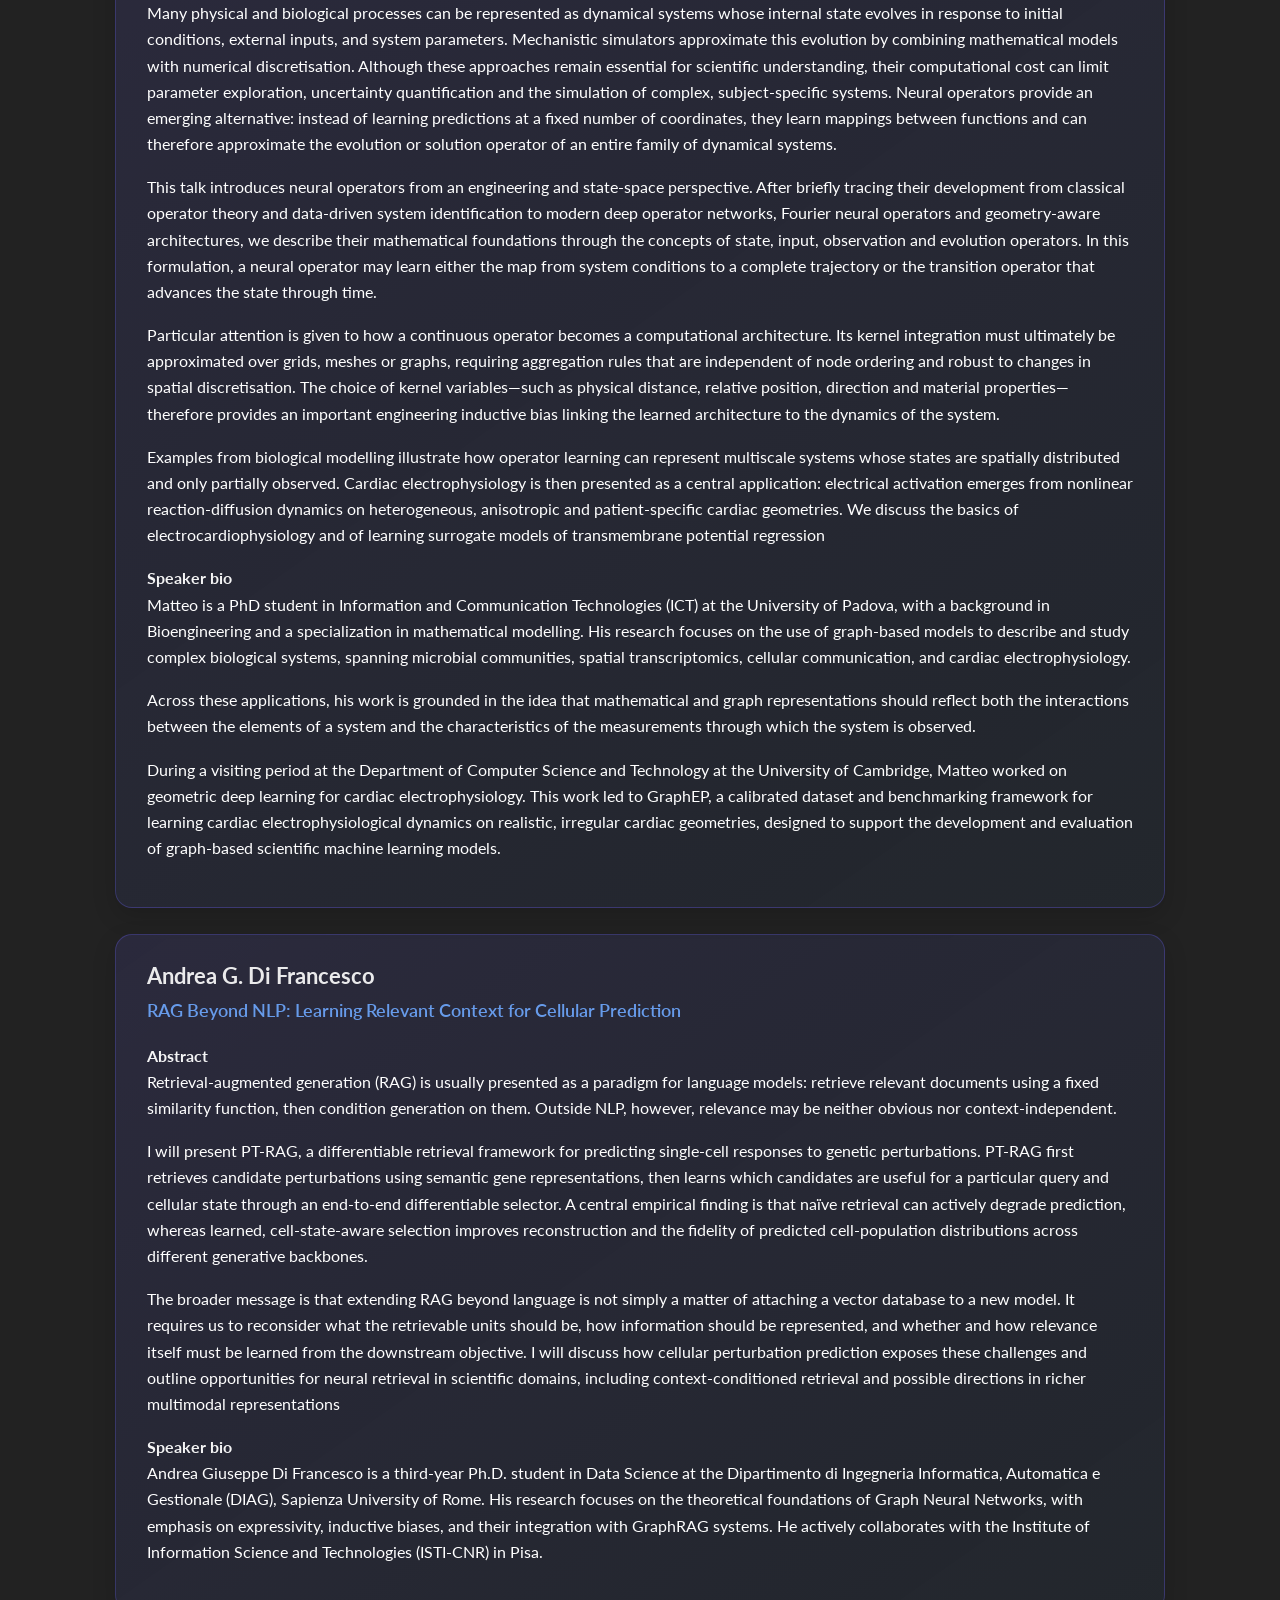
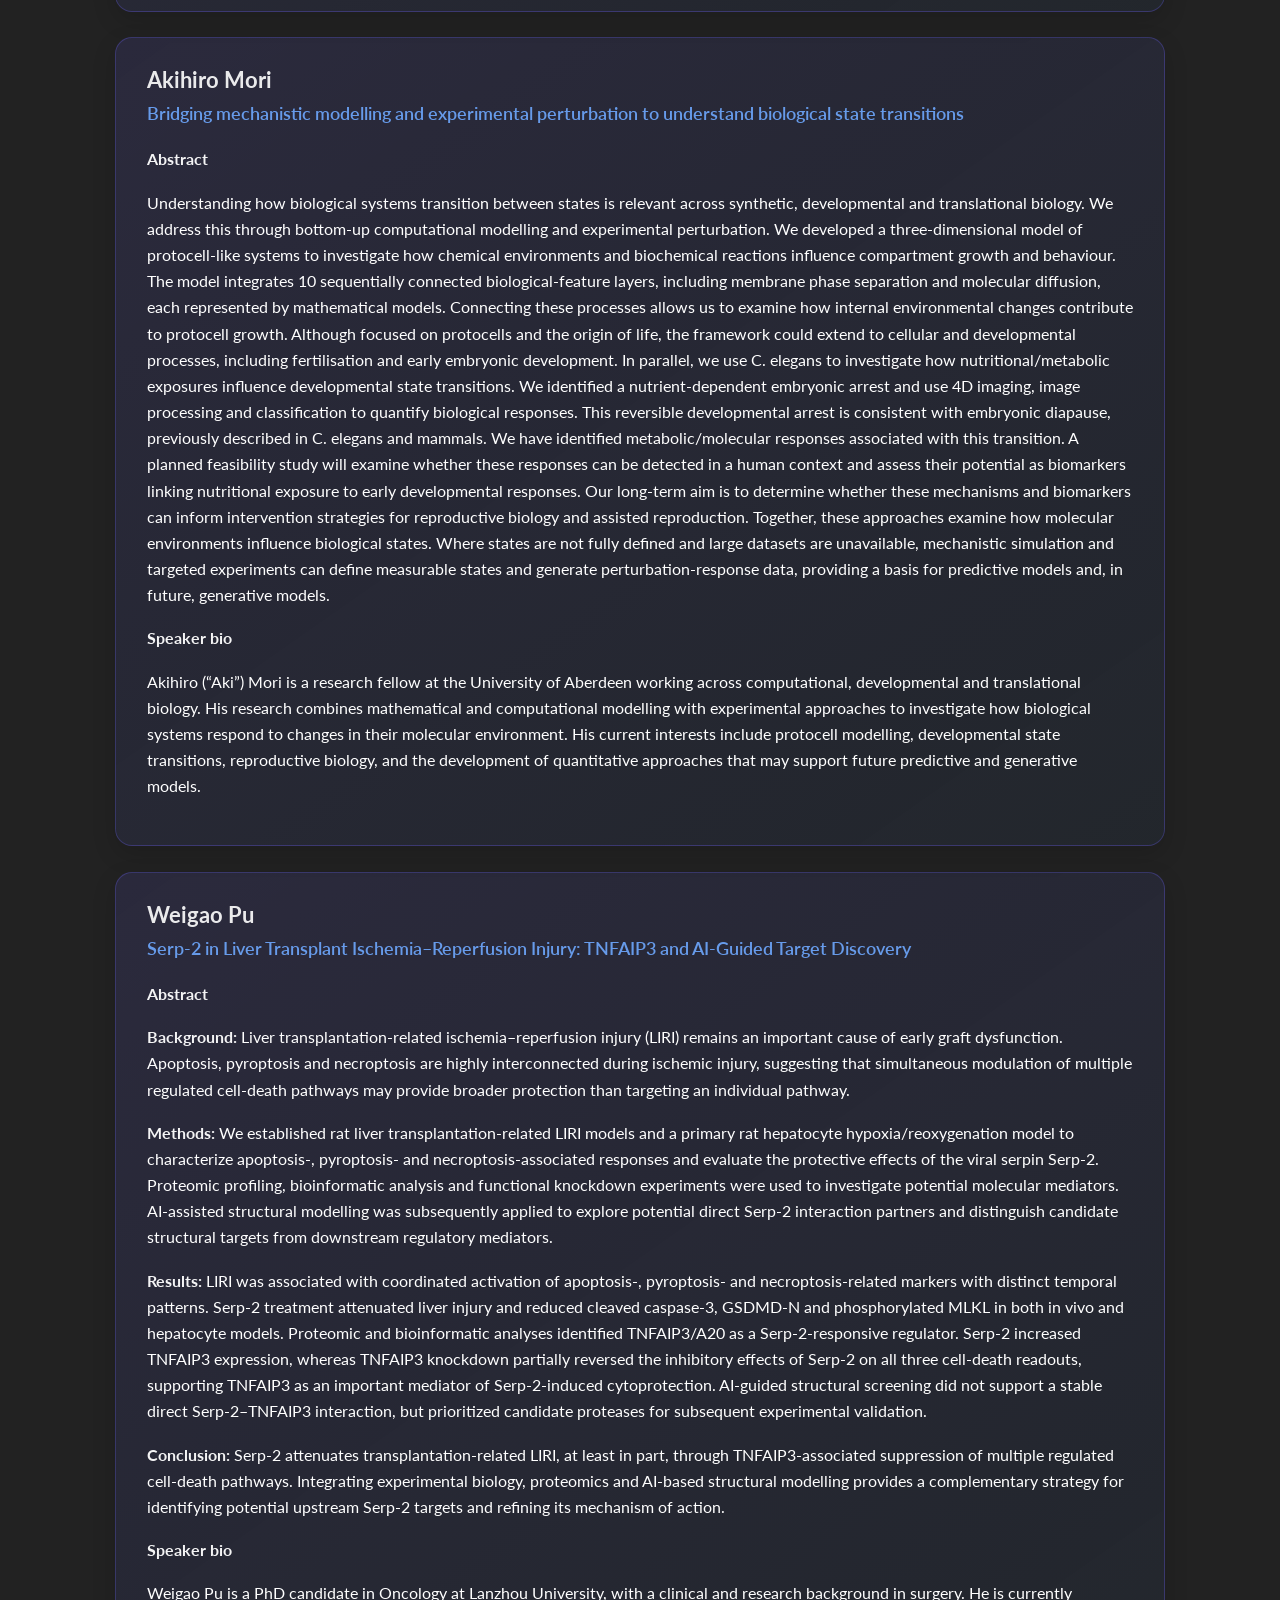
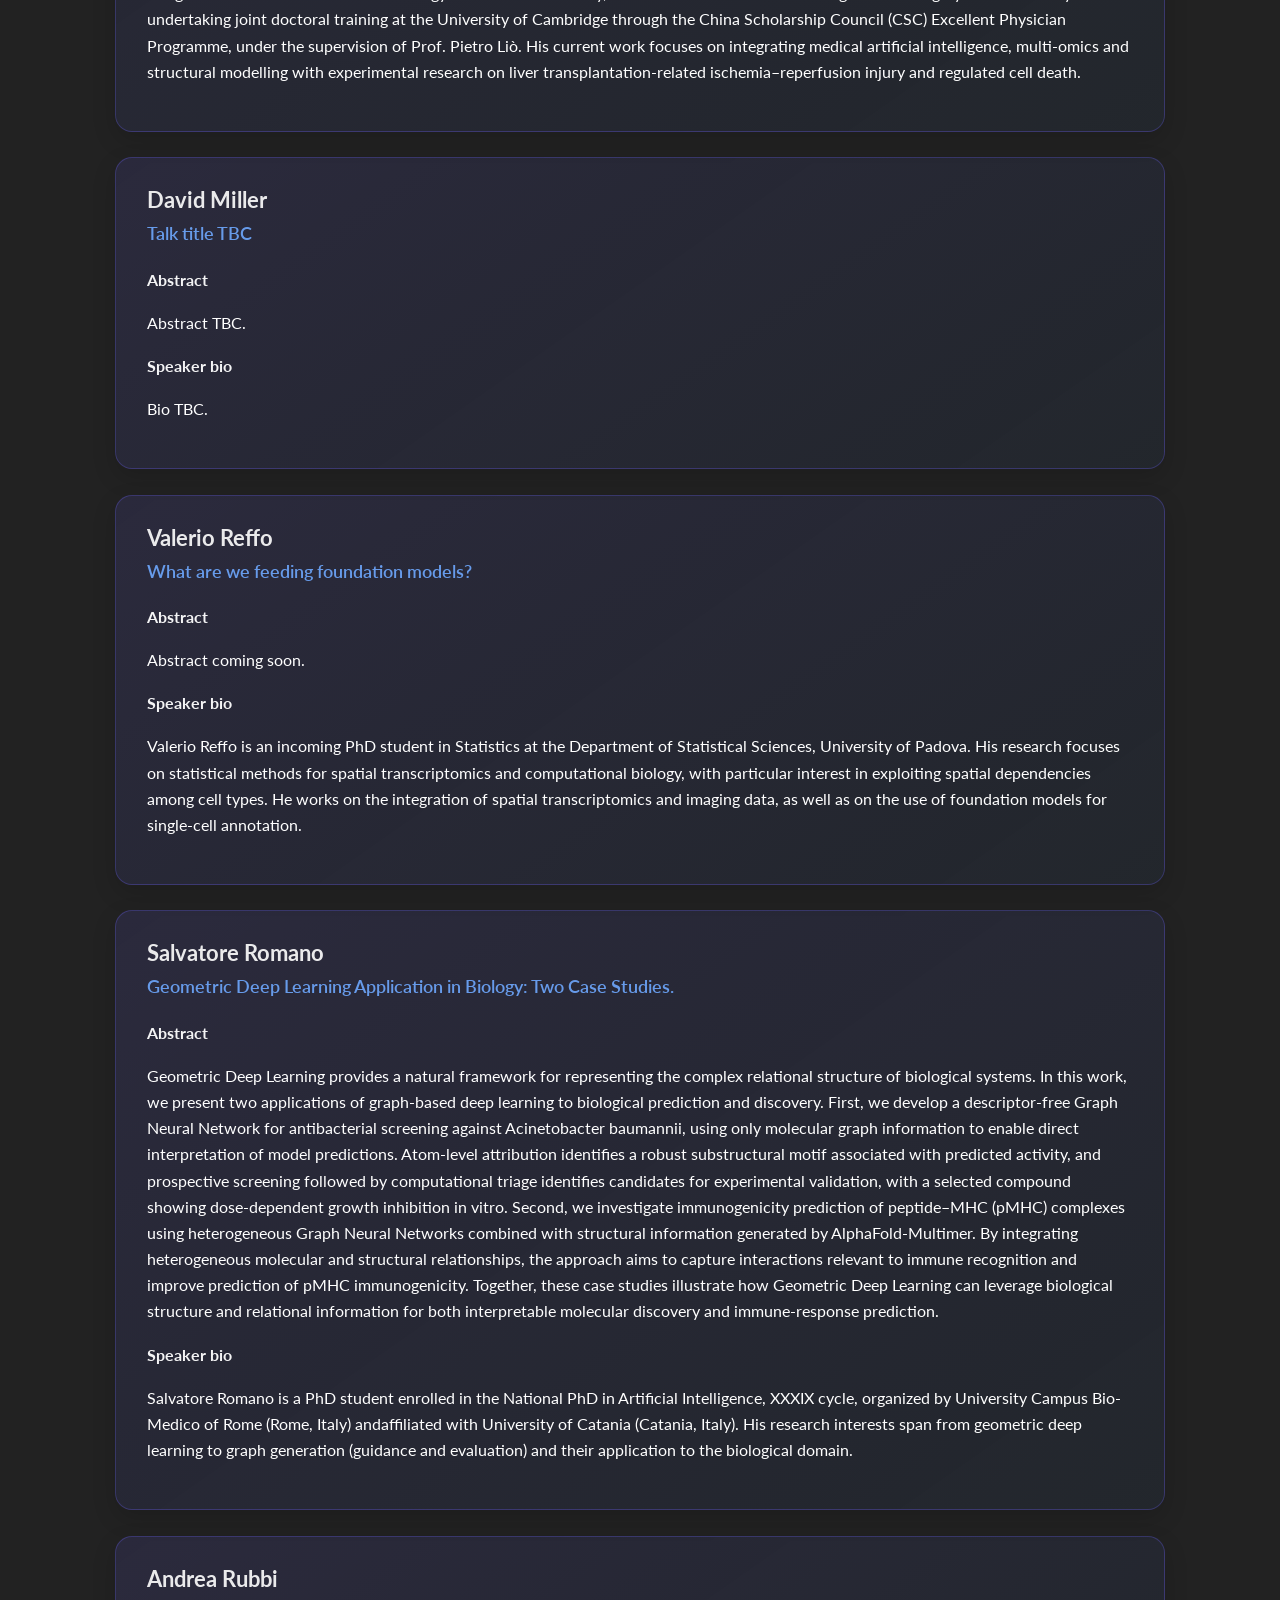
==== commit 89faf2e5: "up" ====
--- a/docs/abstracts.html
+++ b/docs/abstracts.html
@@ -414,6 +414,33 @@
 </section>
 </section>
 </div>
+<div id="mori" class="abstract-card">
+<section id="akihiro-mori" class="level3">
+<h3 class="anchored" data-anchor-id="akihiro-mori">Akihiro Mori</h3>
+<section id="bridging-mechanistic-modelling-and-experimental-perturbation-to-understand-biological-state-transitions" class="level4">
+<h4 class="anchored" data-anchor-id="bridging-mechanistic-modelling-and-experimental-perturbation-to-understand-biological-state-transitions">Bridging mechanistic modelling and experimental perturbation to understand biological state transitions</h4>
+<p><strong>Abstract</strong></p>
+<p>Understanding how biological systems transition between states is relevant across synthetic, developmental and translational biology. We address this through bottom-up computational modelling and experimental perturbation. We developed a three-dimensional model of protocell-like systems to investigate how chemical environments and biochemical reactions influence compartment growth and behaviour. The model integrates 10 sequentially connected biological-feature layers, including membrane phase separation and molecular diffusion, each represented by mathematical models. Connecting these processes allows us to examine how internal environmental changes contribute to protocell growth. Although focused on protocells and the origin of life, the framework could extend to cellular and developmental processes, including fertilisation and early embryonic development. In parallel, we use C. elegans to investigate how nutritional/metabolic exposures influence developmental state transitions. We identified a nutrient-dependent embryonic arrest and use 4D imaging, image processing and classification to quantify biological responses. This reversible developmental arrest is consistent with embryonic diapause, previously described in C. elegans and mammals. We have identified metabolic/molecular responses associated with this transition. A planned feasibility study will examine whether these responses can be detected in a human context and assess their potential as biomarkers linking nutritional exposure to early developmental responses. Our long-term aim is to determine whether these mechanisms and biomarkers can inform intervention strategies for reproductive biology and assisted reproduction. Together, these approaches examine how molecular environments influence biological states. Where states are not fully defined and large datasets are unavailable, mechanistic simulation and targeted experiments can define measurable states and generate perturbation-response data, providing a basis for predictive models and, in future, generative models.</p>
+<p><strong>Speaker bio</strong></p>
+<p>Akihiro (“Aki”) Mori is a research fellow at the University of Aberdeen working across computational, developmental and translational biology. His research combines mathematical and computational modelling with experimental approaches to investigate how biological systems respond to changes in their molecular environment. His current interests include protocell modelling, developmental state transitions, reproductive biology, and the development of quantitative approaches that may support future predictive and generative models.</p>
+</section>
+</section>
+</div>
+<div id="pu" class="abstract-card">
+<section id="weigao-pu" class="level3">
+<h3 class="anchored" data-anchor-id="weigao-pu">Weigao Pu</h3>
+<section id="serp-2-in-liver-transplant-ischemiareperfusion-injury-tnfaip3-and-ai-guided-target-discovery" class="level4">
+<h4 class="anchored" data-anchor-id="serp-2-in-liver-transplant-ischemiareperfusion-injury-tnfaip3-and-ai-guided-target-discovery">Serp-2 in Liver Transplant Ischemia–Reperfusion Injury: TNFAIP3 and AI-Guided Target Discovery</h4>
+<p><strong>Abstract</strong></p>
+<p><strong>Background:</strong> Liver transplantation-related ischemia–reperfusion injury (LIRI) remains an important cause of early graft dysfunction. Apoptosis, pyroptosis and necroptosis are highly interconnected during ischemic injury, suggesting that simultaneous modulation of multiple regulated cell-death pathways may provide broader protection than targeting an individual pathway.</p>
+<p><strong>Methods:</strong> We established rat liver transplantation-related LIRI models and a primary rat hepatocyte hypoxia/reoxygenation model to characterize apoptosis-, pyroptosis- and necroptosis-associated responses and evaluate the protective effects of the viral serpin Serp-2. Proteomic profiling, bioinformatic analysis and functional knockdown experiments were used to investigate potential molecular mediators. AI-assisted structural modelling was subsequently applied to explore potential direct Serp-2 interaction partners and distinguish candidate structural targets from downstream regulatory mediators.</p>
+<p><strong>Results:</strong> LIRI was associated with coordinated activation of apoptosis-, pyroptosis- and necroptosis-related markers with distinct temporal patterns. Serp-2 treatment attenuated liver injury and reduced cleaved caspase-3, GSDMD-N and phosphorylated MLKL in both in vivo and hepatocyte models. Proteomic and bioinformatic analyses identified TNFAIP3/A20 as a Serp-2-responsive regulator. Serp-2 increased TNFAIP3 expression, whereas TNFAIP3 knockdown partially reversed the inhibitory effects of Serp-2 on all three cell-death readouts, supporting TNFAIP3 as an important mediator of Serp-2-induced cytoprotection. AI-guided structural screening did not support a stable direct Serp-2–TNFAIP3 interaction, but prioritized candidate proteases for subsequent experimental validation.</p>
+<p><strong>Conclusion:</strong> Serp-2 attenuates transplantation-related LIRI, at least in part, through TNFAIP3-associated suppression of multiple regulated cell-death pathways. Integrating experimental biology, proteomics and AI-based structural modelling provides a complementary strategy for identifying potential upstream Serp-2 targets and refining its mechanism of action.</p>
+<p><strong>Speaker bio</strong></p>
+<p>Weigao Pu is a PhD candidate in Oncology at Lanzhou University, with a clinical and research background in surgery. He is currently undertaking joint doctoral training at the University of Cambridge through the China Scholarship Council (CSC) Excellent Physician Programme, under the supervision of Prof.&nbsp;Pietro Liò. His current work focuses on integrating medical artificial intelligence, multi-omics and structural modelling with experimental research on liver transplantation-related ischemia–reperfusion injury and regulated cell death.</p>
+</section>
+</section>
+</div>
 <div id="miller" class="abstract-card">
 <section id="david-miller" class="level3">
 <h3 class="anchored" data-anchor-id="david-miller">David Miller</h3>
@@ -426,26 +453,11 @@
 </section>
 </section>
 </div>
-<div id="pu" class="abstract-card">
-<section id="weigao-pu" class="level3">
-<h3 class="anchored" data-anchor-id="weigao-pu">Weigao Pu</h3>
-<section id="serp-2-in-liver-transplant-ischemiareperfusion-injury-tnfaip3-and-ai-guided-target-discovery" class="level4">
-<h4 class="anchored" data-anchor-id="serp-2-in-liver-transplant-ischemiareperfusion-injury-tnfaip3-and-ai-guided-target-discovery">Serp-2 in Liver Transplant Ischemia–Reperfusion Injury: TNFAIP3 and AI-Guided Target Discovery</h4>
-<p><strong>Abstract</strong></p>
-<p><strong>Background:</strong> Liver transplantation-related ischemia–reperfusion injury (LIRI) remains an important cause of early graft dysfunction. Apoptosis, pyroptosis and necroptosis are highly interconnected during ischemic injury, suggesting that simultaneous modulation of multiple regulated cell-death pathways may provide broader protection than targeting an individual pathway.</p>
-<p><strong>Methods:</strong> We established rat liver transplantation-related LIRI models and a primary rat hepatocyte hypoxia/reoxygenation model to characterize apoptosis-, pyroptosis- and necroptosis-associated responses and evaluate the protective effects of the viral serpin Serp-2. Proteomic profiling, bioinformatic analysis and functional knockdown experiments were used to investigate potential molecular mediators. AI-assisted structural modelling was subsequently applied to explore potential direct Serp-2 interaction partners and distinguish candidate structural targets from downstream regulatory mediators.</p>
-<p><strong>Results:</strong> LIRI was associated with coordinated activation of apoptosis-, pyroptosis- and necroptosis-related markers with distinct temporal patterns. Serp-2 treatment attenuated liver injury and reduced cleaved caspase-3, GSDMD-N and phosphorylated MLKL in both in vivo and hepatocyte models. Proteomic and bioinformatic analyses identified TNFAIP3/A20 as a Serp-2-responsive regulator. Serp-2 increased TNFAIP3 expression, whereas TNFAIP3 knockdown partially reversed the inhibitory effects of Serp-2 on all three cell-death readouts, supporting TNFAIP3 as an important mediator of Serp-2-induced cytoprotection. AI-guided structural screening did not support a stable direct Serp-2–TNFAIP3 interaction, but prioritized candidate proteases for subsequent experimental validation.</p>
-<p><strong>Conclusion:</strong> Serp-2 attenuates transplantation-related LIRI, at least in part, through TNFAIP3-associated suppression of multiple regulated cell-death pathways. Integrating experimental biology, proteomics and AI-based structural modelling provides a complementary strategy for identifying potential upstream Serp-2 targets and refining its mechanism of action.</p>
-<p><strong>Speaker bio</strong></p>
-<p>Weigao Pu is a PhD candidate in Oncology at Lanzhou University, with a clinical and research background in surgery. He is currently undertaking joint doctoral training at the University of Cambridge through the China Scholarship Council (CSC) Excellent Physician Programme, under the supervision of Prof.&nbsp;Pietro Liò. His current work focuses on integrating medical artificial intelligence, multi-omics and structural modelling with experimental research on liver transplantation-related ischemia–reperfusion injury and regulated cell death.</p>
-</section>
-</section>
-</div>
 <div id="reffo" class="abstract-card">
 <section id="valerio-reffo" class="level3">
 <h3 class="anchored" data-anchor-id="valerio-reffo">Valerio Reffo</h3>
-<section id="title-to-be-announced" class="level4">
-<h4 class="anchored" data-anchor-id="title-to-be-announced">Title to be announced</h4>
+<section id="what-are-we-feeding-foundation-models" class="level4">
+<h4 class="anchored" data-anchor-id="what-are-we-feeding-foundation-models">What are we feeding foundation models?</h4>
 <p><strong>Abstract</strong></p>
 <p>Abstract coming soon.</p>
 <p><strong>Speaker bio</strong></p>
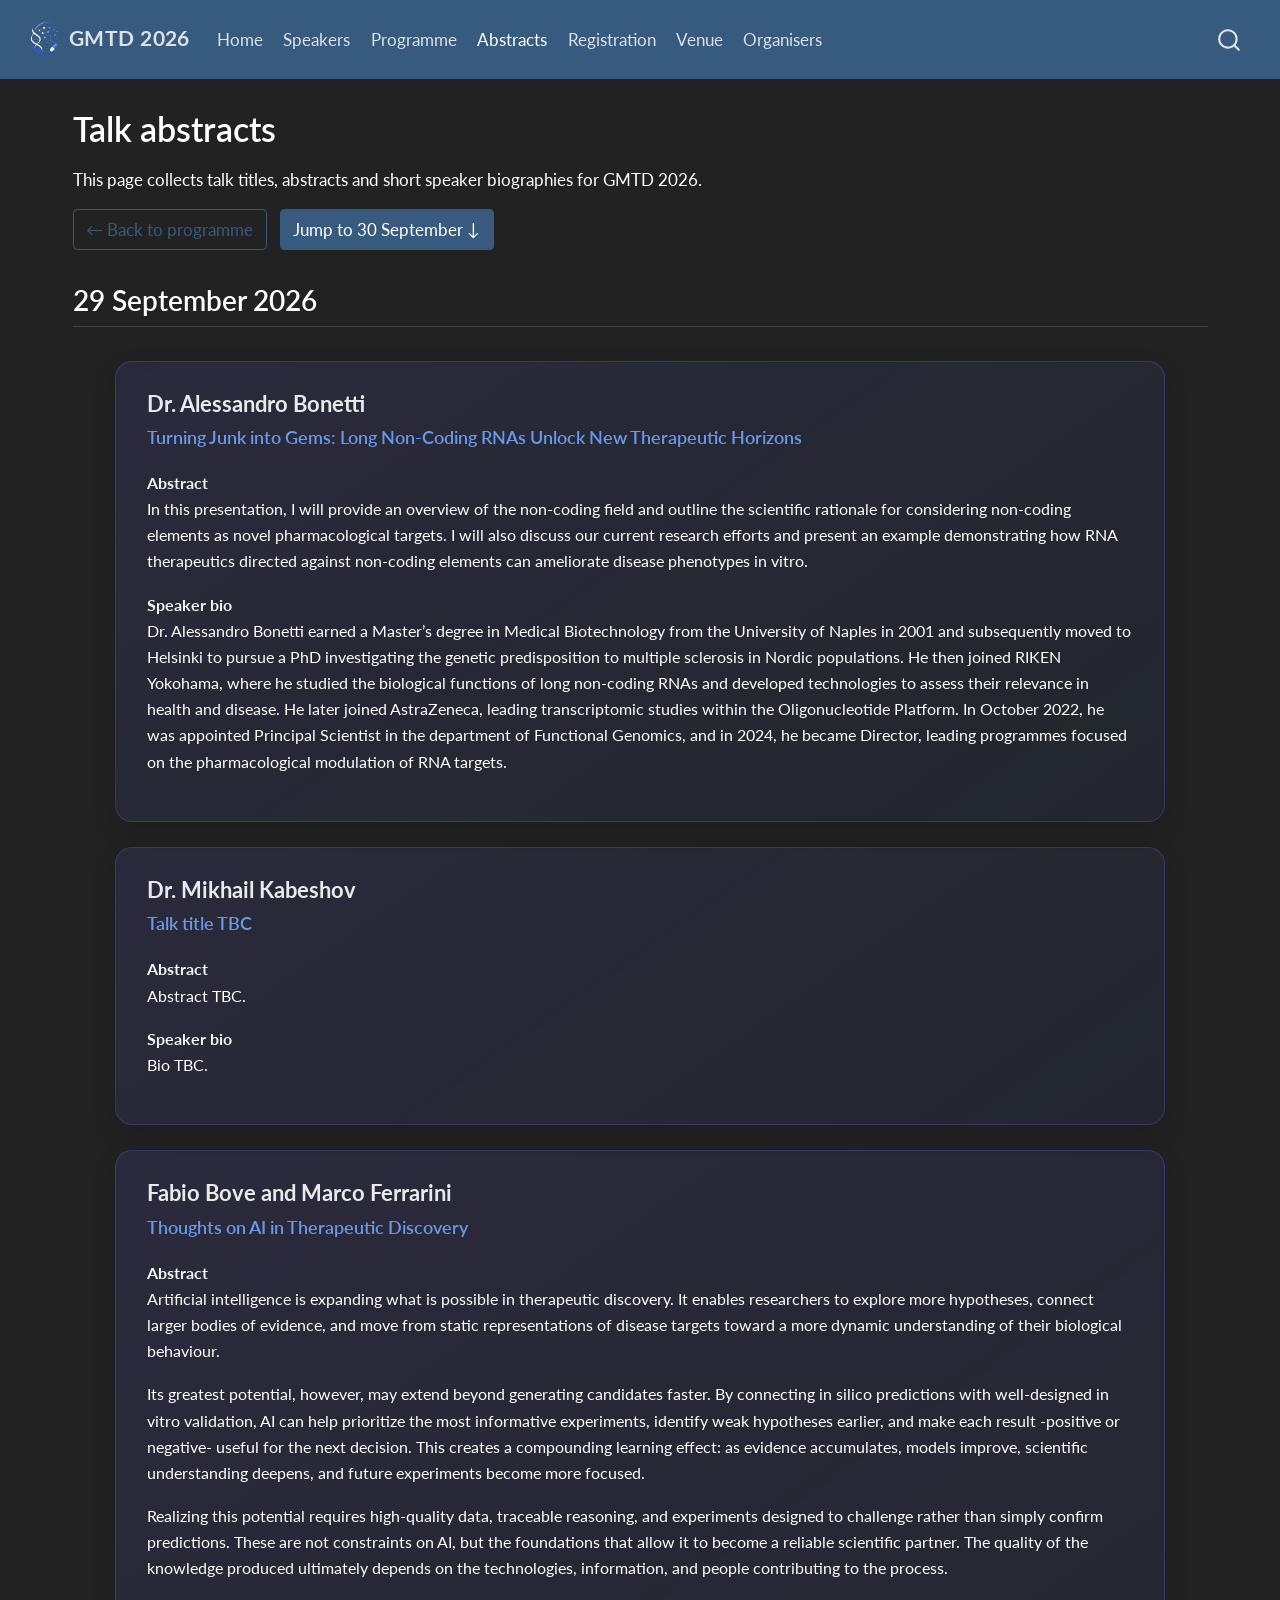
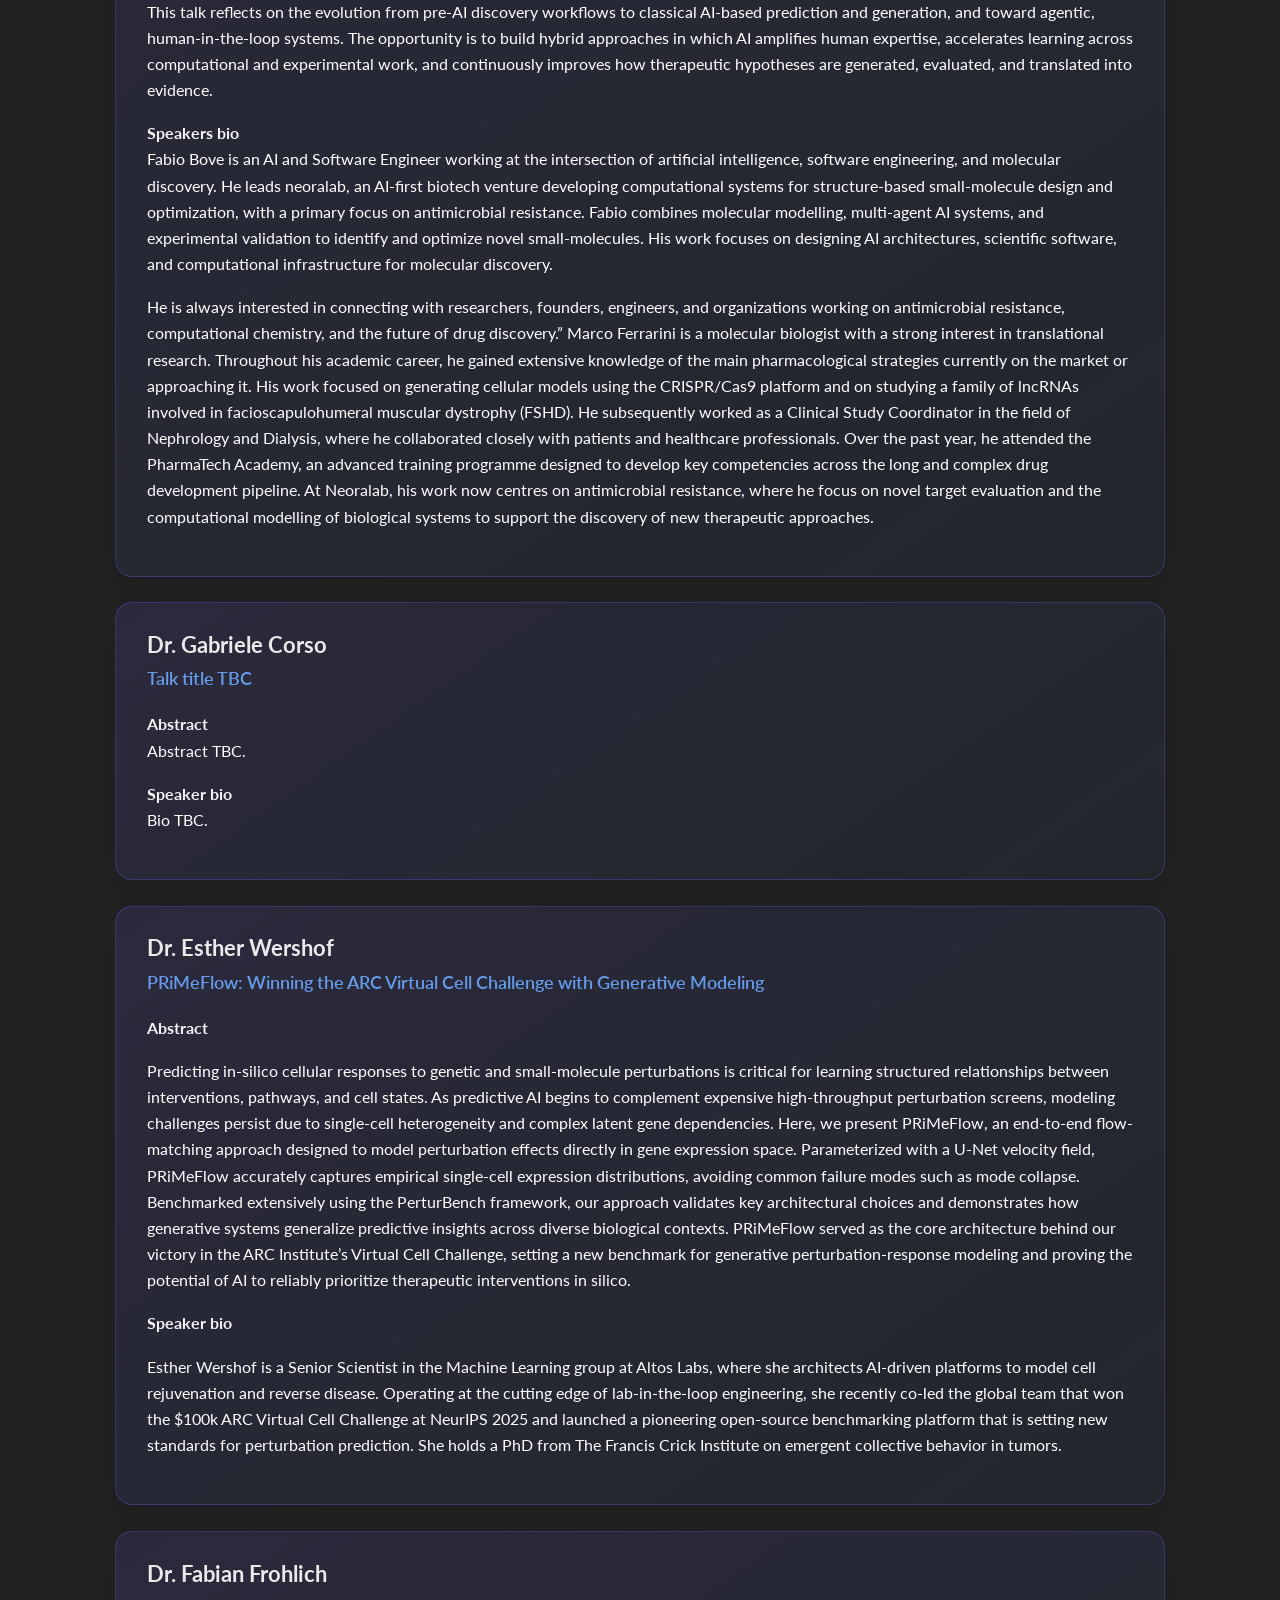
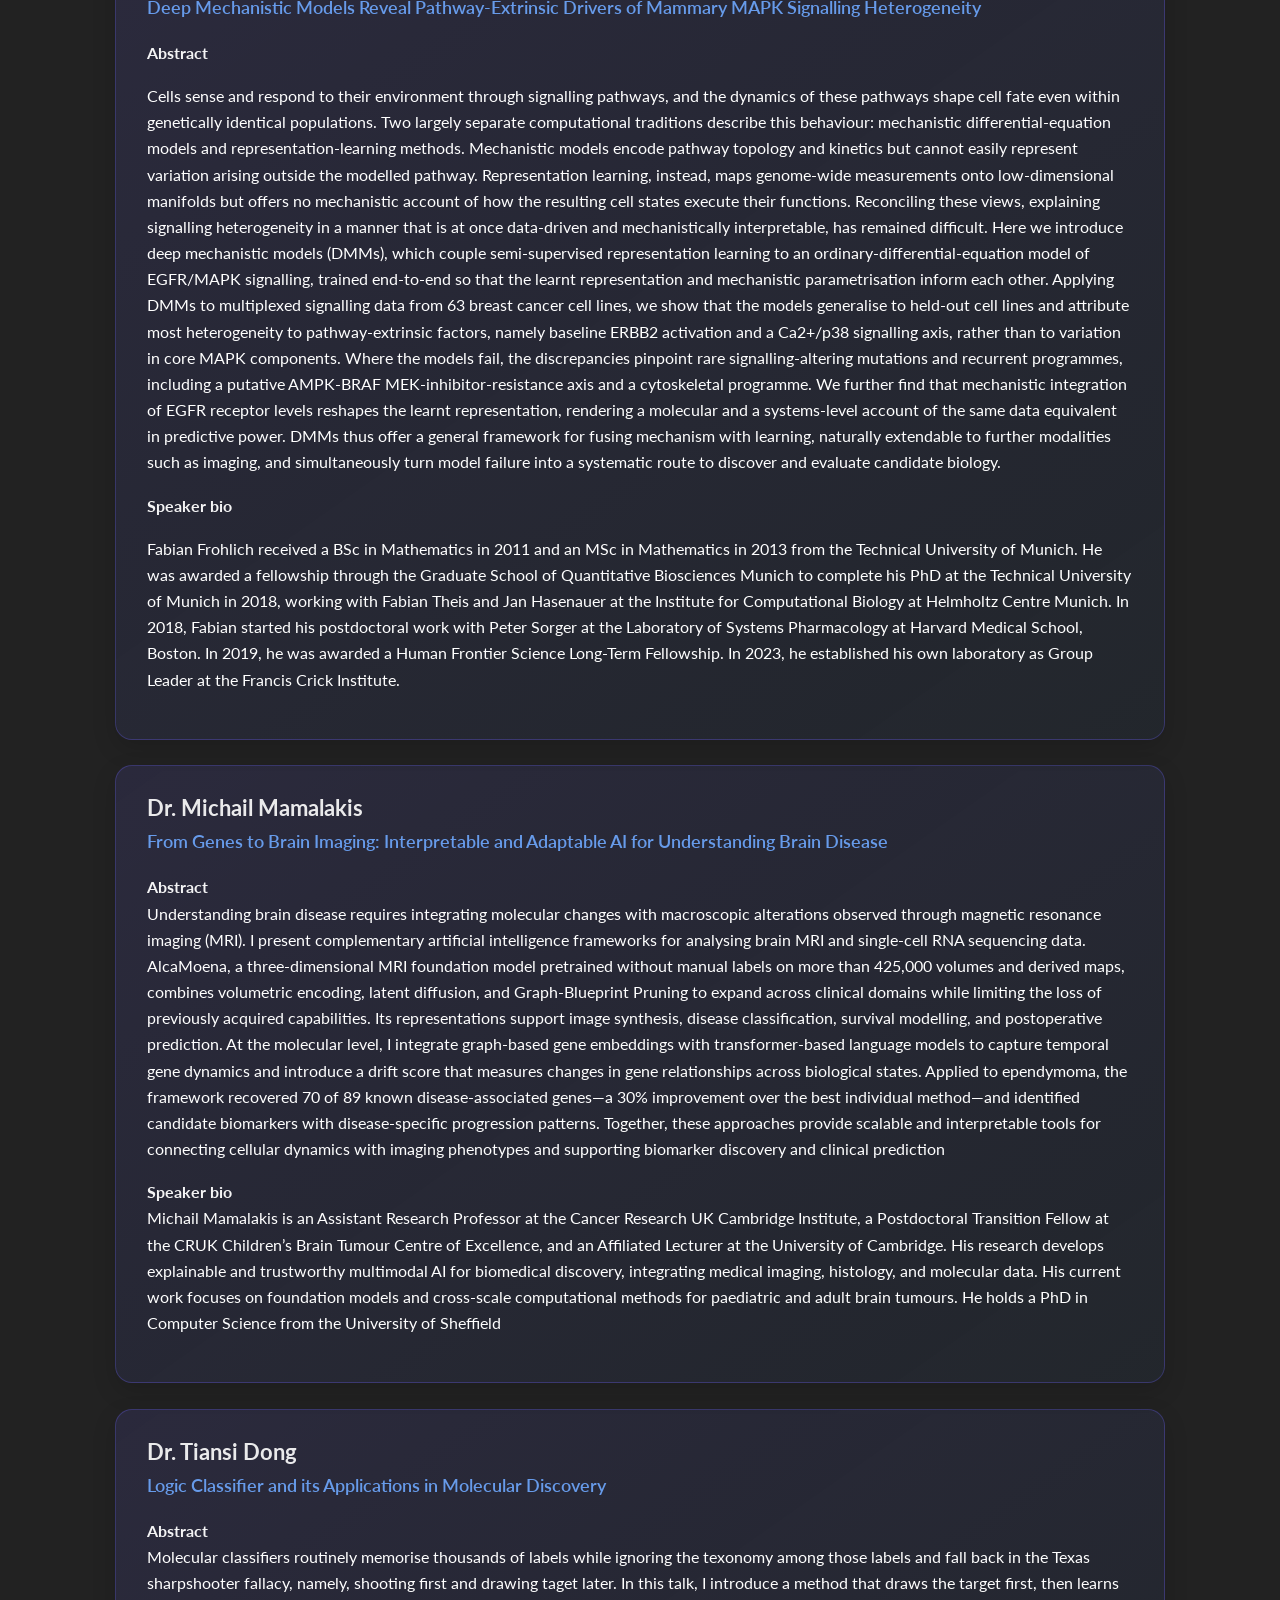
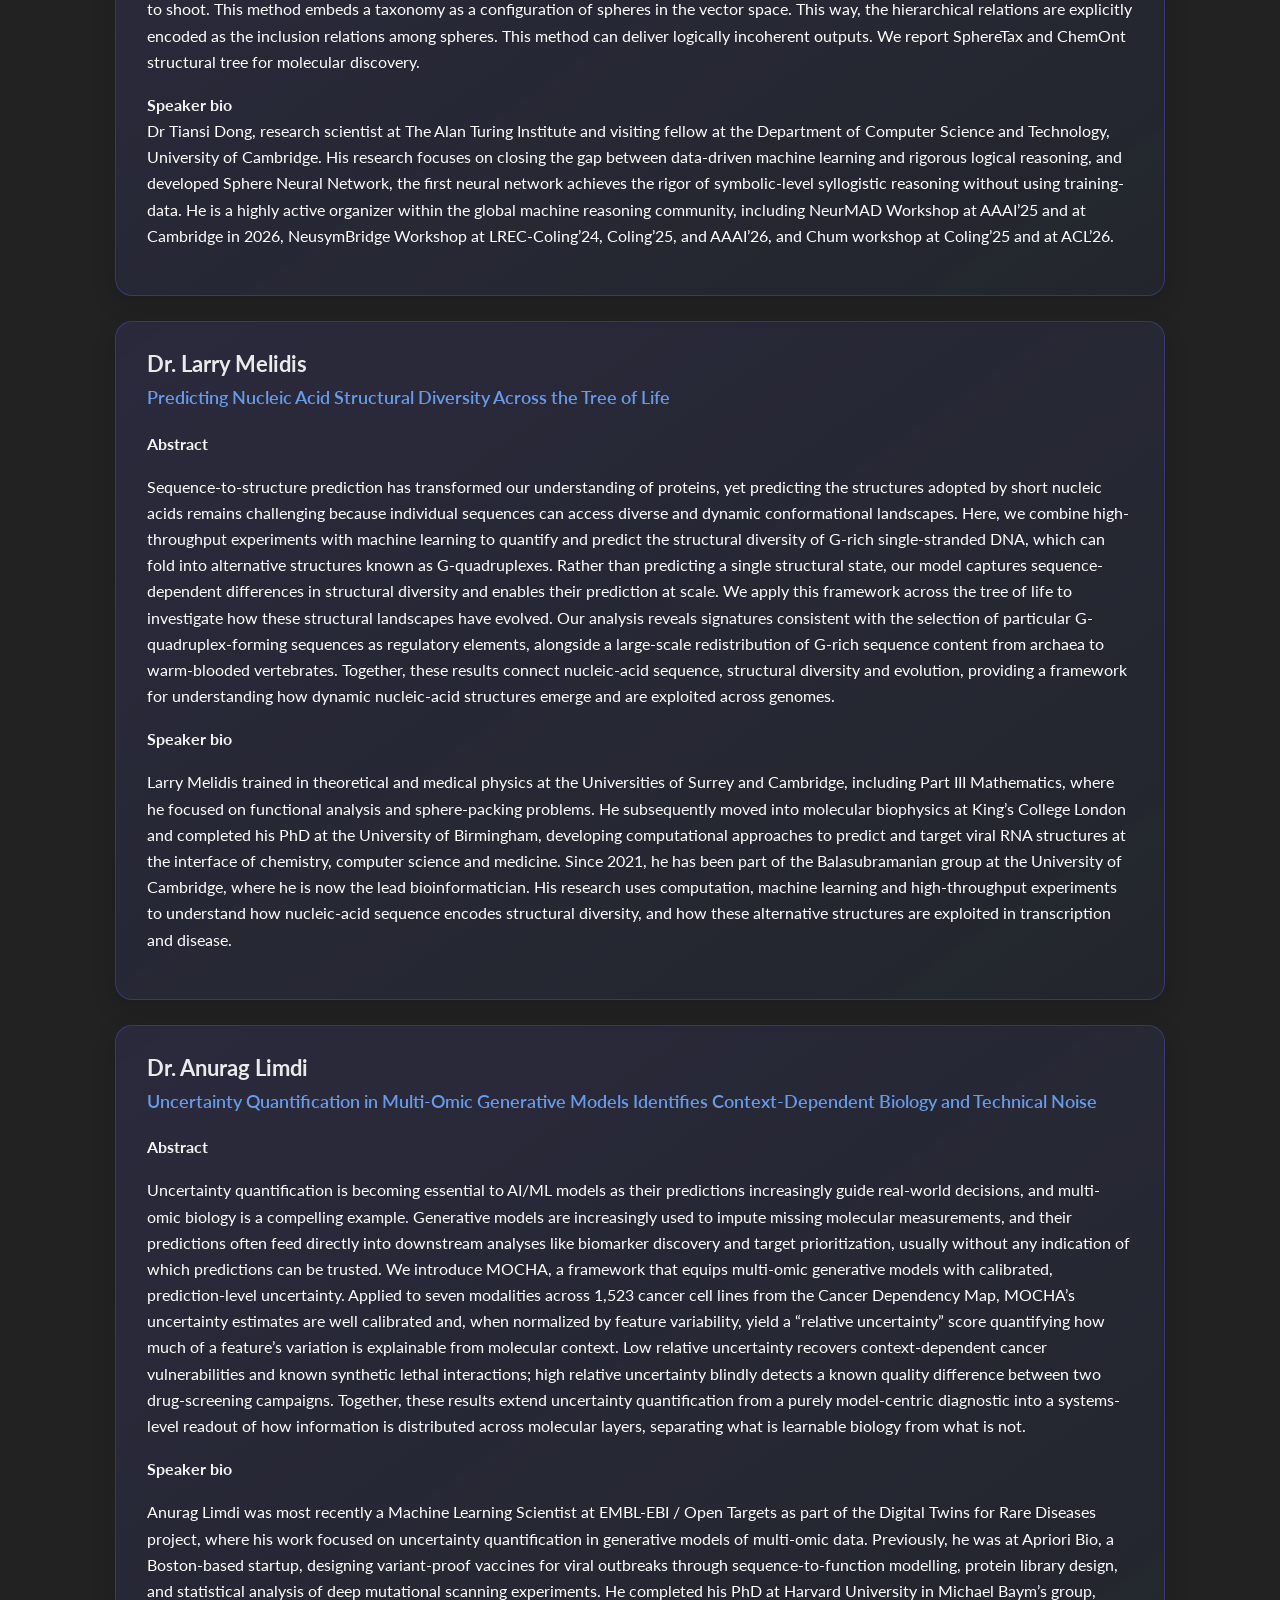
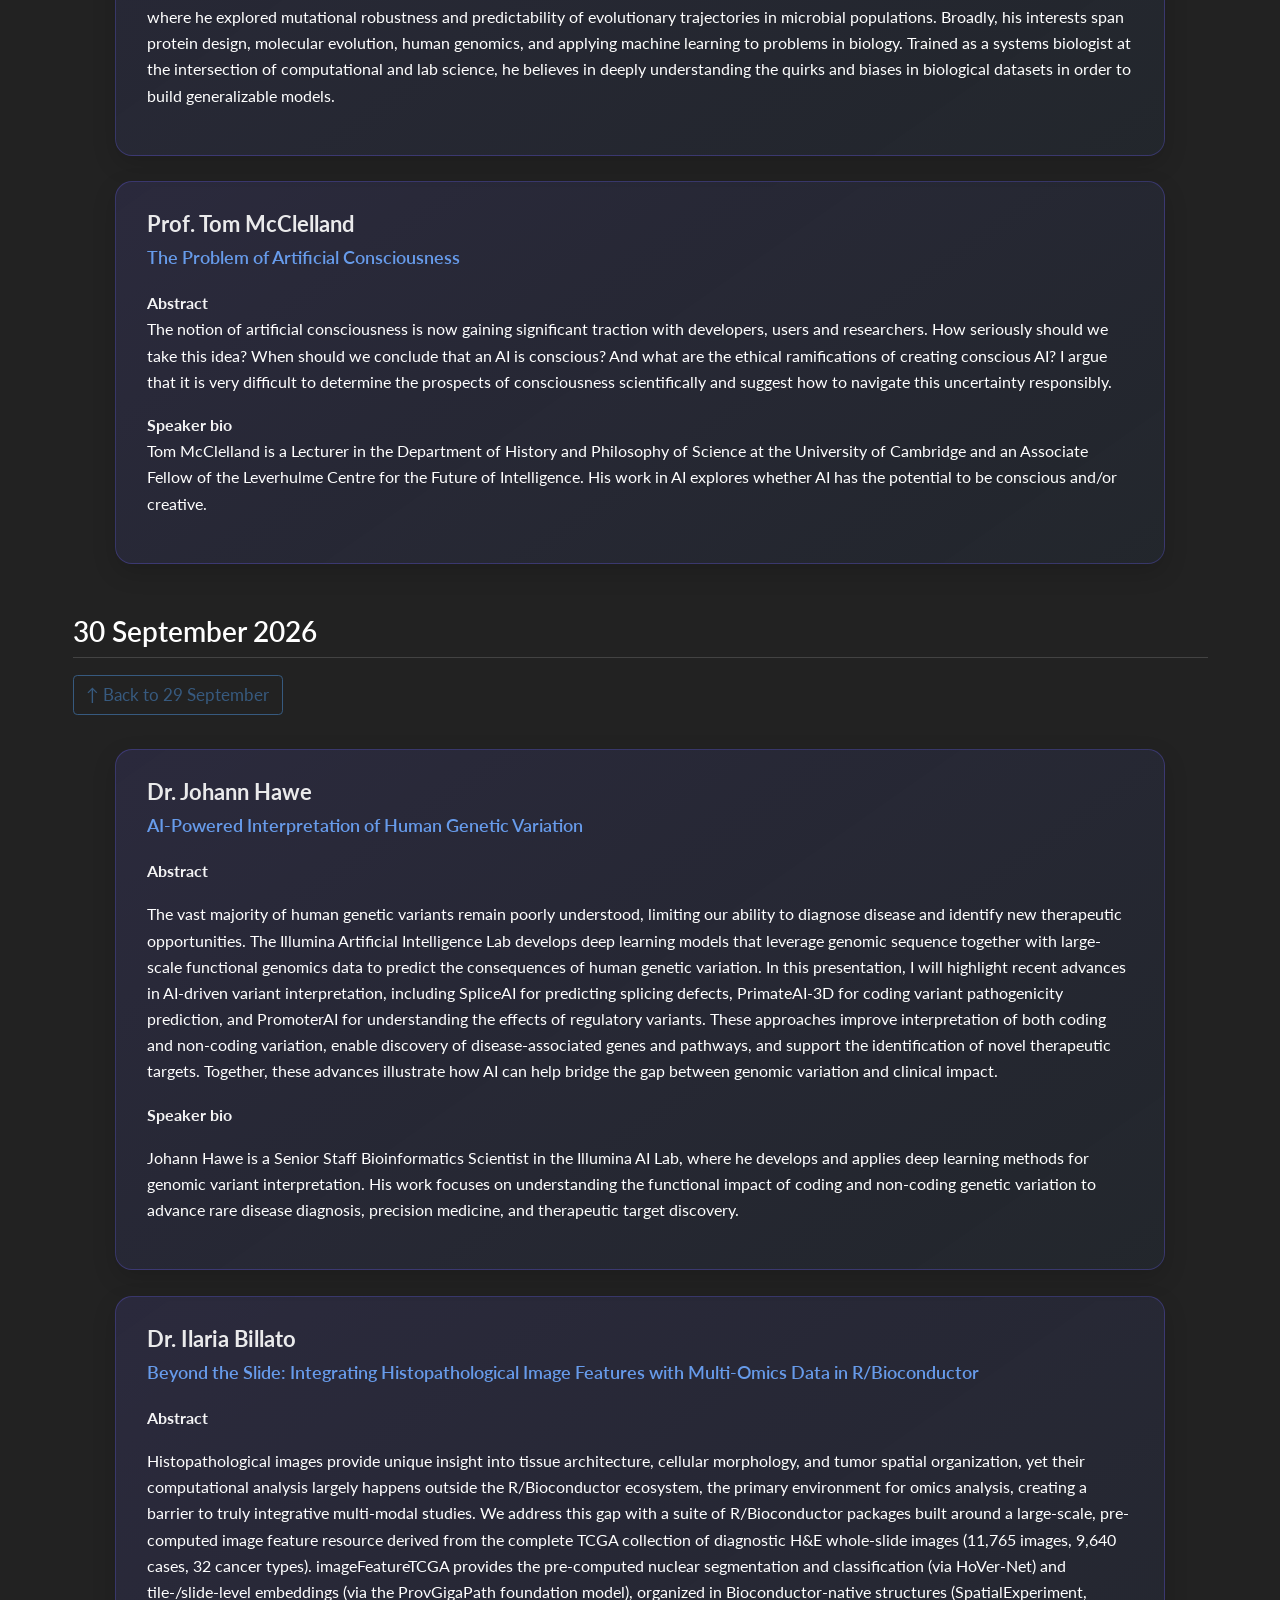
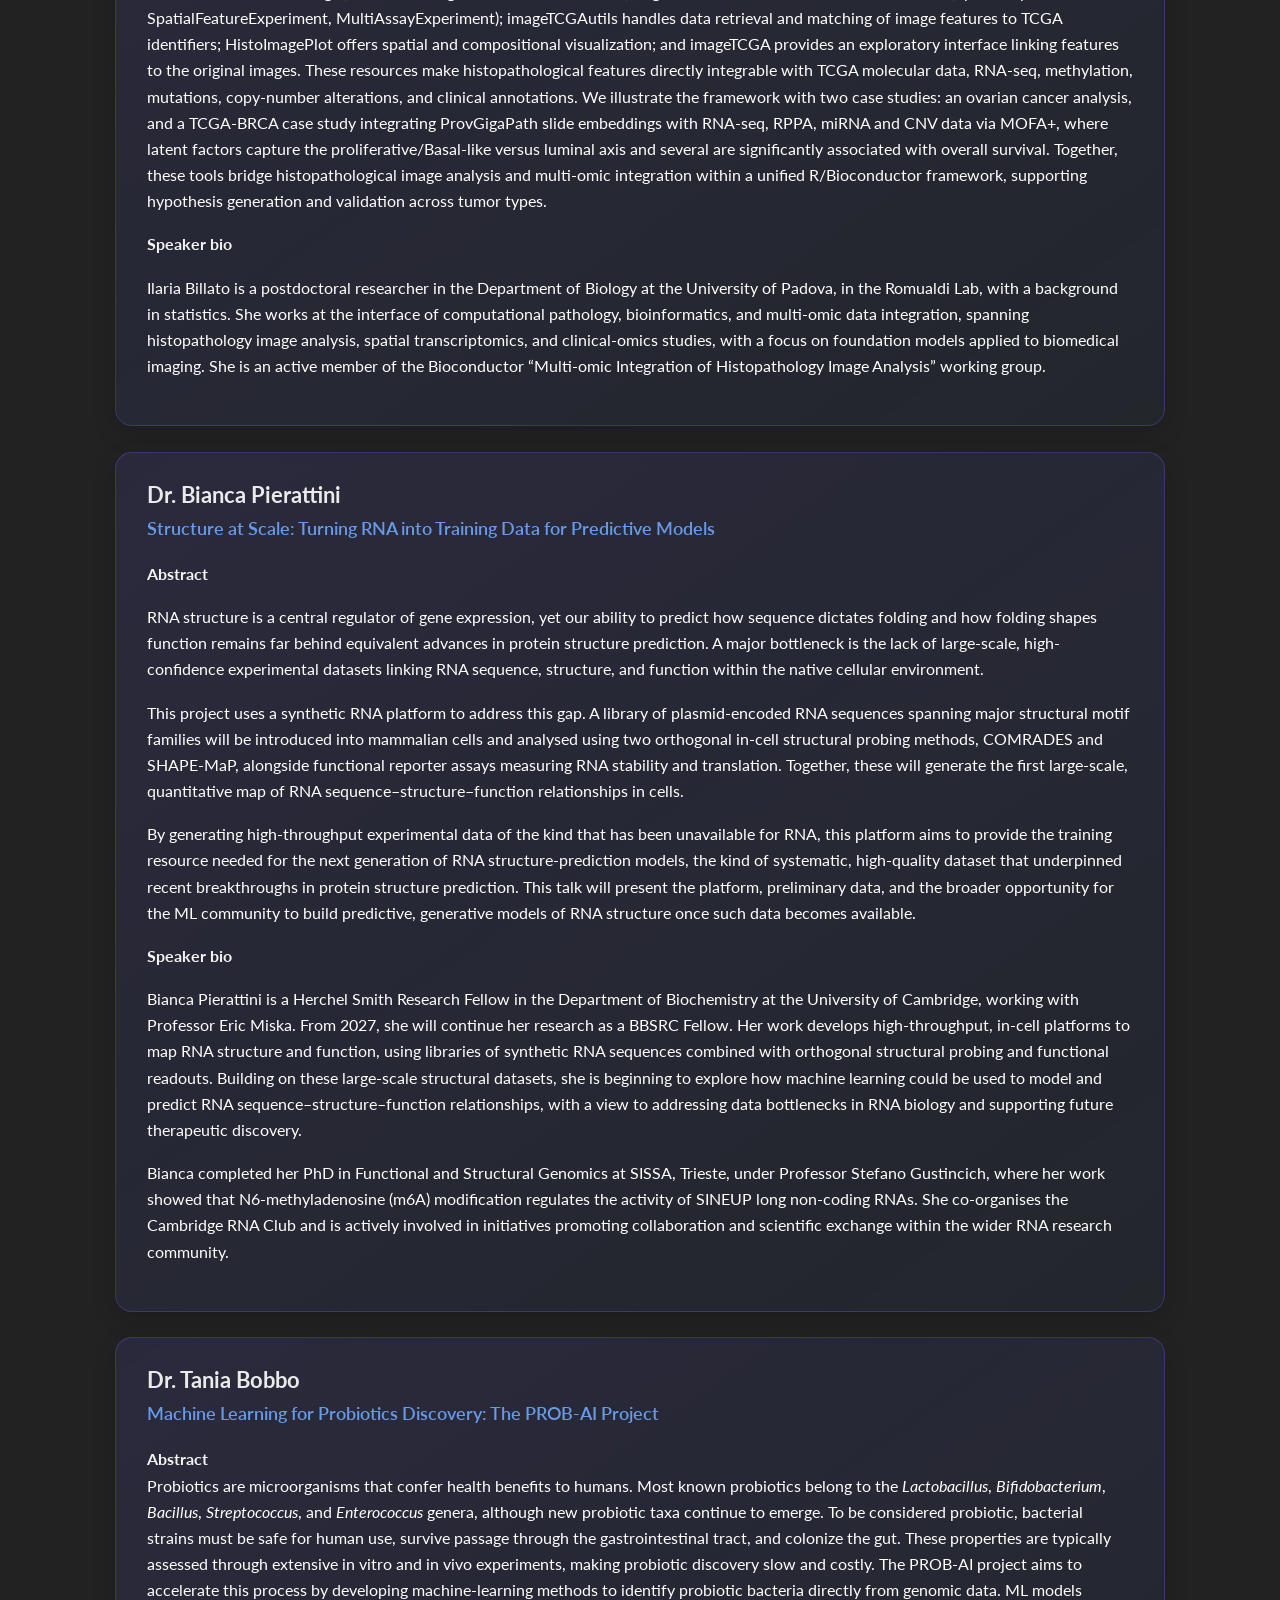
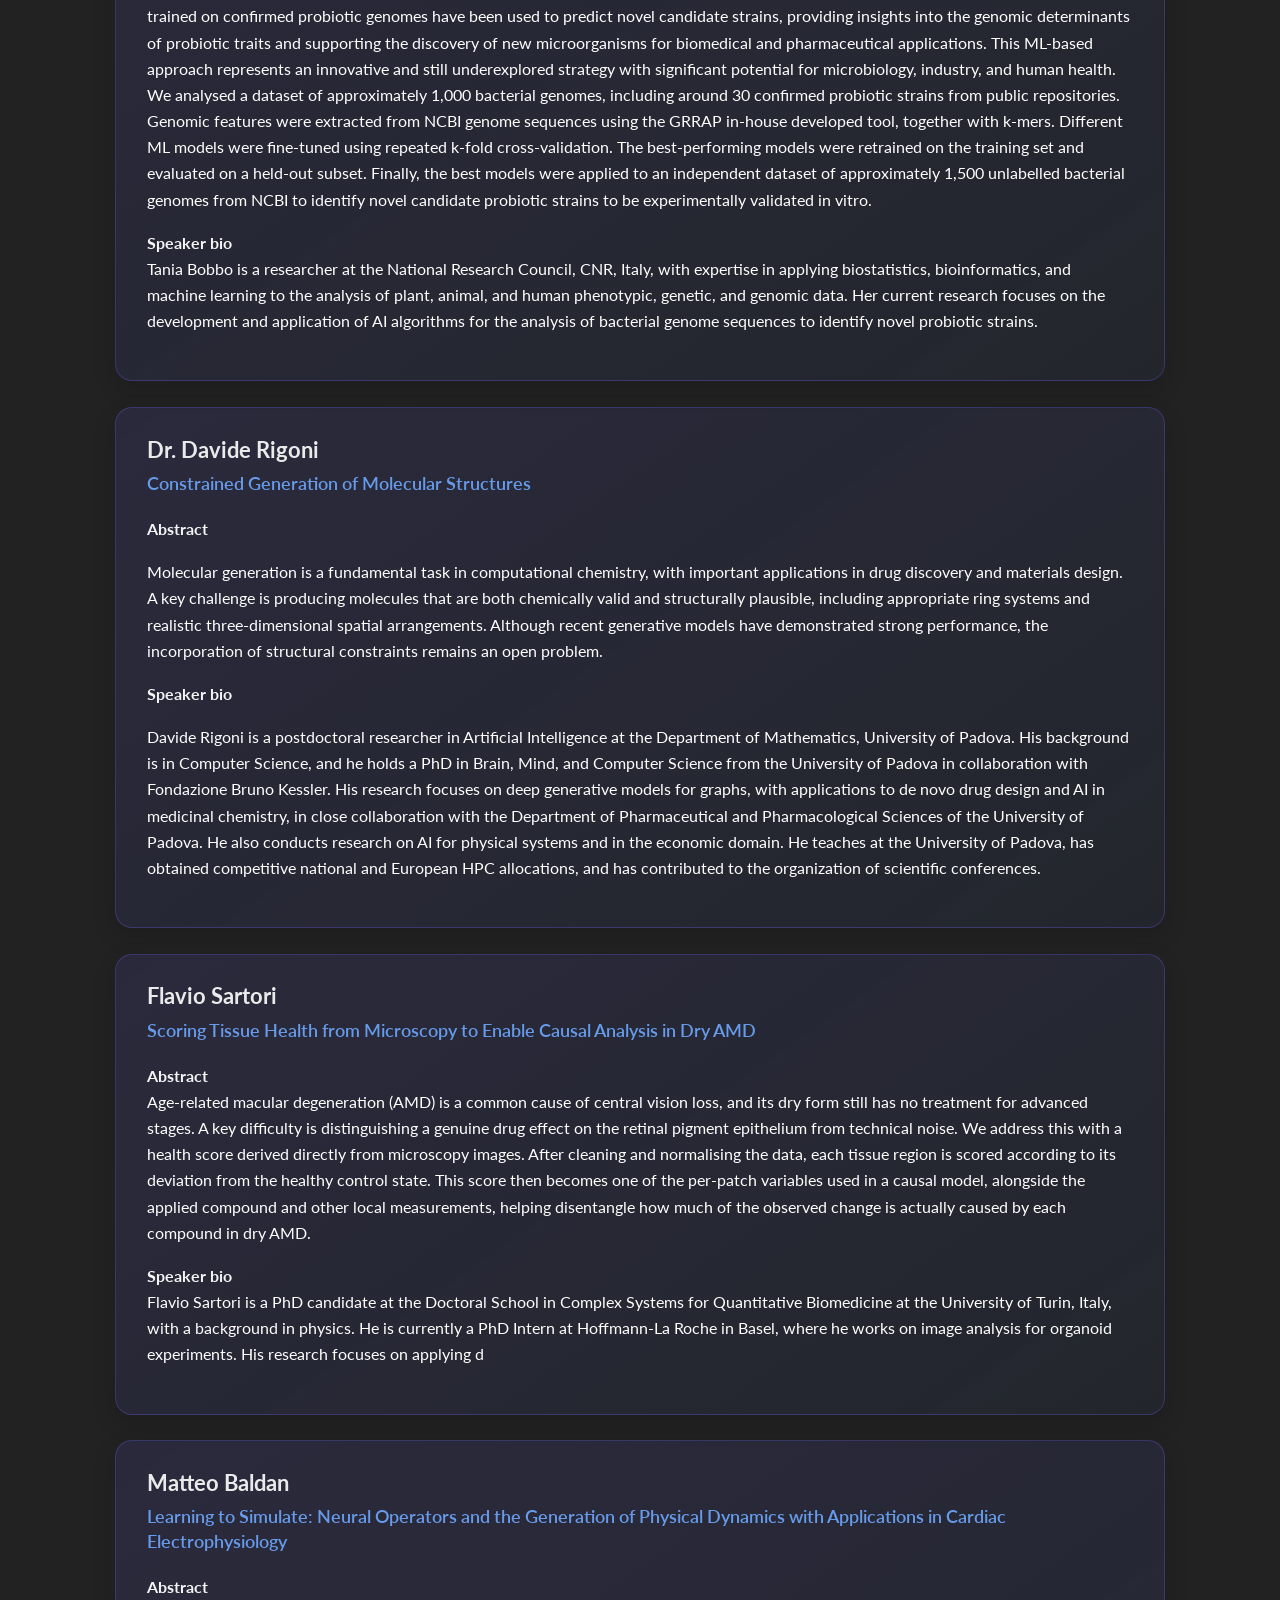
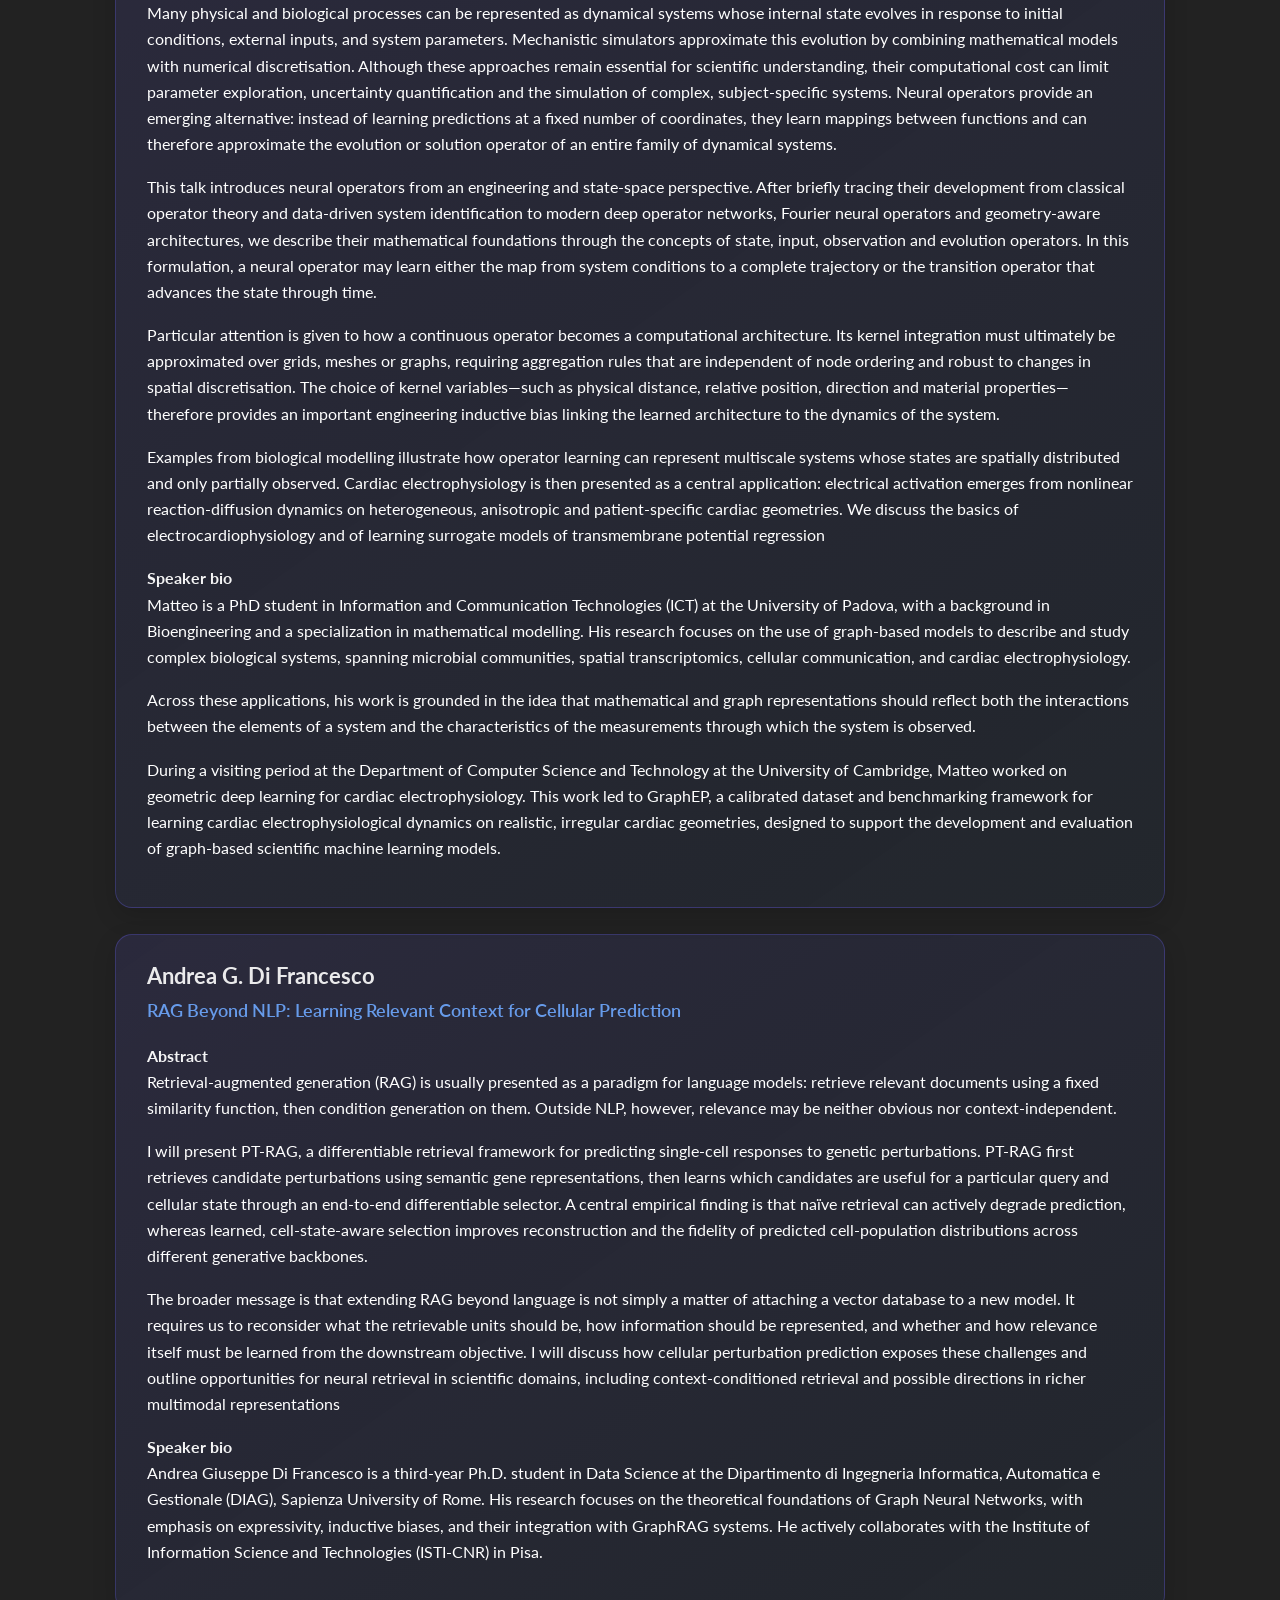
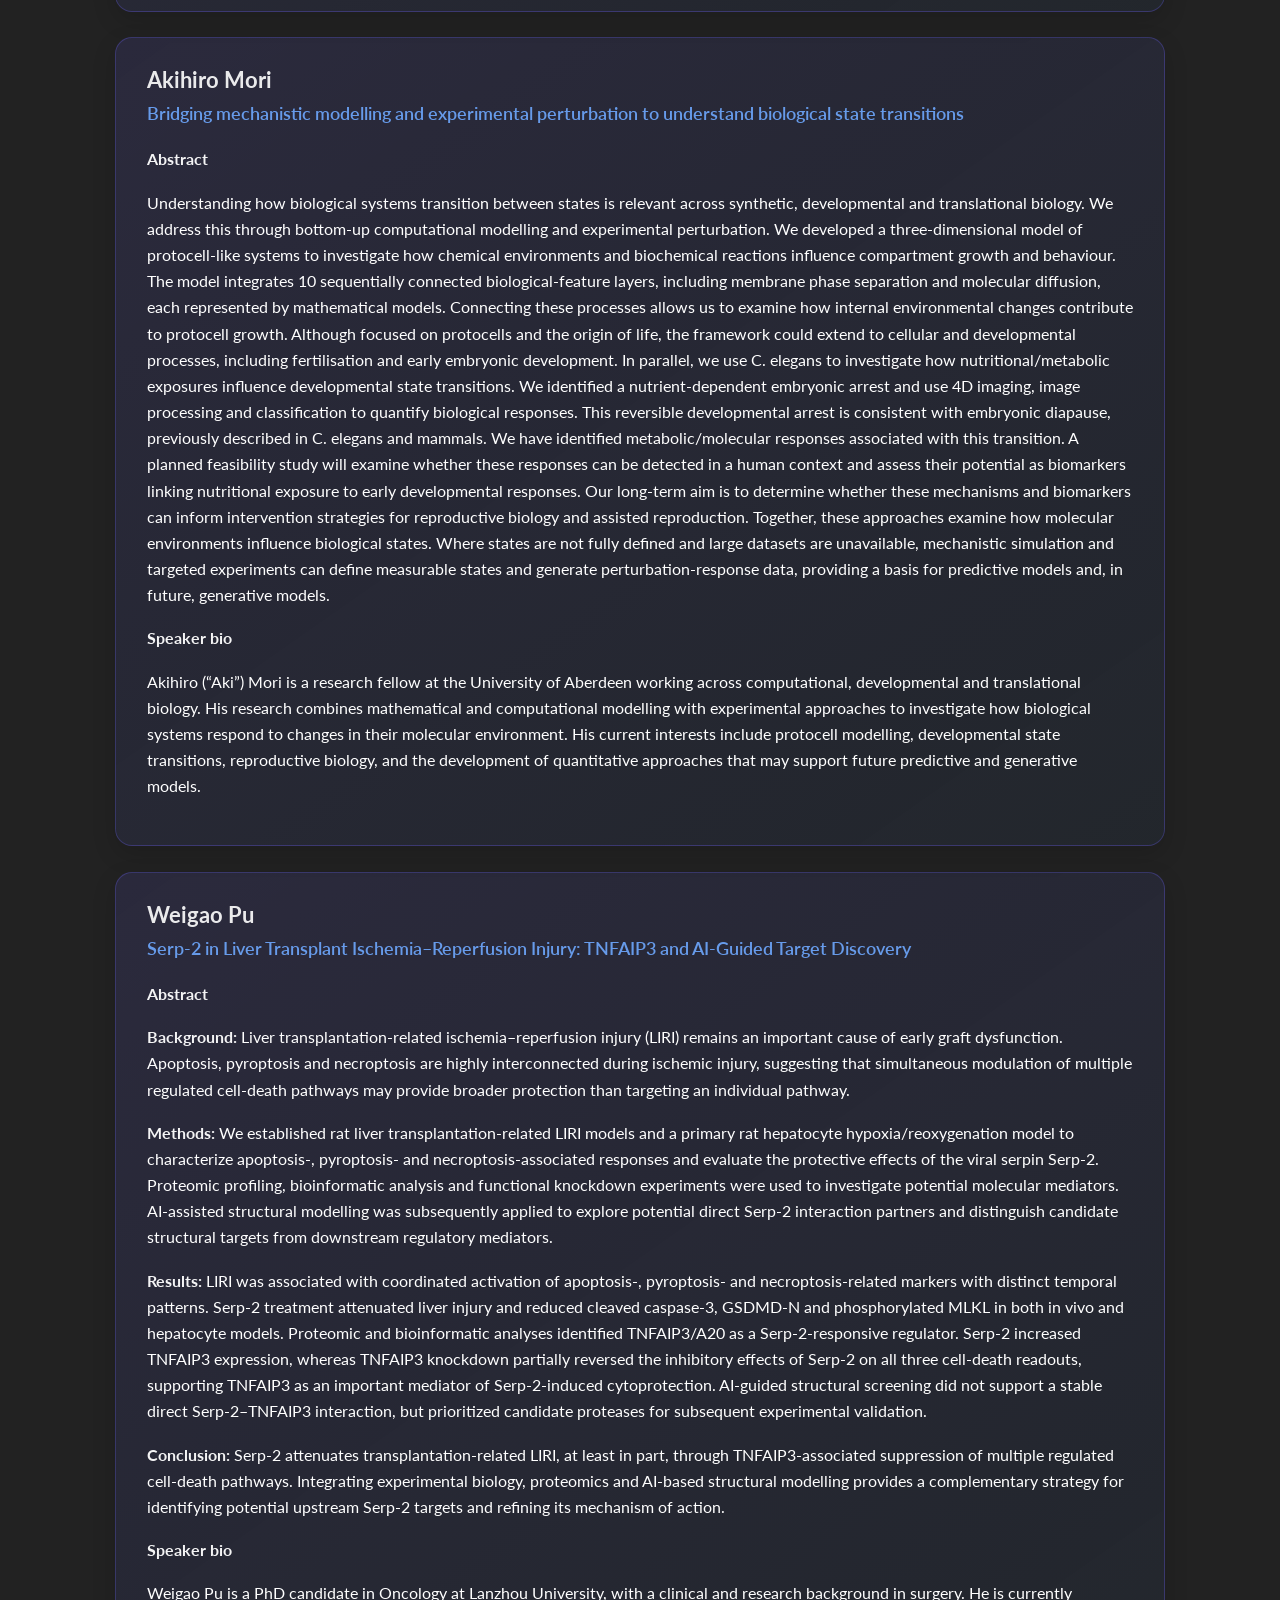
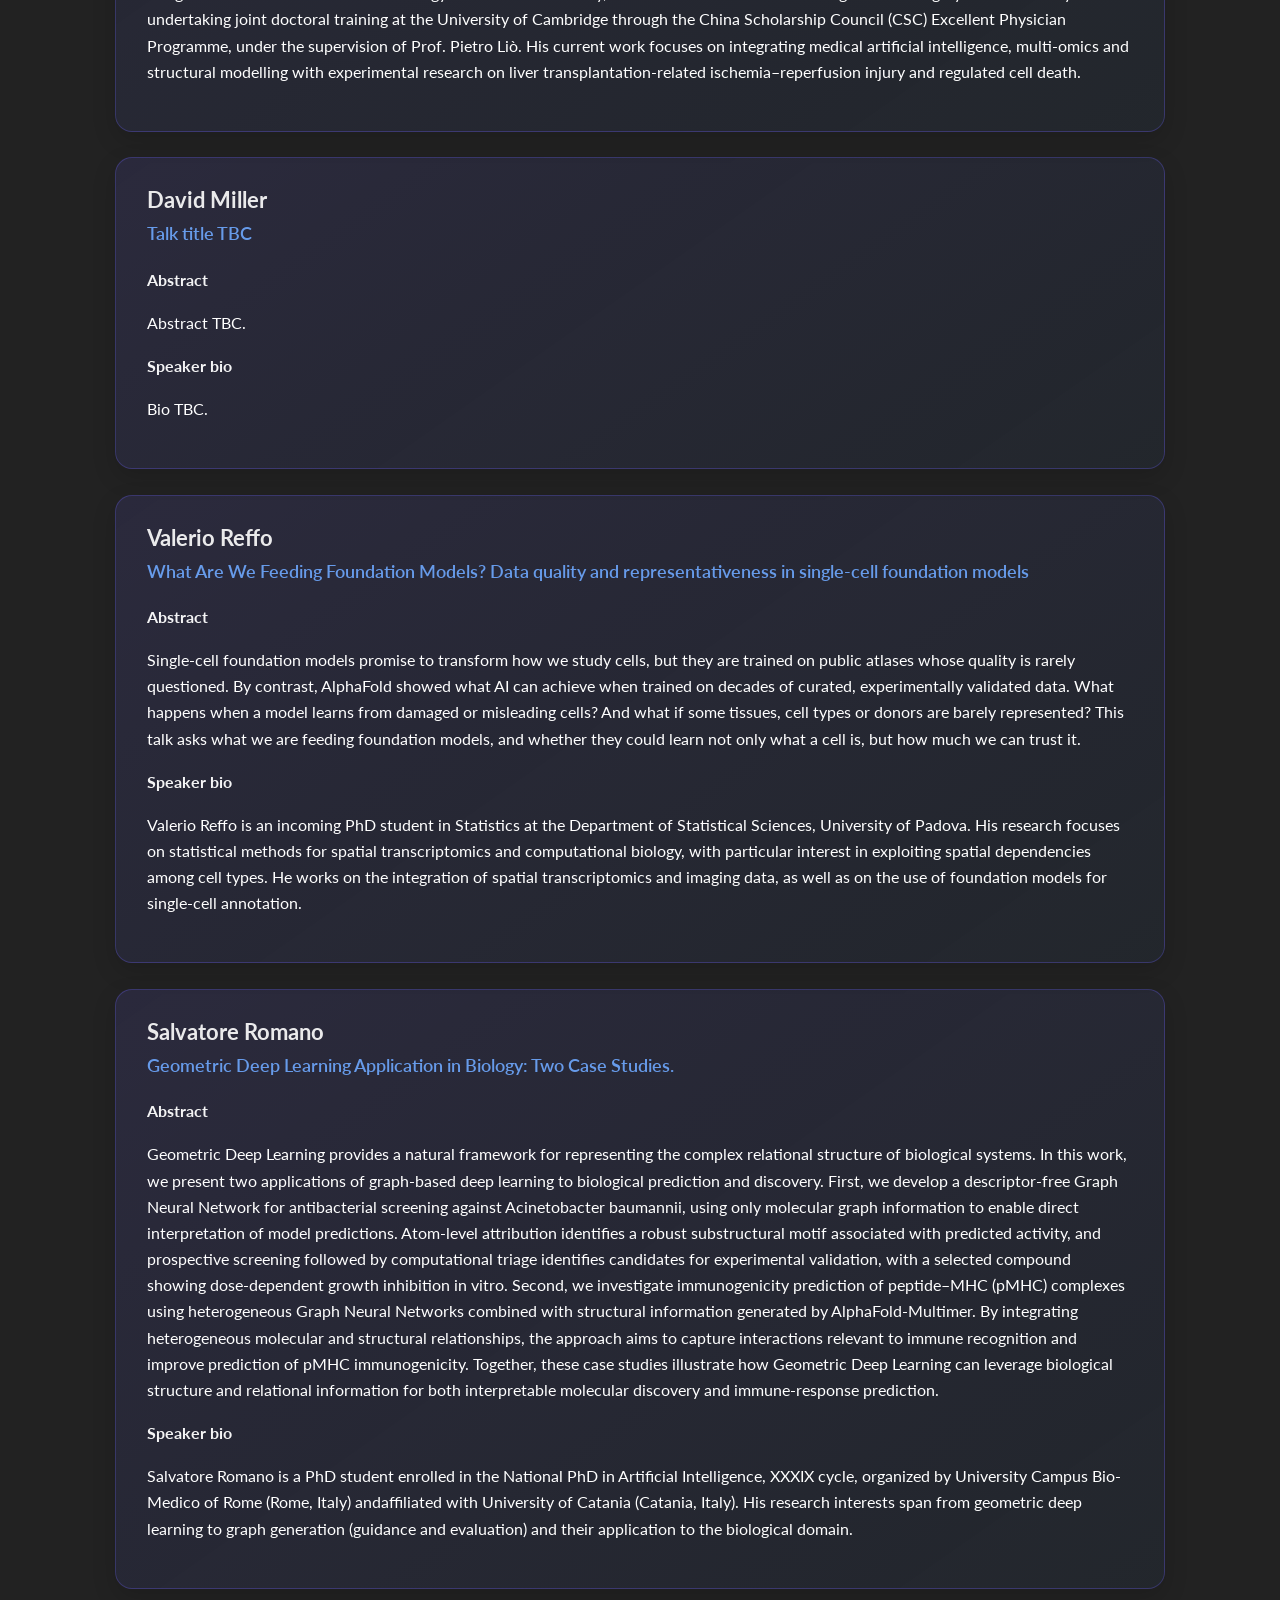
==== commit 4e0c96e0: "upd" ====
--- a/docs/abstracts.html
+++ b/docs/abstracts.html
@@ -456,10 +456,10 @@
 <div id="reffo" class="abstract-card">
 <section id="valerio-reffo" class="level3">
 <h3 class="anchored" data-anchor-id="valerio-reffo">Valerio Reffo</h3>
-<section id="what-are-we-feeding-foundation-models" class="level4">
-<h4 class="anchored" data-anchor-id="what-are-we-feeding-foundation-models">What are we feeding foundation models?</h4>
-<p><strong>Abstract</strong></p>
-<p>Abstract coming soon.</p>
+<section id="what-are-we-feeding-foundation-models-data-quality-and-representativeness-in-single-cell-foundation-models" class="level4">
+<h4 class="anchored" data-anchor-id="what-are-we-feeding-foundation-models-data-quality-and-representativeness-in-single-cell-foundation-models">What Are We Feeding Foundation Models? Data quality and representativeness in single-cell foundation models</h4>
+<p><strong>Abstract</strong></p>
+<p>Single-cell foundation models promise to transform how we study cells, but they are trained on public atlases whose quality is rarely questioned. By contrast, AlphaFold showed what AI can achieve when trained on decades of curated, experimentally validated data. What happens when a model learns from damaged or misleading cells? And what if some tissues, cell types or donors are barely represented? This talk asks what we are feeding foundation models, and whether they could learn not only what a cell is, but how much we can trust it.</p>
 <p><strong>Speaker bio</strong></p>
 <p>Valerio Reffo is an incoming PhD student in Statistics at the Department of Statistical Sciences, University of Padova. His research focuses on statistical methods for spatial transcriptomics and computational biology, with particular interest in exploiting spatial dependencies among cell types. He works on the integration of spatial transcriptomics and imaging data, as well as on the use of foundation models for single-cell annotation.</p>
 </section>
@@ -492,12 +492,12 @@
 <div id="widuranga" class="abstract-card">
 <section id="wageesha-widuranga" class="level3">
 <h3 class="anchored" data-anchor-id="wageesha-widuranga">Wageesha Widuranga</h3>
-<section id="talk-title-tbc-4" class="level4">
-<h4 class="anchored" data-anchor-id="talk-title-tbc-4">Talk title TBC</h4>
-<p><strong>Abstract</strong><br>
-Abstract TBC.</p>
-<p><strong>Speaker bio</strong><br>
-Bio TBC.</p>
+<section id="llmsfold-integrating-large-language-models-and-biophysical-simulations-for-de-novo-drug-design" class="level4">
+<h4 class="anchored" data-anchor-id="llmsfold-integrating-large-language-models-and-biophysical-simulations-for-de-novo-drug-design">LLMsFold: Integrating Large Language Models and Biophysical Simulations for De Novo Drug Design</h4>
+<p><strong>Abstract</strong></p>
+<p>The discovery of novel small molecules is challenging because of the vastness of chemical space and the complexity of protein-ligand interactions, leading to low success rates and time-consuming workflows. Here, we present LLMsFold, a computational framework that combines Large Language Models (LLMs) and biophysical foundation tools to design and validate new small molecules targeting pathogenic proteins. The pipeline starts by identifying viable binding pockets on a target protein through geometry-based pocket detection. A 70-billion-parameter transformer model from the Llama family then generates candidate molecules as SMILES strings under prompt constraints that enforce drug-likeness. Each molecule is evaluated by Boltz-2, a diffusion-based model for protein-ligand co-folding that predicts bound 3D structure and binding affinity. Promising candidates are iteratively optimized through a feedback loop that prioritizes high predicted affinity and synthetic accessibility. We demonstrate the approach on ACVR1 (Activin A Receptor Type 1), implicated in fibrodysplasia ossificans progressiva (FOP). Top candidates show strong in silico binding predictions and favorable drug-like profiles. All code and models are made available to support reproducibility and further development.</p>
+<p><strong>Speaker bio</strong></p>
+<p>Wageesha Widuranga is a PhD candidate (XLI cycle) in veterinary science at the University of Padova, Italy, where his research focuses on computational drug design and the application of large language models to accelerate drug discovery. He holds an MSc in Physics of Data from the University of Padova and a BSc (honours) in Computational Physics from the University of Colombo, Sri Lanka. His interdisciplinary background spans deep learning, molecular dynamics, and neuroimaging, with research experience at the Padova Neuroscience Center</p>
 </section>
 </section>
 </div>
